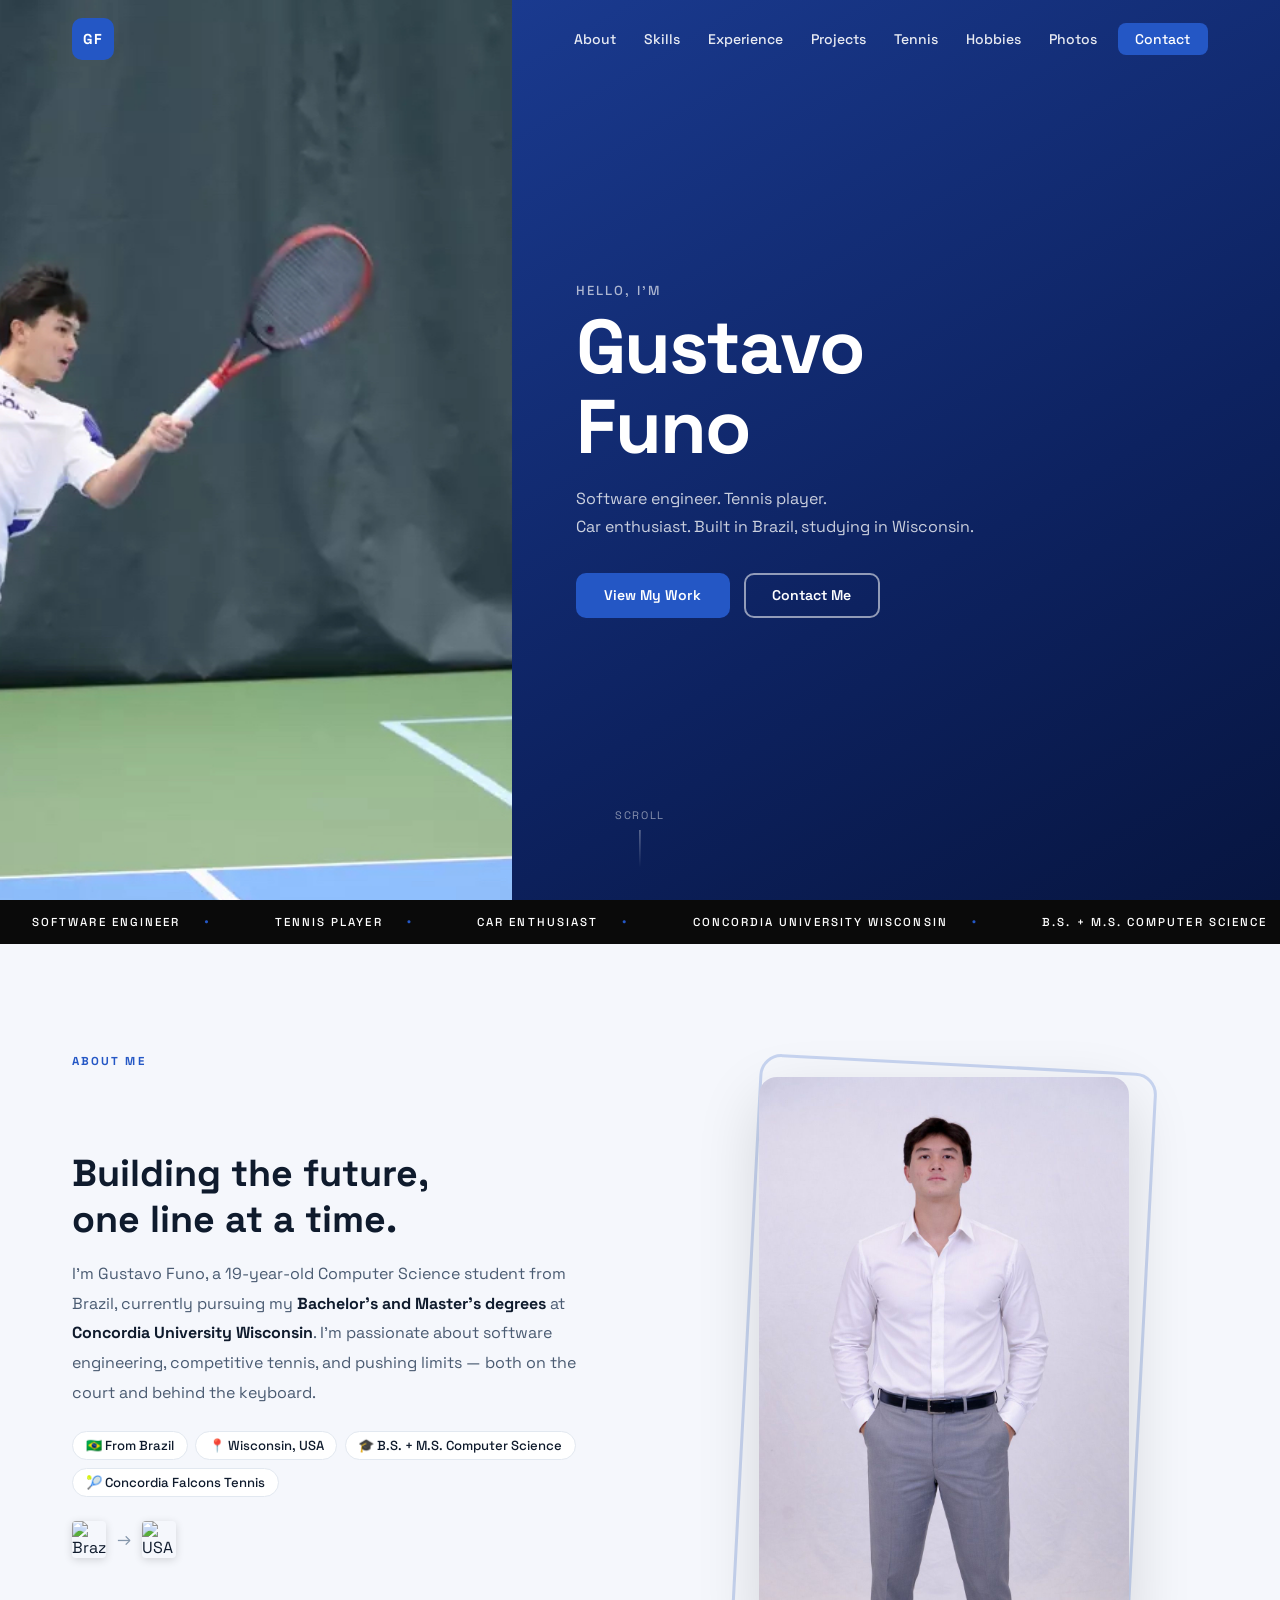
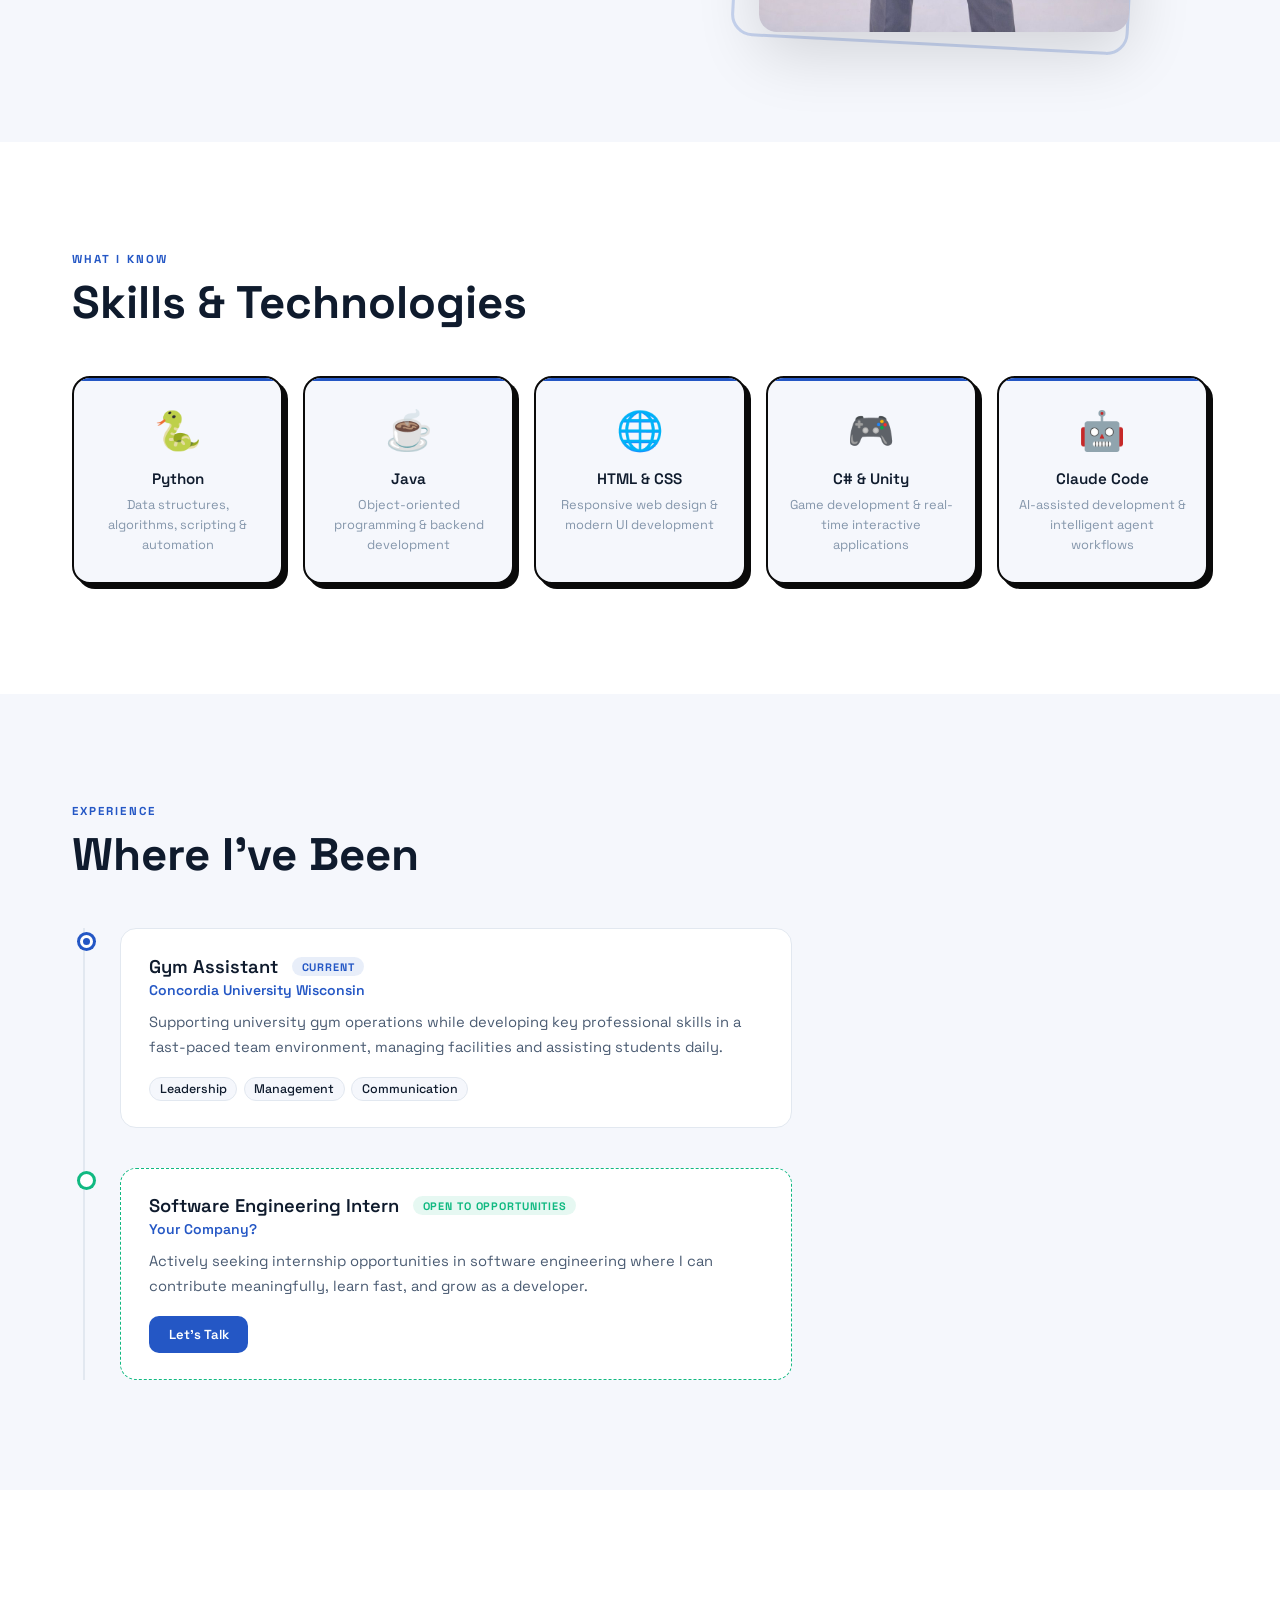
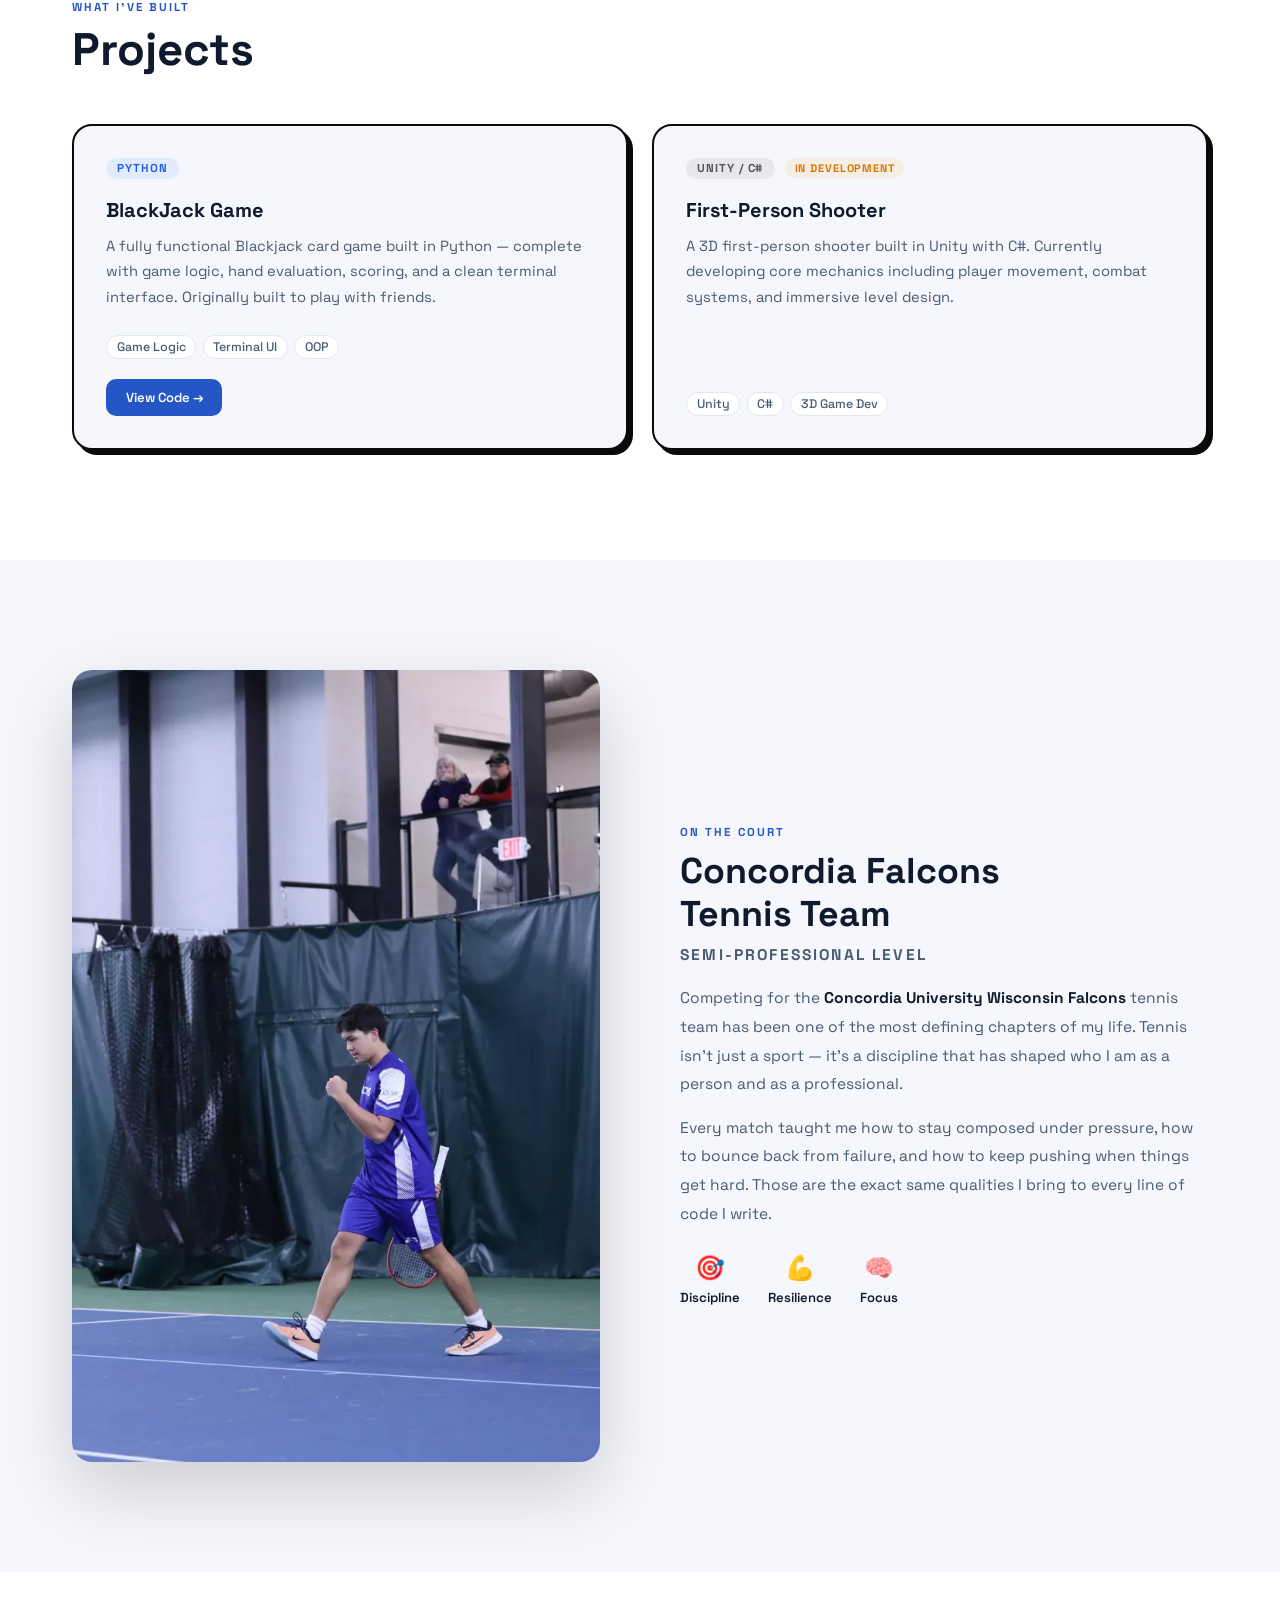
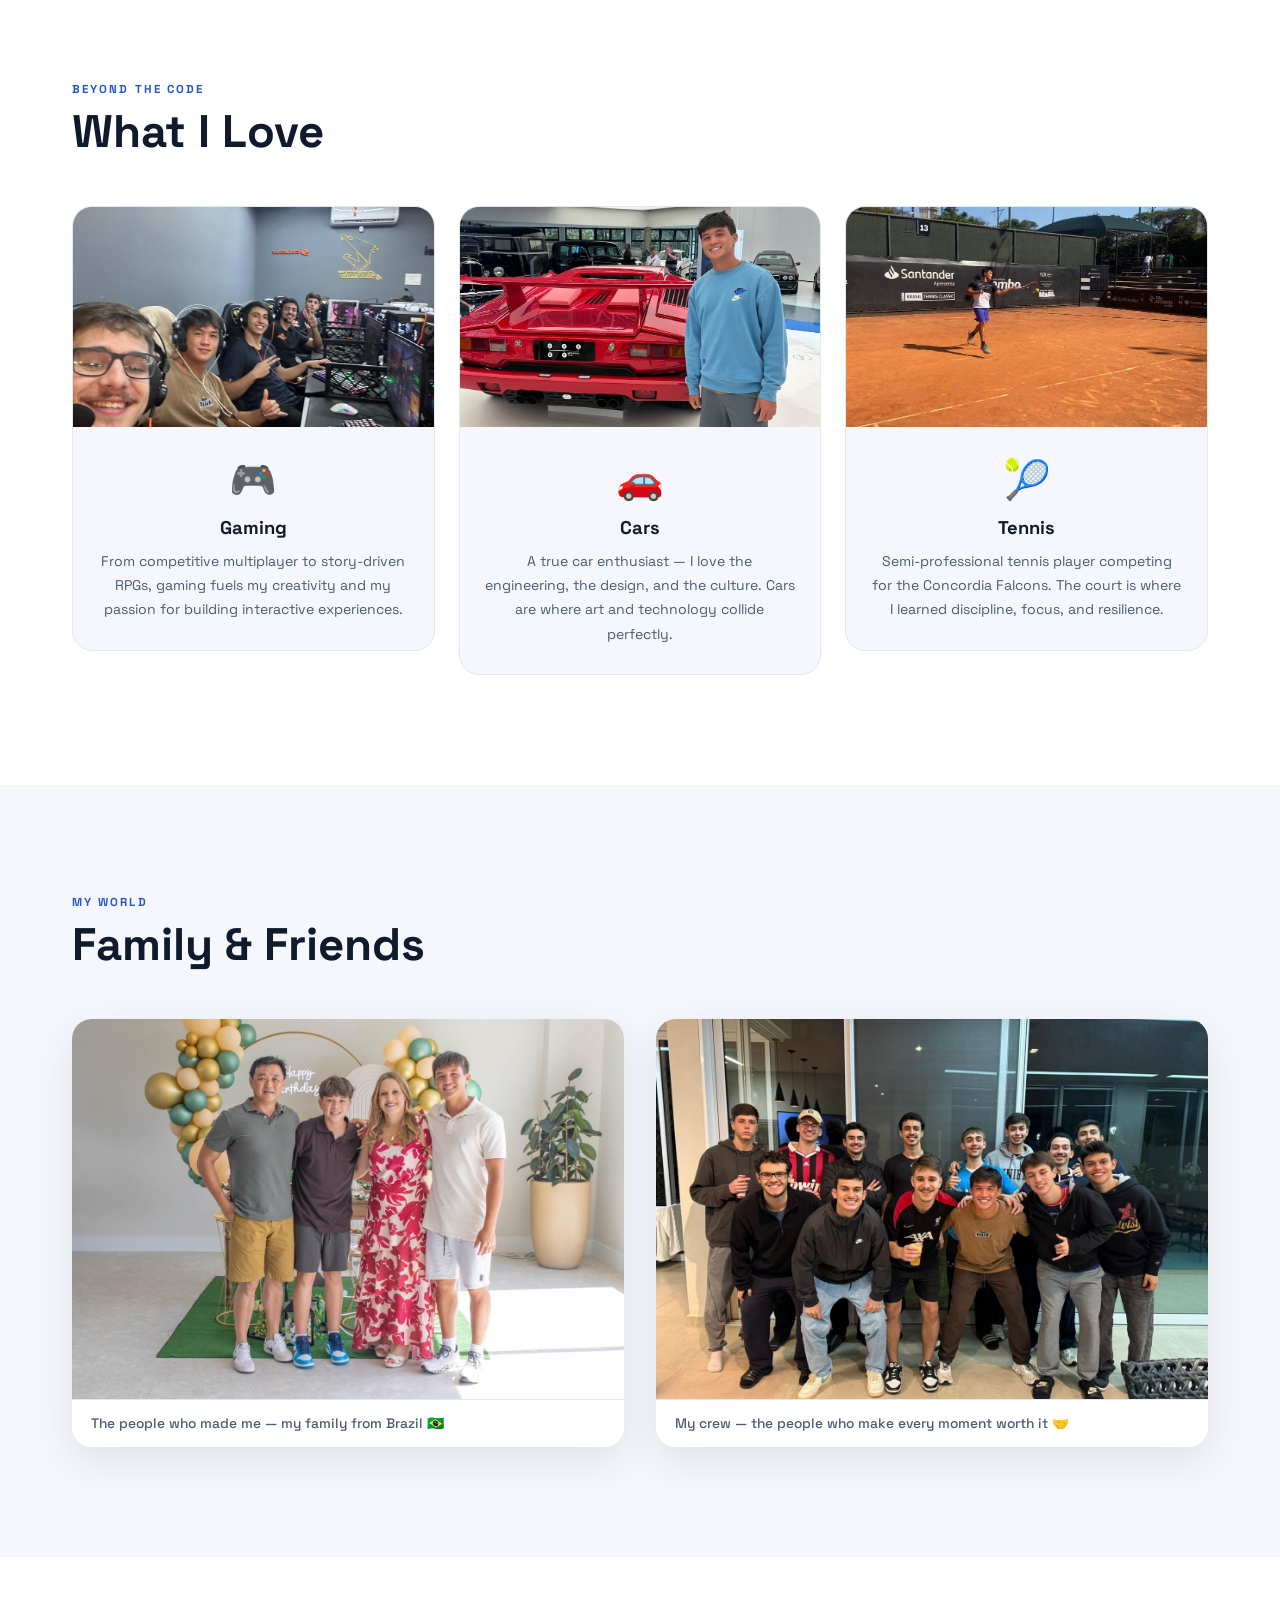
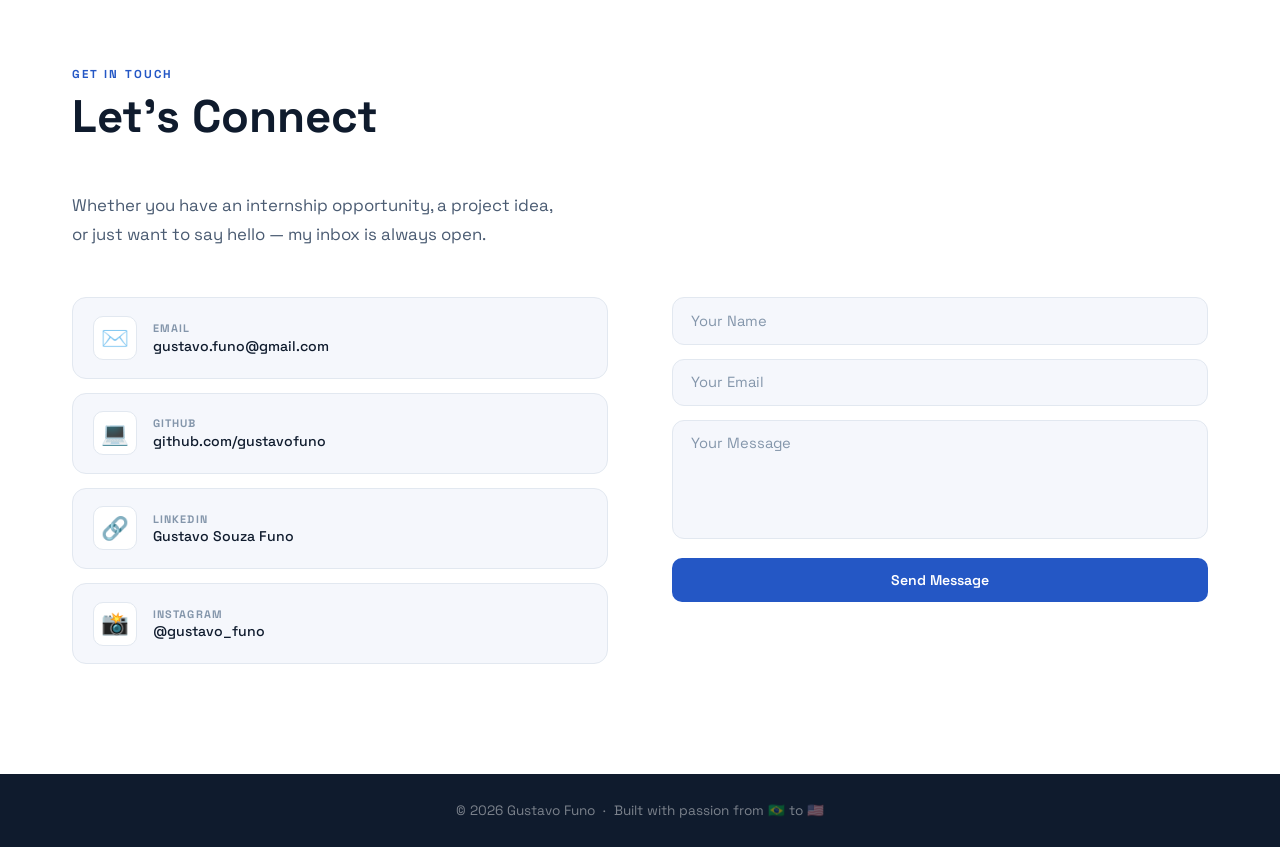
==== index.html @ da725476 "Extend hero to 100vh so it touches the ticker strip" ====
<!DOCTYPE html>
<html lang="en">
<head>
  <meta charset="UTF-8" />
  <meta name="viewport" content="width=device-width, initial-scale=1.0" />
  <title>Gustavo Funo — Software Engineer</title>
  <link rel="preconnect" href="https://fonts.googleapis.com" />
  <link rel="preconnect" href="https://fonts.gstatic.com" crossorigin />
  <link href="https://fonts.googleapis.com/css2?family=Space+Grotesk:wght@300;400;500;600;700&display=swap" rel="stylesheet" />
  <link rel="stylesheet" href="style.css" />
  <style>
    /* ── Ticker ── */
    .hero{min-height:100vh}
    .ticker-strip{overflow:hidden;border-top:2px solid #0A0A0A;border-bottom:2px solid #0A0A0A;background:#0A0A0A;padding:.8rem 0}
    .ticker-track{display:flex;width:max-content;animation:tick 28s linear infinite}
    .ticker-item{font-family:'Space Grotesk',sans-serif;font-size:.72rem;font-weight:500;letter-spacing:.18em;text-transform:uppercase;white-space:nowrap;padding:0 2rem;color:#FFFFFF;display:flex;align-items:center;gap:1.5rem}
    .ticker-item::after{content:'●';color:#2457C5;font-size:.45rem}
    @keyframes tick{from{transform:translateX(0)}to{transform:translateX(-50%)}}

    /* ── Skill card upgrade ── */
    .skill-card{position:relative;overflow:hidden;border:2px solid #0A0A0A;box-shadow:5px 5px 0 #0A0A0A;transition:transform .2s cubic-bezier(.22,1,.36,1),box-shadow .2s cubic-bezier(.22,1,.36,1)}
    .skill-card::before{content:'';position:absolute;top:0;left:0;right:0;height:3px;background:#2457C5}
    .skill-card:hover{transform:translate(-3px,-3px);box-shadow:8px 8px 0 #0A0A0A}

    /* ── Project card upgrade ── */
    .project-card{border:2px solid #0A0A0A;box-shadow:5px 5px 0 #0A0A0A;transition:transform .2s cubic-bezier(.22,1,.36,1),box-shadow .2s cubic-bezier(.22,1,.36,1)}
    .project-card:hover{transform:translate(-4px,-4px);box-shadow:9px 9px 0 #0A0A0A}
  </style>
</head>
<body>

  <!-- ============ NAVBAR ============ -->
  <nav class="navbar" id="navbar">
    <div class="nav-container">
      <a href="#home" class="nav-logo">GF</a>
      <ul class="nav-links" id="navLinks">
        <li><a href="#about">About</a></li>
        <li><a href="#skills">Skills</a></li>
        <li><a href="#experience">Experience</a></li>
        <li><a href="#projects">Projects</a></li>
        <li><a href="#tennis">Tennis</a></li>
        <li><a href="#hobbies">Hobbies</a></li>
        <li><a href="#photos">Photos</a></li>
        <li><a href="#contact" class="nav-cta">Contact</a></li>
      </ul>
      <button class="hamburger" id="hamburger" aria-label="Toggle menu">
        <span></span><span></span><span></span>
      </button>
    </div>
  </nav>

  <!-- ============ HERO ============ -->
  <section class="hero" id="home">
    <div class="hero-image-col">
      <img src="pictures/IMG_4751.jpeg" alt="Gustavo Funo" class="hero-img" />
    </div>
    <div class="hero-content">
      <div class="hero-text">
        <p class="hero-greeting">Hello, I'm</p>
        <h1 class="hero-name">Gustavo<br />Funo</h1>
        <p class="hero-tagline">
          Software engineer. Tennis player.<br />
          Car enthusiast. Built in Brazil, studying in Wisconsin.
        </p>
        <div class="hero-buttons">
          <a href="#projects" class="btn btn-primary">View My Work</a>
          <a href="#contact" class="btn btn-outline">Contact Me</a>
        </div>
      </div>
    </div>
    <div class="hero-scroll">
      <span>Scroll</span>
      <div class="scroll-line"></div>
    </div>
  </section>

  <!-- ============ TICKER ============ -->
  <div class="ticker-strip">
    <div class="ticker-track">
      <div class="ticker-item">Software Engineer</div><div class="ticker-item">Tennis Player</div>
      <div class="ticker-item">Car Enthusiast</div><div class="ticker-item">Concordia University Wisconsin</div>
      <div class="ticker-item">B.S. + M.S. Computer Science</div><div class="ticker-item">Built in Brazil</div>
      <div class="ticker-item">Studying in Wisconsin</div><div class="ticker-item">Open to Internships</div>
      <div class="ticker-item">Software Engineer</div><div class="ticker-item">Tennis Player</div>
      <div class="ticker-item">Car Enthusiast</div><div class="ticker-item">Concordia University Wisconsin</div>
      <div class="ticker-item">B.S. + M.S. Computer Science</div><div class="ticker-item">Built in Brazil</div>
      <div class="ticker-item">Studying in Wisconsin</div><div class="ticker-item">Open to Internships</div>
    </div>
  </div>

  <!-- ============ ABOUT ============ -->
  <section class="about section" id="about">
    <div class="container">
      <div class="section-label">About Me</div>
      <div class="about-grid">
        <div class="about-text fade-in">
          <h2>Building the future,<br />one line at a time.</h2>
          <p>
            I'm Gustavo Funo, a 19-year-old Computer Science student from Brazil,
            currently pursuing my <strong>Bachelor's and Master's degrees</strong> at
            <strong>Concordia University Wisconsin</strong>. I'm passionate about
            software engineering, competitive tennis, and pushing limits — both on
            the court and behind the keyboard.
          </p>
          <div class="about-tags">
            <span class="tag">🇧🇷 From Brazil</span>
            <span class="tag">📍 Wisconsin, USA</span>
            <span class="tag">🎓 B.S. + M.S. Computer Science</span>
            <span class="tag">🎾 Concordia Falcons Tennis</span>
          </div>
          <div class="about-flags">
            <img src="https://flagcdn.com/w40/br.png" alt="Brazil" class="flag" />
            <span class="flag-arrow">→</span>
            <img src="https://flagcdn.com/w40/us.png" alt="USA" class="flag" />
          </div>
        </div>
        <div class="about-photo fade-in" style="transition-delay: 0.15s">
          <div class="photo-frame">
            <img
              src="pictures/WhatsApp%20Image%202026-04-07%20at%2021.22.00.jpeg"
              alt="Gustavo Funo"
            />
          </div>
        </div>
      </div>
    </div>
  </section>

  <!-- ============ SKILLS ============ -->
  <section class="skills section" id="skills">
    <div class="container">
      <div class="section-label">What I Know</div>
      <h2 class="section-title fade-in">Skills &amp; Technologies</h2>
      <div class="skills-grid">
        <div class="skill-card fade-in">
          <div class="skill-icon">🐍</div>
          <h3>Python</h3>
          <p>Data structures, algorithms, scripting &amp; automation</p>
        </div>
        <div class="skill-card fade-in">
          <div class="skill-icon">☕</div>
          <h3>Java</h3>
          <p>Object-oriented programming &amp; backend development</p>
        </div>
        <div class="skill-card fade-in">
          <div class="skill-icon">🌐</div>
          <h3>HTML &amp; CSS</h3>
          <p>Responsive web design &amp; modern UI development</p>
        </div>
        <div class="skill-card fade-in">
          <div class="skill-icon">🎮</div>
          <h3>C# &amp; Unity</h3>
          <p>Game development &amp; real-time interactive applications</p>
        </div>
        <div class="skill-card fade-in">
          <div class="skill-icon">🤖</div>
          <h3>Claude Code</h3>
          <p>AI-assisted development &amp; intelligent agent workflows</p>
        </div>
      </div>
    </div>
  </section>

  <!-- ============ EXPERIENCE ============ -->
  <section class="experience section" id="experience">
    <div class="container">
      <div class="section-label">Experience</div>
      <h2 class="section-title fade-in">Where I've Been</h2>
      <div class="timeline">
        <div class="timeline-item fade-in">
          <div class="timeline-dot"></div>
          <div class="timeline-content">
            <div class="timeline-header">
              <h3>Gym Assistant</h3>
              <span class="timeline-badge current">Current</span>
            </div>
            <p class="timeline-company">Concordia University Wisconsin</p>
            <p class="timeline-desc">
              Supporting university gym operations while developing key professional
              skills in a fast-paced team environment, managing facilities and
              assisting students daily.
            </p>
            <div class="timeline-skills">
              <span class="skill-tag">Leadership</span>
              <span class="skill-tag">Management</span>
              <span class="skill-tag">Communication</span>
            </div>
          </div>
        </div>
        <div class="timeline-item fade-in" style="transition-delay: 0.15s">
          <div class="timeline-dot seeking-dot"></div>
          <div class="timeline-content seeking-content">
            <div class="timeline-header">
              <h3>Software Engineering Intern</h3>
              <span class="timeline-badge open">Open to Opportunities</span>
            </div>
            <p class="timeline-company">Your Company?</p>
            <p class="timeline-desc">
              Actively seeking internship opportunities in software engineering where
              I can contribute meaningfully, learn fast, and grow as a developer.
            </p>
            <a href="#contact" class="btn btn-primary btn-sm">Let's Talk</a>
          </div>
        </div>
      </div>
    </div>
  </section>

  <!-- ============ PROJECTS ============ -->
  <section class="projects section" id="projects">
    <div class="container">
      <div class="section-label">What I've Built</div>
      <h2 class="section-title fade-in">Projects</h2>
      <div class="projects-grid">
        <div class="project-card fade-in">
          <div class="project-top">
            <span class="project-lang python">Python</span>
          </div>
          <h3>BlackJack Game</h3>
          <p>
            A fully functional Blackjack card game built in Python — complete with
            game logic, hand evaluation, scoring, and a clean terminal interface.
            Originally built to play with friends.
          </p>
          <div class="project-footer">
            <span class="project-tag">Game Logic</span>
            <span class="project-tag">Terminal UI</span>
            <span class="project-tag">OOP</span>
          </div>
          <a href="https://github.com/gustavofuno/blackjack-python" target="_blank" rel="noopener" class="btn btn-primary btn-sm" style="margin-top: 1.25rem; align-self: flex-start;">View Code →</a>
        </div>
        <div class="project-card fade-in" style="transition-delay: 0.12s">
          <div class="project-top">
            <span class="project-lang unity">Unity / C#</span>
            <span class="dev-badge">In Development</span>
          </div>
          <h3>First-Person Shooter</h3>
          <p>
            A 3D first-person shooter built in Unity with C#. Currently developing
            core mechanics including player movement, combat systems, and immersive
            level design.
          </p>
          <div class="project-footer">
            <span class="project-tag">Unity</span>
            <span class="project-tag">C#</span>
            <span class="project-tag">3D Game Dev</span>
          </div>
        </div>
      </div>
    </div>
  </section>

  <!-- ============ TENNIS ============ -->
  <section class="tennis section" id="tennis">
    <div class="container">
      <div class="tennis-grid">
        <div class="tennis-photo fade-in">
          <img
            src="pictures/IMG_4752.jpeg"
            alt="Gustavo Funo celebrating on the tennis court for the Concordia Falcons"
          />
        </div>
        <div class="tennis-text fade-in" style="transition-delay: 0.15s">
          <div class="section-label">On The Court</div>
          <h2>Concordia Falcons<br />Tennis Team</h2>
          <p class="tennis-level">Semi-Professional Level</p>
          <p>
            Competing for the <strong>Concordia University Wisconsin Falcons</strong>
            tennis team has been one of the most defining chapters of my life. Tennis
            isn't just a sport — it's a discipline that has shaped who I am as a
            person and as a professional.
          </p>
          <p>
            Every match taught me how to stay composed under pressure, how to bounce
            back from failure, and how to keep pushing when things get hard. Those
            are the exact same qualities I bring to every line of code I write.
          </p>
          <div class="tennis-values">
            <div class="value">
              <span class="value-icon">🎯</span>
              <span>Discipline</span>
            </div>
            <div class="value">
              <span class="value-icon">💪</span>
              <span>Resilience</span>
            </div>
            <div class="value">
              <span class="value-icon">🧠</span>
              <span>Focus</span>
            </div>
          </div>
        </div>
      </div>
    </div>
  </section>

  <!-- ============ HOBBIES ============ -->
  <section class="hobbies section" id="hobbies">
    <div class="container">
      <div class="section-label">Beyond The Code</div>
      <h2 class="section-title fade-in">What I Love</h2>
      <div class="hobbies-grid">
        <div class="hobby-card fade-in">
          <div class="hobby-photo">
            <img src="pictures/WhatsApp%20Image%202026-04-08%20at%2019.58.38.jpeg" alt="Gaming with friends" />
          </div>
          <div class="hobby-body">
            <div class="hobby-icon">🎮</div>
            <h3>Gaming</h3>
            <p>
              From competitive multiplayer to story-driven RPGs, gaming fuels my
              creativity and my passion for building interactive experiences.
            </p>
          </div>
        </div>
        <div class="hobby-card fade-in" style="transition-delay: 0.1s">
          <div class="hobby-photo">
            <img src="pictures/WhatsApp%20Image%202026-04-08%20at%2019.59.41.jpeg" alt="Car enthusiast" />
          </div>
          <div class="hobby-body">
            <div class="hobby-icon">🚗</div>
            <h3>Cars</h3>
            <p>
              A true car enthusiast — I love the engineering, the design, and the
              culture. Cars are where art and technology collide perfectly.
            </p>
          </div>
        </div>
        <div class="hobby-card fade-in" style="transition-delay: 0.2s">
          <div class="hobby-photo">
            <img src="pictures/WhatsApp%20Image%202026-04-08%20at%2020.01.43.jpeg" alt="Tennis on clay" />
          </div>
          <div class="hobby-body">
            <div class="hobby-icon">🎾</div>
            <h3>Tennis</h3>
            <p>
              Semi-professional tennis player competing for the Concordia Falcons.
              The court is where I learned discipline, focus, and resilience.
            </p>
          </div>
        </div>
      </div>
    </div>
  </section>

  <!-- ============ PHOTOS ============ -->
  <section class="photos section" id="photos">
    <div class="container">
      <div class="section-label">My World</div>
      <h2 class="section-title fade-in">Family &amp; Friends</h2>
      <div class="photos-grid">
        <div class="photo-col fade-in">
          <div class="photo-card">
            <img
              src="pictures/WhatsApp%20Image%202026-04-07%20at%2018.56.19.jpeg"
              alt="Gustavo Funo with his family"
            />
            <div class="photo-caption">
              The people who made me — my family from Brazil 🇧🇷
            </div>
          </div>
        </div>
        <div class="photo-col fade-in" style="transition-delay: 0.15s">
          <div class="photo-card">
            <img
              src="pictures/WhatsApp%20Image%202026-04-07%20at%2021.00.11.jpeg"
              alt="Gustavo Funo with friends"
            />
            <div class="photo-caption">
              My crew — the people who make every moment worth it 🤝
            </div>
          </div>
        </div>
      </div>
    </div>
  </section>

  <!-- ============ CONTACT ============ -->
  <section class="contact section" id="contact">
    <div class="container">
      <div class="section-label">Get In Touch</div>
      <h2 class="section-title fade-in">Let's Connect</h2>
      <p class="contact-sub fade-in">
        Whether you have an internship opportunity, a project idea, or just want
        to say hello — my inbox is always open.
      </p>
      <div class="contact-grid">
        <div class="contact-links fade-in">
          <a href="mailto:gustavo.funo@gmail.com" class="contact-link">
            <span class="contact-icon">✉️</span>
            <div>
              <p class="contact-link-label">Email</p>
              <p class="contact-link-value">gustavo.funo@gmail.com</p>
            </div>
          </a>
          <a href="https://github.com/gustavofuno" target="_blank" rel="noopener" class="contact-link">
            <span class="contact-icon">💻</span>
            <div>
              <p class="contact-link-label">GitHub</p>
              <p class="contact-link-value">github.com/gustavofuno</p>
            </div>
          </a>
          <a href="https://www.linkedin.com/in/gustavo-souza-funo-54242a3b8" target="_blank" rel="noopener" class="contact-link">
            <span class="contact-icon">🔗</span>
            <div>
              <p class="contact-link-label">LinkedIn</p>
              <p class="contact-link-value">Gustavo Souza Funo</p>
            </div>
          </a>
          <a href="https://instagram.com/gustavo_funo" target="_blank" rel="noopener" class="contact-link">
            <span class="contact-icon">📸</span>
            <div>
              <p class="contact-link-label">Instagram</p>
              <p class="contact-link-value">@gustavo_funo</p>
            </div>
          </a>
        </div>
        <form class="contact-form fade-in" id="contactForm" style="transition-delay: 0.15s">
          <div class="form-group">
            <input type="text" name="from_name" placeholder="Your Name" required />
          </div>
          <div class="form-group">
            <input type="email" name="reply_to" placeholder="Your Email" required />
          </div>
          <div class="form-group">
            <textarea name="message" placeholder="Your Message" rows="5" required></textarea>
          </div>
          <button type="submit" class="btn btn-primary btn-full">Send Message</button>
        </form>
      </div>
    </div>
  </section>

  <!-- ============ FOOTER ============ -->
  <footer class="footer">
    <div class="container">
      <p>© 2026 Gustavo Funo &nbsp;·&nbsp; Built with passion from 🇧🇷 to 🇺🇸</p>
    </div>
  </footer>

  <script src="https://cdn.jsdelivr.net/npm/@emailjs/browser@4/dist/email.min.js"></script>
  <script src="script.js"></script>
</body>
</html>
---- style.css ----
/* ============================================================
   GUSTAVO FUNO — PORTFOLIO
   White + Royal Blue | Space Grotesk | Techy / Developer Style
   ============================================================ */

/* === VARIABLES === */
:root {
  --blue:       #2457C5;
  --blue-dark:  #1a3a8f;
  --blue-light: #3a6fd8;
  --white:      #ffffff;
  --off-white:  #f5f7fc;
  --text:       #0f1b2d;
  --text-muted: #4a5b72;
  --text-light: #8496ab;
  --border:     #e2e8f0;
  --ease:       cubic-bezier(0.4, 0, 0.2, 1);
}

/* === RESET === */
*, *::before, *::after { margin: 0; padding: 0; box-sizing: border-box; }
html { scroll-behavior: smooth; font-size: 16px; }
body {
  font-family: 'Space Grotesk', sans-serif;
  color: var(--text);
  background: var(--white);
  overflow-x: hidden;
  -webkit-font-smoothing: antialiased;
}
img { display: block; max-width: 100%; }
a { text-decoration: none; }
button { font-family: inherit; cursor: pointer; }

/* === UTILITIES === */
.container {
  max-width: 1200px;
  margin: 0 auto;
  padding: 0 2rem;
}
.section { padding: 110px 0; }

.section-label {
  font-size: 0.72rem;
  font-weight: 700;
  letter-spacing: 0.18em;
  text-transform: uppercase;
  color: var(--blue);
  margin-bottom: 0.6rem;
}
.section-title {
  font-size: clamp(2rem, 4vw, 2.85rem);
  font-weight: 700;
  line-height: 1.15;
  margin-bottom: 3rem;
}

/* === FADE-IN ANIMATION === */
.fade-in {
  opacity: 0;
  transform: translateY(28px);
  transition: opacity 0.75s var(--ease), transform 0.75s var(--ease);
}
.fade-in.visible {
  opacity: 1;
  transform: translateY(0);
}

/* ============================================================
   NAVBAR
   ============================================================ */
.navbar {
  position: fixed;
  top: 0; left: 0; right: 0;
  z-index: 1000;
  padding: 1.1rem 0;
  transition: background 0.35s var(--ease),
              box-shadow 0.35s var(--ease),
              padding   0.35s var(--ease);
}
.navbar.scrolled {
  background: rgba(255, 255, 255, 0.96);
  backdrop-filter: blur(12px);
  -webkit-backdrop-filter: blur(12px);
  box-shadow: 0 1px 24px rgba(0, 0, 0, 0.07);
  padding: 0.75rem 0;
}

.nav-container {
  max-width: 1200px;
  margin: 0 auto;
  padding: 0 2rem;
  display: flex;
  align-items: center;
  justify-content: space-between;
}

.nav-logo {
  width: 42px; height: 42px;
  border-radius: 10px;
  background: var(--blue);
  color: white;
  font-size: 0.9rem;
  font-weight: 700;
  letter-spacing: 0.04em;
  display: flex; align-items: center; justify-content: center;
  transition: transform 0.3s var(--ease), box-shadow 0.3s var(--ease);
}
.nav-logo:hover {
  transform: translateY(-2px);
  box-shadow: 0 8px 22px rgba(36, 87, 197, 0.38);
}

.nav-links {
  display: flex;
  align-items: center;
  gap: 0.15rem;
  list-style: none;
}
.nav-links a {
  color: rgba(255, 255, 255, 0.9);
  font-weight: 500;
  font-size: 0.875rem;
  padding: 0.45rem 0.8rem;
  border-radius: 8px;
  transition: background 0.25s, color 0.25s;
}
.navbar.scrolled .nav-links a { color: var(--text); }
.nav-links a:hover {
  background: rgba(36, 87, 197, 0.09);
  color: var(--blue) !important;
}
.nav-links .nav-cta {
  background: var(--blue);
  color: white !important;
  padding: 0.45rem 1.1rem;
  margin-left: 0.35rem;
}
.nav-links .nav-cta:hover { background: var(--blue-dark) !important; }

.hamburger {
  display: none;
  flex-direction: column;
  gap: 5px;
  background: none;
  border: none;
  padding: 4px;
  z-index: 1001;
}
.hamburger span {
  display: block; width: 24px; height: 2px;
  border-radius: 2px;
  background: white;
  transition: all 0.3s var(--ease);
}
.navbar.scrolled .hamburger span { background: var(--text); }
.hamburger.active span:nth-child(1) { transform: translateY(7px) rotate(45deg); }
.hamburger.active span:nth-child(2) { opacity: 0; }
.hamburger.active span:nth-child(3) { transform: translateY(-7px) rotate(-45deg); }

/* ============================================================
   HERO
   ============================================================ */
.hero {
  position: relative;
  min-height: 80vh;
  display: flex;
  align-items: stretch;
  overflow: hidden;
}

.hero-image-col {
  width: 40%;
  flex-shrink: 0;
  position: relative;
  overflow: hidden;
}

.hero-img {
  width: 100%;
  height: 100%;
  object-fit: cover;
  object-position: center top;
  display: block;
}

.hero-content {
  flex: 1;
  background: linear-gradient(150deg, var(--blue-dark) 0%, #0d2260 60%, #071540 100%);
  display: flex;
  align-items: center;
  padding: 6rem 4rem;
  position: relative;
}

.hero-text {
  max-width: 460px;
  color: white;
  animation: heroSlide 1.1s var(--ease) both;
}

@keyframes heroSlide {
  from { opacity: 0; transform: translateX(35px); }
  to   { opacity: 1; transform: translateX(0); }
}

.hero-greeting {
  font-size: 0.82rem;
  font-weight: 500;
  letter-spacing: 0.16em;
  text-transform: uppercase;
  color: rgba(255, 255, 255, 0.65);
  margin-bottom: 0.45rem;
  animation: heroSlide 1.1s 0.1s var(--ease) both;
}
.hero-name {
  font-size: clamp(3rem, 6vw, 4.75rem);
  font-weight: 700;
  line-height: 1.06;
  letter-spacing: -0.025em;
  margin-bottom: 1.1rem;
  animation: heroSlide 1.1s 0.2s var(--ease) both;
}
.hero-tagline {
  font-size: 1rem;
  line-height: 1.75;
  color: rgba(255, 255, 255, 0.78);
  margin-bottom: 2rem;
  font-weight: 400;
  animation: heroSlide 1.1s 0.3s var(--ease) both;
}
.hero-buttons {
  display: flex;
  gap: 0.875rem;
  flex-wrap: wrap;
  animation: heroSlide 1.1s 0.4s var(--ease) both;
}

.hero-scroll {
  position: absolute;
  bottom: 2rem;
  left: 50%;
  transform: translateX(-50%);
  display: flex;
  flex-direction: column;
  align-items: center;
  gap: 0.5rem;
  color: rgba(255, 255, 255, 0.5);
  font-size: 0.68rem;
  letter-spacing: 0.14em;
  text-transform: uppercase;
  animation: scrollBounce 2.2s ease-in-out infinite;
  z-index: 2;
}
.scroll-line {
  width: 1px;
  height: 38px;
  background: linear-gradient(to bottom, rgba(255,255,255,0.55), transparent);
}
@keyframes scrollBounce {
  0%, 100% { transform: translateX(-50%) translateY(0); }
  50%       { transform: translateX(-50%) translateY(7px); }
}

/* ============================================================
   BUTTONS
   ============================================================ */
.btn {
  display: inline-flex;
  align-items: center;
  justify-content: center;
  gap: 0.4rem;
  padding: 0.7rem 1.65rem;
  border-radius: 10px;
  font-weight: 600;
  font-size: 0.88rem;
  border: 2px solid transparent;
  transition: all 0.28s var(--ease);
}
.btn-primary {
  background: var(--blue);
  color: white;
}
.btn-primary:hover {
  background: var(--blue-dark);
  transform: translateY(-2px);
  box-shadow: 0 8px 28px rgba(36, 87, 197, 0.4);
}
.btn-outline {
  background: transparent;
  color: white;
  border-color: rgba(255, 255, 255, 0.55);
}
.btn-outline:hover {
  background: rgba(255, 255, 255, 0.12);
  border-color: white;
  transform: translateY(-2px);
}
.btn-sm { padding: 0.5rem 1.1rem; font-size: 0.82rem; }
.btn-full { width: 100%; }

/* ============================================================
   ABOUT
   ============================================================ */
.about { background: var(--off-white); }

.about-grid {
  display: grid;
  grid-template-columns: 1fr 1fr;
  gap: 5rem;
  align-items: center;
}
.about-text h2 {
  font-size: clamp(1.6rem, 3.2vw, 2.35rem);
  font-weight: 700;
  line-height: 1.2;
  margin-bottom: 1.1rem;
}
.about-text p {
  font-size: 1rem;
  line-height: 1.85;
  color: var(--text-muted);
  margin-bottom: 1.5rem;
}
.about-text p strong { color: var(--text); }

.about-tags {
  display: flex;
  flex-wrap: wrap;
  gap: 0.45rem;
  margin-bottom: 1.5rem;
}
.tag {
  background: white;
  border: 1px solid var(--border);
  padding: 0.32rem 0.8rem;
  border-radius: 100px;
  font-size: 0.82rem;
  font-weight: 500;
}

.about-flags {
  display: flex;
  align-items: center;
  gap: 0.7rem;
}
.flag {
  width: 34px;
  border-radius: 4px;
  box-shadow: 0 2px 8px rgba(0,0,0,0.14);
}
.flag-arrow { color: var(--text-light); font-size: 1.1rem; }

.about-photo { display: flex; justify-content: center; }

.photo-frame {
  position: relative;
  width: 370px;
  max-width: 100%;
}
.photo-frame::before {
  content: '';
  position: absolute;
  inset: -14px;
  border: 3px solid var(--blue);
  border-radius: 22px;
  opacity: 0.22;
  transform: rotate(3deg);
}
.photo-frame img {
  width: 100%;
  border-radius: 18px;
  object-fit: cover;
  position: relative;
  z-index: 1;
  box-shadow: 0 22px 64px rgba(0, 0, 0, 0.14);
}

/* ============================================================
   SKILLS
   ============================================================ */
.skills-grid {
  display: grid;
  grid-template-columns: repeat(5, 1fr);
  gap: 1.25rem;
}
.skill-card {
  background: var(--off-white);
  border: 1px solid var(--border);
  border-radius: 18px;
  padding: 1.75rem 1.25rem;
  text-align: center;
  transition: transform 0.3s var(--ease),
              box-shadow 0.3s var(--ease),
              border-color 0.3s var(--ease),
              background 0.3s var(--ease);
}
.skill-card:hover {
  transform: translateY(-7px);
  box-shadow: 0 18px 46px rgba(36, 87, 197, 0.13);
  border-color: var(--blue);
  background: white;
}
.skill-icon { font-size: 2.4rem; margin-bottom: 0.85rem; }
.skill-card h3 { font-size: 0.95rem; font-weight: 600; margin-bottom: 0.45rem; }
.skill-card p  { font-size: 0.8rem; color: var(--text-light); line-height: 1.55; }

/* ============================================================
   EXPERIENCE
   ============================================================ */
.experience { background: var(--off-white); }

.timeline {
  position: relative;
  padding-left: 3rem;
  max-width: 720px;
}
.timeline::before {
  content: '';
  position: absolute;
  left: 0.7rem; top: 0; bottom: 0;
  width: 2px;
  background: var(--border);
}
.timeline-item { position: relative; margin-bottom: 2.5rem; }
.timeline-item:last-child { margin-bottom: 0; }

.timeline-dot {
  position: absolute;
  left: -2.47rem; top: 0.38rem;
  width: 13px; height: 13px;
  border-radius: 50%;
  background: var(--blue);
  border: 3px solid white;
  box-shadow: 0 0 0 3px var(--blue);
}
.seeking-dot {
  background: white;
  box-shadow: 0 0 0 3px #10b981;
}

.timeline-content {
  background: white;
  border: 1px solid var(--border);
  border-radius: 16px;
  padding: 1.6rem 1.75rem;
}
.seeking-content { border-color: #10b981; border-style: dashed; }

.timeline-header {
  display: flex;
  align-items: center;
  gap: 0.875rem;
  margin-bottom: 0.2rem;
  flex-wrap: wrap;
}
.timeline-header h3 { font-size: 1.15rem; font-weight: 600; }

.timeline-badge {
  font-size: 0.68rem;
  font-weight: 700;
  padding: 0.18rem 0.6rem;
  border-radius: 100px;
  text-transform: uppercase;
  letter-spacing: 0.08em;
}
.timeline-badge.current { background: rgba(36,87,197,0.1);  color: var(--blue); }
.timeline-badge.open    { background: rgba(16,185,129,0.1); color: #10b981; }

.timeline-company {
  font-size: 0.875rem;
  color: var(--blue);
  font-weight: 600;
  margin-bottom: 0.65rem;
}
.timeline-desc {
  font-size: 0.92rem;
  color: var(--text-muted);
  line-height: 1.75;
  margin-bottom: 1rem;
}
.timeline-skills { display: flex; gap: 0.4rem; flex-wrap: wrap; }
.skill-tag {
  background: var(--off-white);
  border: 1px solid var(--border);
  padding: 0.18rem 0.6rem;
  border-radius: 100px;
  font-size: 0.78rem;
  font-weight: 500;
}

/* ============================================================
   PROJECTS
   ============================================================ */
.projects-grid {
  display: grid;
  grid-template-columns: 1fr 1fr;
  gap: 1.5rem;
}
.project-card {
  background: var(--off-white);
  border: 1px solid var(--border);
  border-radius: 20px;
  padding: 2rem;
  display: flex;
  flex-direction: column;
  transition: transform 0.3s var(--ease),
              box-shadow 0.3s var(--ease),
              border-color 0.3s var(--ease),
              background 0.3s var(--ease);
}
.project-card:hover {
  transform: translateY(-7px);
  box-shadow: 0 22px 55px rgba(36, 87, 197, 0.13);
  border-color: var(--blue);
  background: white;
}
.project-top {
  display: flex;
  align-items: center;
  gap: 0.65rem;
  margin-bottom: 1.15rem;
}
.project-lang {
  font-size: 0.72rem;
  font-weight: 700;
  padding: 0.22rem 0.7rem;
  border-radius: 100px;
  text-transform: uppercase;
  letter-spacing: 0.08em;
}
.project-lang.python { background: rgba(59,130,246,0.1);  color: #2563eb; }
.project-lang.unity  { background: rgba(100,100,100,0.1); color: #555; }

.dev-badge {
  font-size: 0.68rem;
  font-weight: 700;
  padding: 0.18rem 0.6rem;
  border-radius: 100px;
  background: rgba(245,158,11,0.1);
  color: #d97706;
  text-transform: uppercase;
  letter-spacing: 0.08em;
}

.project-card h3 { font-size: 1.25rem; font-weight: 700; margin-bottom: 0.65rem; }
.project-card p  {
  font-size: 0.92rem;
  color: var(--text-muted);
  line-height: 1.75;
  flex: 1;
  margin-bottom: 1.5rem;
}
.project-footer { display: flex; gap: 0.4rem; flex-wrap: wrap; }
.project-tag {
  background: white;
  border: 1px solid var(--border);
  padding: 0.18rem 0.6rem;
  border-radius: 100px;
  font-size: 0.78rem;
  font-weight: 500;
  color: var(--text-muted);
}

/* ============================================================
   TENNIS
   ============================================================ */
.tennis { background: var(--off-white); }

.tennis-grid {
  display: grid;
  grid-template-columns: 1fr 1fr;
  gap: 5rem;
  align-items: center;
}
.tennis-photo img {
  width: 100%;
  border-radius: 20px;
  object-fit: cover;
  box-shadow: 0 28px 75px rgba(0, 0, 0, 0.17);
  transition: transform 0.45s var(--ease);
}
.tennis-photo img:hover { transform: scale(1.025); }

.tennis-text h2 {
  font-size: clamp(1.6rem, 2.8vw, 2.3rem);
  font-weight: 700;
  line-height: 1.2;
  margin-bottom: 0.4rem;
}
.tennis-level {
  font-size: 0.75rem;
  font-weight: 700;
  color: var(--blue);
  text-transform: uppercase;
  letter-spacing: 0.14em;
  margin-bottom: 1.35rem;
}
.tennis-text p {
  font-size: 0.97rem;
  color: var(--text-muted);
  line-height: 1.85;
  margin-bottom: 0.9rem;
}
.tennis-text p strong { color: var(--text); }

.tennis-values {
  display: flex;
  gap: 1.75rem;
  margin-top: 1.5rem;
}
.value {
  display: flex;
  flex-direction: column;
  align-items: center;
  gap: 0.35rem;
  font-size: 0.82rem;
  font-weight: 600;
}
.value-icon { font-size: 1.5rem; }

/* ============================================================
   HOBBIES
   ============================================================ */
.hobbies-grid {
  display: grid;
  grid-template-columns: repeat(3, 1fr);
  gap: 1.5rem;
  align-items: start;
}
.hobby-card {
  background: var(--off-white);
  border: 1px solid var(--border);
  border-radius: 20px;
  overflow: hidden;
  text-align: center;
  transition: transform 0.3s var(--ease),
              box-shadow 0.3s var(--ease),
              border-color 0.3s var(--ease),
              background 0.3s var(--ease);
}
.hobby-card:hover {
  transform: translateY(-9px);
  box-shadow: 0 22px 55px rgba(36, 87, 197, 0.13);
  border-color: var(--blue);
  background: white;
}
.hobby-photo {
  width: 100%;
  height: 220px;
  overflow: hidden;
}
.hobby-photo img {
  width: 100%;
  height: 100%;
  object-fit: cover;
  display: block;
  transition: transform 0.55s var(--ease);
}
.hobby-card:hover .hobby-photo img { transform: scale(1.05); }
.hobby-body {
  padding: 1.75rem 1.5rem;
}
.hobby-icon { font-size: 2.4rem; margin-bottom: 0.75rem; }
.hobby-card h3 { font-size: 1.15rem; font-weight: 700; margin-bottom: 0.65rem; }
.hobby-card p  { font-size: 0.88rem; color: var(--text-muted); line-height: 1.72; }

/* ============================================================
   PHOTOS
   ============================================================ */
.photos { background: var(--off-white); }

.photos-grid {
  display: grid;
  grid-template-columns: 1fr 1fr;
  gap: 2rem;
}
.photo-card {
  border-radius: 20px;
  overflow: hidden;
  box-shadow: 0 14px 42px rgba(0, 0, 0, 0.09);
  transition: transform 0.35s var(--ease), box-shadow 0.35s var(--ease);
}
.photo-card:hover {
  transform: translateY(-7px);
  box-shadow: 0 26px 65px rgba(0, 0, 0, 0.14);
}
.photo-card img {
  width: 100%;
  height: 380px;
  object-fit: cover;
  transition: transform 0.55s var(--ease);
}
.photo-card:hover img { transform: scale(1.045); }
.photo-caption {
  background: white;
  padding: 0.9rem 1.2rem;
  font-size: 0.86rem;
  color: var(--text-muted);
  font-weight: 500;
  border-top: 1px solid var(--border);
}

/* ============================================================
   CONTACT
   ============================================================ */
.contact-sub {
  font-size: 1.05rem;
  color: var(--text-muted);
  margin-bottom: 3rem;
  max-width: 480px;
  line-height: 1.75;
}
.contact-grid {
  display: grid;
  grid-template-columns: 1fr 1fr;
  gap: 4rem;
}
.contact-links { display: flex; flex-direction: column; gap: 0.875rem; }

.contact-link {
  display: flex;
  align-items: center;
  gap: 1rem;
  padding: 1.1rem 1.25rem;
  border: 1px solid var(--border);
  border-radius: 14px;
  background: var(--off-white);
  transition: all 0.28s var(--ease);
}
.contact-link:hover {
  border-color: var(--blue);
  background: white;
  transform: translateX(7px);
  box-shadow: 0 8px 28px rgba(36, 87, 197, 0.11);
}
.contact-icon {
  width: 44px; height: 44px;
  background: white;
  border: 1px solid var(--border);
  border-radius: 10px;
  font-size: 1.4rem;
  display: flex; align-items: center; justify-content: center;
  flex-shrink: 0;
}
.contact-link-label {
  font-size: 0.68rem;
  color: var(--text-light);
  text-transform: uppercase;
  letter-spacing: 0.1em;
  font-weight: 700;
  margin-bottom: 0.1rem;
}
.contact-link-value {
  font-size: 0.88rem;
  color: var(--text);
  font-weight: 500;
}

.contact-form { display: flex; flex-direction: column; gap: 0.875rem; }
.form-group input,
.form-group textarea {
  width: 100%;
  padding: 0.85rem 1.1rem;
  border: 1px solid var(--border);
  border-radius: 12px;
  font-family: 'Space Grotesk', sans-serif;
  font-size: 0.92rem;
  color: var(--text);
  background: var(--off-white);
  transition: border-color 0.25s, box-shadow 0.25s, background 0.25s;
  outline: none;
  resize: none;
}
.form-group input:focus,
.form-group textarea:focus {
  border-color: var(--blue);
  background: white;
  box-shadow: 0 0 0 4px rgba(36, 87, 197, 0.08);
}
.form-group input::placeholder,
.form-group textarea::placeholder { color: var(--text-light); }

/* ============================================================
   FOOTER
   ============================================================ */
.footer {
  background: var(--text);
  padding: 1.75rem 0;
  text-align: center;
}
.footer p { color: rgba(255, 255, 255, 0.45); font-size: 0.85rem; }

/* ============================================================
   RESPONSIVE
   ============================================================ */
@media (max-width: 1024px) {
  .skills-grid { grid-template-columns: repeat(3, 1fr); }
}

@media (max-width: 768px) {
  .section { padding: 72px 0; }

  /* Mobile nav */
  .nav-links {
    display: none;
    position: fixed;
    inset: 0;
    background: white;
    flex-direction: column;
    justify-content: center;
    align-items: center;
    gap: 0.35rem;
    z-index: 999;
  }
  .nav-links.open { display: flex; }
  .nav-links a { color: var(--text) !important; font-size: 1.2rem; padding: 0.7rem 2rem; }
  .hamburger { display: flex; }

  /* Layouts */
  .about-grid,
  .tennis-grid,
  .contact-grid,
  .projects-grid { grid-template-columns: 1fr; gap: 2.5rem; }

  .about-photo { order: -1; }
  .photo-frame { width: 260px; }

  .skills-grid   { grid-template-columns: repeat(2, 1fr); }
  .hobbies-grid  { grid-template-columns: 1fr; }
  .photos-grid   { grid-template-columns: 1fr; }

  .hero { flex-direction: column; }
  .hero-image-col { width: 100%; height: 320px; }
  .hero-content { padding: 3rem 1.5rem; justify-content: center; }
  .hero-text { max-width: 100%; text-align: center; }
  .hero-buttons { justify-content: center; }

  .tennis-grid { gap: 2.5rem; }
  .contact-grid { gap: 2.5rem; }
}

@media (max-width: 480px) {
  .container { padding: 0 1.25rem; }
  .skills-grid { grid-template-columns: 1fr 1fr; }
  .photo-card img { height: 280px; }
}
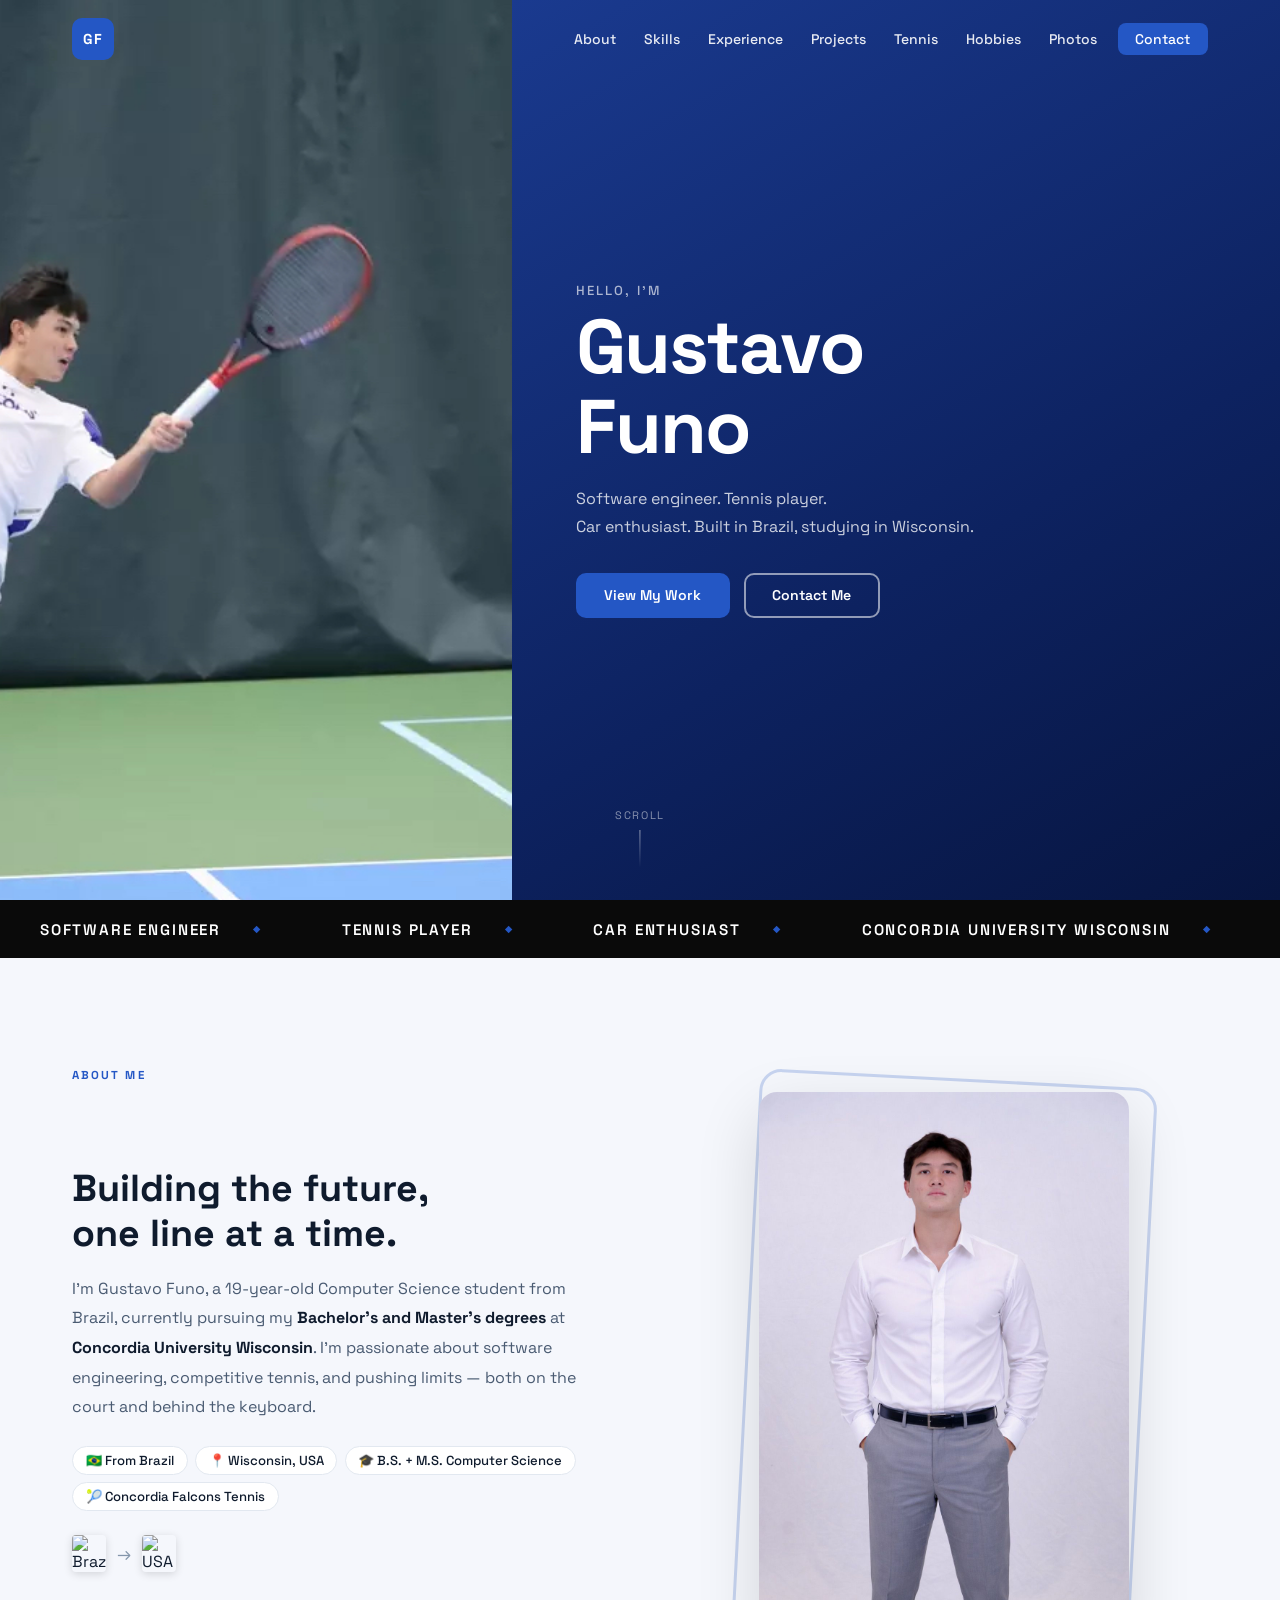
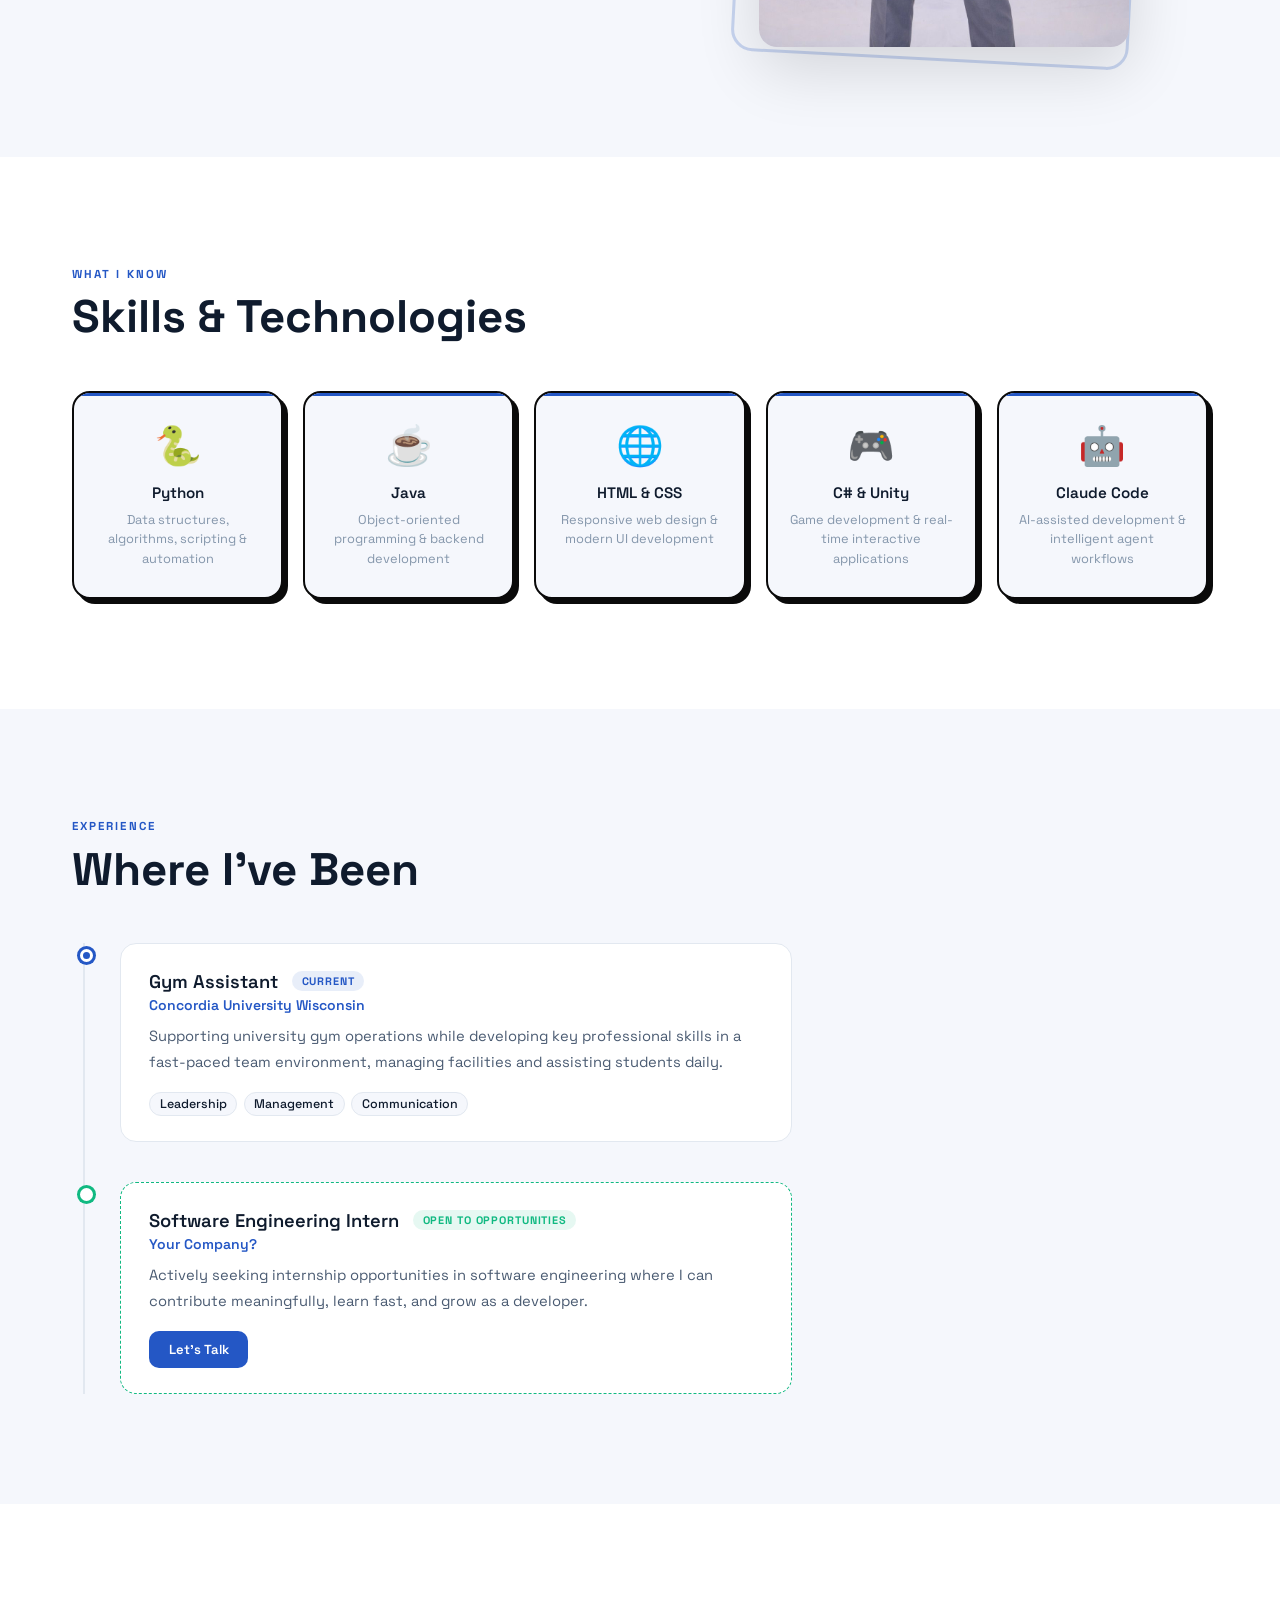
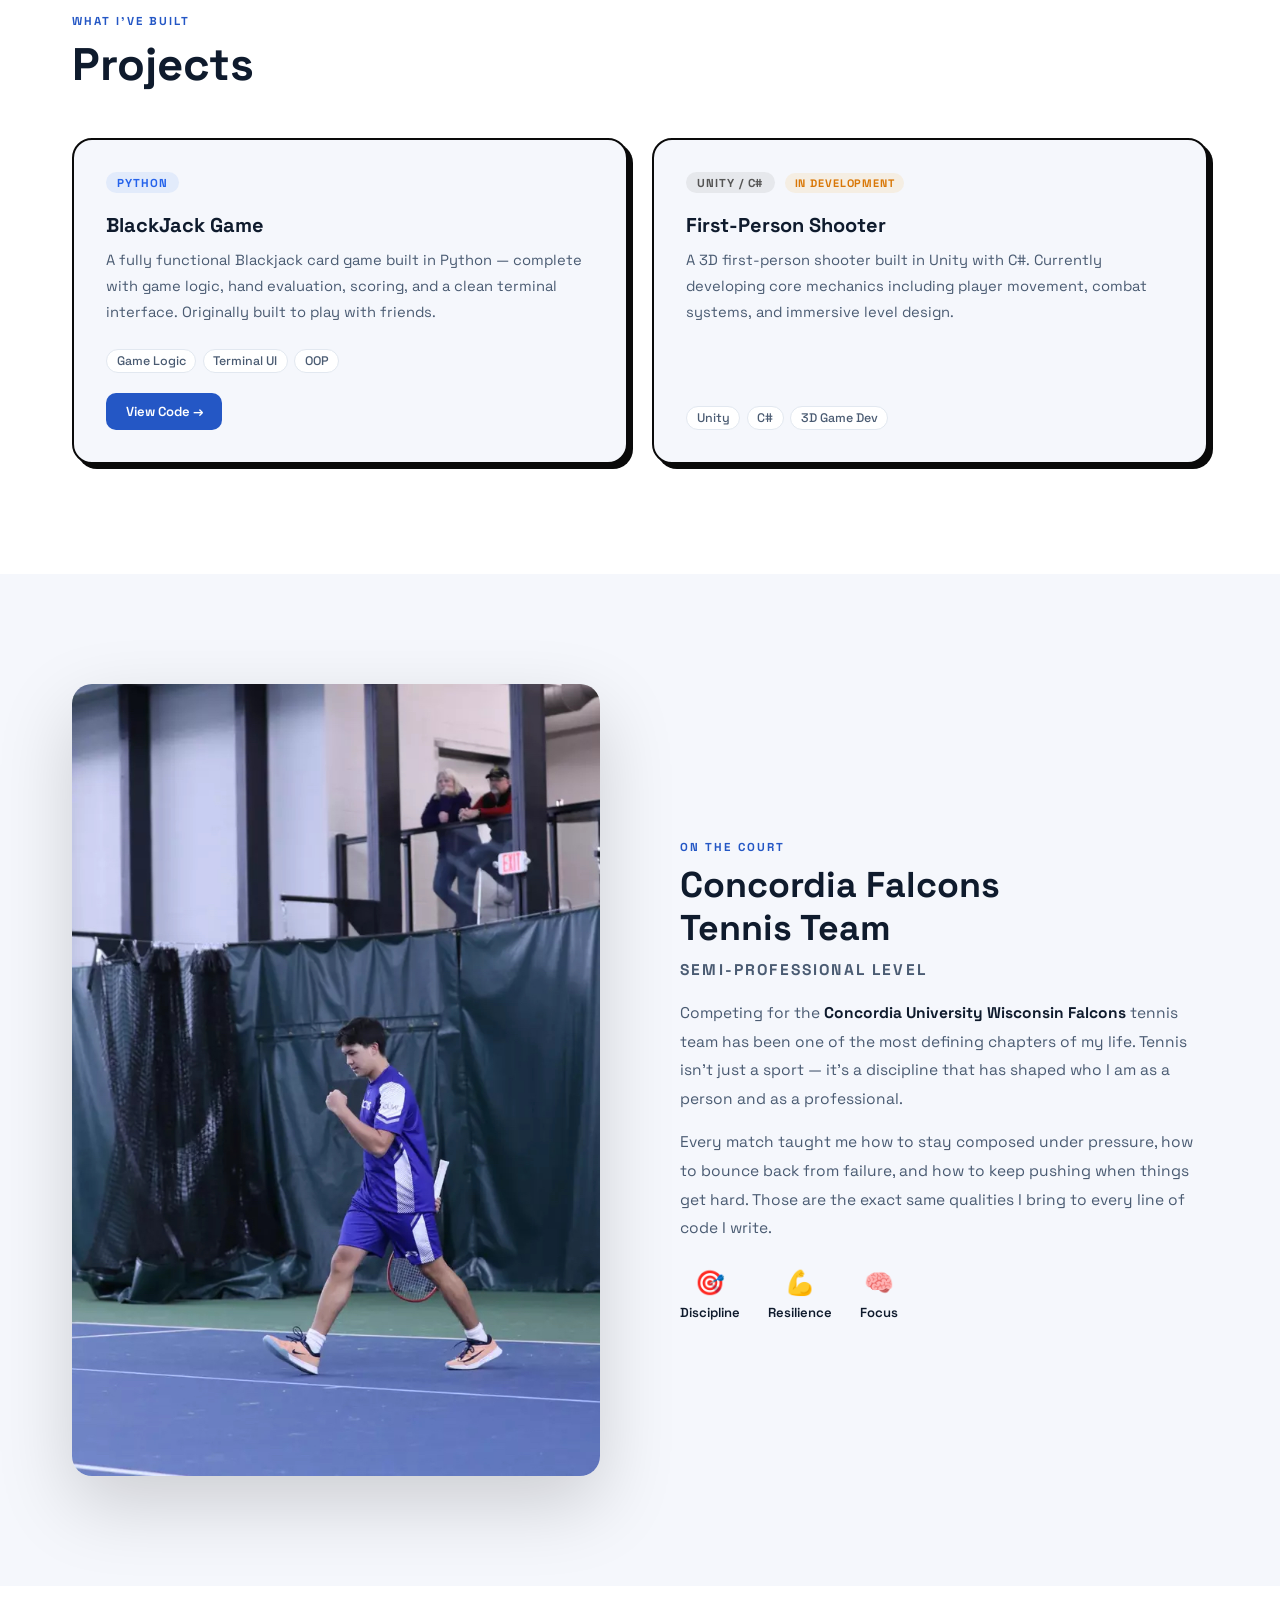
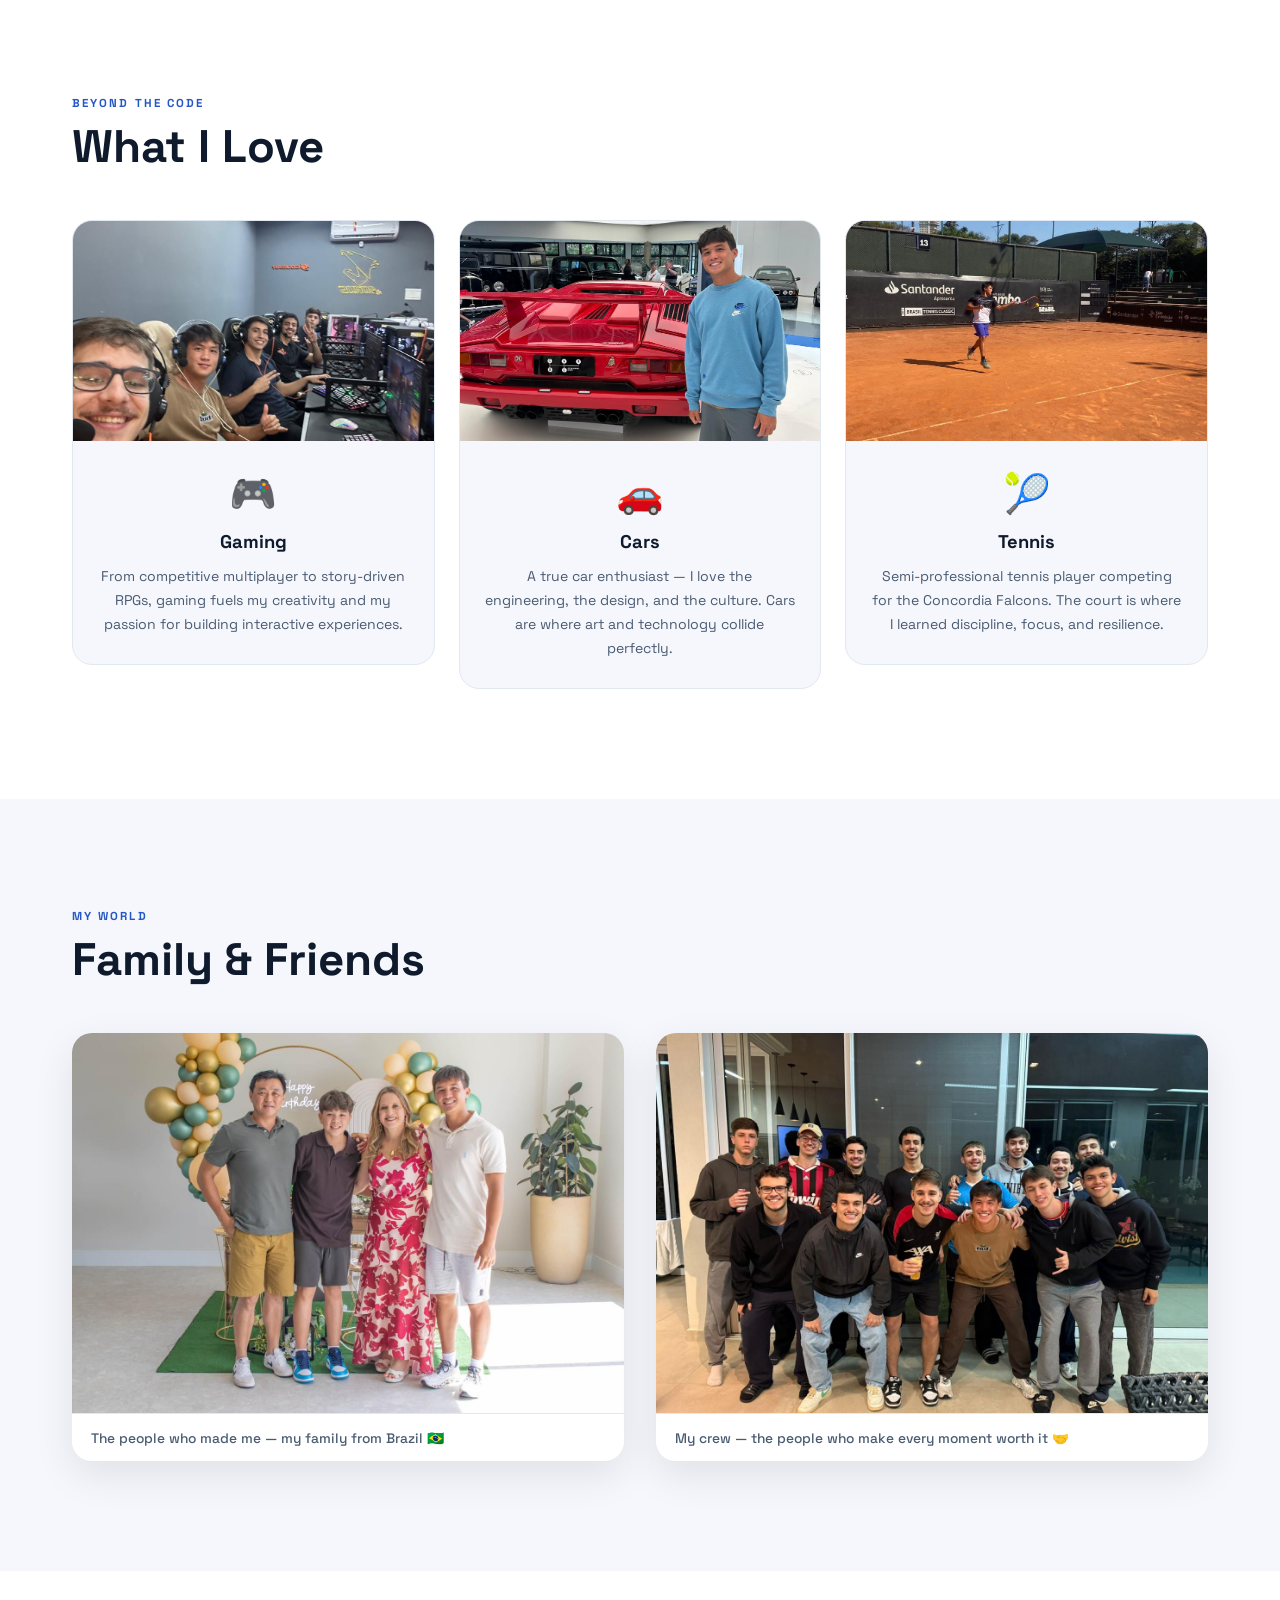
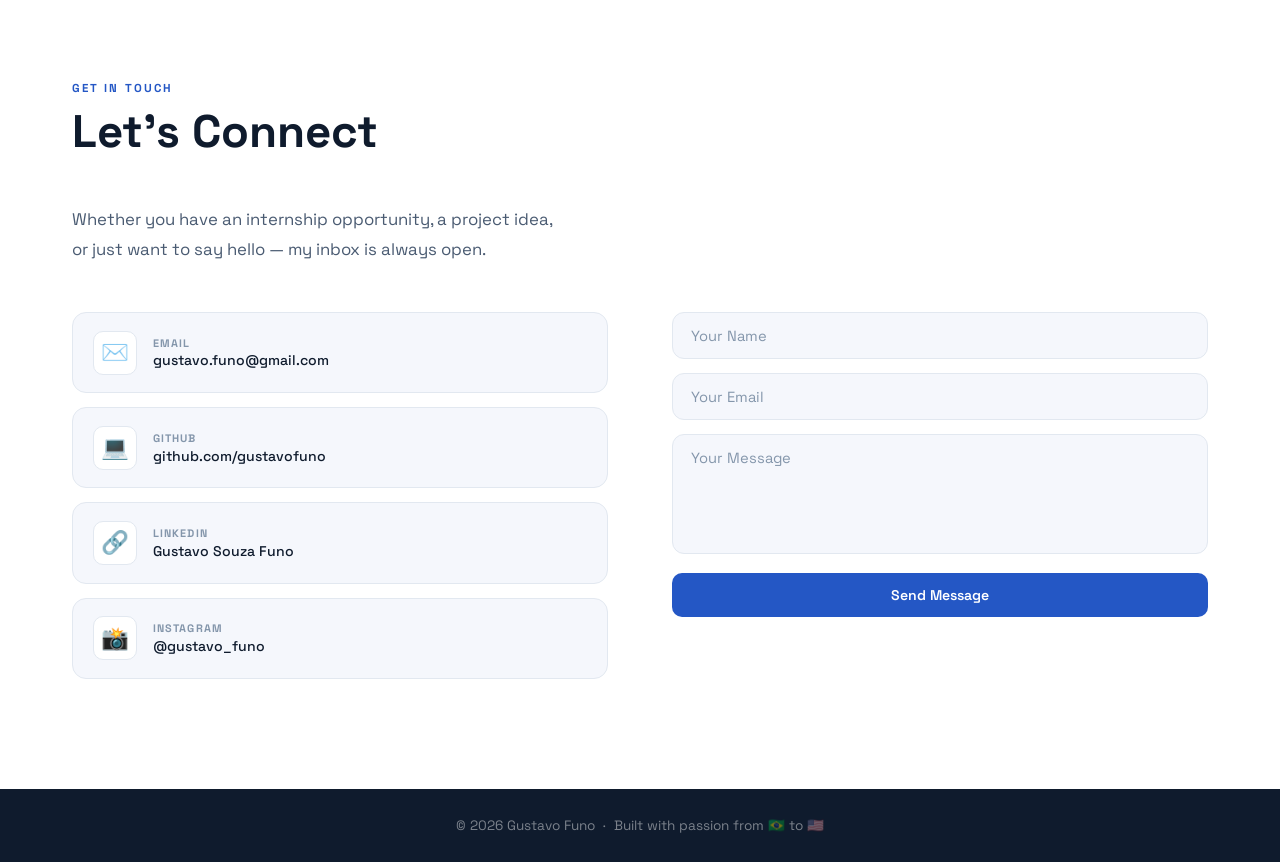
==== commit 76825f55: "Ticker: larger text, more padding, diamond separator" ====
--- a/index.html
+++ b/index.html
@@ -11,10 +11,10 @@
   <style>
     /* ── Ticker ── */
     .hero{min-height:100vh}
-    .ticker-strip{overflow:hidden;border-top:2px solid #0A0A0A;border-bottom:2px solid #0A0A0A;background:#0A0A0A;padding:.8rem 0}
+    .ticker-strip{overflow:hidden;border-top:2px solid #0A0A0A;border-bottom:2px solid #0A0A0A;background:#0A0A0A;padding:1.1rem 0}
     .ticker-track{display:flex;width:max-content;animation:tick 28s linear infinite}
-    .ticker-item{font-family:'Space Grotesk',sans-serif;font-size:.72rem;font-weight:500;letter-spacing:.18em;text-transform:uppercase;white-space:nowrap;padding:0 2rem;color:#FFFFFF;display:flex;align-items:center;gap:1.5rem}
-    .ticker-item::after{content:'●';color:#2457C5;font-size:.45rem}
+    .ticker-item{font-family:'Space Grotesk',sans-serif;font-size:.95rem;font-weight:600;letter-spacing:.12em;text-transform:uppercase;white-space:nowrap;padding:0 2.5rem;color:#FFFFFF;display:flex;align-items:center;gap:2rem}
+    .ticker-item::after{content:'◆';color:#2457C5;font-size:.55rem}
     @keyframes tick{from{transform:translateX(0)}to{transform:translateX(-50%)}}
 
     /* ── Skill card upgrade ── */
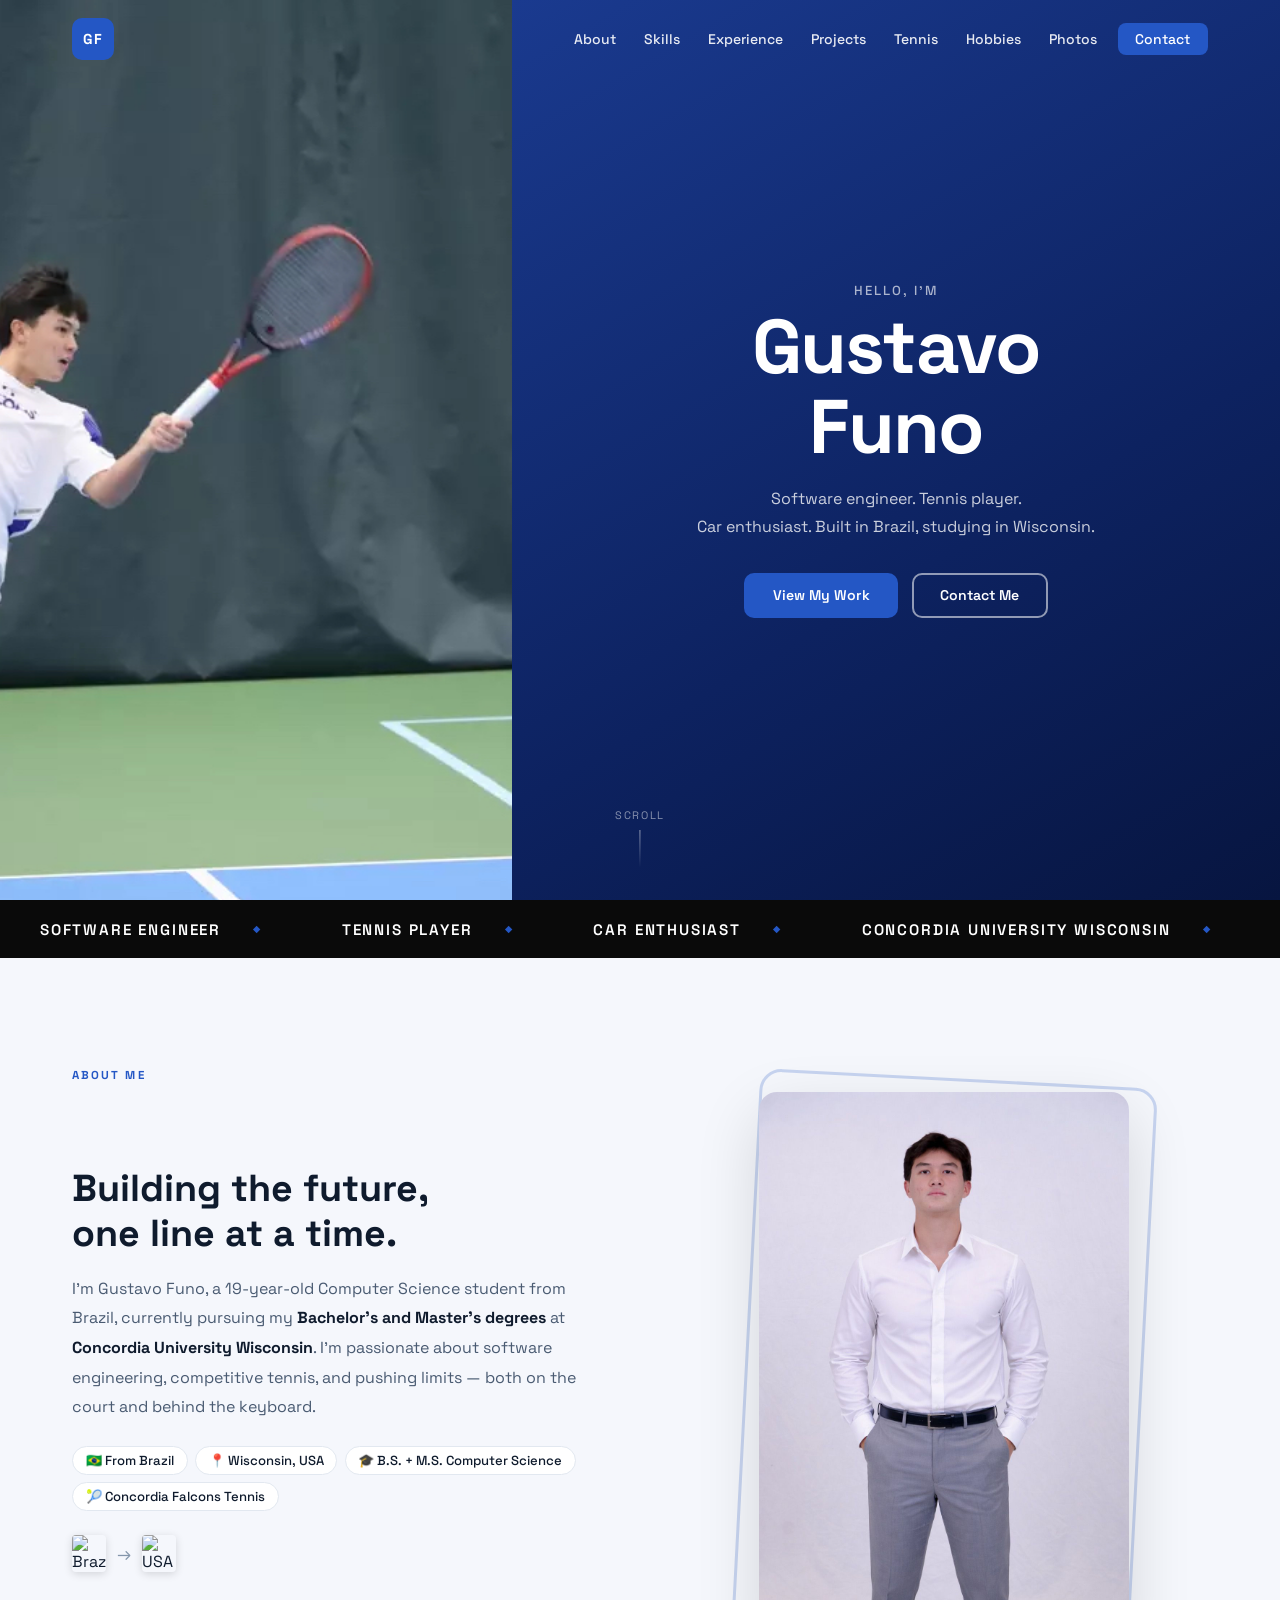
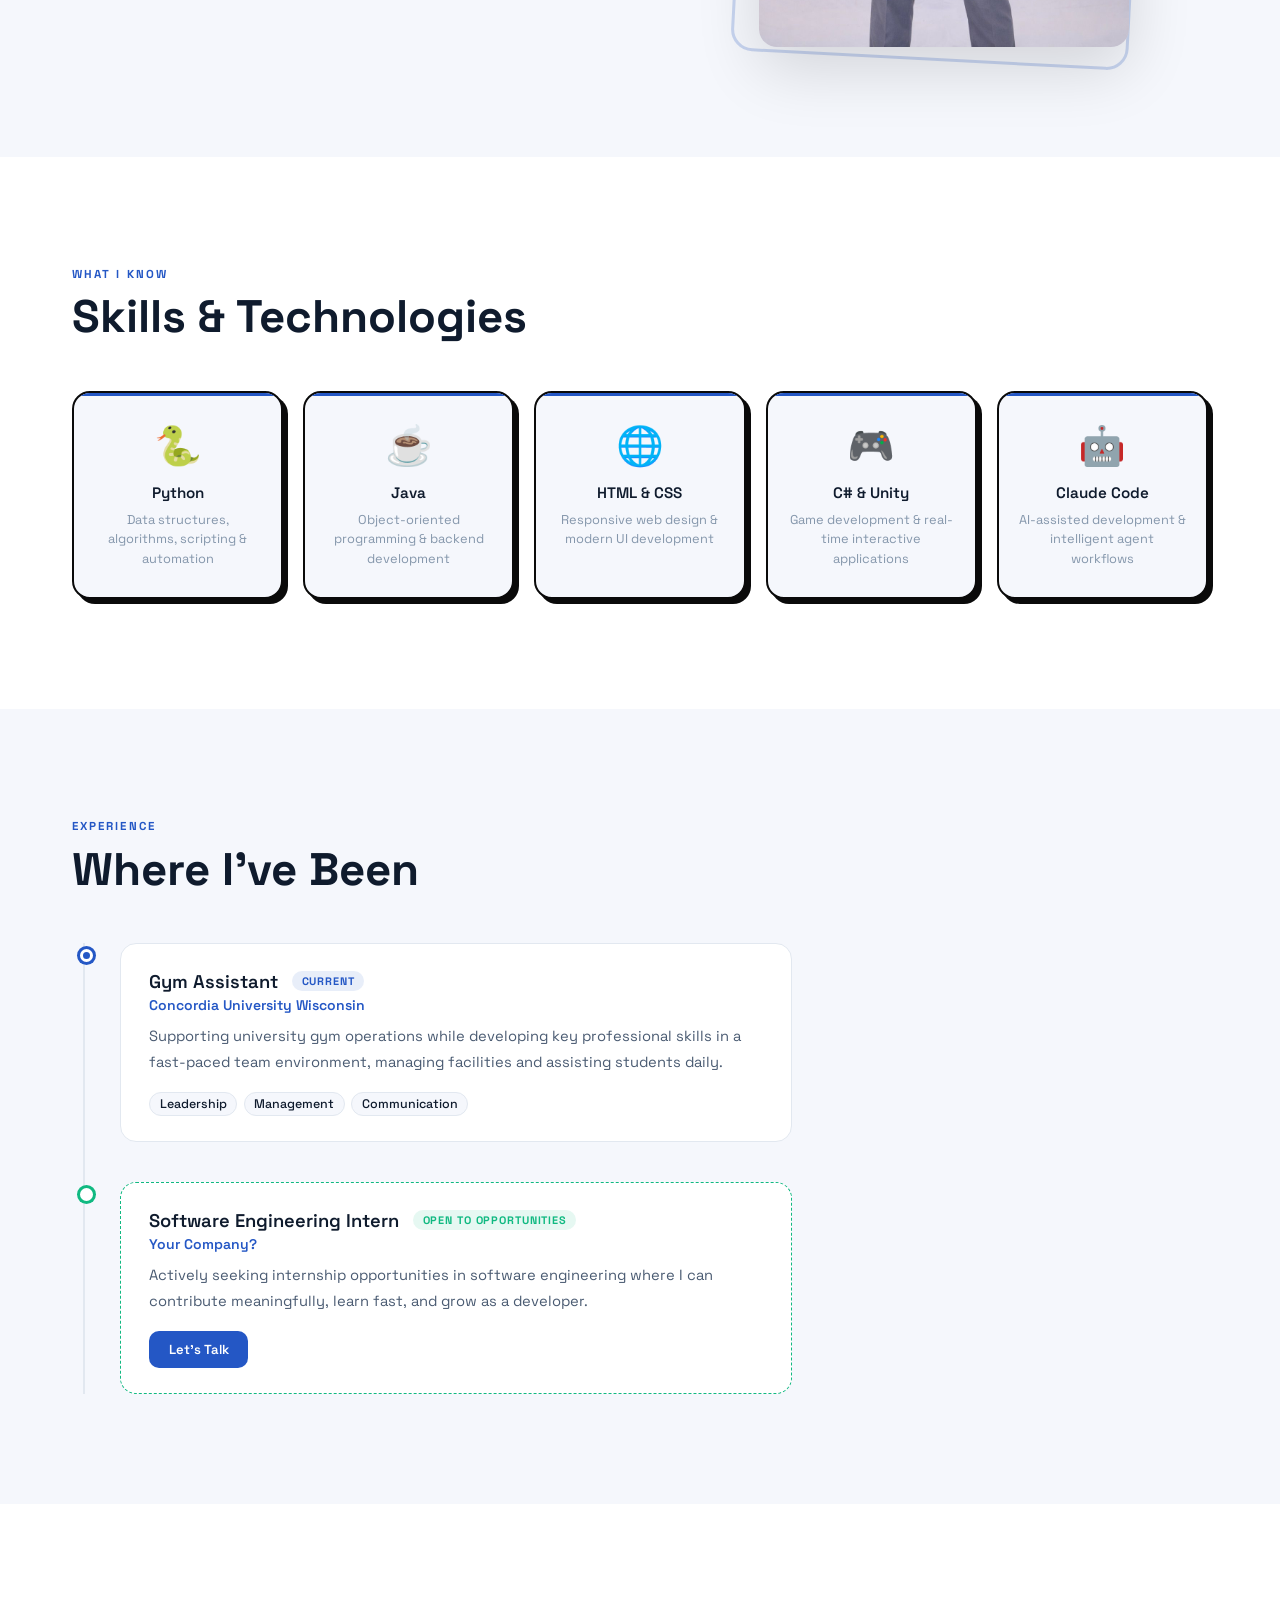
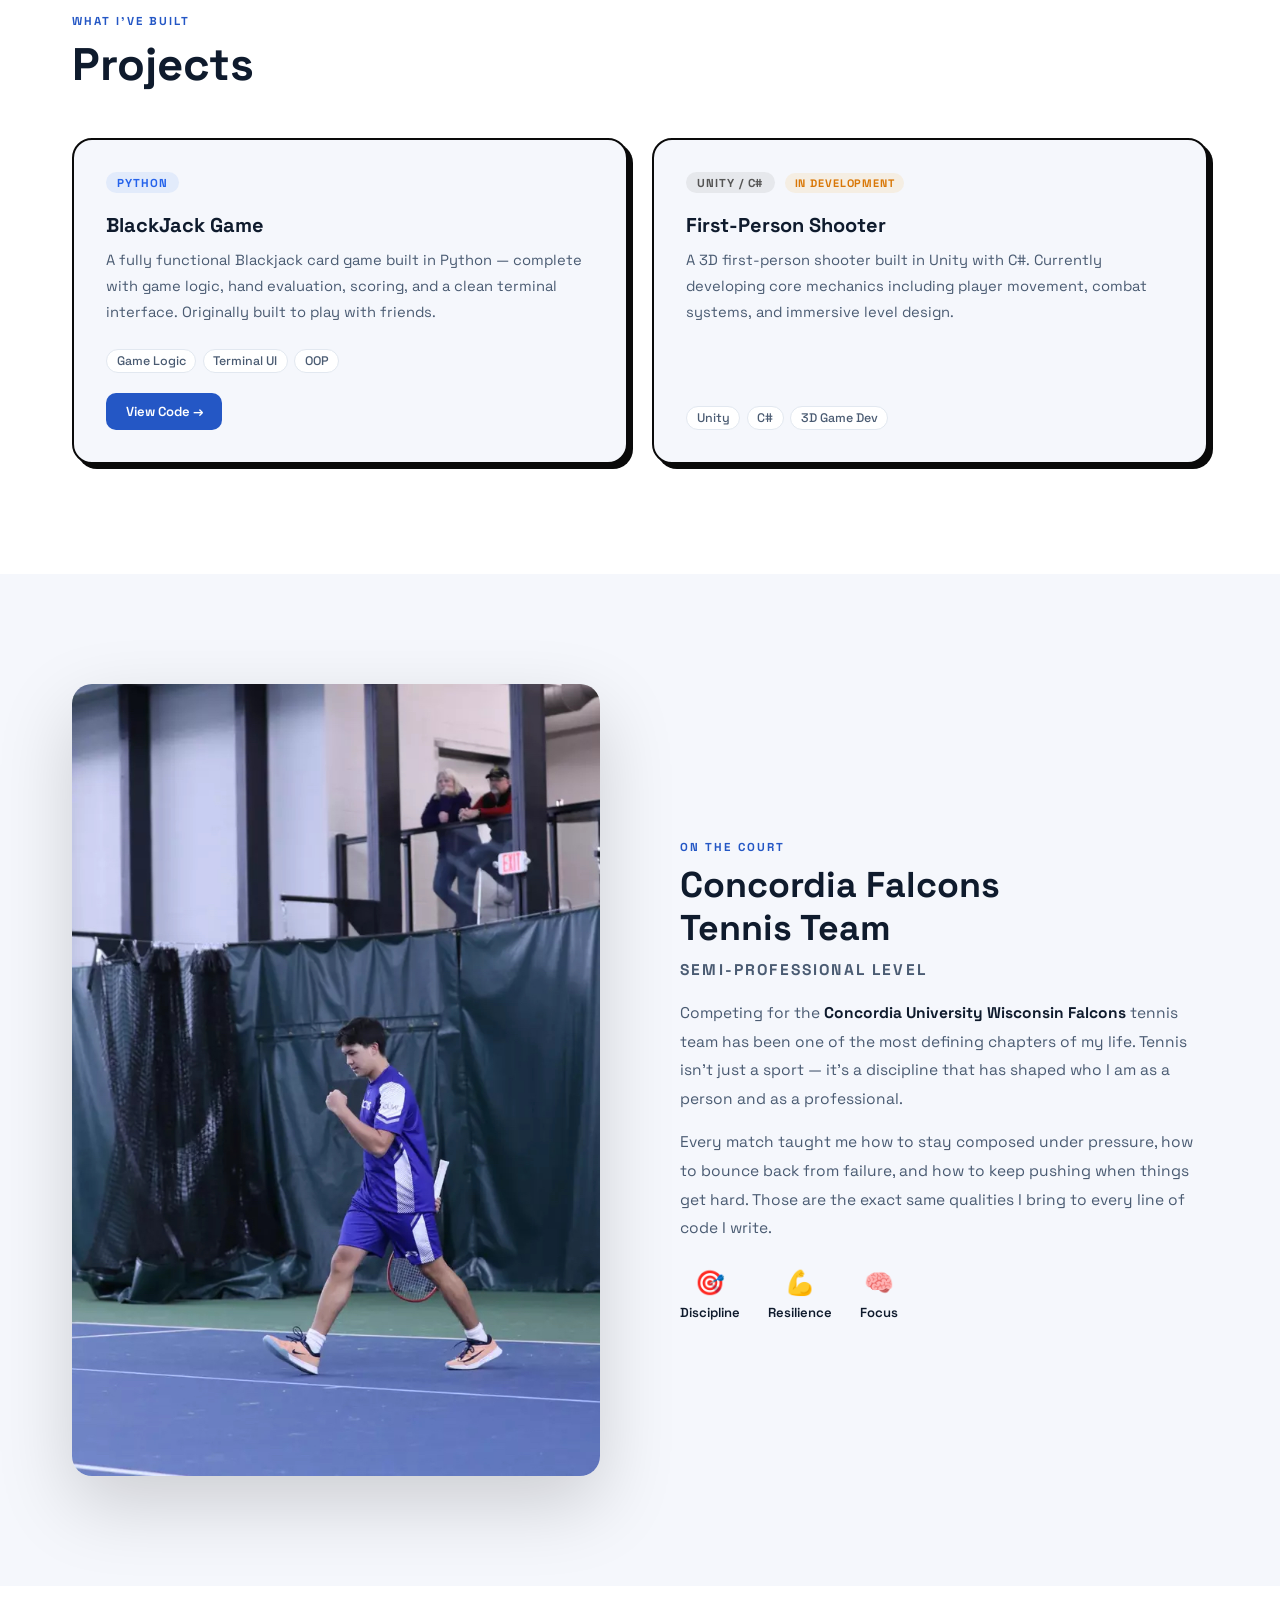
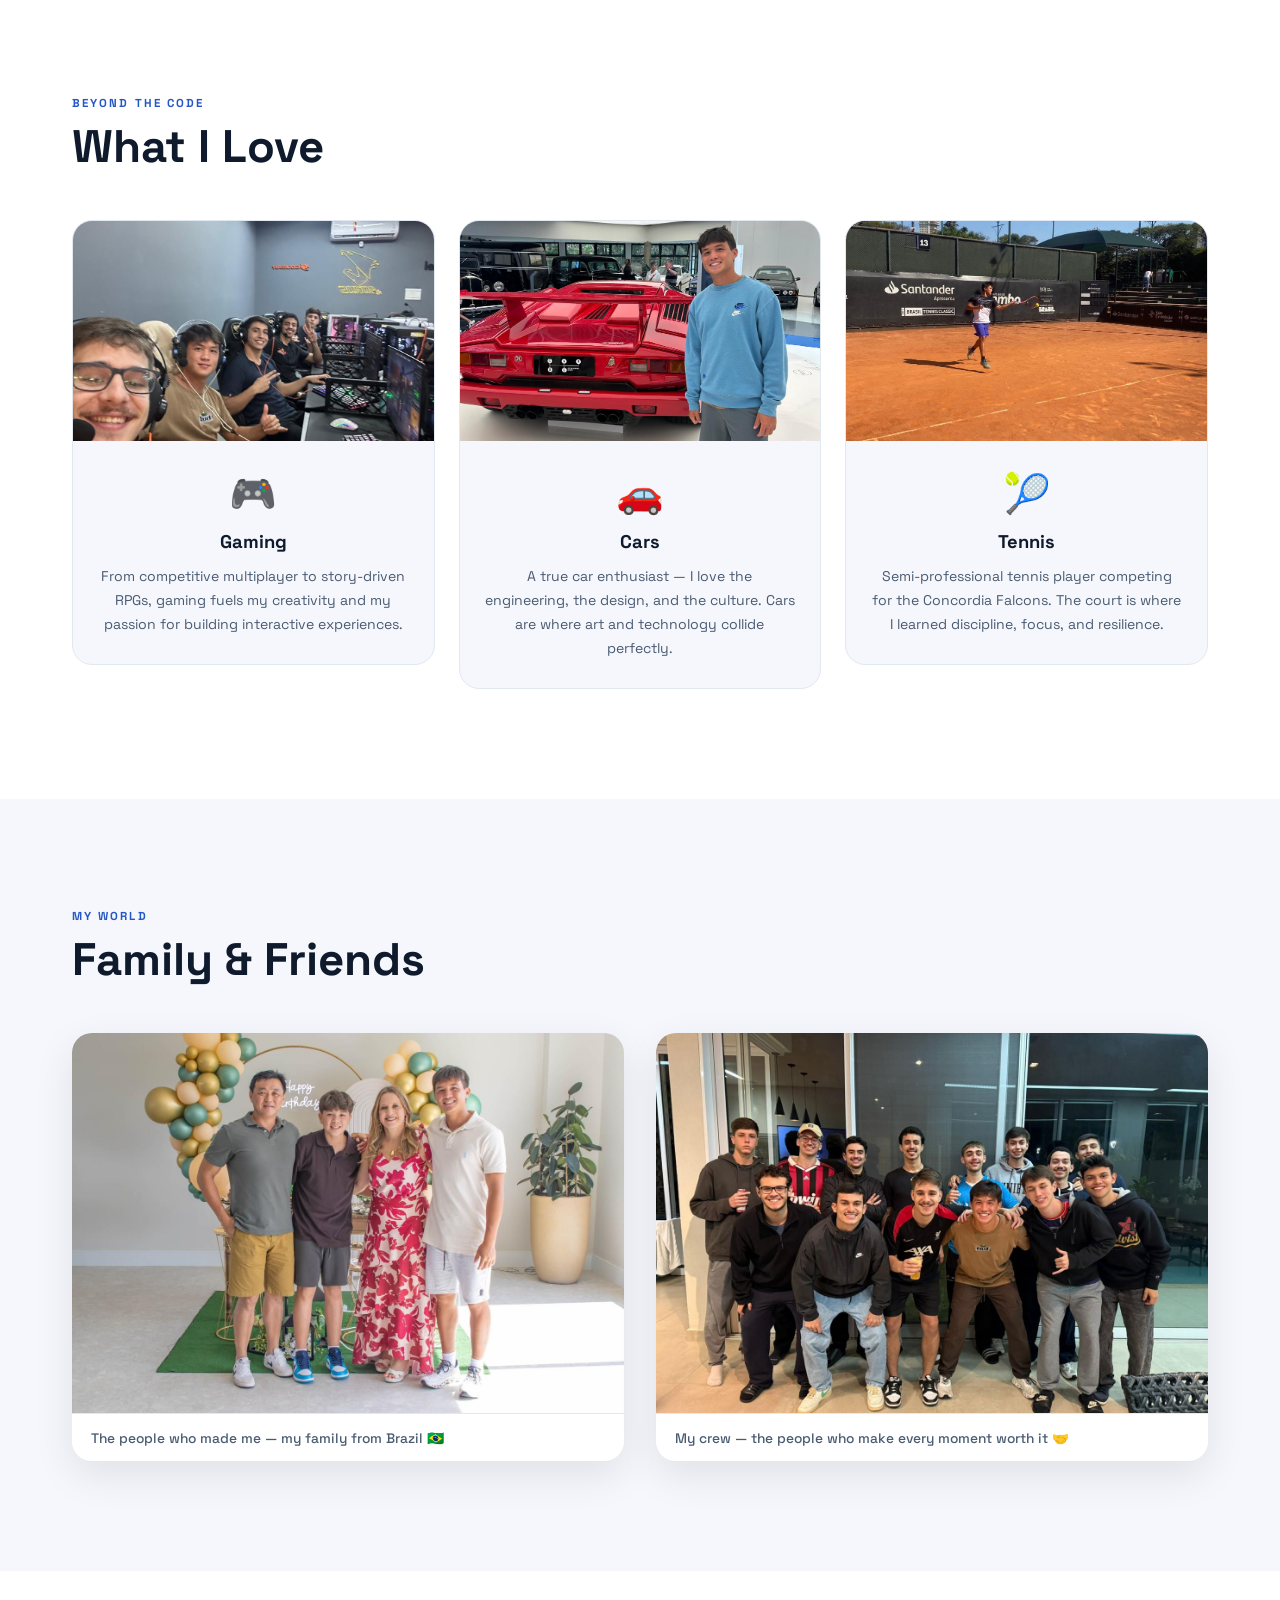
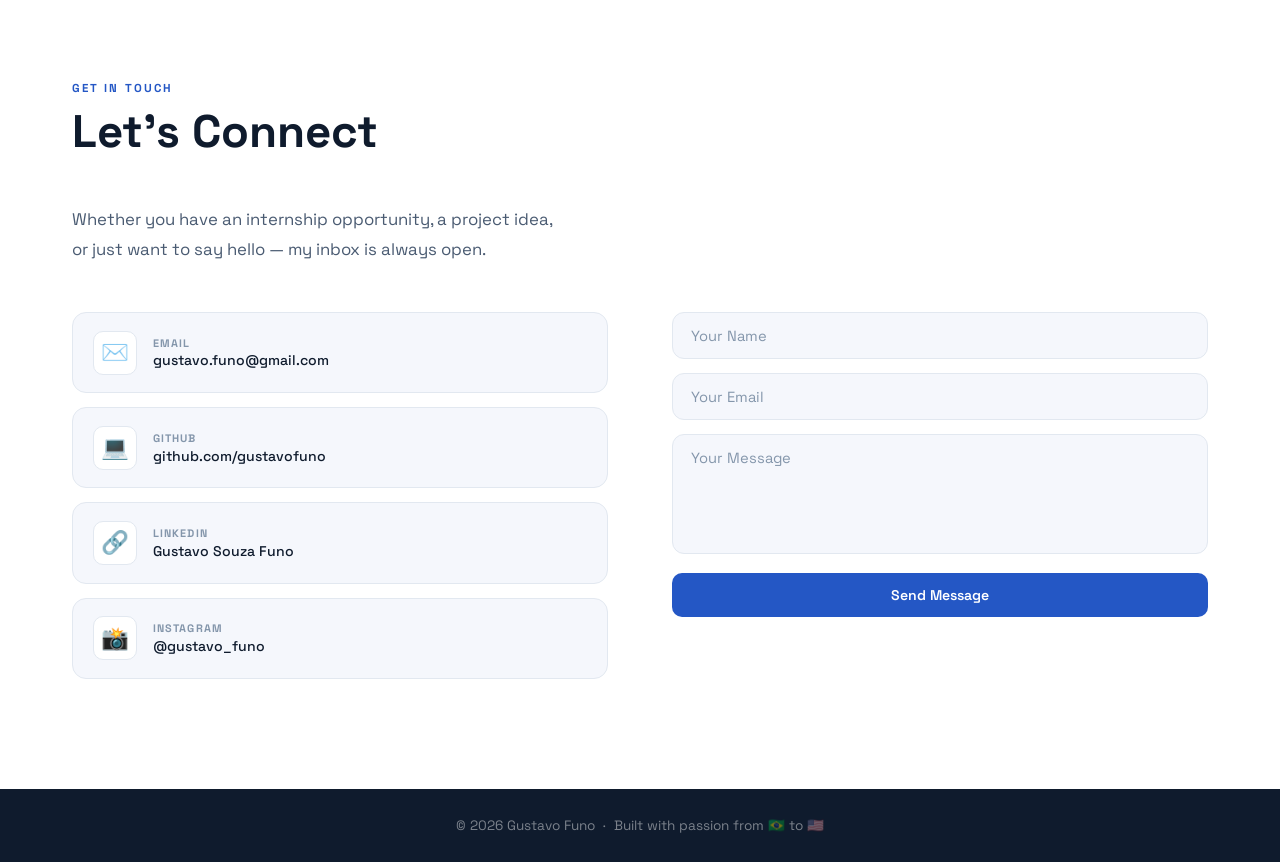
==== commit 1661d199: "Center hero title and description on blue panel" ====
--- a/index.html
+++ b/index.html
@@ -9,8 +9,12 @@
   <link href="https://fonts.googleapis.com/css2?family=Space+Grotesk:wght@300;400;500;600;700&display=swap" rel="stylesheet" />
   <link rel="stylesheet" href="style.css" />
   <style>
+    /* ── Hero ── */
+    .hero{min-height:100vh}
+    .hero-content{justify-content:center;text-align:center}
+    .hero-buttons{justify-content:center}
+
     /* ── Ticker ── */
-    .hero{min-height:100vh}
     .ticker-strip{overflow:hidden;border-top:2px solid #0A0A0A;border-bottom:2px solid #0A0A0A;background:#0A0A0A;padding:1.1rem 0}
     .ticker-track{display:flex;width:max-content;animation:tick 28s linear infinite}
     .ticker-item{font-family:'Space Grotesk',sans-serif;font-size:.95rem;font-weight:600;letter-spacing:.12em;text-transform:uppercase;white-space:nowrap;padding:0 2.5rem;color:#FFFFFF;display:flex;align-items:center;gap:2rem}
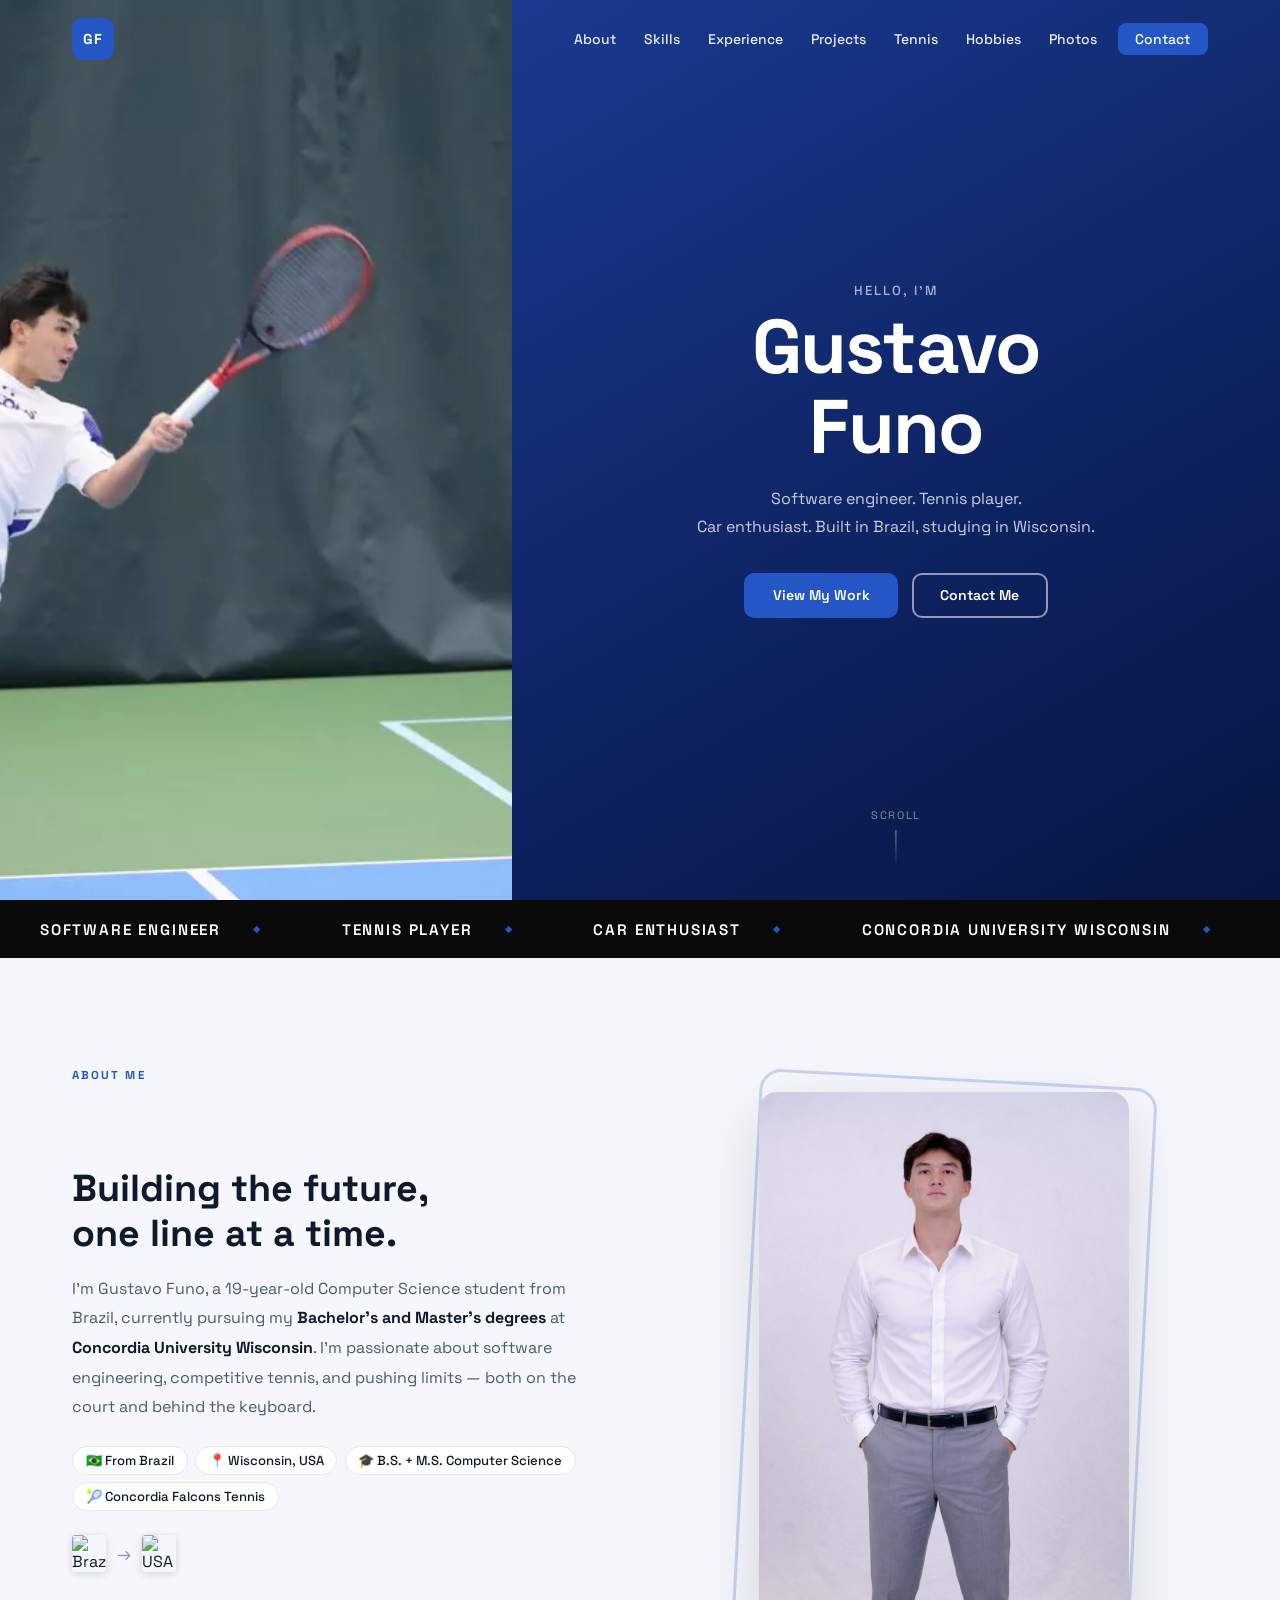
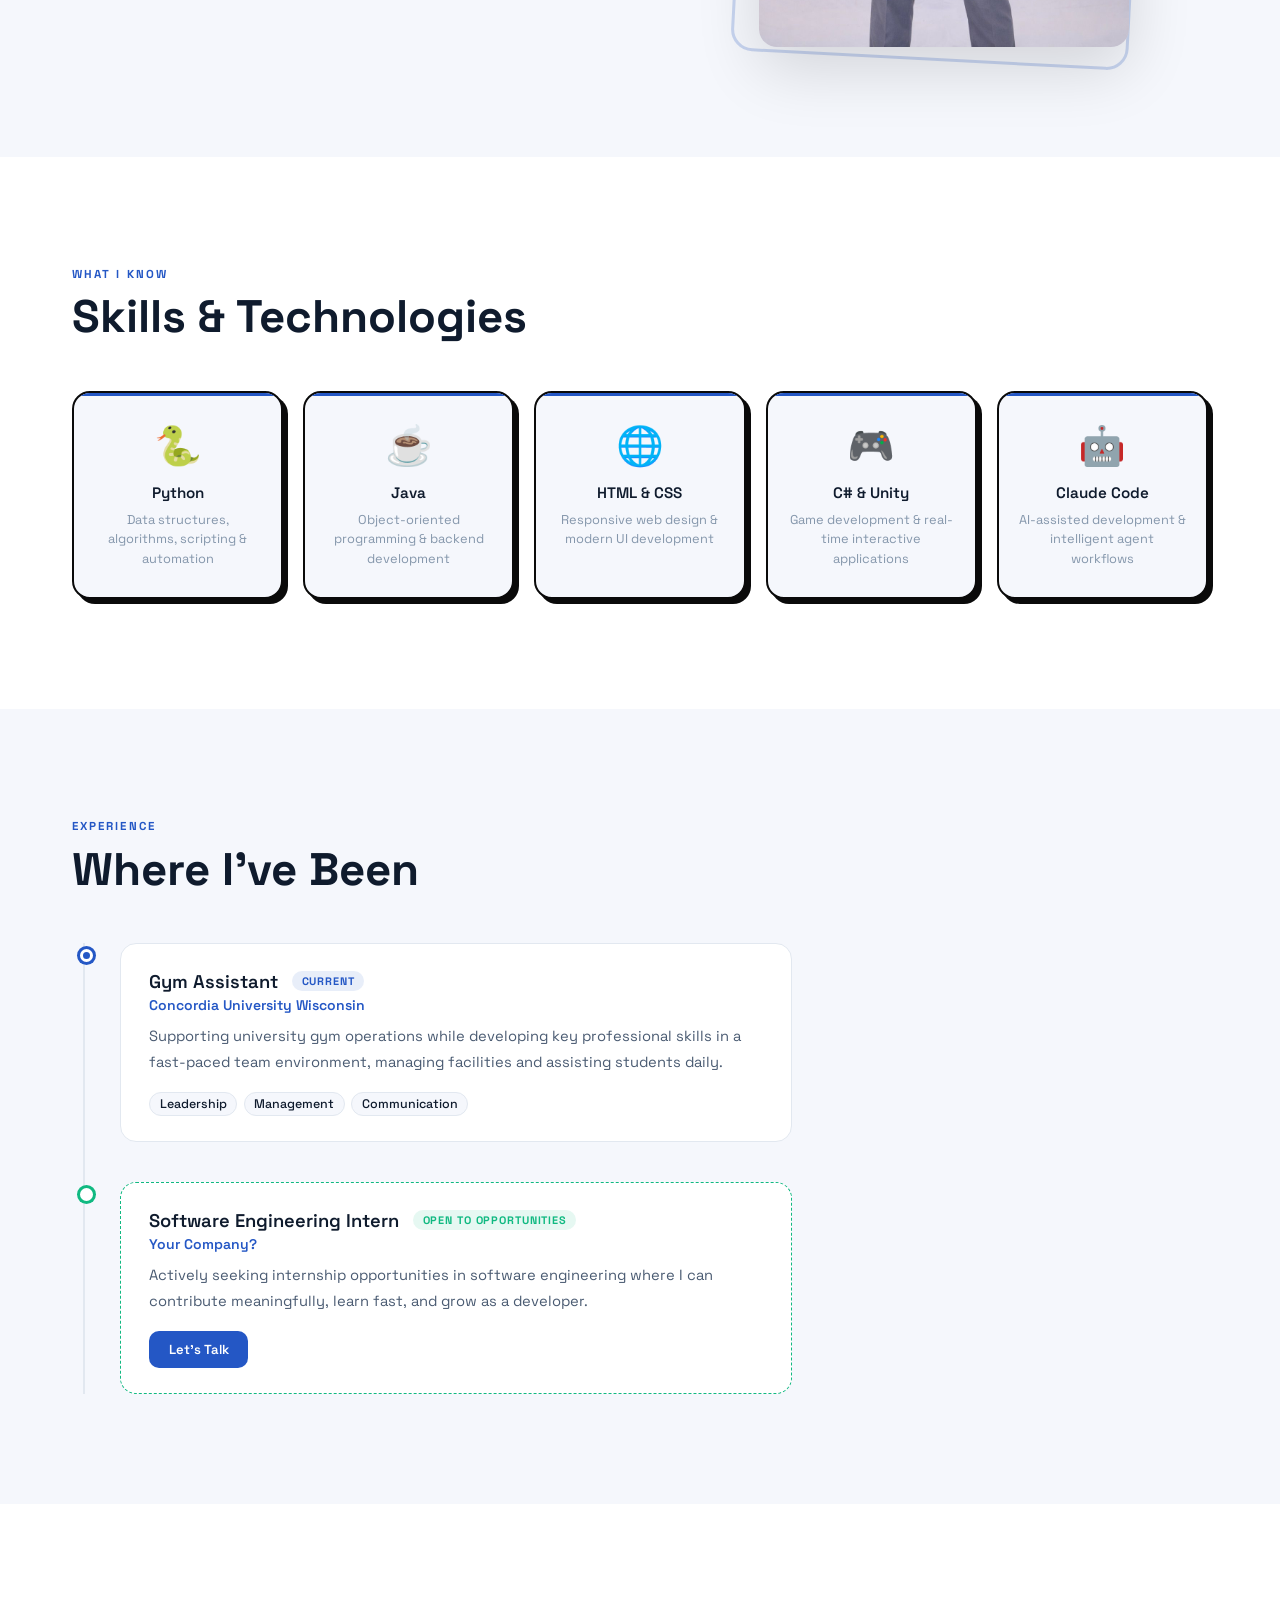
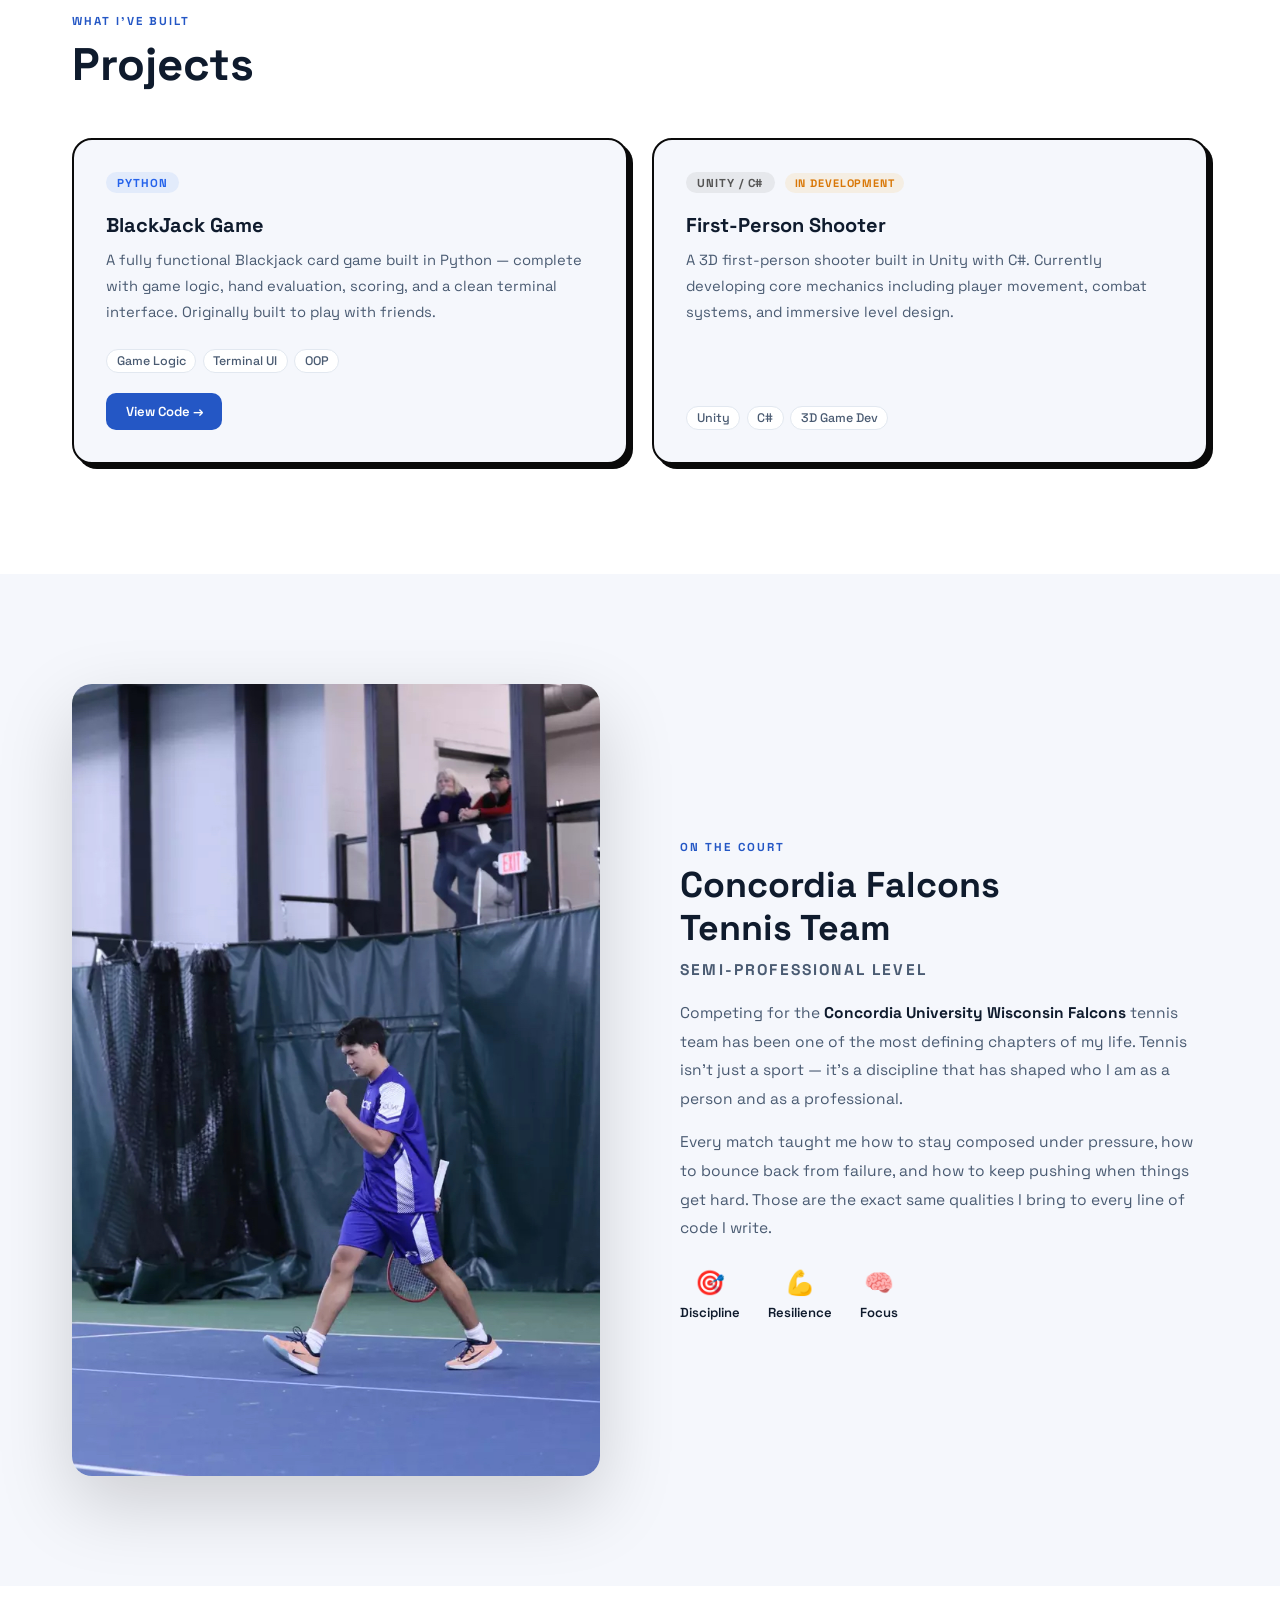
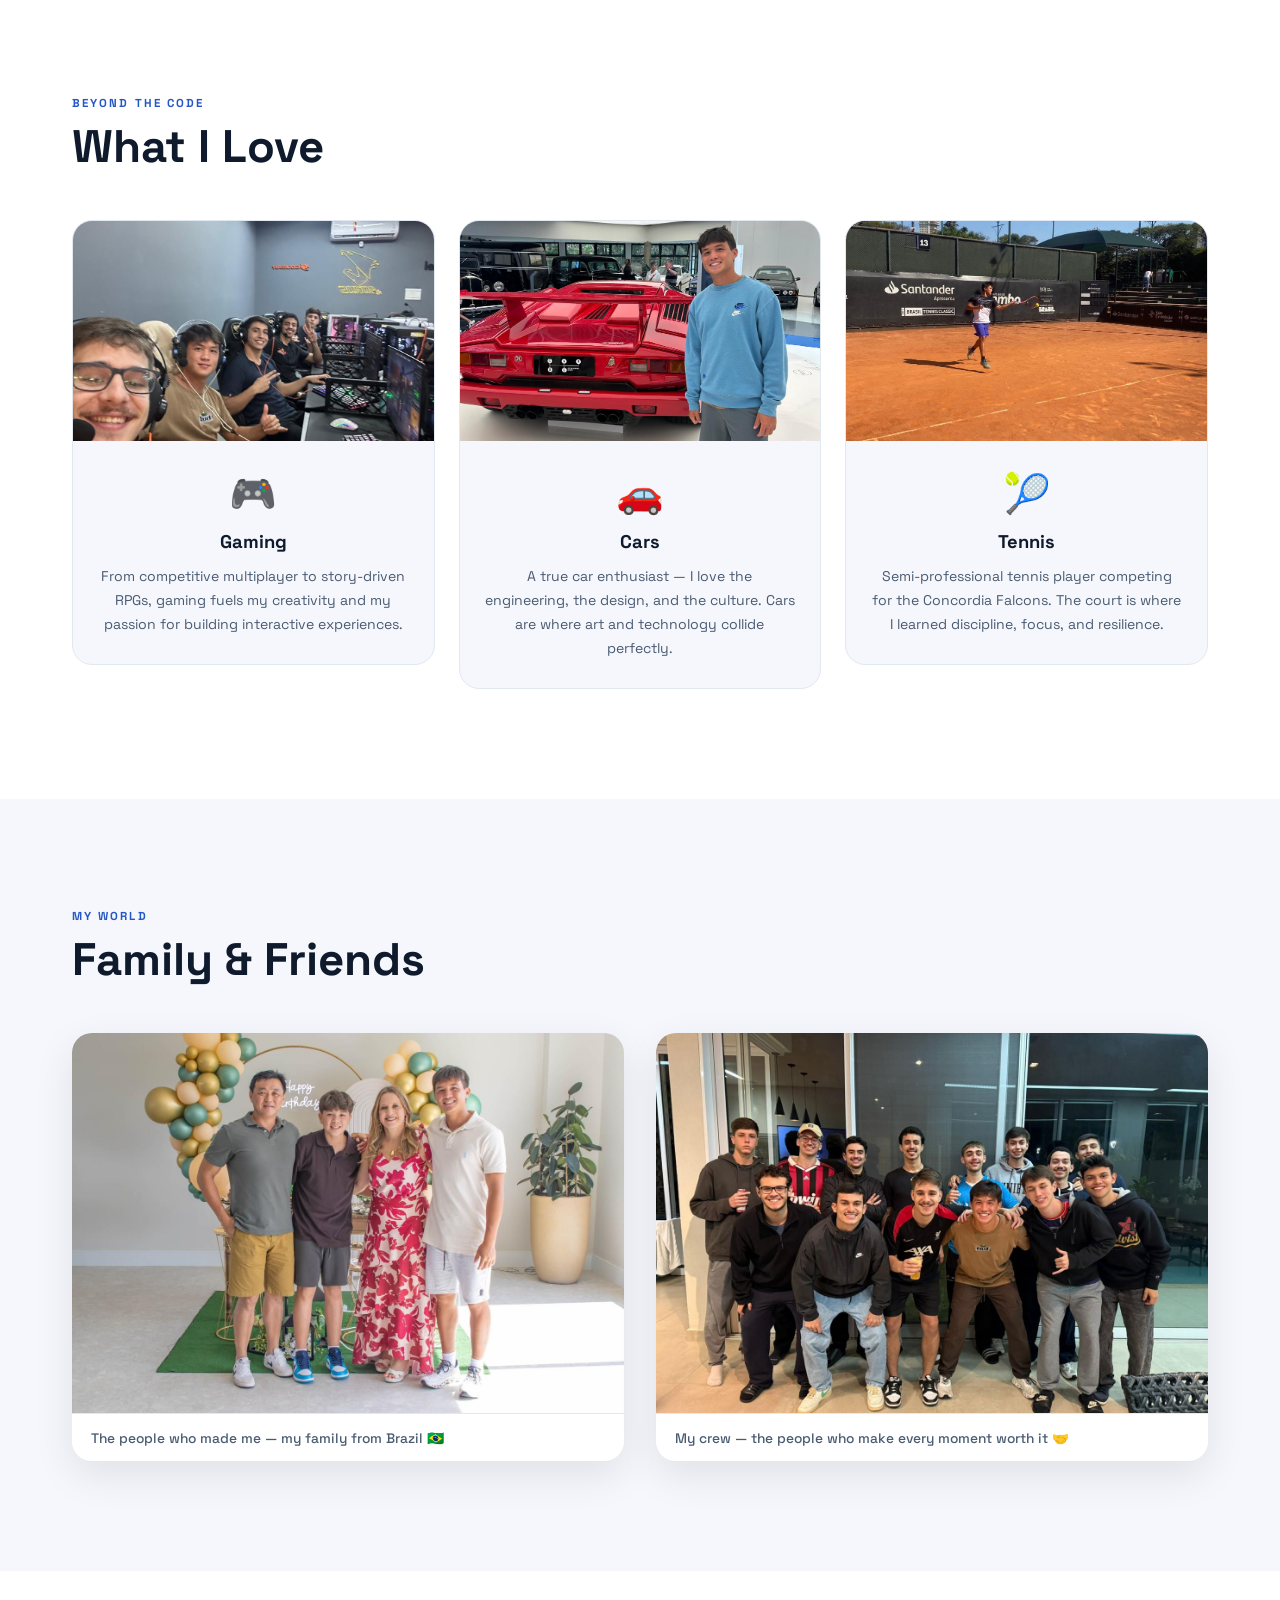
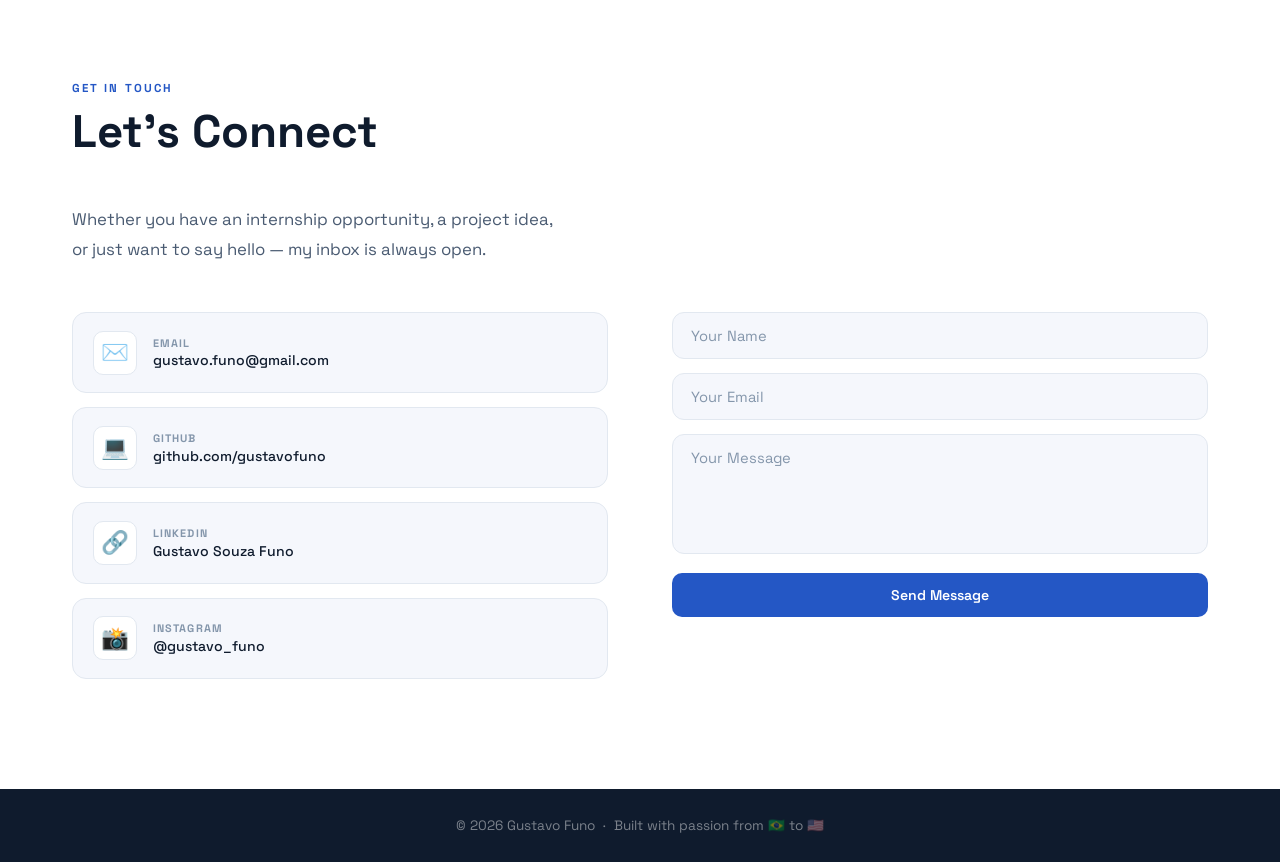
==== commit 537a2755: "Align scroll indicator to center of blue hero panel" ====
--- a/index.html
+++ b/index.html
@@ -13,6 +13,7 @@
     .hero{min-height:100vh}
     .hero-content{justify-content:center;text-align:center}
     .hero-buttons{justify-content:center}
+    .hero-scroll{left:70%}
 
     /* ── Ticker ── */
     .ticker-strip{overflow:hidden;border-top:2px solid #0A0A0A;border-bottom:2px solid #0A0A0A;background:#0A0A0A;padding:1.1rem 0}
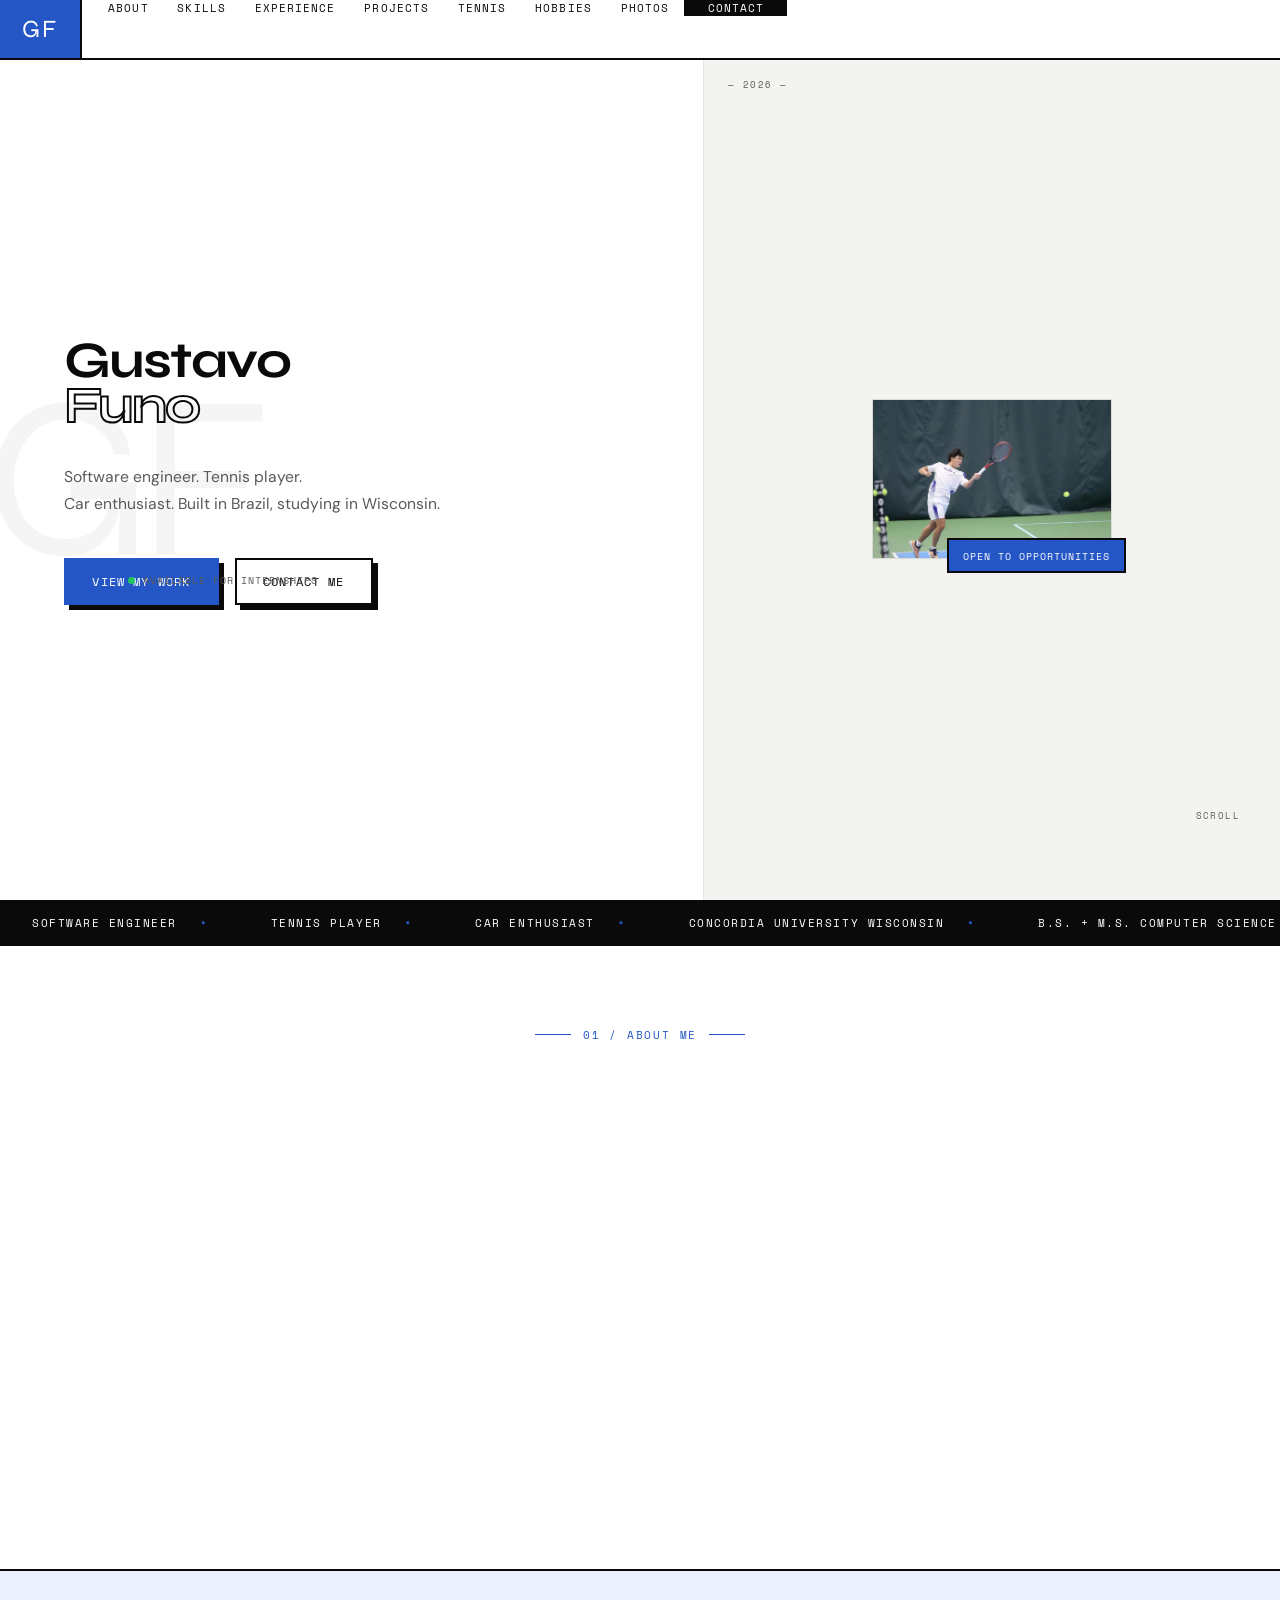
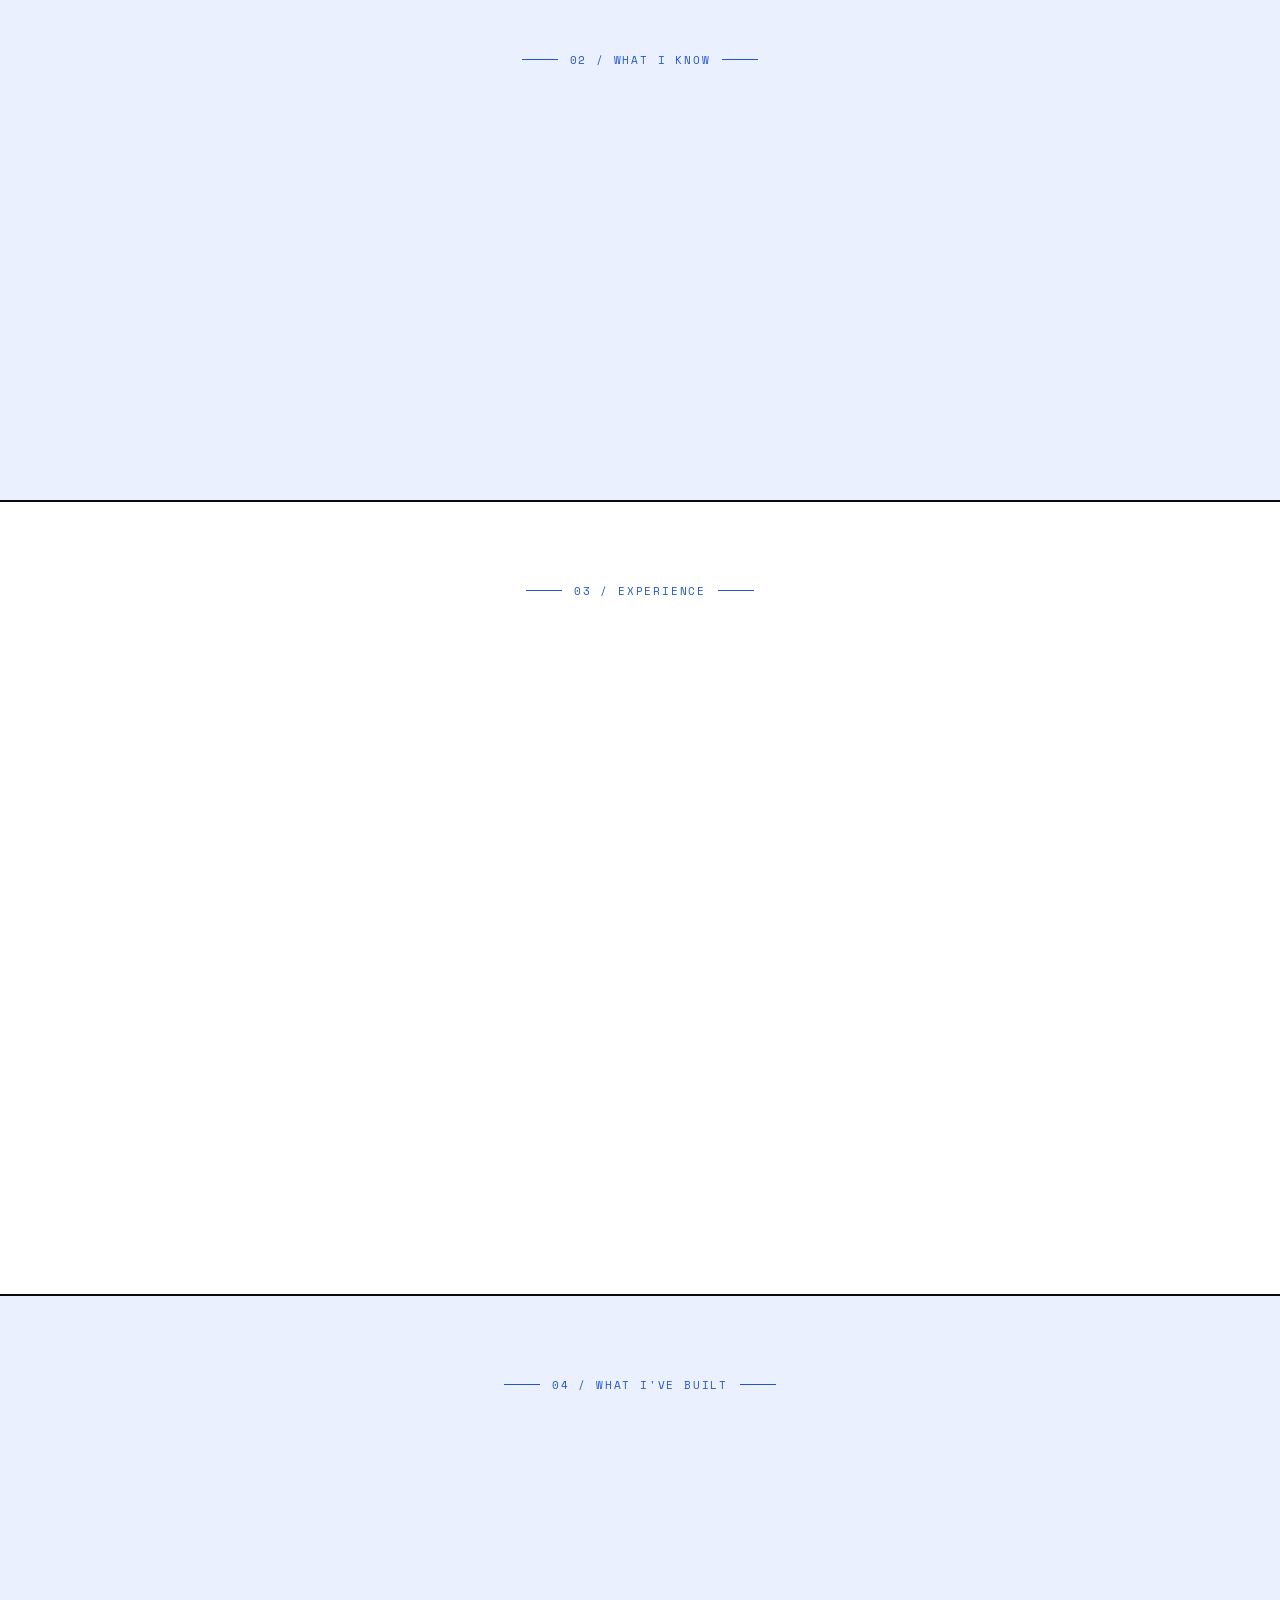
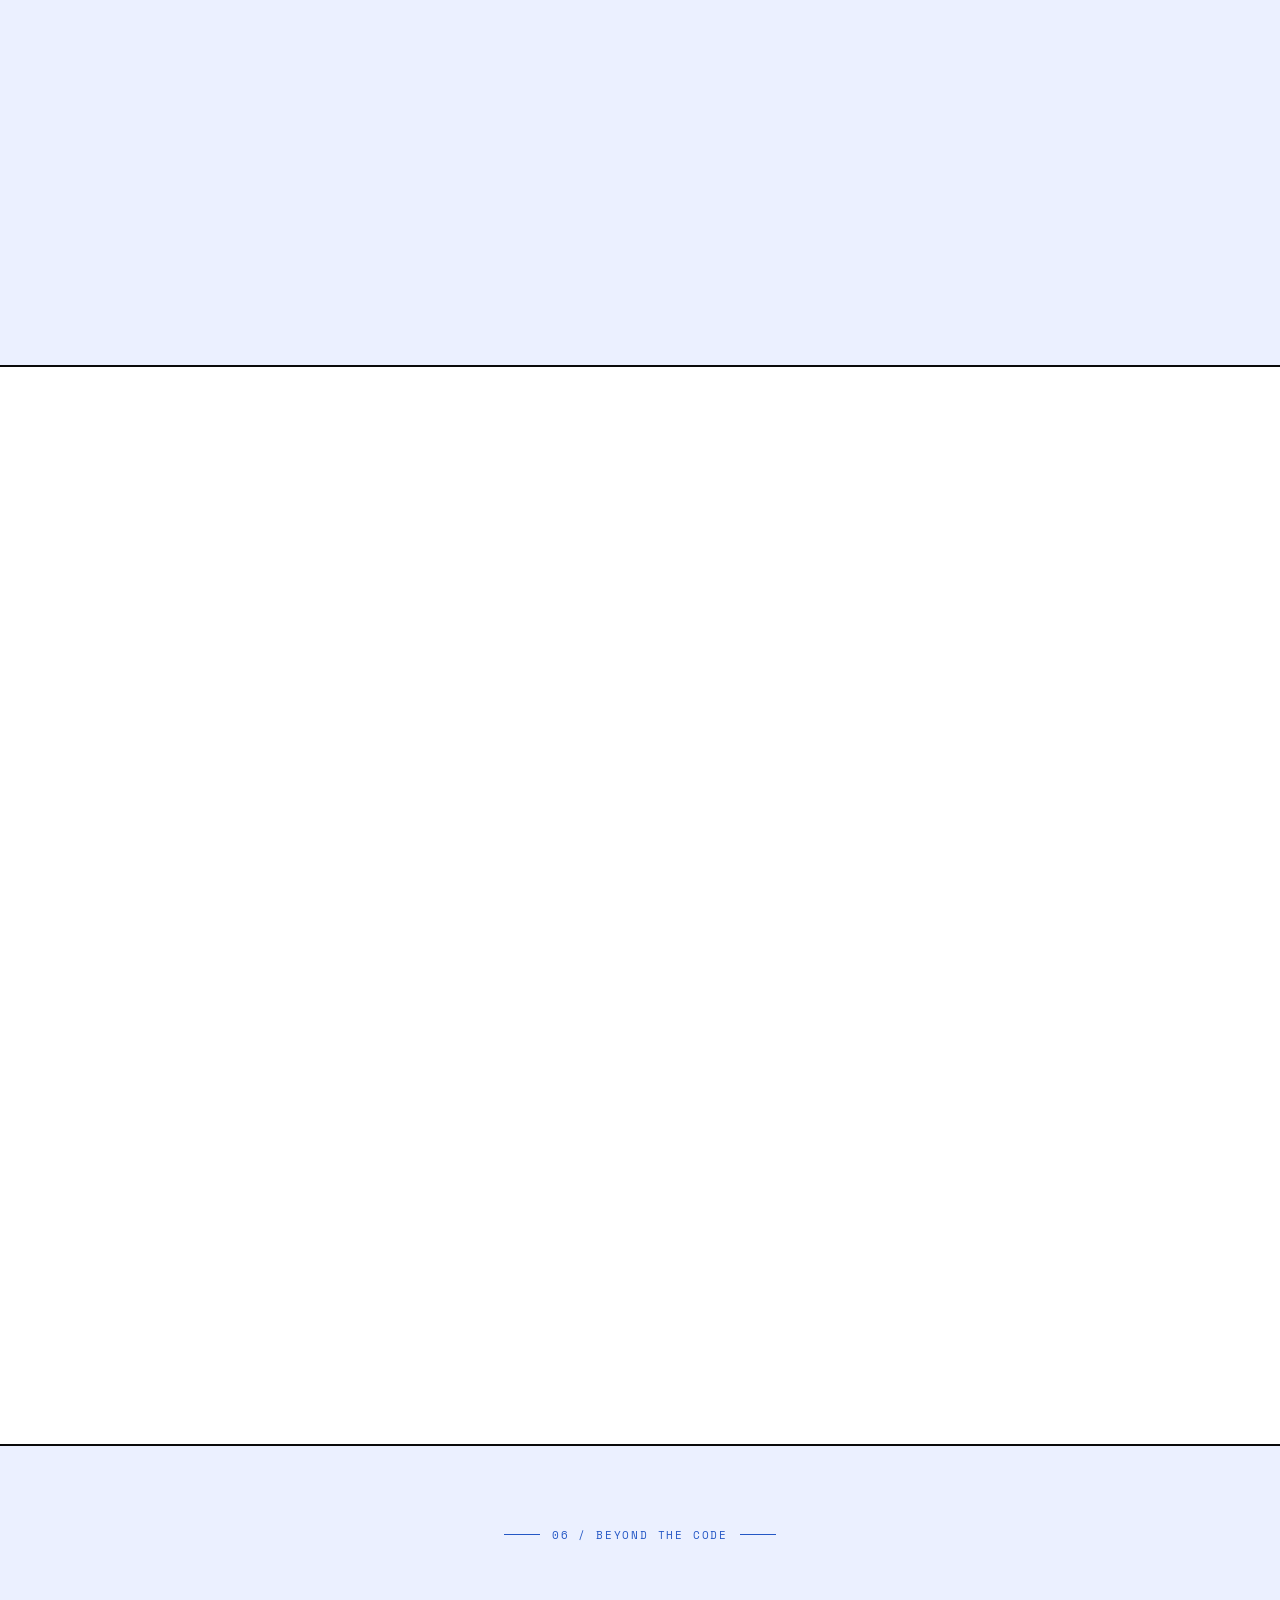
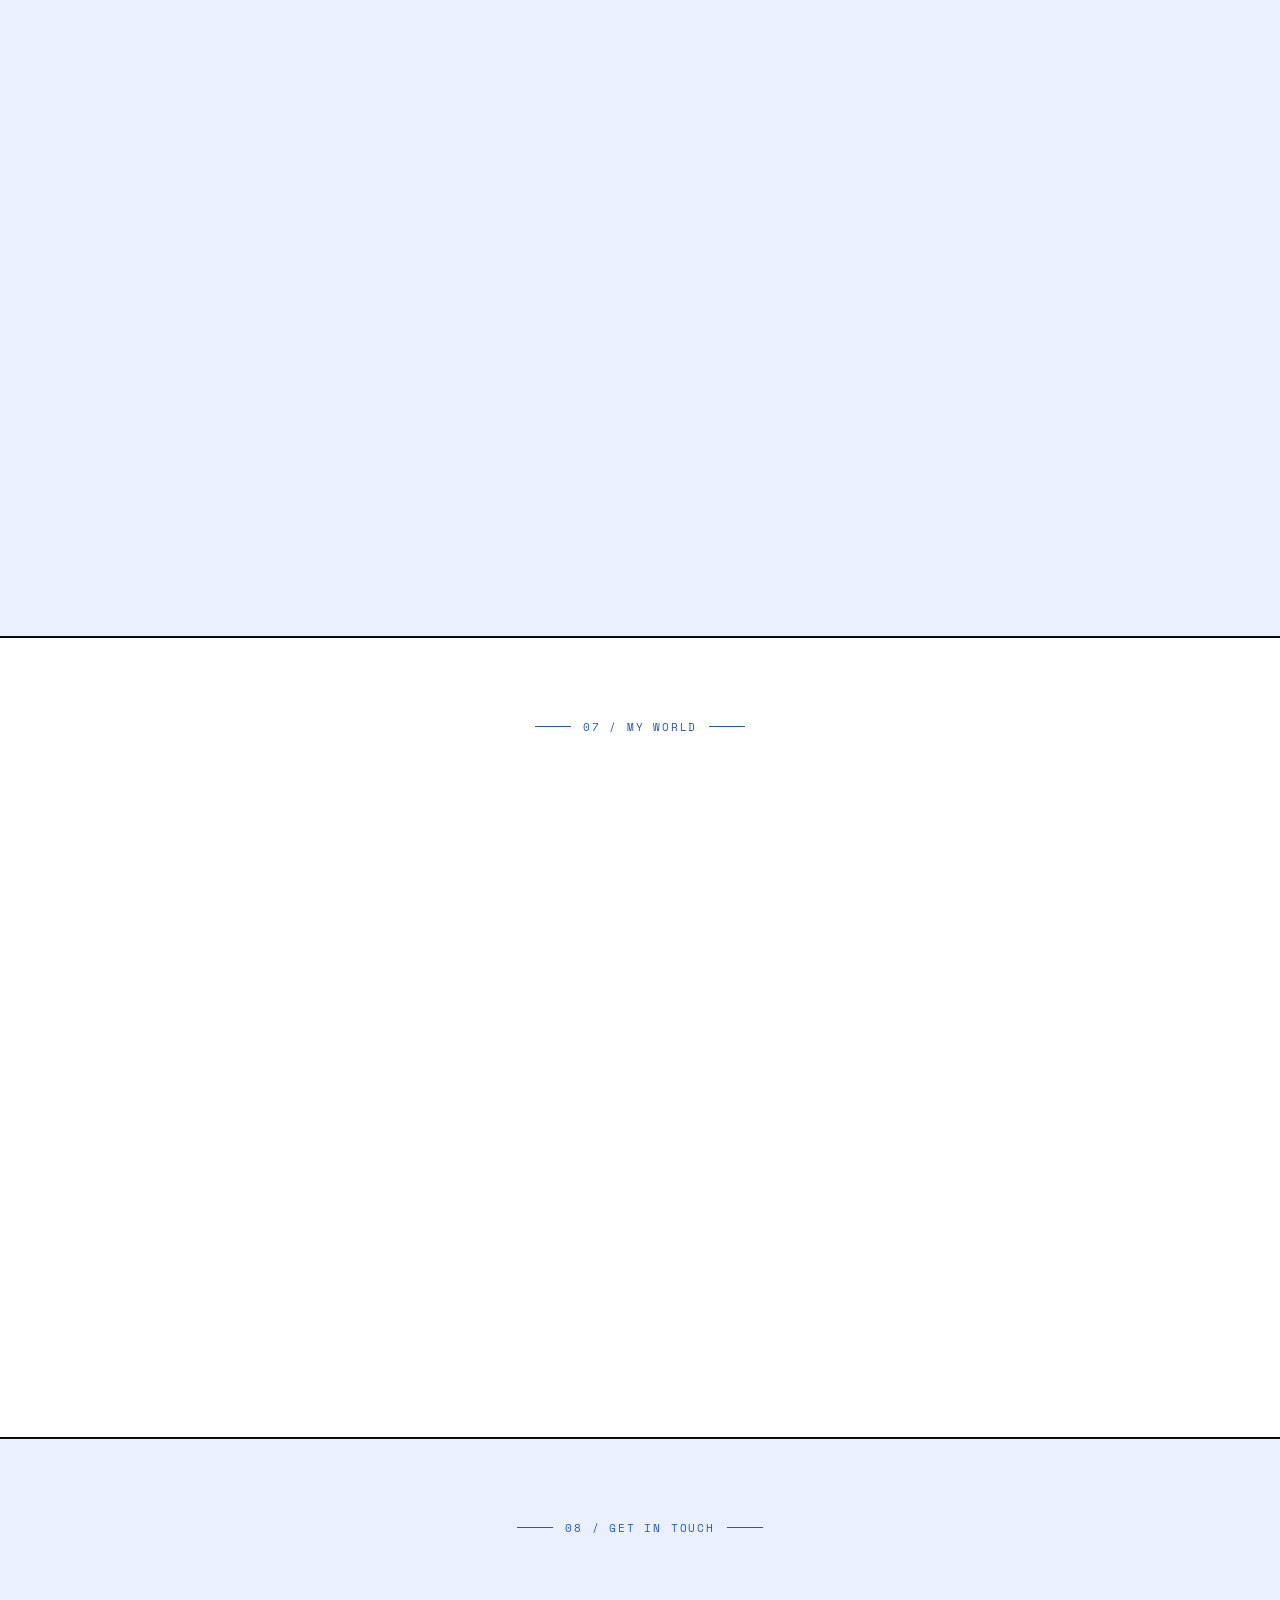
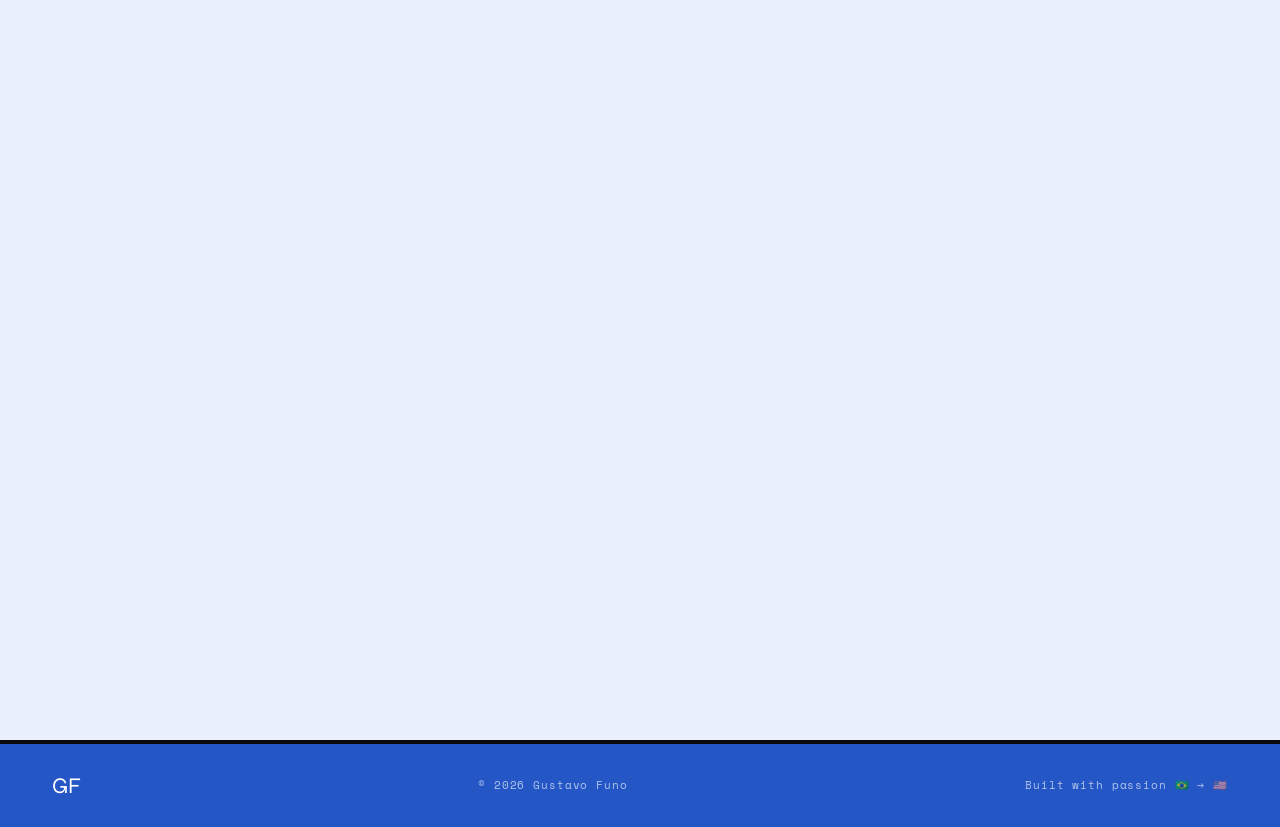
==== commit a36a6239: "Hero: reduce photo size and show full image without crop" ====
--- a/index.html
+++ b/index.html
@@ -6,444 +6,601 @@
   <title>Gustavo Funo — Software Engineer</title>
   <link rel="preconnect" href="https://fonts.googleapis.com" />
   <link rel="preconnect" href="https://fonts.gstatic.com" crossorigin />
-  <link href="https://fonts.googleapis.com/css2?family=Space+Grotesk:wght@300;400;500;600;700&display=swap" rel="stylesheet" />
-  <link rel="stylesheet" href="style.css" />
+  <link href="https://fonts.googleapis.com/css2?family=Syne:wght@600;700;800&family=Space+Mono:ital,wght@0,400;0,700;1,400&family=DM+Sans:ital,opsz,wght@0,9..40,300;0,9..40,400;0,9..40,500;0,9..40,600;0,9..40,700;1,9..40,400&display=swap" rel="stylesheet" />
   <style>
-    /* ── Hero ── */
-    .hero{min-height:100vh}
-    .hero-content{justify-content:center;text-align:center}
-    .hero-buttons{justify-content:center}
-    .hero-scroll{left:70%}
-
-    /* ── Ticker ── */
-    .ticker-strip{overflow:hidden;border-top:2px solid #0A0A0A;border-bottom:2px solid #0A0A0A;background:#0A0A0A;padding:1.1rem 0}
-    .ticker-track{display:flex;width:max-content;animation:tick 28s linear infinite}
-    .ticker-item{font-family:'Space Grotesk',sans-serif;font-size:.95rem;font-weight:600;letter-spacing:.12em;text-transform:uppercase;white-space:nowrap;padding:0 2.5rem;color:#FFFFFF;display:flex;align-items:center;gap:2rem}
-    .ticker-item::after{content:'◆';color:#2457C5;font-size:.55rem}
+    /* === TOKENS === */
+    :root {
+      --blk:#0A0A0A; --wht:#FFFFFF; --blu:#2457C5; --blu-dk:#1a3a8f; --blu-lt:#3a6fd8;
+      --gry:#F3F3F1; --gry2:#E5E5E2; --txt-md:#5A5A58;
+      --bdr:2px solid #0A0A0A; --bdr-t:1px solid #0A0A0A;
+      --sh:5px 5px 0 #0A0A0A; --sh-lg:8px 8px 0 #0A0A0A; --sh-blu:5px 5px 0 #2457C5;
+      --fd:'Syne',sans-serif; --fb:'DM Sans',sans-serif; --fm:'Space Mono',monospace;
+      --ease:cubic-bezier(0.16,1,0.3,1);
+    }
+
+    /* === RESET === */
+    *,*::before,*::after{margin:0;padding:0;box-sizing:border-box}
+    html{scroll-behavior:smooth;font-size:16px}
+    body{font-family:var(--fb);color:var(--blk);background:var(--wht);overflow-x:hidden;-webkit-font-smoothing:antialiased}
+    img{display:block;max-width:100%}
+    a{text-decoration:none;color:inherit}
+    button{font-family:inherit;cursor:pointer}
+
+    /* === UTILS === */
+    .wrap{max-width:1240px;margin:0 auto;padding:0 2rem}
+    .sec{padding:80px 0}
+    .sec-num{font-family:var(--fm);font-size:.7rem;letter-spacing:.16em;text-transform:uppercase;color:var(--blu);display:flex;align-items:center;justify-content:center;gap:.75rem;margin-bottom:1.25rem}
+    .sec-num::before,.sec-num::after{content:'';flex:none;width:36px;height:1px;background:var(--blu)}
+    .sec-title{font-family:var(--fd);font-size:clamp(2.5rem,5.5vw,4.5rem);line-height:1;letter-spacing:-.02em;font-weight:800;margin-bottom:3.5rem;text-align:center}
+
+    /* reveal */
+    .rv{opacity:0;transform:translateY(36px);transition:opacity .55s var(--ease),transform .55s var(--ease)}
+    .rv.fl{transform:translateX(-44px)}
+    .rv.fr{transform:translateX(44px)}
+    .rv.on{opacity:1;transform:translate(0)}
+    .rv.d1{transition-delay:.1s}.rv.d2{transition-delay:.2s}.rv.d3{transition-delay:.3s}
+
+    /* btn */
+    .btn{display:inline-flex;align-items:center;gap:.45rem;padding:.8rem 1.65rem;font-family:var(--fm);font-size:.72rem;font-weight:500;letter-spacing:.1em;text-transform:uppercase;border:var(--bdr);box-shadow:var(--sh);cursor:pointer;transition:transform .15s var(--ease),box-shadow .15s var(--ease)}
+    .btn:hover{transform:translate(-2px,-2px);box-shadow:7px 7px 0 var(--blk)}
+    .btn:active{transform:translate(2px,2px);box-shadow:2px 2px 0 var(--blk)}
+    .btn-pri{background:var(--blu);color:var(--wht);border-color:var(--blu);box-shadow:var(--sh)}
+    .btn-blk{background:var(--blk);color:var(--wht)}
+    .btn-out{background:transparent;color:var(--blk);border-color:var(--blk)}
+    .btn-sm{padding:.55rem 1.1rem;font-size:.68rem}
+    .btn-fw{width:100%;justify-content:center}
+
+    /* === NAVBAR === */
+    .nav{position:fixed;top:0;left:0;right:0;z-index:1000;background:var(--wht);border-bottom:var(--bdr)}
+    .nav-c{display:flex;align-items:stretch;height:58px}
+    .nav-logo{font-family:var(--fd);font-size:1.55rem;letter-spacing:.06em;color:var(--wht);background:var(--blu);padding:0 1.4rem;display:flex;align-items:center;border-right:var(--bdr);transition:background .2s}
+    .nav-logo:hover{background:var(--blk)}
+    .nav-links{display:flex;align-items:stretch;list-style:none;padding:0 .75rem;flex:1}
+    .nav-links a{font-family:var(--fm);font-size:.68rem;font-weight:500;letter-spacing:.1em;text-transform:uppercase;color:var(--blk);padding:0 .9rem;display:flex;align-items:center;border-bottom:3px solid transparent;transition:border-color .2s,color .2s}
+    .nav-links a:hover,.nav-links a.active{border-bottom-color:var(--blu);color:var(--blu)}
+    .nav-cta{font-family:var(--fm)!important;font-size:.68rem!important;letter-spacing:.1em!important;text-transform:uppercase!important;background:var(--blk)!important;color:var(--wht)!important;padding:0 1.4rem!important;border-left:var(--bdr)!important;border-bottom:none!important;transition:background .2s!important}
+    .nav-cta:hover{background:var(--blu)!important;border-bottom-color:transparent!important;color:var(--wht)!important}
+    .hbg{display:none;flex-direction:column;justify-content:center;gap:5px;padding:0 1.1rem;background:none;border:none;border-left:var(--bdr);cursor:none}
+    .hbg span{display:block;width:20px;height:2px;background:var(--blk);transition:transform .3s,opacity .3s}
+    .hbg.open span:nth-child(1){transform:translateY(7px) rotate(45deg)}
+    .hbg.open span:nth-child(2){opacity:0}
+    .hbg.open span:nth-child(3){transform:translateY(-7px) rotate(-45deg)}
+    .mob-nav{display:none;position:fixed;top:58px;left:0;right:0;background:var(--wht);border-bottom:var(--bdr);z-index:999}
+    .mob-nav.open{display:block}
+    .mob-nav a{display:block;padding:.9rem 2rem;font-family:var(--fm);font-size:.75rem;letter-spacing:.1em;text-transform:uppercase;border-bottom:var(--bdr-t);transition:background .2s}
+    .mob-nav a:hover{background:var(--gry)}
+
+    /* === HERO === */
+    .hero{min-height:100vh;padding-top:58px;display:grid;grid-template-columns:55% 45%;position:relative}
+    .hero-l{display:flex;flex-direction:column;justify-content:center;padding:4rem 3rem 4rem 4rem;border-right:1px solid var(--gry2);position:relative;overflow:hidden;background:var(--wht)}
+    .hero-wm{position:absolute;font-family:var(--fd);font-size:clamp(8rem,18vw,16rem);color:rgba(0,0,0,0.04);line-height:1;top:50%;left:-1rem;transform:translateY(-50%);pointer-events:none;user-select:none;letter-spacing:-.05em;z-index:0}
+    .hero-l>*:not(.hero-wm){position:relative;z-index:1}
+    .hero-eye{font-family:var(--fm);font-size:.68rem;letter-spacing:.18em;text-transform:uppercase;color:var(--txt-md);margin-bottom:2rem;display:flex;align-items:center;gap:.65rem}
+    .hero-eye::before{content:'';display:block;width:28px;height:2px;background:var(--blu);flex:none}
+    .name-wrap{overflow:hidden;line-height:.88}
+    .n1,.n2{display:block;font-family:var(--fd);font-size:clamp(2.25rem,4vw,4rem);letter-spacing:-.03em;font-weight:700}
+    .n1{color:var(--blk);transform:translateY(105%);animation:su .75s var(--ease) .2s forwards}
+    .n2{color:transparent;-webkit-text-stroke:2px var(--blk);transform:translateY(105%);animation:su .75s var(--ease) .38s forwards}
+    @keyframes su{to{transform:translateY(0)}}
+    .hero-tag{font-size:.98rem;line-height:1.72;color:var(--txt-md);margin-top:2.25rem;margin-bottom:2.5rem;max-width:380px;opacity:0;transform:translateY(12px);animation:slidefi .65s var(--ease) .7s forwards}
+    .hero-btns{display:flex;gap:1rem;flex-wrap:wrap;opacity:0;transform:translateY(12px);animation:slidefi .65s var(--ease) .88s forwards}
+    @keyframes slidefi{to{opacity:1;transform:translateY(0)}}
+    @keyframes fi{to{opacity:1}}
+    .hero-stat{position:absolute;bottom:2rem;left:4rem;font-family:var(--fm);font-size:.62rem;letter-spacing:.1em;text-transform:uppercase;color:var(--txt-md);display:flex;align-items:center;gap:.5rem;opacity:0;animation:fi .6s var(--ease) 1.1s forwards}
+    .dot-g{width:7px;height:7px;background:#22c55e;border-radius:50%;animation:pulse 2s infinite}
+    @keyframes pulse{0%,100%{opacity:1}50%{opacity:.3}}
+    .hero-r{display:flex;flex-direction:column;justify-content:center;align-items:center;padding:4rem 2rem;background:var(--gry);position:relative;overflow:hidden}
+    .hero-r::before{content:'';position:absolute;inset:0;background-image:radial-gradient(circle,var(--gry2) 1px,transparent 1px);background-size:24px 24px;opacity:.45;pointer-events:none}
+    .hero-yr{position:absolute;top:1.25rem;left:1.5rem;font-family:var(--fm);font-size:.58rem;letter-spacing:.16em;color:var(--txt-md);text-transform:uppercase;opacity:0;animation:fi .5s var(--ease) .3s forwards;z-index:1}
+    .img-wrap{position:relative;z-index:1}
+    .hero-img{width:100%;max-width:240px;display:block;border:1px solid rgba(0,0,0,0.1);box-shadow:0 28px 70px rgba(0,0,0,0.1);clip-path:inset(100% 0 0 0);animation:wipe .95s var(--ease) .45s forwards}
+    @keyframes wipe{to{clip-path:inset(0 0 0 0)}}
+    .hero-bdg{position:absolute;bottom:-14px;right:-14px;background:var(--blu);color:var(--wht);border:var(--bdr);padding:.55rem .9rem;font-family:var(--fm);font-size:.6rem;letter-spacing:.1em;text-transform:uppercase;white-space:nowrap;opacity:0;animation:fi .5s var(--ease) 1.4s forwards,float 3.5s ease-in-out 1.9s infinite}
+    @keyframes float{0%,100%{transform:translateY(0)}50%{transform:translateY(-7px)}}
+    .scroll-ind{position:absolute;bottom:2rem;right:2.5rem;display:flex;flex-direction:column;align-items:center;gap:.5rem;font-family:var(--fm);font-size:.55rem;letter-spacing:.16em;color:var(--txt-md);text-transform:uppercase;opacity:0;animation:fi .5s var(--ease) 1.2s forwards;z-index:1}
+    .scroll-line{width:1px;height:38px;background:linear-gradient(to bottom,var(--blu),transparent);transform:scaleY(0);transform-origin:top;animation:sline 1.9s ease-in-out 1.7s infinite}
+    @keyframes sline{0%{transform:scaleY(0);transform-origin:top;opacity:1}45%{transform:scaleY(1);transform-origin:top;opacity:1}46%{transform-origin:bottom}90%,100%{transform:scaleY(0);transform-origin:bottom;opacity:0}}
+
+    /* === TICKER === */
+    .ticker{overflow:hidden;border-top:var(--bdr);border-bottom:var(--bdr);background:var(--blk);padding:.8rem 0}
+    .ticker-t{display:flex;width:max-content;animation:tick 28s linear infinite}
+    .ticker-i{font-family:var(--fm);font-size:.68rem;letter-spacing:.14em;text-transform:uppercase;white-space:nowrap;padding:0 2rem;color:var(--wht);display:flex;align-items:center;gap:1.5rem}
+    .ticker-i::after{content:'●';color:var(--blu);font-size:.45rem}
     @keyframes tick{from{transform:translateX(0)}to{transform:translateX(-50%)}}
 
-    /* ── Skill card upgrade ── */
-    .skill-card{position:relative;overflow:hidden;border:2px solid #0A0A0A;box-shadow:5px 5px 0 #0A0A0A;transition:transform .2s cubic-bezier(.22,1,.36,1),box-shadow .2s cubic-bezier(.22,1,.36,1)}
-    .skill-card::before{content:'';position:absolute;top:0;left:0;right:0;height:3px;background:#2457C5}
-    .skill-card:hover{transform:translate(-3px,-3px);box-shadow:8px 8px 0 #0A0A0A}
-
-    /* ── Project card upgrade ── */
-    .project-card{border:2px solid #0A0A0A;box-shadow:5px 5px 0 #0A0A0A;transition:transform .2s cubic-bezier(.22,1,.36,1),box-shadow .2s cubic-bezier(.22,1,.36,1)}
-    .project-card:hover{transform:translate(-4px,-4px);box-shadow:9px 9px 0 #0A0A0A}
+    /* === ABOUT === */
+    .about{border-bottom:var(--bdr)}
+    .about-g{display:grid;grid-template-columns:1.2fr 0.8fr;gap:4rem;align-items:center}
+    .about-t h2{font-family:var(--fd);font-size:clamp(2rem,4vw,3.25rem);line-height:1.05;margin-bottom:1.75rem}
+    .about-t p{font-size:.95rem;line-height:1.78;color:var(--txt-md);margin-bottom:1.5rem}
+    .tags{display:flex;flex-wrap:wrap;gap:.55rem;margin-bottom:1.75rem}
+    .tag{font-family:var(--fm);font-size:.65rem;letter-spacing:.08em;text-transform:uppercase;padding:.4rem .85rem;border:var(--bdr-t);background:var(--gry)}
+    .flags{display:flex;align-items:center;gap:.75rem}
+    .flag{height:22px;width:auto;border:1px solid var(--gry2)}
+    .fl-ar{font-family:var(--fm);font-size:.8rem;color:var(--txt-md)}
+    .about-ph{position:relative}
+    .about-ph img{width:85%;max-width:340px;aspect-ratio:4/5;object-fit:cover;border:var(--bdr);box-shadow:var(--sh);display:block}
+    .about-lbl{position:absolute;bottom:0;left:0;right:0;background:var(--blu);color:var(--wht);padding:.9rem 1.25rem;font-family:var(--fm);font-size:.65rem;letter-spacing:.1em;text-transform:uppercase;border:var(--bdr);border-top:none}
+
+    /* === SKILLS === */
+    .skills{background:#EBF0FF;border-bottom:var(--bdr)}
+    .sk-g{display:grid;grid-template-columns:repeat(auto-fit,minmax(190px,1fr));gap:1.5rem}
+    .sk-c{background:var(--wht);border:var(--bdr);padding:1.75rem 1.5rem;box-shadow:var(--sh);transition:transform .2s var(--ease),box-shadow .2s var(--ease);position:relative;overflow:hidden}
+    .sk-c::before{content:'';position:absolute;top:0;left:0;right:0;height:3px;background:var(--blu)}
+    .sk-c:hover{transform:translate(-3px,-3px);box-shadow:8px 8px 0 var(--blk)}
+    .sk-ic{font-size:1.8rem;margin-bottom:.9rem}
+    .sk-c h3{font-family:var(--fd);font-size:1.2rem;letter-spacing:-.01em;margin-bottom:.45rem}
+    .sk-c p{font-size:.82rem;line-height:1.6;color:var(--txt-md)}
+
+    /* === EXPERIENCE === */
+    .exp{border-bottom:var(--bdr)}
+    .tl{display:flex;flex-direction:column;gap:2rem}
+    .tl-i{display:grid;grid-template-columns:100px 1fr;gap:2.5rem;align-items:start}
+    .tl-d{font-family:var(--fd);font-size:2rem;line-height:1;color:var(--blu);letter-spacing:-.01em;text-align:right;padding-top:.25rem}
+    .tl-c{border:var(--bdr);padding:2rem;box-shadow:var(--sh);background:var(--wht);position:relative}
+    .tl-c::before{content:'';position:absolute;top:0;left:0;right:0;height:4px;background:var(--blu)}
+    .tl-h{display:flex;align-items:flex-start;justify-content:space-between;gap:1rem;margin-bottom:.4rem}
+    .tl-h h3{font-family:var(--fd);font-size:1.4rem;letter-spacing:-.01em}
+    .bdg{font-family:var(--fm);font-size:.62rem;font-weight:500;letter-spacing:.08em;text-transform:uppercase;padding:.28rem .65rem;border:1px solid;white-space:nowrap;flex:none}
+    .bdg-g{color:#16a34a;border-color:#16a34a;background:#f0fdf4}
+    .bdg-b{color:var(--blu);border-color:var(--blu);background:#eff4ff}
+    .tl-co{font-family:var(--fm);font-size:.68rem;letter-spacing:.1em;text-transform:uppercase;color:var(--txt-md);margin-bottom:.9rem}
+    .tl-p{font-size:.9rem;line-height:1.72;color:var(--txt-md);margin-bottom:1.1rem}
+    .sk-tags{display:flex;flex-wrap:wrap;gap:.45rem}
+    .sk-t{font-family:var(--fm);font-size:.62rem;letter-spacing:.08em;text-transform:uppercase;padding:.28rem .65rem;background:var(--gry);border:1px solid var(--gry2)}
+
+    /* === PROJECTS === */
+    .proj{background:#EBF0FF;border-bottom:var(--bdr)}
+    .pr-g{display:grid;grid-template-columns:1fr 1fr;gap:2rem}
+    .pr-c{background:var(--wht);border:var(--bdr);box-shadow:var(--sh);display:flex;flex-direction:column;transition:transform .2s var(--ease),box-shadow .2s var(--ease);overflow:hidden}
+    .pr-c:hover{transform:translate(-4px,-4px);box-shadow:9px 9px 0 var(--blk)}
+    .pr-top{border-bottom:var(--bdr);padding:1.1rem 1.5rem;display:flex;align-items:center;justify-content:space-between;background:var(--gry)}
+    .pr-lang{font-family:var(--fm);font-size:.65rem;font-weight:500;letter-spacing:.1em;text-transform:uppercase;padding:.28rem .65rem;border:1px solid}
+    .py{color:#2563eb;border-color:#2563eb;background:#eff6ff}
+    .un{color:#7c3aed;border-color:#7c3aed;background:#f5f3ff}
+    .dev-b{font-family:var(--fm);font-size:.6rem;letter-spacing:.08em;text-transform:uppercase;padding:.28rem .65rem;background:#fef3c7;border:1px solid #f59e0b;color:#92400e}
+    .pr-b{padding:1.75rem;flex:1;display:flex;flex-direction:column}
+    .pr-b h3{font-family:var(--fd);font-size:1.6rem;letter-spacing:-.01em;margin-bottom:.65rem}
+    .pr-b p{font-size:.88rem;line-height:1.72;color:var(--txt-md);flex:1;margin-bottom:1.4rem}
+    .pr-tags{display:flex;flex-wrap:wrap;gap:.45rem;margin-bottom:1.4rem}
+    .pr-t{font-family:var(--fm);font-size:.6rem;letter-spacing:.08em;text-transform:uppercase;padding:.28rem .6rem;background:var(--gry);border:1px solid var(--gry2)}
+
+    /* === TENNIS === */
+    .tennis{border-bottom:var(--bdr)}
+    .tn-g{display:grid;grid-template-columns:1fr 1fr;border:var(--bdr);box-shadow:var(--sh-lg)}
+    .tn-ph{border-right:var(--bdr);overflow:hidden;position:relative}
+    .tn-ph img{width:100%;height:100%;min-height:520px;object-fit:cover;display:block;transition:transform .6s var(--ease)}
+    .tn-ph:hover img{transform:scale(1.04)}
+    .tn-tx{padding:3.5rem 3rem;display:flex;flex-direction:column;justify-content:center}
+    .tn-lv{font-family:var(--fm);font-size:.68rem;letter-spacing:.14em;text-transform:uppercase;color:var(--blu);margin-bottom:1.1rem}
+    .tn-tx h2{font-family:var(--fd);font-size:clamp(2rem,3.5vw,3rem);line-height:1.05;margin-bottom:1.5rem}
+    .tn-tx p{font-size:.92rem;line-height:1.76;color:var(--txt-md);margin-bottom:1rem}
+    .tn-st{display:grid;grid-template-columns:repeat(3,1fr);gap:1rem;border-top:var(--bdr-t);padding-top:1.75rem;margin-top:1.75rem}
+    .stat-v{font-family:var(--fd);font-size:2.5rem;line-height:1;color:var(--blu)}
+    .stat-l{font-family:var(--fm);font-size:.6rem;letter-spacing:.1em;text-transform:uppercase;color:var(--txt-md);margin-top:.2rem}
+
+    /* === HOBBIES === */
+    .hob{background:#EBF0FF;border-bottom:var(--bdr)}
+    .hb-g{display:grid;grid-template-columns:repeat(3,1fr);gap:1.5rem}
+    .hb-c{border:var(--bdr);background:var(--wht);box-shadow:var(--sh);overflow:hidden;transition:transform .2s var(--ease),box-shadow .2s var(--ease)}
+    .hb-c:hover{transform:translate(-3px,-3px);box-shadow:8px 8px 0 var(--blk)}
+    .hb-ph{overflow:hidden;border-bottom:var(--bdr)}
+    .hb-ph img{width:100%;aspect-ratio:4/3;object-fit:cover;display:block;transition:transform .5s var(--ease)}
+    .hb-c:hover .hb-ph img{transform:scale(1.05)}
+    .hb-bd{padding:1.4rem}
+    .hb-ic{font-size:1.4rem;margin-bottom:.65rem}
+    .hb-bd h3{font-family:var(--fd);font-size:1.35rem;letter-spacing:-.01em;margin-bottom:.4rem}
+    .hb-bd p{font-size:.82rem;line-height:1.65;color:var(--txt-md)}
+
+    /* === PHOTOS === */
+    .photos{border-bottom:var(--bdr)}
+    .ph-g{display:grid;grid-template-columns:1fr 1fr;gap:2rem}
+    .ph-c{border:var(--bdr);box-shadow:var(--sh);overflow:hidden}
+    .ph-c img{width:100%;aspect-ratio:4/3;object-fit:cover;display:block;transition:transform .5s var(--ease)}
+    .ph-c:hover img{transform:scale(1.04)}
+    .ph-cap{padding:.9rem 1.1rem;font-family:var(--fm);font-size:.67rem;letter-spacing:.07em;border-top:var(--bdr-t);color:var(--txt-md)}
+
+    /* === CONTACT === */
+    .contact{background:#EBF0FF;border-bottom:var(--bdr)}
+    .ct-sub{font-size:.95rem;line-height:1.72;color:var(--txt-md);max-width:440px;margin-bottom:3.5rem}
+    .ct-g{display:grid;grid-template-columns:1fr 1.35fr;gap:3rem;align-items:start}
+    .ct-lks{border:var(--bdr);box-shadow:var(--sh)}
+    .ct-lk{display:flex;align-items:center;gap:1.1rem;padding:1.2rem 1.4rem;border-bottom:var(--bdr-t);background:var(--wht);transition:background .2s,color .2s}
+    .ct-lk:last-child{border-bottom:none}
+    .ct-lk:hover{background:var(--blu);color:var(--wht)}
+    .ct-lk:hover .ct-lbl{color:rgba(255,255,255,.7)}
+    .ct-lk:hover .ct-val{color:var(--wht)}
+    .ct-ic{font-size:1.3rem;flex:none}
+    .ct-lbl{font-family:var(--fm);font-size:.62rem;letter-spacing:.1em;text-transform:uppercase;color:var(--txt-md);display:block;margin-bottom:.12rem}
+    .ct-val{font-size:.88rem;font-weight:500;color:var(--blk)}
+    .ct-form{background:var(--wht);border:var(--bdr);padding:2.25rem;box-shadow:var(--sh);display:flex;flex-direction:column;gap:1.1rem}
+    .fg{display:flex;flex-direction:column;gap:.35rem}
+    .fg label{font-family:var(--fm);font-size:.65rem;letter-spacing:.1em;text-transform:uppercase;color:var(--txt-md)}
+    .fg input,.fg textarea{padding:.8rem .95rem;border:var(--bdr);background:var(--wht);font-family:var(--fb);font-size:.92rem;color:var(--blk);outline:none;transition:box-shadow .2s;resize:none}
+    .fg input:focus,.fg textarea:focus{box-shadow:var(--sh-blu)}
+    .fm-msg{font-family:var(--fm);font-size:.72rem;letter-spacing:.05em;padding:.7rem .95rem;display:none}
+    .fm-msg.ok{background:#f0fdf4;border:1px solid #22c55e;color:#16a34a;display:block}
+    .fm-msg.er{background:#fef2f2;border:1px solid #ef4444;color:#dc2626;display:block}
+
+    /* === FOOTER === */
+    .footer{border-top:var(--bdr);padding:1.75rem 0;background:var(--blu)}
+    .ft-in{display:flex;align-items:center;justify-content:space-between;flex-wrap:wrap;gap:1rem}
+    .ft-logo{font-family:var(--fd);font-size:1.4rem;letter-spacing:-.01em;color:var(--wht)}
+    .footer p{font-family:var(--fm);font-size:.68rem;letter-spacing:.08em;color:rgba(255,255,255,.65)}
+
+    /* === RESPONSIVE === */
+    @media(max-width:900px){
+      .nav-links{display:none}
+      .hbg{display:flex}
+      .hero{grid-template-columns:1fr;min-height:auto}
+      .hero-l{padding:4.5rem 1.5rem 2.5rem;border-right:none;border-bottom:var(--bdr-t)}
+      .hero-wm{display:none}
+      .hero-r{padding:2.5rem 1.5rem;min-height:55vw}
+      .about-g,.tn-g,.ct-g{grid-template-columns:1fr}
+      .tn-ph{border-right:none;border-bottom:var(--bdr)}
+      .tn-ph img{min-height:300px}
+      .pr-g,.hb-g,.ph-g{grid-template-columns:1fr}
+      .tl-i{grid-template-columns:1fr;gap:.5rem}
+      .tl-d{text-align:left;font-size:2rem}
+    }
+    @media(max-width:600px){
+      .sec{padding:70px 0}
+      .n1,.n2{font-size:clamp(4.5rem,19vw,6rem)}
+      .tn-st{grid-template-columns:1fr 1fr}
+    }
   </style>
 </head>
 <body>
 
-  <!-- ============ NAVBAR ============ -->
-  <nav class="navbar" id="navbar">
-    <div class="nav-container">
-      <a href="#home" class="nav-logo">GF</a>
-      <ul class="nav-links" id="navLinks">
-        <li><a href="#about">About</a></li>
-        <li><a href="#skills">Skills</a></li>
-        <li><a href="#experience">Experience</a></li>
-        <li><a href="#projects">Projects</a></li>
-        <li><a href="#tennis">Tennis</a></li>
-        <li><a href="#hobbies">Hobbies</a></li>
-        <li><a href="#photos">Photos</a></li>
-        <li><a href="#contact" class="nav-cta">Contact</a></li>
-      </ul>
-      <button class="hamburger" id="hamburger" aria-label="Toggle menu">
-        <span></span><span></span><span></span>
-      </button>
-    </div>
-  </nav>
-
-  <!-- ============ HERO ============ -->
-  <section class="hero" id="home">
-    <div class="hero-image-col">
-      <img src="pictures/IMG_4751.jpeg" alt="Gustavo Funo" class="hero-img" />
-    </div>
-    <div class="hero-content">
-      <div class="hero-text">
-        <p class="hero-greeting">Hello, I'm</p>
-        <h1 class="hero-name">Gustavo<br />Funo</h1>
-        <p class="hero-tagline">
-          Software engineer. Tennis player.<br />
-          Car enthusiast. Built in Brazil, studying in Wisconsin.
-        </p>
-        <div class="hero-buttons">
-          <a href="#projects" class="btn btn-primary">View My Work</a>
-          <a href="#contact" class="btn btn-outline">Contact Me</a>
-        </div>
-      </div>
-    </div>
-    <div class="hero-scroll">
+<!-- NAVBAR -->
+<nav class="nav" id="navbar">
+  <div class="nav-c">
+    <a href="#home" class="nav-logo">GF</a>
+    <ul class="nav-links" id="navLinks">
+      <li><a href="#about">About</a></li>
+      <li><a href="#skills">Skills</a></li>
+      <li><a href="#experience">Experience</a></li>
+      <li><a href="#projects">Projects</a></li>
+      <li><a href="#tennis">Tennis</a></li>
+      <li><a href="#hobbies">Hobbies</a></li>
+      <li><a href="#photos">Photos</a></li>
+      <li><a href="#contact" class="nav-cta">Contact</a></li>
+    </ul>
+    <button class="hbg" id="hbg" aria-label="Toggle menu">
+      <span></span><span></span><span></span>
+    </button>
+  </div>
+</nav>
+<div class="mob-nav" id="mobNav">
+  <a href="#about">About</a><a href="#skills">Skills</a><a href="#experience">Experience</a>
+  <a href="#projects">Projects</a><a href="#tennis">Tennis</a><a href="#hobbies">Hobbies</a>
+  <a href="#photos">Photos</a><a href="#contact">Contact</a>
+</div>
+
+<!-- HERO -->
+<section class="hero" id="home">
+  <div class="hero-l" id="heroL">
+    <span class="hero-wm" aria-hidden="true">GF</span>
+    <div class="name-wrap"><span class="n1">Gustavo</span></div>
+    <div class="name-wrap"><span class="n2">Funo</span></div>
+    <p class="hero-tag">Software engineer. Tennis player.<br />Car enthusiast. Built in Brazil, studying in Wisconsin.</p>
+    <div class="hero-btns">
+      <a href="#projects" class="btn btn-pri">View My Work</a>
+      <a href="#contact" class="btn btn-out">Contact Me</a>
+    </div>
+    <div class="hero-stat"><span class="dot-g"></span>Available for internships</div>
+  </div>
+  <div class="hero-r">
+    <div class="hero-yr">— 2026 —</div>
+    <div class="img-wrap">
+      <img src="pictures/IMG_4751.jpeg" alt="Gustavo Funo" class="hero-img" id="heroImg" />
+      <div class="hero-bdg">Open to Opportunities</div>
+    </div>
+    <div class="scroll-ind">
       <span>Scroll</span>
       <div class="scroll-line"></div>
     </div>
-  </section>
-
-  <!-- ============ TICKER ============ -->
-  <div class="ticker-strip">
-    <div class="ticker-track">
-      <div class="ticker-item">Software Engineer</div><div class="ticker-item">Tennis Player</div>
-      <div class="ticker-item">Car Enthusiast</div><div class="ticker-item">Concordia University Wisconsin</div>
-      <div class="ticker-item">B.S. + M.S. Computer Science</div><div class="ticker-item">Built in Brazil</div>
-      <div class="ticker-item">Studying in Wisconsin</div><div class="ticker-item">Open to Internships</div>
-      <div class="ticker-item">Software Engineer</div><div class="ticker-item">Tennis Player</div>
-      <div class="ticker-item">Car Enthusiast</div><div class="ticker-item">Concordia University Wisconsin</div>
-      <div class="ticker-item">B.S. + M.S. Computer Science</div><div class="ticker-item">Built in Brazil</div>
-      <div class="ticker-item">Studying in Wisconsin</div><div class="ticker-item">Open to Internships</div>
-    </div>
-  </div>
-
-  <!-- ============ ABOUT ============ -->
-  <section class="about section" id="about">
-    <div class="container">
-      <div class="section-label">About Me</div>
-      <div class="about-grid">
-        <div class="about-text fade-in">
-          <h2>Building the future,<br />one line at a time.</h2>
-          <p>
-            I'm Gustavo Funo, a 19-year-old Computer Science student from Brazil,
-            currently pursuing my <strong>Bachelor's and Master's degrees</strong> at
-            <strong>Concordia University Wisconsin</strong>. I'm passionate about
-            software engineering, competitive tennis, and pushing limits — both on
-            the court and behind the keyboard.
-          </p>
-          <div class="about-tags">
-            <span class="tag">🇧🇷 From Brazil</span>
-            <span class="tag">📍 Wisconsin, USA</span>
-            <span class="tag">🎓 B.S. + M.S. Computer Science</span>
-            <span class="tag">🎾 Concordia Falcons Tennis</span>
-          </div>
-          <div class="about-flags">
-            <img src="https://flagcdn.com/w40/br.png" alt="Brazil" class="flag" />
-            <span class="flag-arrow">→</span>
-            <img src="https://flagcdn.com/w40/us.png" alt="USA" class="flag" />
-          </div>
+  </div>
+</section>
+
+<!-- TICKER -->
+<div class="ticker">
+  <div class="ticker-t">
+    <div class="ticker-i">Software Engineer</div><div class="ticker-i">Tennis Player</div>
+    <div class="ticker-i">Car Enthusiast</div><div class="ticker-i">Concordia University Wisconsin</div>
+    <div class="ticker-i">B.S. + M.S. Computer Science</div><div class="ticker-i">Built in Brazil</div>
+    <div class="ticker-i">Studying in Wisconsin</div><div class="ticker-i">Open to Internships</div>
+    <div class="ticker-i">Software Engineer</div><div class="ticker-i">Tennis Player</div>
+    <div class="ticker-i">Car Enthusiast</div><div class="ticker-i">Concordia University Wisconsin</div>
+    <div class="ticker-i">B.S. + M.S. Computer Science</div><div class="ticker-i">Built in Brazil</div>
+    <div class="ticker-i">Studying in Wisconsin</div><div class="ticker-i">Open to Internships</div>
+  </div>
+</div>
+
+<!-- ABOUT -->
+<section class="about sec" id="about">
+  <div class="wrap">
+    <div class="sec-num">01 / About Me</div>
+    <div class="about-g">
+      <div class="about-t rv fl">
+        <h2>Code. Court.<br />Repeat.</h2>
+        <p>I'm Gustavo Funo, a 19-year-old Computer Science student from Brazil, currently pursuing my <strong>Bachelor's and Master's degrees</strong> at <strong>Concordia University Wisconsin</strong>. I'm driven by system automation and problem solving — there's nothing more satisfying than turning a complex problem into something clean and efficient.</p>
+        <p>The same mindset I bring to the tennis court — showing up, grinding, and finding a way to win — is exactly what I bring to every project I build.</p>
+        <div class="tags">
+          <span class="tag">🇧🇷 From Brazil</span>
+          <span class="tag">📍 Wisconsin, USA</span>
+          <span class="tag">🎓 B.S. + M.S. CS</span>
+          <span class="tag">🎾 Concordia Falcons</span>
         </div>
-        <div class="about-photo fade-in" style="transition-delay: 0.15s">
-          <div class="photo-frame">
-            <img
-              src="pictures/WhatsApp%20Image%202026-04-07%20at%2021.22.00.jpeg"
-              alt="Gustavo Funo"
-            />
-          </div>
+        <div class="flags">
+          <img src="https://flagcdn.com/w40/br.png" alt="Brazil" class="flag" />
+          <span class="fl-ar">→</span>
+          <img src="https://flagcdn.com/w40/us.png" alt="USA" class="flag" />
         </div>
       </div>
-    </div>
-  </section>
-
-  <!-- ============ SKILLS ============ -->
-  <section class="skills section" id="skills">
-    <div class="container">
-      <div class="section-label">What I Know</div>
-      <h2 class="section-title fade-in">Skills &amp; Technologies</h2>
-      <div class="skills-grid">
-        <div class="skill-card fade-in">
-          <div class="skill-icon">🐍</div>
-          <h3>Python</h3>
-          <p>Data structures, algorithms, scripting &amp; automation</p>
+      <div class="about-ph rv fr">
+        <img src="pictures/WhatsApp%20Image%202026-04-07%20at%2021.22.00.jpeg" alt="Gustavo Funo" />
+        <div class="about-lbl">Gustavo Funo — CS Student &amp; Athlete</div>
+      </div>
+    </div>
+  </div>
+</section>
+
+<!-- SKILLS -->
+<section class="skills sec" id="skills">
+  <div class="wrap">
+    <div class="sec-num">02 / What I Know</div>
+    <h2 class="sec-title rv">The Arsenal</h2>
+    <div class="sk-g">
+      <div class="sk-c rv d1"><div class="sk-ic">🐍</div><h3>Python</h3><p>Data structures, algorithms, scripting &amp; automation</p></div>
+      <div class="sk-c rv d2"><div class="sk-ic">☕</div><h3>Java</h3><p>Object-oriented programming &amp; backend development</p></div>
+      <div class="sk-c rv d1"><div class="sk-ic">🌐</div><h3>HTML &amp; CSS</h3><p>Responsive web design &amp; modern UI development</p></div>
+      <div class="sk-c rv d2"><div class="sk-ic">🎮</div><h3>C# &amp; Unity</h3><p>Game development &amp; real-time interactive applications</p></div>
+      <div class="sk-c rv d3"><div class="sk-ic">🤖</div><h3>Claude Code</h3><p>AI-assisted development &amp; intelligent agent workflows</p></div>
+    </div>
+  </div>
+</section>
+
+<!-- EXPERIENCE -->
+<section class="exp sec" id="experience">
+  <div class="wrap">
+    <div class="sec-num">03 / Experience</div>
+    <h2 class="sec-title rv">The Journey</h2>
+    <div class="tl">
+      <div class="tl-i rv fl">
+        <div class="tl-d">NOW</div>
+        <div class="tl-c">
+          <div class="tl-h"><h3>Gym Assistant</h3><span class="bdg bdg-g">Current</span></div>
+          <p class="tl-co">Concordia University Wisconsin</p>
+          <p class="tl-p">Supporting university gym operations while developing key professional skills in a fast-paced team environment, managing facilities and assisting students daily.</p>
+          <div class="sk-tags"><span class="sk-t">Leadership</span><span class="sk-t">Management</span><span class="sk-t">Communication</span></div>
         </div>
-        <div class="skill-card fade-in">
-          <div class="skill-icon">☕</div>
-          <h3>Java</h3>
-          <p>Object-oriented programming &amp; backend development</p>
+      </div>
+      <div class="tl-i rv fl d2">
+        <div class="tl-d">NEXT</div>
+        <div class="tl-c">
+          <div class="tl-h"><h3>Software Engineering Intern</h3><span class="bdg bdg-b">Open</span></div>
+          <p class="tl-co">Your Company?</p>
+          <p class="tl-p">Actively seeking internship opportunities in software engineering where I can contribute meaningfully, learn fast, and grow as a developer.</p>
+          <a href="#contact" class="btn btn-pri btn-sm">Let's Talk</a>
         </div>
-        <div class="skill-card fade-in">
-          <div class="skill-icon">🌐</div>
-          <h3>HTML &amp; CSS</h3>
-          <p>Responsive web design &amp; modern UI development</p>
+      </div>
+    </div>
+  </div>
+</section>
+
+<!-- PROJECTS -->
+<section class="proj sec" id="projects">
+  <div class="wrap">
+    <div class="sec-num">04 / What I've Built</div>
+    <h2 class="sec-title rv">The Work</h2>
+    <div class="pr-g">
+      <div class="pr-c rv fl">
+        <div class="pr-top"><span class="pr-lang py">Python</span></div>
+        <div class="pr-b">
+          <h3>BlackJack Game</h3>
+          <p>A fully functional Blackjack card game built in Python — complete with game logic, hand evaluation, scoring, and a clean terminal interface. Originally built to play with friends.</p>
+          <div class="pr-tags"><span class="pr-t">Game Logic</span><span class="pr-t">Terminal UI</span><span class="pr-t">OOP</span></div>
+          <a href="https://github.com/gustavofuno/blackjack-python" target="_blank" rel="noopener" class="btn btn-blk btn-sm">View Code →</a>
         </div>
-        <div class="skill-card fade-in">
-          <div class="skill-icon">🎮</div>
-          <h3>C# &amp; Unity</h3>
-          <p>Game development &amp; real-time interactive applications</p>
+      </div>
+      <div class="pr-c rv fr">
+        <div class="pr-top"><span class="pr-lang un">Unity / C#</span><span class="dev-b">In Development</span></div>
+        <div class="pr-b">
+          <h3>First-Person Shooter</h3>
+          <p>A 3D first-person shooter built in Unity with C#. Currently developing core mechanics including player movement, combat systems, and immersive level design.</p>
+          <div class="pr-tags"><span class="pr-t">Unity</span><span class="pr-t">C#</span><span class="pr-t">3D Game Dev</span></div>
         </div>
-        <div class="skill-card fade-in">
-          <div class="skill-icon">🤖</div>
-          <h3>Claude Code</h3>
-          <p>AI-assisted development &amp; intelligent agent workflows</p>
+      </div>
+    </div>
+  </div>
+</section>
+
+<!-- TENNIS -->
+<section class="tennis sec" id="tennis">
+  <div class="wrap">
+    <div class="sec-num rv">05 / On The Court</div>
+    <div class="tn-g rv">
+      <div class="tn-ph">
+        <img src="pictures/IMG_4752.jpeg" alt="Gustavo Funo — Concordia Falcons Tennis" />
+      </div>
+      <div class="tn-tx">
+        <p class="tn-lv">Semi-Professional Level</p>
+        <h2>Game. Set.<br />Match Point.</h2>
+        <p>Competing for the <strong>Concordia University Wisconsin Falcons</strong> tennis team has been one of the most defining chapters of my life. Tennis isn't just a sport — it's a discipline that has shaped who I am as a person and as a professional.</p>
+        <p>Every match taught me how to stay composed under pressure, how to bounce back from failure, and how to keep pushing when things get hard.</p>
+        <div class="tn-st">
+          <div><div class="stat-v">4+</div><div class="stat-l">Years Competing</div></div>
+          <div><div class="stat-v">D3</div><div class="stat-l">NCAA Division</div></div>
+          <div><div class="stat-v">🎾</div><div class="stat-l">Semi-Pro Level</div></div>
         </div>
       </div>
     </div>
-  </section>
-
-  <!-- ============ EXPERIENCE ============ -->
-  <section class="experience section" id="experience">
-    <div class="container">
-      <div class="section-label">Experience</div>
-      <h2 class="section-title fade-in">Where I've Been</h2>
-      <div class="timeline">
-        <div class="timeline-item fade-in">
-          <div class="timeline-dot"></div>
-          <div class="timeline-content">
-            <div class="timeline-header">
-              <h3>Gym Assistant</h3>
-              <span class="timeline-badge current">Current</span>
-            </div>
-            <p class="timeline-company">Concordia University Wisconsin</p>
-            <p class="timeline-desc">
-              Supporting university gym operations while developing key professional
-              skills in a fast-paced team environment, managing facilities and
-              assisting students daily.
-            </p>
-            <div class="timeline-skills">
-              <span class="skill-tag">Leadership</span>
-              <span class="skill-tag">Management</span>
-              <span class="skill-tag">Communication</span>
-            </div>
-          </div>
-        </div>
-        <div class="timeline-item fade-in" style="transition-delay: 0.15s">
-          <div class="timeline-dot seeking-dot"></div>
-          <div class="timeline-content seeking-content">
-            <div class="timeline-header">
-              <h3>Software Engineering Intern</h3>
-              <span class="timeline-badge open">Open to Opportunities</span>
-            </div>
-            <p class="timeline-company">Your Company?</p>
-            <p class="timeline-desc">
-              Actively seeking internship opportunities in software engineering where
-              I can contribute meaningfully, learn fast, and grow as a developer.
-            </p>
-            <a href="#contact" class="btn btn-primary btn-sm">Let's Talk</a>
-          </div>
-        </div>
-      </div>
-    </div>
-  </section>
-
-  <!-- ============ PROJECTS ============ -->
-  <section class="projects section" id="projects">
-    <div class="container">
-      <div class="section-label">What I've Built</div>
-      <h2 class="section-title fade-in">Projects</h2>
-      <div class="projects-grid">
-        <div class="project-card fade-in">
-          <div class="project-top">
-            <span class="project-lang python">Python</span>
-          </div>
-          <h3>BlackJack Game</h3>
-          <p>
-            A fully functional Blackjack card game built in Python — complete with
-            game logic, hand evaluation, scoring, and a clean terminal interface.
-            Originally built to play with friends.
-          </p>
-          <div class="project-footer">
-            <span class="project-tag">Game Logic</span>
-            <span class="project-tag">Terminal UI</span>
-            <span class="project-tag">OOP</span>
-          </div>
-          <a href="https://github.com/gustavofuno/blackjack-python" target="_blank" rel="noopener" class="btn btn-primary btn-sm" style="margin-top: 1.25rem; align-self: flex-start;">View Code →</a>
-        </div>
-        <div class="project-card fade-in" style="transition-delay: 0.12s">
-          <div class="project-top">
-            <span class="project-lang unity">Unity / C#</span>
-            <span class="dev-badge">In Development</span>
-          </div>
-          <h3>First-Person Shooter</h3>
-          <p>
-            A 3D first-person shooter built in Unity with C#. Currently developing
-            core mechanics including player movement, combat systems, and immersive
-            level design.
-          </p>
-          <div class="project-footer">
-            <span class="project-tag">Unity</span>
-            <span class="project-tag">C#</span>
-            <span class="project-tag">3D Game Dev</span>
-          </div>
-        </div>
-      </div>
-    </div>
-  </section>
-
-  <!-- ============ TENNIS ============ -->
-  <section class="tennis section" id="tennis">
-    <div class="container">
-      <div class="tennis-grid">
-        <div class="tennis-photo fade-in">
-          <img
-            src="pictures/IMG_4752.jpeg"
-            alt="Gustavo Funo celebrating on the tennis court for the Concordia Falcons"
-          />
-        </div>
-        <div class="tennis-text fade-in" style="transition-delay: 0.15s">
-          <div class="section-label">On The Court</div>
-          <h2>Concordia Falcons<br />Tennis Team</h2>
-          <p class="tennis-level">Semi-Professional Level</p>
-          <p>
-            Competing for the <strong>Concordia University Wisconsin Falcons</strong>
-            tennis team has been one of the most defining chapters of my life. Tennis
-            isn't just a sport — it's a discipline that has shaped who I am as a
-            person and as a professional.
-          </p>
-          <p>
-            Every match taught me how to stay composed under pressure, how to bounce
-            back from failure, and how to keep pushing when things get hard. Those
-            are the exact same qualities I bring to every line of code I write.
-          </p>
-          <div class="tennis-values">
-            <div class="value">
-              <span class="value-icon">🎯</span>
-              <span>Discipline</span>
-            </div>
-            <div class="value">
-              <span class="value-icon">💪</span>
-              <span>Resilience</span>
-            </div>
-            <div class="value">
-              <span class="value-icon">🧠</span>
-              <span>Focus</span>
-            </div>
-          </div>
-        </div>
-      </div>
-    </div>
-  </section>
-
-  <!-- ============ HOBBIES ============ -->
-  <section class="hobbies section" id="hobbies">
-    <div class="container">
-      <div class="section-label">Beyond The Code</div>
-      <h2 class="section-title fade-in">What I Love</h2>
-      <div class="hobbies-grid">
-        <div class="hobby-card fade-in">
-          <div class="hobby-photo">
-            <img src="pictures/WhatsApp%20Image%202026-04-08%20at%2019.58.38.jpeg" alt="Gaming with friends" />
-          </div>
-          <div class="hobby-body">
-            <div class="hobby-icon">🎮</div>
-            <h3>Gaming</h3>
-            <p>
-              From competitive multiplayer to story-driven RPGs, gaming fuels my
-              creativity and my passion for building interactive experiences.
-            </p>
-          </div>
-        </div>
-        <div class="hobby-card fade-in" style="transition-delay: 0.1s">
-          <div class="hobby-photo">
-            <img src="pictures/WhatsApp%20Image%202026-04-08%20at%2019.59.41.jpeg" alt="Car enthusiast" />
-          </div>
-          <div class="hobby-body">
-            <div class="hobby-icon">🚗</div>
-            <h3>Cars</h3>
-            <p>
-              A true car enthusiast — I love the engineering, the design, and the
-              culture. Cars are where art and technology collide perfectly.
-            </p>
-          </div>
-        </div>
-        <div class="hobby-card fade-in" style="transition-delay: 0.2s">
-          <div class="hobby-photo">
-            <img src="pictures/WhatsApp%20Image%202026-04-08%20at%2020.01.43.jpeg" alt="Tennis on clay" />
-          </div>
-          <div class="hobby-body">
-            <div class="hobby-icon">🎾</div>
-            <h3>Tennis</h3>
-            <p>
-              Semi-professional tennis player competing for the Concordia Falcons.
-              The court is where I learned discipline, focus, and resilience.
-            </p>
-          </div>
-        </div>
-      </div>
-    </div>
-  </section>
-
-  <!-- ============ PHOTOS ============ -->
-  <section class="photos section" id="photos">
-    <div class="container">
-      <div class="section-label">My World</div>
-      <h2 class="section-title fade-in">Family &amp; Friends</h2>
-      <div class="photos-grid">
-        <div class="photo-col fade-in">
-          <div class="photo-card">
-            <img
-              src="pictures/WhatsApp%20Image%202026-04-07%20at%2018.56.19.jpeg"
-              alt="Gustavo Funo with his family"
-            />
-            <div class="photo-caption">
-              The people who made me — my family from Brazil 🇧🇷
-            </div>
-          </div>
-        </div>
-        <div class="photo-col fade-in" style="transition-delay: 0.15s">
-          <div class="photo-card">
-            <img
-              src="pictures/WhatsApp%20Image%202026-04-07%20at%2021.00.11.jpeg"
-              alt="Gustavo Funo with friends"
-            />
-            <div class="photo-caption">
-              My crew — the people who make every moment worth it 🤝
-            </div>
-          </div>
-        </div>
-      </div>
-    </div>
-  </section>
-
-  <!-- ============ CONTACT ============ -->
-  <section class="contact section" id="contact">
-    <div class="container">
-      <div class="section-label">Get In Touch</div>
-      <h2 class="section-title fade-in">Let's Connect</h2>
-      <p class="contact-sub fade-in">
-        Whether you have an internship opportunity, a project idea, or just want
-        to say hello — my inbox is always open.
-      </p>
-      <div class="contact-grid">
-        <div class="contact-links fade-in">
-          <a href="mailto:gustavo.funo@gmail.com" class="contact-link">
-            <span class="contact-icon">✉️</span>
-            <div>
-              <p class="contact-link-label">Email</p>
-              <p class="contact-link-value">gustavo.funo@gmail.com</p>
-            </div>
-          </a>
-          <a href="https://github.com/gustavofuno" target="_blank" rel="noopener" class="contact-link">
-            <span class="contact-icon">💻</span>
-            <div>
-              <p class="contact-link-label">GitHub</p>
-              <p class="contact-link-value">github.com/gustavofuno</p>
-            </div>
-          </a>
-          <a href="https://www.linkedin.com/in/gustavo-souza-funo-54242a3b8" target="_blank" rel="noopener" class="contact-link">
-            <span class="contact-icon">🔗</span>
-            <div>
-              <p class="contact-link-label">LinkedIn</p>
-              <p class="contact-link-value">Gustavo Souza Funo</p>
-            </div>
-          </a>
-          <a href="https://instagram.com/gustavo_funo" target="_blank" rel="noopener" class="contact-link">
-            <span class="contact-icon">📸</span>
-            <div>
-              <p class="contact-link-label">Instagram</p>
-              <p class="contact-link-value">@gustavo_funo</p>
-            </div>
-          </a>
-        </div>
-        <form class="contact-form fade-in" id="contactForm" style="transition-delay: 0.15s">
-          <div class="form-group">
-            <input type="text" name="from_name" placeholder="Your Name" required />
-          </div>
-          <div class="form-group">
-            <input type="email" name="reply_to" placeholder="Your Email" required />
-          </div>
-          <div class="form-group">
-            <textarea name="message" placeholder="Your Message" rows="5" required></textarea>
-          </div>
-          <button type="submit" class="btn btn-primary btn-full">Send Message</button>
-        </form>
-      </div>
-    </div>
-  </section>
-
-  <!-- ============ FOOTER ============ -->
-  <footer class="footer">
-    <div class="container">
-      <p>© 2026 Gustavo Funo &nbsp;·&nbsp; Built with passion from 🇧🇷 to 🇺🇸</p>
-    </div>
-  </footer>
-
-  <script src="https://cdn.jsdelivr.net/npm/@emailjs/browser@4/dist/email.min.js"></script>
-  <script src="script.js"></script>
+  </div>
+</section>
+
+<!-- HOBBIES -->
+<section class="hob sec" id="hobbies">
+  <div class="wrap">
+    <div class="sec-num">06 / Beyond The Code</div>
+    <h2 class="sec-title rv">Off The Clock</h2>
+    <div class="hb-g">
+      <div class="hb-c rv d1">
+        <div class="hb-ph"><img src="pictures/WhatsApp%20Image%202026-04-08%20at%2019.58.38.jpeg" alt="Gaming" /></div>
+        <div class="hb-bd"><div class="hb-ic">🎮</div><h3>Gaming</h3><p>From competitive multiplayer to story-driven RPGs — gaming fuels creativity and passion for interactive experiences.</p></div>
+      </div>
+      <div class="hb-c rv d2">
+        <div class="hb-ph"><img src="pictures/WhatsApp%20Image%202026-04-08%20at%2019.59.41.jpeg" alt="Cars" /></div>
+        <div class="hb-bd"><div class="hb-ic">🚗</div><h3>Cars</h3><p>A true car enthusiast — the engineering, the design, the culture. Cars are where art and technology collide perfectly.</p></div>
+      </div>
+      <div class="hb-c rv d3">
+        <div class="hb-ph"><img src="pictures/WhatsApp%20Image%202026-04-08%20at%2020.01.43.jpeg" alt="Tennis" /></div>
+        <div class="hb-bd"><div class="hb-ic">🎾</div><h3>Tennis</h3><p>Semi-professional player competing for Concordia Falcons. The court is where I learned discipline and resilience.</p></div>
+      </div>
+    </div>
+  </div>
+</section>
+
+<!-- PHOTOS -->
+<section class="photos sec" id="photos">
+  <div class="wrap">
+    <div class="sec-num">07 / My World</div>
+    <h2 class="sec-title rv">My Circle</h2>
+    <div class="ph-g">
+      <div class="ph-c rv fl">
+        <img src="pictures/WhatsApp%20Image%202026-04-07%20at%2018.56.19.jpeg" alt="Gustavo's family" />
+        <div class="ph-cap">The people who made me — my family from Brazil 🇧🇷</div>
+      </div>
+      <div class="ph-c rv fr">
+        <img src="pictures/WhatsApp%20Image%202026-04-07%20at%2021.00.11.jpeg" alt="Gustavo's friends" />
+        <div class="ph-cap">Real friendships are worth more than any amount of money 🤝</div>
+      </div>
+    </div>
+  </div>
+</section>
+
+<!-- CONTACT -->
+<section class="contact sec" id="contact">
+  <div class="wrap">
+    <div class="sec-num">08 / Get In Touch</div>
+    <h2 class="sec-title rv">Let's Build</h2>
+    <p class="ct-sub rv">Whether you have an internship opportunity, a project idea, or just want to say hello — my inbox is always open.</p>
+    <div class="ct-g">
+      <div class="ct-lks rv fl">
+        <a href="mailto:gustavo.funo@gmail.com" class="ct-lk">
+          <span class="ct-ic">✉️</span><div><span class="ct-lbl">Email</span><span class="ct-val">gustavo.funo@gmail.com</span></div>
+        </a>
+        <a href="https://github.com/gustavofuno" target="_blank" rel="noopener" class="ct-lk">
+          <span class="ct-ic">💻</span><div><span class="ct-lbl">GitHub</span><span class="ct-val">github.com/gustavofuno</span></div>
+        </a>
+        <a href="https://www.linkedin.com/in/gustavo-souza-funo-54242a3b8" target="_blank" rel="noopener" class="ct-lk">
+          <span class="ct-ic">🔗</span><div><span class="ct-lbl">LinkedIn</span><span class="ct-val">Gustavo Souza Funo</span></div>
+        </a>
+        <a href="https://instagram.com/gustavo_funo" target="_blank" rel="noopener" class="ct-lk">
+          <span class="ct-ic">📸</span><div><span class="ct-lbl">Instagram</span><span class="ct-val">@gustavo_funo</span></div>
+        </a>
+      </div>
+      <form class="ct-form rv fr" id="contactForm">
+        <div class="fg"><label for="fn">Your Name</label><input type="text" id="fn" name="from_name" placeholder="John Doe" required /></div>
+        <div class="fg"><label for="em">Your Email</label><input type="email" id="em" name="reply_to" placeholder="john@example.com" required /></div>
+        <div class="fg"><label for="msg">Message</label><textarea id="msg" name="message" placeholder="Tell me about your project or opportunity..." rows="5" required></textarea></div>
+        <div class="fm-msg" id="fmMsg"></div>
+        <button type="submit" class="btn btn-pri btn-fw" id="subBtn">Send Message →</button>
+      </form>
+    </div>
+  </div>
+</section>
+
+<!-- FOOTER -->
+<footer class="footer">
+  <div class="wrap">
+    <div class="ft-in">
+      <span class="ft-logo">GF</span>
+      <p>© 2026 Gustavo Funo</p>
+      <p>Built with passion 🇧🇷 → 🇺🇸</p>
+    </div>
+  </div>
+</footer>
+
+<script src="https://cdn.jsdelivr.net/npm/@emailjs/browser@4/dist/email.min.js"></script>
+<script>
+// === EMAILJS ===
+emailjs.init('KKRR9-7QzYLP1MFy-');
+document.getElementById('contactForm').addEventListener('submit', function(e) {
+  e.preventDefault();
+  const btn = document.getElementById('subBtn');
+  const msg = document.getElementById('fmMsg');
+  const orig = btn.textContent;
+  btn.textContent = 'Sending…'; btn.disabled = true;
+  msg.className = 'fm-msg';
+  emailjs.sendForm('service_zs83lu9', 'template_w6xbxq8', this)
+    .then(() => {
+      msg.textContent = "Message sent! I'll get back to you soon.";
+      msg.className = 'fm-msg ok';
+      this.reset();
+    })
+    .catch(err => {
+      console.error('EmailJS:', JSON.stringify(err));
+      msg.textContent = 'Something went wrong. Please email me directly.';
+      msg.className = 'fm-msg er';
+    })
+    .finally(() => { btn.textContent = orig; btn.disabled = false; });
+});
+
+// === HAMBURGER ===
+const hbg = document.getElementById('hbg');
+const mobNav = document.getElementById('mobNav');
+hbg.addEventListener('click', () => { hbg.classList.toggle('open'); mobNav.classList.toggle('open'); });
+mobNav.querySelectorAll('a').forEach(a => a.addEventListener('click', () => { hbg.classList.remove('open'); mobNav.classList.remove('open'); }));
+
+// === SCROLL REVEAL ===
+const ro = new IntersectionObserver(entries => {
+  entries.forEach(e => { if (e.isIntersecting) { e.target.classList.add('on'); ro.unobserve(e.target); } });
+}, { threshold: 0.1 });
+document.querySelectorAll('.rv').forEach(el => ro.observe(el));
+
+// === HERO PARALLAX ===
+const heroL = document.getElementById('heroL');
+const heroImg = document.getElementById('heroImg');
+window.addEventListener('scroll', () => {
+  const y = window.scrollY;
+  if (y < window.innerHeight) {
+    heroL.style.transform = `translateY(${y * 0.1}px)`;
+    heroImg.style.transform = `translateY(${y * 0.2}px)`;
+  }
+}, { passive: true });
+
+// === 3D CARD TILT ===
+document.querySelectorAll('.sk-c,.pr-c,.hb-c').forEach(card => {
+  card.addEventListener('mousemove', e => {
+    const r = card.getBoundingClientRect();
+    const x = ((e.clientX - r.left) / r.width - 0.5) * 10;
+    const y = ((e.clientY - r.top) / r.height - 0.5) * 10;
+    card.style.transform = `translate(-3px,-3px) rotateX(${-y}deg) rotateY(${x}deg)`;
+  });
+  card.addEventListener('mouseleave', () => { card.style.transform = ''; });
+});
+
+// === ACTIVE NAV ===
+const navLinks = document.getElementById('navLinks');
+const sections = document.querySelectorAll('section[id]');
+window.addEventListener('scroll', () => {
+  const sy = window.scrollY + 100;
+  sections.forEach(sec => {
+    const link = navLinks.querySelector(`a[href="#${sec.id}"]`);
+    if (!link) return;
+    const active = sy >= sec.offsetTop && sy < sec.offsetTop + sec.offsetHeight;
+    link.classList.toggle('active', active);
+  });
+}, { passive: true });
+
+// === SMOOTH SCROLL ===
+document.querySelectorAll('a[href^="#"]').forEach(a => {
+  a.addEventListener('click', e => {
+    const t = document.querySelector(a.getAttribute('href'));
+    if (t) { e.preventDefault(); window.scrollTo({ top: t.getBoundingClientRect().top + window.scrollY - 65, behavior: 'smooth' }); }
+  });
+});
+</script>
 </body>
 </html>
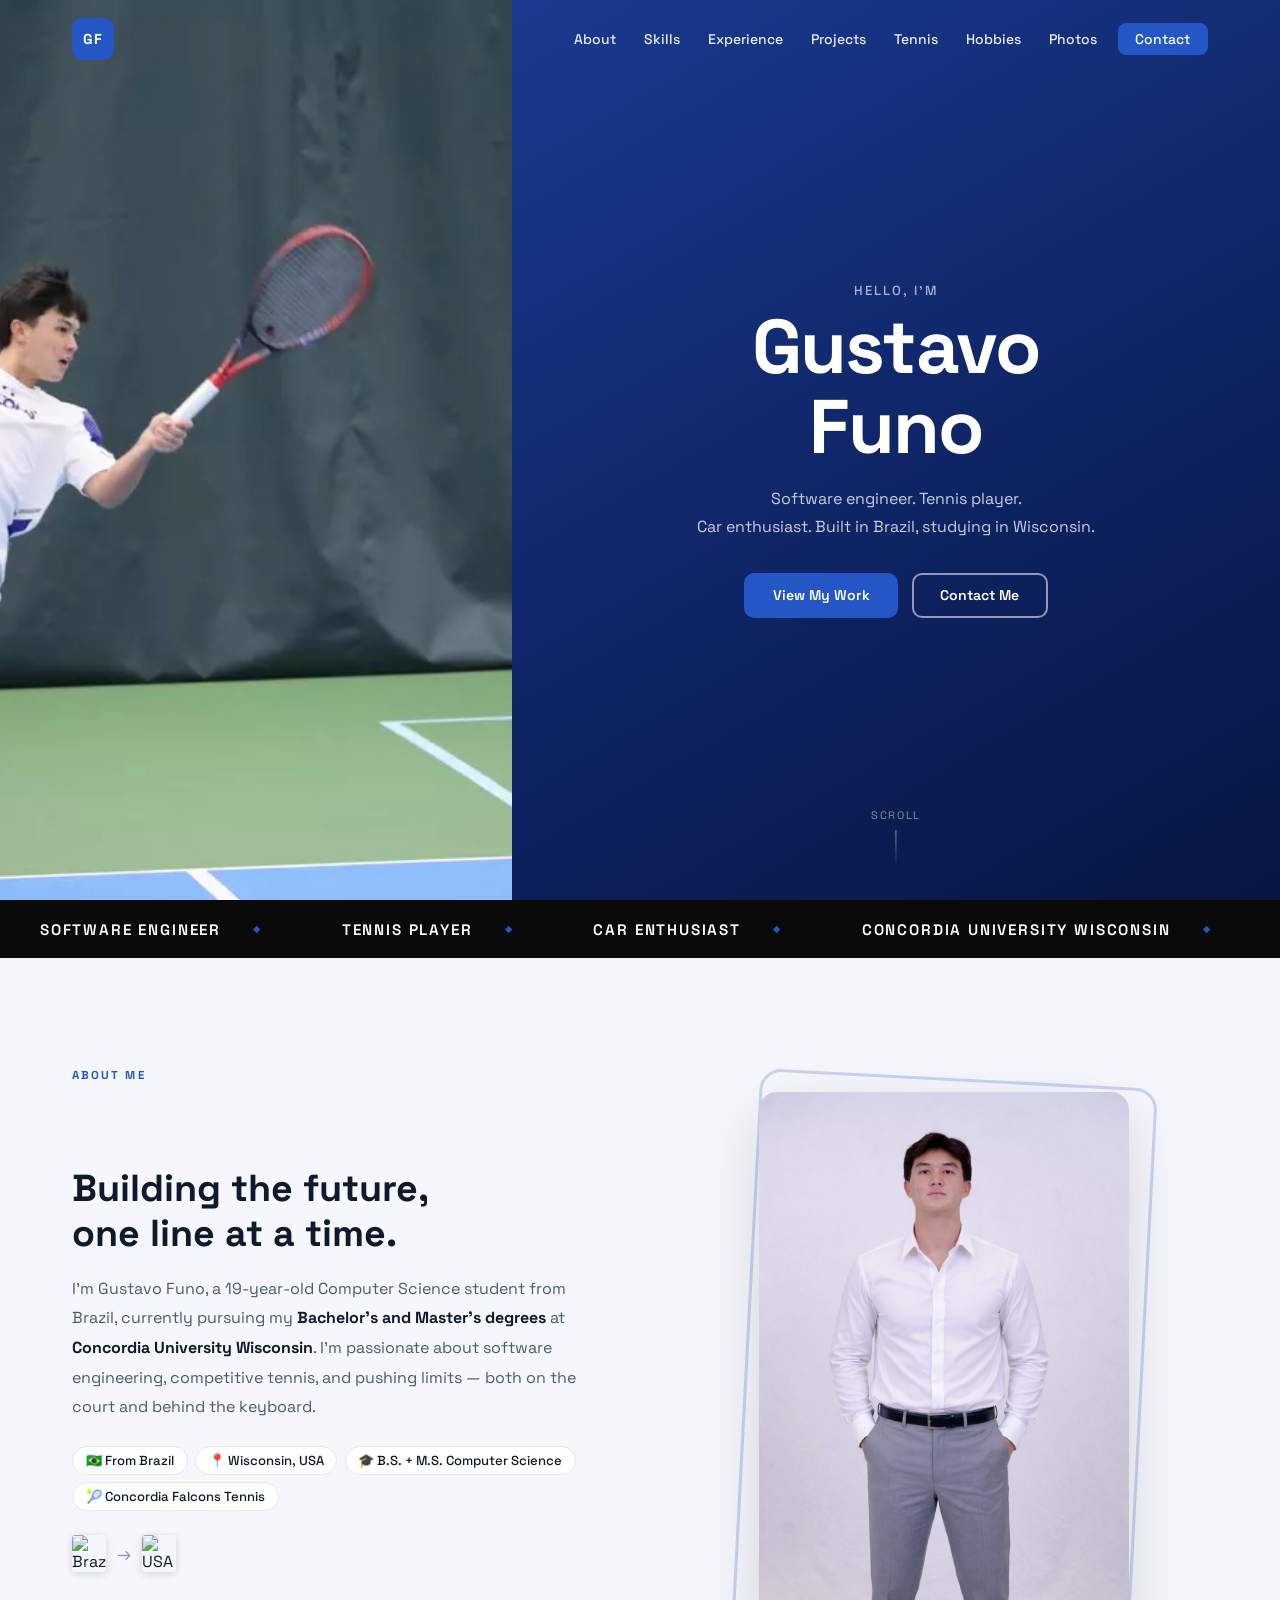
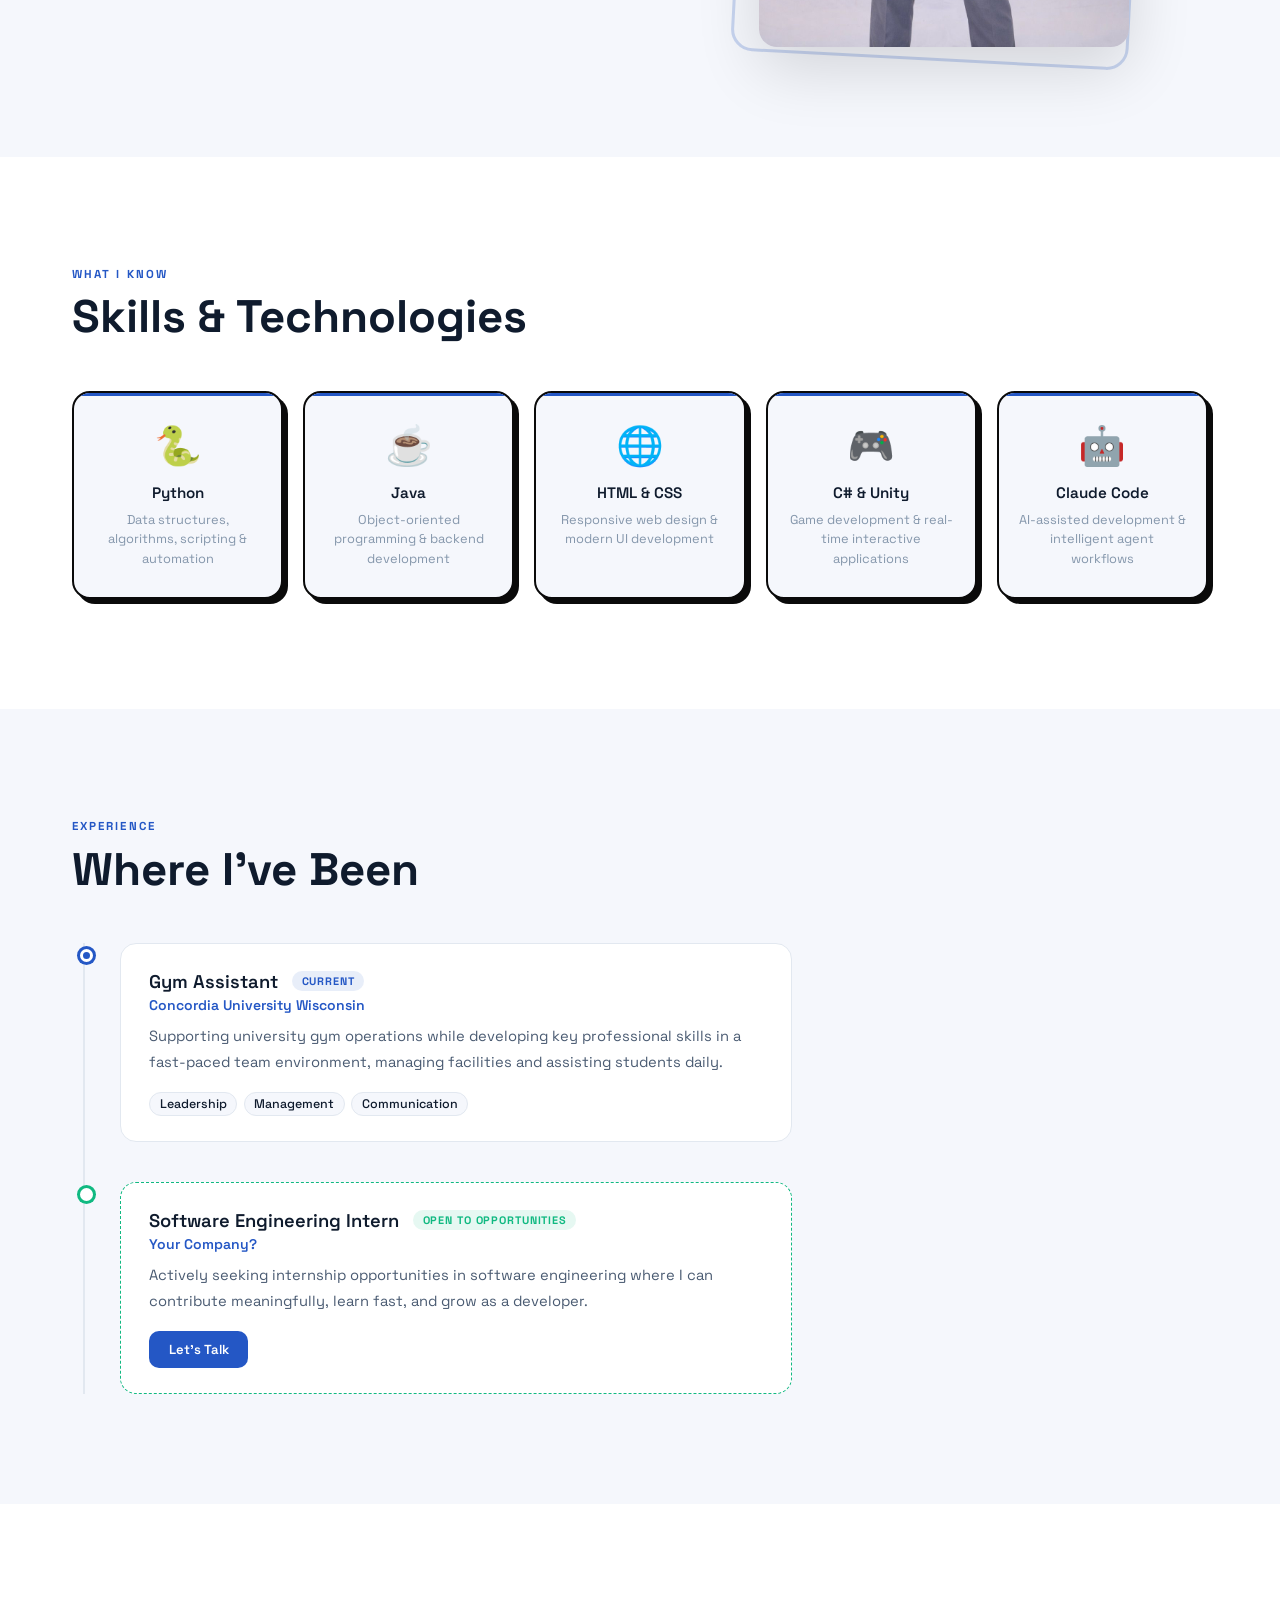
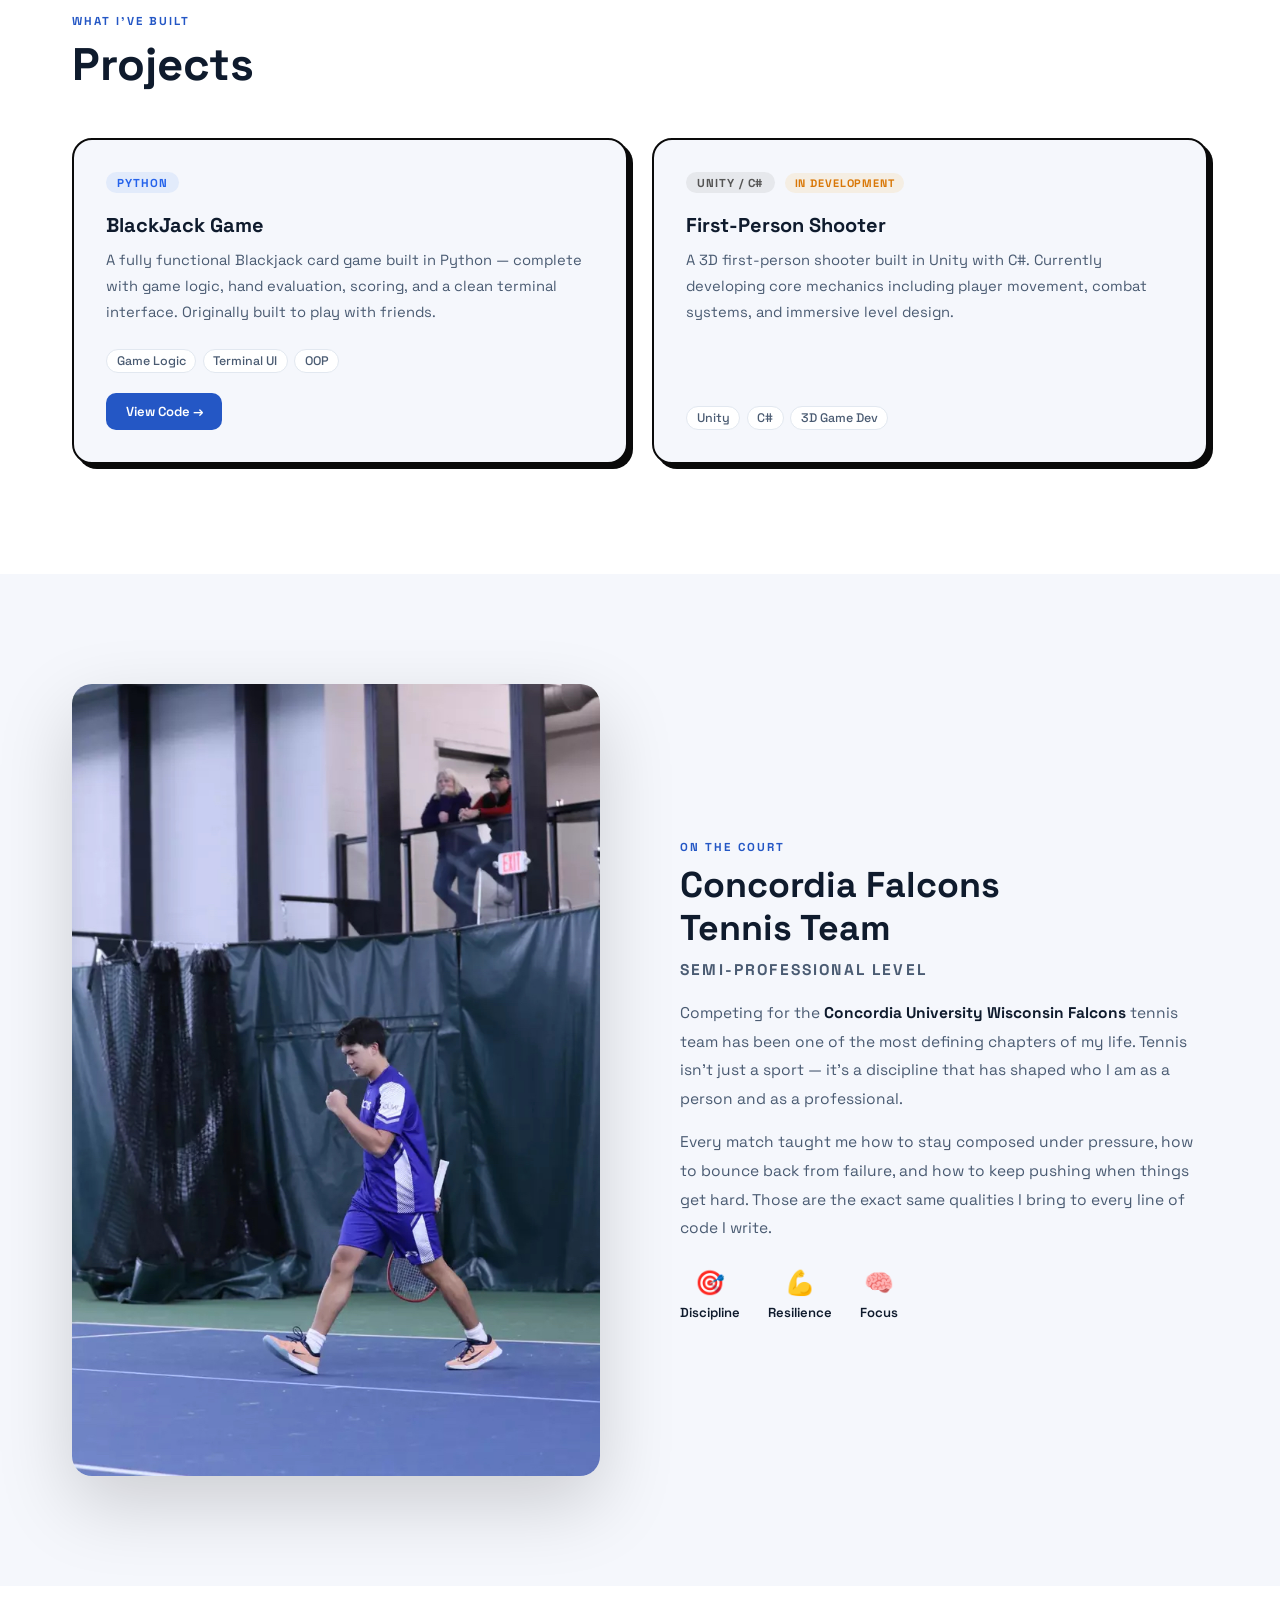
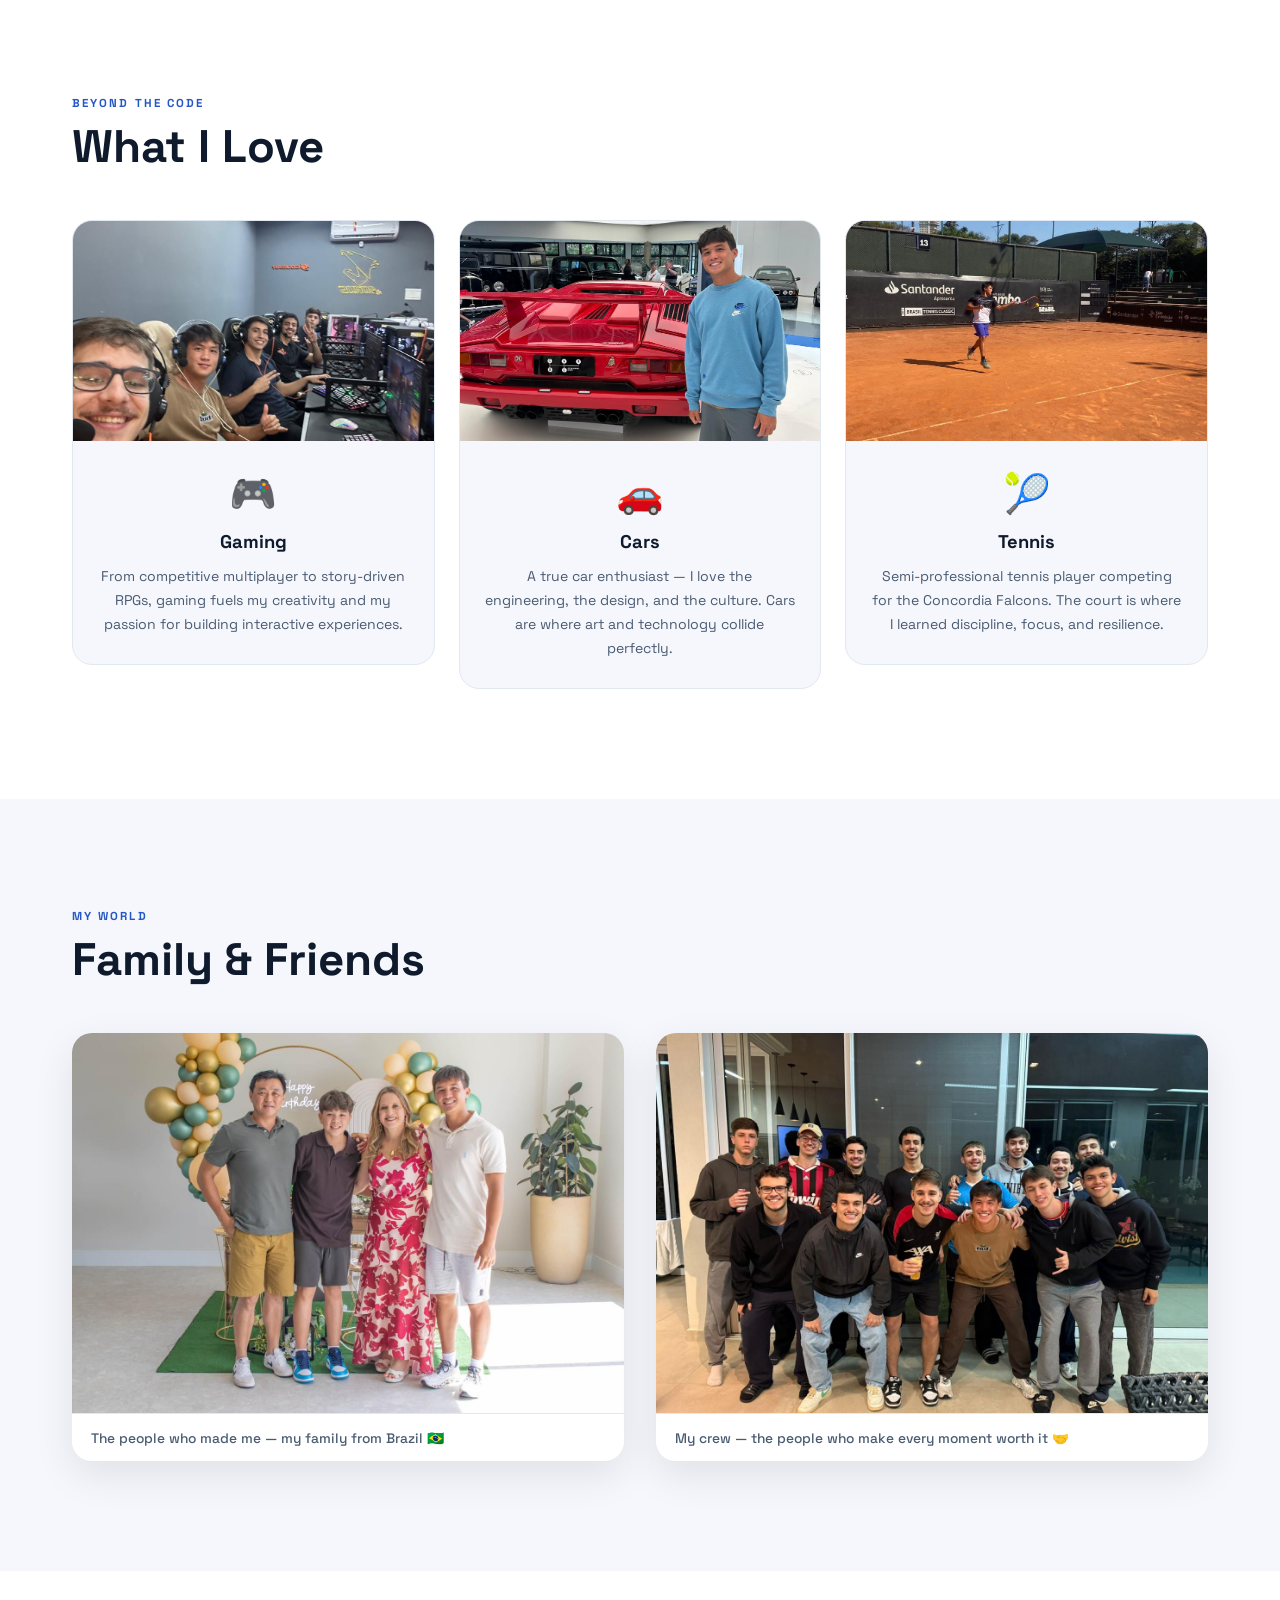
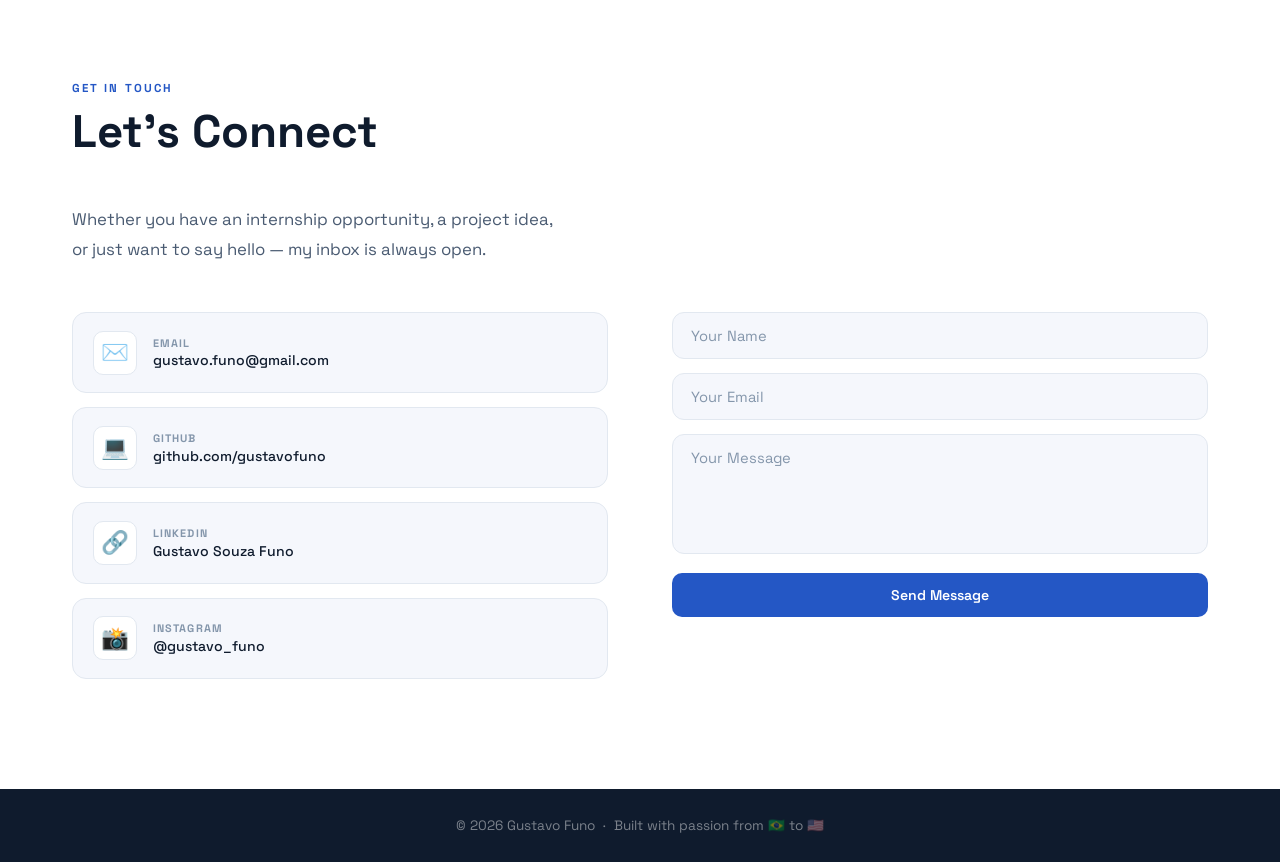
==== commit e9f5a6db: "Revert "Hero: reduce photo size and show full image without crop" This reverts commit a36a6239e2b191" ====
--- a/index.html
+++ b/index.html
@@ -6,601 +6,444 @@
   <title>Gustavo Funo — Software Engineer</title>
   <link rel="preconnect" href="https://fonts.googleapis.com" />
   <link rel="preconnect" href="https://fonts.gstatic.com" crossorigin />
-  <link href="https://fonts.googleapis.com/css2?family=Syne:wght@600;700;800&family=Space+Mono:ital,wght@0,400;0,700;1,400&family=DM+Sans:ital,opsz,wght@0,9..40,300;0,9..40,400;0,9..40,500;0,9..40,600;0,9..40,700;1,9..40,400&display=swap" rel="stylesheet" />
+  <link href="https://fonts.googleapis.com/css2?family=Space+Grotesk:wght@300;400;500;600;700&display=swap" rel="stylesheet" />
+  <link rel="stylesheet" href="style.css" />
   <style>
-    /* === TOKENS === */
-    :root {
-      --blk:#0A0A0A; --wht:#FFFFFF; --blu:#2457C5; --blu-dk:#1a3a8f; --blu-lt:#3a6fd8;
-      --gry:#F3F3F1; --gry2:#E5E5E2; --txt-md:#5A5A58;
-      --bdr:2px solid #0A0A0A; --bdr-t:1px solid #0A0A0A;
-      --sh:5px 5px 0 #0A0A0A; --sh-lg:8px 8px 0 #0A0A0A; --sh-blu:5px 5px 0 #2457C5;
-      --fd:'Syne',sans-serif; --fb:'DM Sans',sans-serif; --fm:'Space Mono',monospace;
-      --ease:cubic-bezier(0.16,1,0.3,1);
-    }
-
-    /* === RESET === */
-    *,*::before,*::after{margin:0;padding:0;box-sizing:border-box}
-    html{scroll-behavior:smooth;font-size:16px}
-    body{font-family:var(--fb);color:var(--blk);background:var(--wht);overflow-x:hidden;-webkit-font-smoothing:antialiased}
-    img{display:block;max-width:100%}
-    a{text-decoration:none;color:inherit}
-    button{font-family:inherit;cursor:pointer}
-
-    /* === UTILS === */
-    .wrap{max-width:1240px;margin:0 auto;padding:0 2rem}
-    .sec{padding:80px 0}
-    .sec-num{font-family:var(--fm);font-size:.7rem;letter-spacing:.16em;text-transform:uppercase;color:var(--blu);display:flex;align-items:center;justify-content:center;gap:.75rem;margin-bottom:1.25rem}
-    .sec-num::before,.sec-num::after{content:'';flex:none;width:36px;height:1px;background:var(--blu)}
-    .sec-title{font-family:var(--fd);font-size:clamp(2.5rem,5.5vw,4.5rem);line-height:1;letter-spacing:-.02em;font-weight:800;margin-bottom:3.5rem;text-align:center}
-
-    /* reveal */
-    .rv{opacity:0;transform:translateY(36px);transition:opacity .55s var(--ease),transform .55s var(--ease)}
-    .rv.fl{transform:translateX(-44px)}
-    .rv.fr{transform:translateX(44px)}
-    .rv.on{opacity:1;transform:translate(0)}
-    .rv.d1{transition-delay:.1s}.rv.d2{transition-delay:.2s}.rv.d3{transition-delay:.3s}
-
-    /* btn */
-    .btn{display:inline-flex;align-items:center;gap:.45rem;padding:.8rem 1.65rem;font-family:var(--fm);font-size:.72rem;font-weight:500;letter-spacing:.1em;text-transform:uppercase;border:var(--bdr);box-shadow:var(--sh);cursor:pointer;transition:transform .15s var(--ease),box-shadow .15s var(--ease)}
-    .btn:hover{transform:translate(-2px,-2px);box-shadow:7px 7px 0 var(--blk)}
-    .btn:active{transform:translate(2px,2px);box-shadow:2px 2px 0 var(--blk)}
-    .btn-pri{background:var(--blu);color:var(--wht);border-color:var(--blu);box-shadow:var(--sh)}
-    .btn-blk{background:var(--blk);color:var(--wht)}
-    .btn-out{background:transparent;color:var(--blk);border-color:var(--blk)}
-    .btn-sm{padding:.55rem 1.1rem;font-size:.68rem}
-    .btn-fw{width:100%;justify-content:center}
-
-    /* === NAVBAR === */
-    .nav{position:fixed;top:0;left:0;right:0;z-index:1000;background:var(--wht);border-bottom:var(--bdr)}
-    .nav-c{display:flex;align-items:stretch;height:58px}
-    .nav-logo{font-family:var(--fd);font-size:1.55rem;letter-spacing:.06em;color:var(--wht);background:var(--blu);padding:0 1.4rem;display:flex;align-items:center;border-right:var(--bdr);transition:background .2s}
-    .nav-logo:hover{background:var(--blk)}
-    .nav-links{display:flex;align-items:stretch;list-style:none;padding:0 .75rem;flex:1}
-    .nav-links a{font-family:var(--fm);font-size:.68rem;font-weight:500;letter-spacing:.1em;text-transform:uppercase;color:var(--blk);padding:0 .9rem;display:flex;align-items:center;border-bottom:3px solid transparent;transition:border-color .2s,color .2s}
-    .nav-links a:hover,.nav-links a.active{border-bottom-color:var(--blu);color:var(--blu)}
-    .nav-cta{font-family:var(--fm)!important;font-size:.68rem!important;letter-spacing:.1em!important;text-transform:uppercase!important;background:var(--blk)!important;color:var(--wht)!important;padding:0 1.4rem!important;border-left:var(--bdr)!important;border-bottom:none!important;transition:background .2s!important}
-    .nav-cta:hover{background:var(--blu)!important;border-bottom-color:transparent!important;color:var(--wht)!important}
-    .hbg{display:none;flex-direction:column;justify-content:center;gap:5px;padding:0 1.1rem;background:none;border:none;border-left:var(--bdr);cursor:none}
-    .hbg span{display:block;width:20px;height:2px;background:var(--blk);transition:transform .3s,opacity .3s}
-    .hbg.open span:nth-child(1){transform:translateY(7px) rotate(45deg)}
-    .hbg.open span:nth-child(2){opacity:0}
-    .hbg.open span:nth-child(3){transform:translateY(-7px) rotate(-45deg)}
-    .mob-nav{display:none;position:fixed;top:58px;left:0;right:0;background:var(--wht);border-bottom:var(--bdr);z-index:999}
-    .mob-nav.open{display:block}
-    .mob-nav a{display:block;padding:.9rem 2rem;font-family:var(--fm);font-size:.75rem;letter-spacing:.1em;text-transform:uppercase;border-bottom:var(--bdr-t);transition:background .2s}
-    .mob-nav a:hover{background:var(--gry)}
-
-    /* === HERO === */
-    .hero{min-height:100vh;padding-top:58px;display:grid;grid-template-columns:55% 45%;position:relative}
-    .hero-l{display:flex;flex-direction:column;justify-content:center;padding:4rem 3rem 4rem 4rem;border-right:1px solid var(--gry2);position:relative;overflow:hidden;background:var(--wht)}
-    .hero-wm{position:absolute;font-family:var(--fd);font-size:clamp(8rem,18vw,16rem);color:rgba(0,0,0,0.04);line-height:1;top:50%;left:-1rem;transform:translateY(-50%);pointer-events:none;user-select:none;letter-spacing:-.05em;z-index:0}
-    .hero-l>*:not(.hero-wm){position:relative;z-index:1}
-    .hero-eye{font-family:var(--fm);font-size:.68rem;letter-spacing:.18em;text-transform:uppercase;color:var(--txt-md);margin-bottom:2rem;display:flex;align-items:center;gap:.65rem}
-    .hero-eye::before{content:'';display:block;width:28px;height:2px;background:var(--blu);flex:none}
-    .name-wrap{overflow:hidden;line-height:.88}
-    .n1,.n2{display:block;font-family:var(--fd);font-size:clamp(2.25rem,4vw,4rem);letter-spacing:-.03em;font-weight:700}
-    .n1{color:var(--blk);transform:translateY(105%);animation:su .75s var(--ease) .2s forwards}
-    .n2{color:transparent;-webkit-text-stroke:2px var(--blk);transform:translateY(105%);animation:su .75s var(--ease) .38s forwards}
-    @keyframes su{to{transform:translateY(0)}}
-    .hero-tag{font-size:.98rem;line-height:1.72;color:var(--txt-md);margin-top:2.25rem;margin-bottom:2.5rem;max-width:380px;opacity:0;transform:translateY(12px);animation:slidefi .65s var(--ease) .7s forwards}
-    .hero-btns{display:flex;gap:1rem;flex-wrap:wrap;opacity:0;transform:translateY(12px);animation:slidefi .65s var(--ease) .88s forwards}
-    @keyframes slidefi{to{opacity:1;transform:translateY(0)}}
-    @keyframes fi{to{opacity:1}}
-    .hero-stat{position:absolute;bottom:2rem;left:4rem;font-family:var(--fm);font-size:.62rem;letter-spacing:.1em;text-transform:uppercase;color:var(--txt-md);display:flex;align-items:center;gap:.5rem;opacity:0;animation:fi .6s var(--ease) 1.1s forwards}
-    .dot-g{width:7px;height:7px;background:#22c55e;border-radius:50%;animation:pulse 2s infinite}
-    @keyframes pulse{0%,100%{opacity:1}50%{opacity:.3}}
-    .hero-r{display:flex;flex-direction:column;justify-content:center;align-items:center;padding:4rem 2rem;background:var(--gry);position:relative;overflow:hidden}
-    .hero-r::before{content:'';position:absolute;inset:0;background-image:radial-gradient(circle,var(--gry2) 1px,transparent 1px);background-size:24px 24px;opacity:.45;pointer-events:none}
-    .hero-yr{position:absolute;top:1.25rem;left:1.5rem;font-family:var(--fm);font-size:.58rem;letter-spacing:.16em;color:var(--txt-md);text-transform:uppercase;opacity:0;animation:fi .5s var(--ease) .3s forwards;z-index:1}
-    .img-wrap{position:relative;z-index:1}
-    .hero-img{width:100%;max-width:240px;display:block;border:1px solid rgba(0,0,0,0.1);box-shadow:0 28px 70px rgba(0,0,0,0.1);clip-path:inset(100% 0 0 0);animation:wipe .95s var(--ease) .45s forwards}
-    @keyframes wipe{to{clip-path:inset(0 0 0 0)}}
-    .hero-bdg{position:absolute;bottom:-14px;right:-14px;background:var(--blu);color:var(--wht);border:var(--bdr);padding:.55rem .9rem;font-family:var(--fm);font-size:.6rem;letter-spacing:.1em;text-transform:uppercase;white-space:nowrap;opacity:0;animation:fi .5s var(--ease) 1.4s forwards,float 3.5s ease-in-out 1.9s infinite}
-    @keyframes float{0%,100%{transform:translateY(0)}50%{transform:translateY(-7px)}}
-    .scroll-ind{position:absolute;bottom:2rem;right:2.5rem;display:flex;flex-direction:column;align-items:center;gap:.5rem;font-family:var(--fm);font-size:.55rem;letter-spacing:.16em;color:var(--txt-md);text-transform:uppercase;opacity:0;animation:fi .5s var(--ease) 1.2s forwards;z-index:1}
-    .scroll-line{width:1px;height:38px;background:linear-gradient(to bottom,var(--blu),transparent);transform:scaleY(0);transform-origin:top;animation:sline 1.9s ease-in-out 1.7s infinite}
-    @keyframes sline{0%{transform:scaleY(0);transform-origin:top;opacity:1}45%{transform:scaleY(1);transform-origin:top;opacity:1}46%{transform-origin:bottom}90%,100%{transform:scaleY(0);transform-origin:bottom;opacity:0}}
-
-    /* === TICKER === */
-    .ticker{overflow:hidden;border-top:var(--bdr);border-bottom:var(--bdr);background:var(--blk);padding:.8rem 0}
-    .ticker-t{display:flex;width:max-content;animation:tick 28s linear infinite}
-    .ticker-i{font-family:var(--fm);font-size:.68rem;letter-spacing:.14em;text-transform:uppercase;white-space:nowrap;padding:0 2rem;color:var(--wht);display:flex;align-items:center;gap:1.5rem}
-    .ticker-i::after{content:'●';color:var(--blu);font-size:.45rem}
+    /* ── Hero ── */
+    .hero{min-height:100vh}
+    .hero-content{justify-content:center;text-align:center}
+    .hero-buttons{justify-content:center}
+    .hero-scroll{left:70%}
+
+    /* ── Ticker ── */
+    .ticker-strip{overflow:hidden;border-top:2px solid #0A0A0A;border-bottom:2px solid #0A0A0A;background:#0A0A0A;padding:1.1rem 0}
+    .ticker-track{display:flex;width:max-content;animation:tick 28s linear infinite}
+    .ticker-item{font-family:'Space Grotesk',sans-serif;font-size:.95rem;font-weight:600;letter-spacing:.12em;text-transform:uppercase;white-space:nowrap;padding:0 2.5rem;color:#FFFFFF;display:flex;align-items:center;gap:2rem}
+    .ticker-item::after{content:'◆';color:#2457C5;font-size:.55rem}
     @keyframes tick{from{transform:translateX(0)}to{transform:translateX(-50%)}}
 
-    /* === ABOUT === */
-    .about{border-bottom:var(--bdr)}
-    .about-g{display:grid;grid-template-columns:1.2fr 0.8fr;gap:4rem;align-items:center}
-    .about-t h2{font-family:var(--fd);font-size:clamp(2rem,4vw,3.25rem);line-height:1.05;margin-bottom:1.75rem}
-    .about-t p{font-size:.95rem;line-height:1.78;color:var(--txt-md);margin-bottom:1.5rem}
-    .tags{display:flex;flex-wrap:wrap;gap:.55rem;margin-bottom:1.75rem}
-    .tag{font-family:var(--fm);font-size:.65rem;letter-spacing:.08em;text-transform:uppercase;padding:.4rem .85rem;border:var(--bdr-t);background:var(--gry)}
-    .flags{display:flex;align-items:center;gap:.75rem}
-    .flag{height:22px;width:auto;border:1px solid var(--gry2)}
-    .fl-ar{font-family:var(--fm);font-size:.8rem;color:var(--txt-md)}
-    .about-ph{position:relative}
-    .about-ph img{width:85%;max-width:340px;aspect-ratio:4/5;object-fit:cover;border:var(--bdr);box-shadow:var(--sh);display:block}
-    .about-lbl{position:absolute;bottom:0;left:0;right:0;background:var(--blu);color:var(--wht);padding:.9rem 1.25rem;font-family:var(--fm);font-size:.65rem;letter-spacing:.1em;text-transform:uppercase;border:var(--bdr);border-top:none}
-
-    /* === SKILLS === */
-    .skills{background:#EBF0FF;border-bottom:var(--bdr)}
-    .sk-g{display:grid;grid-template-columns:repeat(auto-fit,minmax(190px,1fr));gap:1.5rem}
-    .sk-c{background:var(--wht);border:var(--bdr);padding:1.75rem 1.5rem;box-shadow:var(--sh);transition:transform .2s var(--ease),box-shadow .2s var(--ease);position:relative;overflow:hidden}
-    .sk-c::before{content:'';position:absolute;top:0;left:0;right:0;height:3px;background:var(--blu)}
-    .sk-c:hover{transform:translate(-3px,-3px);box-shadow:8px 8px 0 var(--blk)}
-    .sk-ic{font-size:1.8rem;margin-bottom:.9rem}
-    .sk-c h3{font-family:var(--fd);font-size:1.2rem;letter-spacing:-.01em;margin-bottom:.45rem}
-    .sk-c p{font-size:.82rem;line-height:1.6;color:var(--txt-md)}
-
-    /* === EXPERIENCE === */
-    .exp{border-bottom:var(--bdr)}
-    .tl{display:flex;flex-direction:column;gap:2rem}
-    .tl-i{display:grid;grid-template-columns:100px 1fr;gap:2.5rem;align-items:start}
-    .tl-d{font-family:var(--fd);font-size:2rem;line-height:1;color:var(--blu);letter-spacing:-.01em;text-align:right;padding-top:.25rem}
-    .tl-c{border:var(--bdr);padding:2rem;box-shadow:var(--sh);background:var(--wht);position:relative}
-    .tl-c::before{content:'';position:absolute;top:0;left:0;right:0;height:4px;background:var(--blu)}
-    .tl-h{display:flex;align-items:flex-start;justify-content:space-between;gap:1rem;margin-bottom:.4rem}
-    .tl-h h3{font-family:var(--fd);font-size:1.4rem;letter-spacing:-.01em}
-    .bdg{font-family:var(--fm);font-size:.62rem;font-weight:500;letter-spacing:.08em;text-transform:uppercase;padding:.28rem .65rem;border:1px solid;white-space:nowrap;flex:none}
-    .bdg-g{color:#16a34a;border-color:#16a34a;background:#f0fdf4}
-    .bdg-b{color:var(--blu);border-color:var(--blu);background:#eff4ff}
-    .tl-co{font-family:var(--fm);font-size:.68rem;letter-spacing:.1em;text-transform:uppercase;color:var(--txt-md);margin-bottom:.9rem}
-    .tl-p{font-size:.9rem;line-height:1.72;color:var(--txt-md);margin-bottom:1.1rem}
-    .sk-tags{display:flex;flex-wrap:wrap;gap:.45rem}
-    .sk-t{font-family:var(--fm);font-size:.62rem;letter-spacing:.08em;text-transform:uppercase;padding:.28rem .65rem;background:var(--gry);border:1px solid var(--gry2)}
-
-    /* === PROJECTS === */
-    .proj{background:#EBF0FF;border-bottom:var(--bdr)}
-    .pr-g{display:grid;grid-template-columns:1fr 1fr;gap:2rem}
-    .pr-c{background:var(--wht);border:var(--bdr);box-shadow:var(--sh);display:flex;flex-direction:column;transition:transform .2s var(--ease),box-shadow .2s var(--ease);overflow:hidden}
-    .pr-c:hover{transform:translate(-4px,-4px);box-shadow:9px 9px 0 var(--blk)}
-    .pr-top{border-bottom:var(--bdr);padding:1.1rem 1.5rem;display:flex;align-items:center;justify-content:space-between;background:var(--gry)}
-    .pr-lang{font-family:var(--fm);font-size:.65rem;font-weight:500;letter-spacing:.1em;text-transform:uppercase;padding:.28rem .65rem;border:1px solid}
-    .py{color:#2563eb;border-color:#2563eb;background:#eff6ff}
-    .un{color:#7c3aed;border-color:#7c3aed;background:#f5f3ff}
-    .dev-b{font-family:var(--fm);font-size:.6rem;letter-spacing:.08em;text-transform:uppercase;padding:.28rem .65rem;background:#fef3c7;border:1px solid #f59e0b;color:#92400e}
-    .pr-b{padding:1.75rem;flex:1;display:flex;flex-direction:column}
-    .pr-b h3{font-family:var(--fd);font-size:1.6rem;letter-spacing:-.01em;margin-bottom:.65rem}
-    .pr-b p{font-size:.88rem;line-height:1.72;color:var(--txt-md);flex:1;margin-bottom:1.4rem}
-    .pr-tags{display:flex;flex-wrap:wrap;gap:.45rem;margin-bottom:1.4rem}
-    .pr-t{font-family:var(--fm);font-size:.6rem;letter-spacing:.08em;text-transform:uppercase;padding:.28rem .6rem;background:var(--gry);border:1px solid var(--gry2)}
-
-    /* === TENNIS === */
-    .tennis{border-bottom:var(--bdr)}
-    .tn-g{display:grid;grid-template-columns:1fr 1fr;border:var(--bdr);box-shadow:var(--sh-lg)}
-    .tn-ph{border-right:var(--bdr);overflow:hidden;position:relative}
-    .tn-ph img{width:100%;height:100%;min-height:520px;object-fit:cover;display:block;transition:transform .6s var(--ease)}
-    .tn-ph:hover img{transform:scale(1.04)}
-    .tn-tx{padding:3.5rem 3rem;display:flex;flex-direction:column;justify-content:center}
-    .tn-lv{font-family:var(--fm);font-size:.68rem;letter-spacing:.14em;text-transform:uppercase;color:var(--blu);margin-bottom:1.1rem}
-    .tn-tx h2{font-family:var(--fd);font-size:clamp(2rem,3.5vw,3rem);line-height:1.05;margin-bottom:1.5rem}
-    .tn-tx p{font-size:.92rem;line-height:1.76;color:var(--txt-md);margin-bottom:1rem}
-    .tn-st{display:grid;grid-template-columns:repeat(3,1fr);gap:1rem;border-top:var(--bdr-t);padding-top:1.75rem;margin-top:1.75rem}
-    .stat-v{font-family:var(--fd);font-size:2.5rem;line-height:1;color:var(--blu)}
-    .stat-l{font-family:var(--fm);font-size:.6rem;letter-spacing:.1em;text-transform:uppercase;color:var(--txt-md);margin-top:.2rem}
-
-    /* === HOBBIES === */
-    .hob{background:#EBF0FF;border-bottom:var(--bdr)}
-    .hb-g{display:grid;grid-template-columns:repeat(3,1fr);gap:1.5rem}
-    .hb-c{border:var(--bdr);background:var(--wht);box-shadow:var(--sh);overflow:hidden;transition:transform .2s var(--ease),box-shadow .2s var(--ease)}
-    .hb-c:hover{transform:translate(-3px,-3px);box-shadow:8px 8px 0 var(--blk)}
-    .hb-ph{overflow:hidden;border-bottom:var(--bdr)}
-    .hb-ph img{width:100%;aspect-ratio:4/3;object-fit:cover;display:block;transition:transform .5s var(--ease)}
-    .hb-c:hover .hb-ph img{transform:scale(1.05)}
-    .hb-bd{padding:1.4rem}
-    .hb-ic{font-size:1.4rem;margin-bottom:.65rem}
-    .hb-bd h3{font-family:var(--fd);font-size:1.35rem;letter-spacing:-.01em;margin-bottom:.4rem}
-    .hb-bd p{font-size:.82rem;line-height:1.65;color:var(--txt-md)}
-
-    /* === PHOTOS === */
-    .photos{border-bottom:var(--bdr)}
-    .ph-g{display:grid;grid-template-columns:1fr 1fr;gap:2rem}
-    .ph-c{border:var(--bdr);box-shadow:var(--sh);overflow:hidden}
-    .ph-c img{width:100%;aspect-ratio:4/3;object-fit:cover;display:block;transition:transform .5s var(--ease)}
-    .ph-c:hover img{transform:scale(1.04)}
-    .ph-cap{padding:.9rem 1.1rem;font-family:var(--fm);font-size:.67rem;letter-spacing:.07em;border-top:var(--bdr-t);color:var(--txt-md)}
-
-    /* === CONTACT === */
-    .contact{background:#EBF0FF;border-bottom:var(--bdr)}
-    .ct-sub{font-size:.95rem;line-height:1.72;color:var(--txt-md);max-width:440px;margin-bottom:3.5rem}
-    .ct-g{display:grid;grid-template-columns:1fr 1.35fr;gap:3rem;align-items:start}
-    .ct-lks{border:var(--bdr);box-shadow:var(--sh)}
-    .ct-lk{display:flex;align-items:center;gap:1.1rem;padding:1.2rem 1.4rem;border-bottom:var(--bdr-t);background:var(--wht);transition:background .2s,color .2s}
-    .ct-lk:last-child{border-bottom:none}
-    .ct-lk:hover{background:var(--blu);color:var(--wht)}
-    .ct-lk:hover .ct-lbl{color:rgba(255,255,255,.7)}
-    .ct-lk:hover .ct-val{color:var(--wht)}
-    .ct-ic{font-size:1.3rem;flex:none}
-    .ct-lbl{font-family:var(--fm);font-size:.62rem;letter-spacing:.1em;text-transform:uppercase;color:var(--txt-md);display:block;margin-bottom:.12rem}
-    .ct-val{font-size:.88rem;font-weight:500;color:var(--blk)}
-    .ct-form{background:var(--wht);border:var(--bdr);padding:2.25rem;box-shadow:var(--sh);display:flex;flex-direction:column;gap:1.1rem}
-    .fg{display:flex;flex-direction:column;gap:.35rem}
-    .fg label{font-family:var(--fm);font-size:.65rem;letter-spacing:.1em;text-transform:uppercase;color:var(--txt-md)}
-    .fg input,.fg textarea{padding:.8rem .95rem;border:var(--bdr);background:var(--wht);font-family:var(--fb);font-size:.92rem;color:var(--blk);outline:none;transition:box-shadow .2s;resize:none}
-    .fg input:focus,.fg textarea:focus{box-shadow:var(--sh-blu)}
-    .fm-msg{font-family:var(--fm);font-size:.72rem;letter-spacing:.05em;padding:.7rem .95rem;display:none}
-    .fm-msg.ok{background:#f0fdf4;border:1px solid #22c55e;color:#16a34a;display:block}
-    .fm-msg.er{background:#fef2f2;border:1px solid #ef4444;color:#dc2626;display:block}
-
-    /* === FOOTER === */
-    .footer{border-top:var(--bdr);padding:1.75rem 0;background:var(--blu)}
-    .ft-in{display:flex;align-items:center;justify-content:space-between;flex-wrap:wrap;gap:1rem}
-    .ft-logo{font-family:var(--fd);font-size:1.4rem;letter-spacing:-.01em;color:var(--wht)}
-    .footer p{font-family:var(--fm);font-size:.68rem;letter-spacing:.08em;color:rgba(255,255,255,.65)}
-
-    /* === RESPONSIVE === */
-    @media(max-width:900px){
-      .nav-links{display:none}
-      .hbg{display:flex}
-      .hero{grid-template-columns:1fr;min-height:auto}
-      .hero-l{padding:4.5rem 1.5rem 2.5rem;border-right:none;border-bottom:var(--bdr-t)}
-      .hero-wm{display:none}
-      .hero-r{padding:2.5rem 1.5rem;min-height:55vw}
-      .about-g,.tn-g,.ct-g{grid-template-columns:1fr}
-      .tn-ph{border-right:none;border-bottom:var(--bdr)}
-      .tn-ph img{min-height:300px}
-      .pr-g,.hb-g,.ph-g{grid-template-columns:1fr}
-      .tl-i{grid-template-columns:1fr;gap:.5rem}
-      .tl-d{text-align:left;font-size:2rem}
-    }
-    @media(max-width:600px){
-      .sec{padding:70px 0}
-      .n1,.n2{font-size:clamp(4.5rem,19vw,6rem)}
-      .tn-st{grid-template-columns:1fr 1fr}
-    }
+    /* ── Skill card upgrade ── */
+    .skill-card{position:relative;overflow:hidden;border:2px solid #0A0A0A;box-shadow:5px 5px 0 #0A0A0A;transition:transform .2s cubic-bezier(.22,1,.36,1),box-shadow .2s cubic-bezier(.22,1,.36,1)}
+    .skill-card::before{content:'';position:absolute;top:0;left:0;right:0;height:3px;background:#2457C5}
+    .skill-card:hover{transform:translate(-3px,-3px);box-shadow:8px 8px 0 #0A0A0A}
+
+    /* ── Project card upgrade ── */
+    .project-card{border:2px solid #0A0A0A;box-shadow:5px 5px 0 #0A0A0A;transition:transform .2s cubic-bezier(.22,1,.36,1),box-shadow .2s cubic-bezier(.22,1,.36,1)}
+    .project-card:hover{transform:translate(-4px,-4px);box-shadow:9px 9px 0 #0A0A0A}
   </style>
 </head>
 <body>
 
-<!-- NAVBAR -->
-<nav class="nav" id="navbar">
-  <div class="nav-c">
-    <a href="#home" class="nav-logo">GF</a>
-    <ul class="nav-links" id="navLinks">
-      <li><a href="#about">About</a></li>
-      <li><a href="#skills">Skills</a></li>
-      <li><a href="#experience">Experience</a></li>
-      <li><a href="#projects">Projects</a></li>
-      <li><a href="#tennis">Tennis</a></li>
-      <li><a href="#hobbies">Hobbies</a></li>
-      <li><a href="#photos">Photos</a></li>
-      <li><a href="#contact" class="nav-cta">Contact</a></li>
-    </ul>
-    <button class="hbg" id="hbg" aria-label="Toggle menu">
-      <span></span><span></span><span></span>
-    </button>
-  </div>
-</nav>
-<div class="mob-nav" id="mobNav">
-  <a href="#about">About</a><a href="#skills">Skills</a><a href="#experience">Experience</a>
-  <a href="#projects">Projects</a><a href="#tennis">Tennis</a><a href="#hobbies">Hobbies</a>
-  <a href="#photos">Photos</a><a href="#contact">Contact</a>
-</div>
-
-<!-- HERO -->
-<section class="hero" id="home">
-  <div class="hero-l" id="heroL">
-    <span class="hero-wm" aria-hidden="true">GF</span>
-    <div class="name-wrap"><span class="n1">Gustavo</span></div>
-    <div class="name-wrap"><span class="n2">Funo</span></div>
-    <p class="hero-tag">Software engineer. Tennis player.<br />Car enthusiast. Built in Brazil, studying in Wisconsin.</p>
-    <div class="hero-btns">
-      <a href="#projects" class="btn btn-pri">View My Work</a>
-      <a href="#contact" class="btn btn-out">Contact Me</a>
-    </div>
-    <div class="hero-stat"><span class="dot-g"></span>Available for internships</div>
-  </div>
-  <div class="hero-r">
-    <div class="hero-yr">— 2026 —</div>
-    <div class="img-wrap">
-      <img src="pictures/IMG_4751.jpeg" alt="Gustavo Funo" class="hero-img" id="heroImg" />
-      <div class="hero-bdg">Open to Opportunities</div>
-    </div>
-    <div class="scroll-ind">
+  <!-- ============ NAVBAR ============ -->
+  <nav class="navbar" id="navbar">
+    <div class="nav-container">
+      <a href="#home" class="nav-logo">GF</a>
+      <ul class="nav-links" id="navLinks">
+        <li><a href="#about">About</a></li>
+        <li><a href="#skills">Skills</a></li>
+        <li><a href="#experience">Experience</a></li>
+        <li><a href="#projects">Projects</a></li>
+        <li><a href="#tennis">Tennis</a></li>
+        <li><a href="#hobbies">Hobbies</a></li>
+        <li><a href="#photos">Photos</a></li>
+        <li><a href="#contact" class="nav-cta">Contact</a></li>
+      </ul>
+      <button class="hamburger" id="hamburger" aria-label="Toggle menu">
+        <span></span><span></span><span></span>
+      </button>
+    </div>
+  </nav>
+
+  <!-- ============ HERO ============ -->
+  <section class="hero" id="home">
+    <div class="hero-image-col">
+      <img src="pictures/IMG_4751.jpeg" alt="Gustavo Funo" class="hero-img" />
+    </div>
+    <div class="hero-content">
+      <div class="hero-text">
+        <p class="hero-greeting">Hello, I'm</p>
+        <h1 class="hero-name">Gustavo<br />Funo</h1>
+        <p class="hero-tagline">
+          Software engineer. Tennis player.<br />
+          Car enthusiast. Built in Brazil, studying in Wisconsin.
+        </p>
+        <div class="hero-buttons">
+          <a href="#projects" class="btn btn-primary">View My Work</a>
+          <a href="#contact" class="btn btn-outline">Contact Me</a>
+        </div>
+      </div>
+    </div>
+    <div class="hero-scroll">
       <span>Scroll</span>
       <div class="scroll-line"></div>
     </div>
+  </section>
+
+  <!-- ============ TICKER ============ -->
+  <div class="ticker-strip">
+    <div class="ticker-track">
+      <div class="ticker-item">Software Engineer</div><div class="ticker-item">Tennis Player</div>
+      <div class="ticker-item">Car Enthusiast</div><div class="ticker-item">Concordia University Wisconsin</div>
+      <div class="ticker-item">B.S. + M.S. Computer Science</div><div class="ticker-item">Built in Brazil</div>
+      <div class="ticker-item">Studying in Wisconsin</div><div class="ticker-item">Open to Internships</div>
+      <div class="ticker-item">Software Engineer</div><div class="ticker-item">Tennis Player</div>
+      <div class="ticker-item">Car Enthusiast</div><div class="ticker-item">Concordia University Wisconsin</div>
+      <div class="ticker-item">B.S. + M.S. Computer Science</div><div class="ticker-item">Built in Brazil</div>
+      <div class="ticker-item">Studying in Wisconsin</div><div class="ticker-item">Open to Internships</div>
+    </div>
   </div>
-</section>
-
-<!-- TICKER -->
-<div class="ticker">
-  <div class="ticker-t">
-    <div class="ticker-i">Software Engineer</div><div class="ticker-i">Tennis Player</div>
-    <div class="ticker-i">Car Enthusiast</div><div class="ticker-i">Concordia University Wisconsin</div>
-    <div class="ticker-i">B.S. + M.S. Computer Science</div><div class="ticker-i">Built in Brazil</div>
-    <div class="ticker-i">Studying in Wisconsin</div><div class="ticker-i">Open to Internships</div>
-    <div class="ticker-i">Software Engineer</div><div class="ticker-i">Tennis Player</div>
-    <div class="ticker-i">Car Enthusiast</div><div class="ticker-i">Concordia University Wisconsin</div>
-    <div class="ticker-i">B.S. + M.S. Computer Science</div><div class="ticker-i">Built in Brazil</div>
-    <div class="ticker-i">Studying in Wisconsin</div><div class="ticker-i">Open to Internships</div>
-  </div>
-</div>
-
-<!-- ABOUT -->
-<section class="about sec" id="about">
-  <div class="wrap">
-    <div class="sec-num">01 / About Me</div>
-    <div class="about-g">
-      <div class="about-t rv fl">
-        <h2>Code. Court.<br />Repeat.</h2>
-        <p>I'm Gustavo Funo, a 19-year-old Computer Science student from Brazil, currently pursuing my <strong>Bachelor's and Master's degrees</strong> at <strong>Concordia University Wisconsin</strong>. I'm driven by system automation and problem solving — there's nothing more satisfying than turning a complex problem into something clean and efficient.</p>
-        <p>The same mindset I bring to the tennis court — showing up, grinding, and finding a way to win — is exactly what I bring to every project I build.</p>
-        <div class="tags">
-          <span class="tag">🇧🇷 From Brazil</span>
-          <span class="tag">📍 Wisconsin, USA</span>
-          <span class="tag">🎓 B.S. + M.S. CS</span>
-          <span class="tag">🎾 Concordia Falcons</span>
-        </div>
-        <div class="flags">
-          <img src="https://flagcdn.com/w40/br.png" alt="Brazil" class="flag" />
-          <span class="fl-ar">→</span>
-          <img src="https://flagcdn.com/w40/us.png" alt="USA" class="flag" />
-        </div>
-      </div>
-      <div class="about-ph rv fr">
-        <img src="pictures/WhatsApp%20Image%202026-04-07%20at%2021.22.00.jpeg" alt="Gustavo Funo" />
-        <div class="about-lbl">Gustavo Funo — CS Student &amp; Athlete</div>
-      </div>
-    </div>
-  </div>
-</section>
-
-<!-- SKILLS -->
-<section class="skills sec" id="skills">
-  <div class="wrap">
-    <div class="sec-num">02 / What I Know</div>
-    <h2 class="sec-title rv">The Arsenal</h2>
-    <div class="sk-g">
-      <div class="sk-c rv d1"><div class="sk-ic">🐍</div><h3>Python</h3><p>Data structures, algorithms, scripting &amp; automation</p></div>
-      <div class="sk-c rv d2"><div class="sk-ic">☕</div><h3>Java</h3><p>Object-oriented programming &amp; backend development</p></div>
-      <div class="sk-c rv d1"><div class="sk-ic">🌐</div><h3>HTML &amp; CSS</h3><p>Responsive web design &amp; modern UI development</p></div>
-      <div class="sk-c rv d2"><div class="sk-ic">🎮</div><h3>C# &amp; Unity</h3><p>Game development &amp; real-time interactive applications</p></div>
-      <div class="sk-c rv d3"><div class="sk-ic">🤖</div><h3>Claude Code</h3><p>AI-assisted development &amp; intelligent agent workflows</p></div>
-    </div>
-  </div>
-</section>
-
-<!-- EXPERIENCE -->
-<section class="exp sec" id="experience">
-  <div class="wrap">
-    <div class="sec-num">03 / Experience</div>
-    <h2 class="sec-title rv">The Journey</h2>
-    <div class="tl">
-      <div class="tl-i rv fl">
-        <div class="tl-d">NOW</div>
-        <div class="tl-c">
-          <div class="tl-h"><h3>Gym Assistant</h3><span class="bdg bdg-g">Current</span></div>
-          <p class="tl-co">Concordia University Wisconsin</p>
-          <p class="tl-p">Supporting university gym operations while developing key professional skills in a fast-paced team environment, managing facilities and assisting students daily.</p>
-          <div class="sk-tags"><span class="sk-t">Leadership</span><span class="sk-t">Management</span><span class="sk-t">Communication</span></div>
-        </div>
-      </div>
-      <div class="tl-i rv fl d2">
-        <div class="tl-d">NEXT</div>
-        <div class="tl-c">
-          <div class="tl-h"><h3>Software Engineering Intern</h3><span class="bdg bdg-b">Open</span></div>
-          <p class="tl-co">Your Company?</p>
-          <p class="tl-p">Actively seeking internship opportunities in software engineering where I can contribute meaningfully, learn fast, and grow as a developer.</p>
-          <a href="#contact" class="btn btn-pri btn-sm">Let's Talk</a>
-        </div>
-      </div>
-    </div>
-  </div>
-</section>
-
-<!-- PROJECTS -->
-<section class="proj sec" id="projects">
-  <div class="wrap">
-    <div class="sec-num">04 / What I've Built</div>
-    <h2 class="sec-title rv">The Work</h2>
-    <div class="pr-g">
-      <div class="pr-c rv fl">
-        <div class="pr-top"><span class="pr-lang py">Python</span></div>
-        <div class="pr-b">
+
+  <!-- ============ ABOUT ============ -->
+  <section class="about section" id="about">
+    <div class="container">
+      <div class="section-label">About Me</div>
+      <div class="about-grid">
+        <div class="about-text fade-in">
+          <h2>Building the future,<br />one line at a time.</h2>
+          <p>
+            I'm Gustavo Funo, a 19-year-old Computer Science student from Brazil,
+            currently pursuing my <strong>Bachelor's and Master's degrees</strong> at
+            <strong>Concordia University Wisconsin</strong>. I'm passionate about
+            software engineering, competitive tennis, and pushing limits — both on
+            the court and behind the keyboard.
+          </p>
+          <div class="about-tags">
+            <span class="tag">🇧🇷 From Brazil</span>
+            <span class="tag">📍 Wisconsin, USA</span>
+            <span class="tag">🎓 B.S. + M.S. Computer Science</span>
+            <span class="tag">🎾 Concordia Falcons Tennis</span>
+          </div>
+          <div class="about-flags">
+            <img src="https://flagcdn.com/w40/br.png" alt="Brazil" class="flag" />
+            <span class="flag-arrow">→</span>
+            <img src="https://flagcdn.com/w40/us.png" alt="USA" class="flag" />
+          </div>
+        </div>
+        <div class="about-photo fade-in" style="transition-delay: 0.15s">
+          <div class="photo-frame">
+            <img
+              src="pictures/WhatsApp%20Image%202026-04-07%20at%2021.22.00.jpeg"
+              alt="Gustavo Funo"
+            />
+          </div>
+        </div>
+      </div>
+    </div>
+  </section>
+
+  <!-- ============ SKILLS ============ -->
+  <section class="skills section" id="skills">
+    <div class="container">
+      <div class="section-label">What I Know</div>
+      <h2 class="section-title fade-in">Skills &amp; Technologies</h2>
+      <div class="skills-grid">
+        <div class="skill-card fade-in">
+          <div class="skill-icon">🐍</div>
+          <h3>Python</h3>
+          <p>Data structures, algorithms, scripting &amp; automation</p>
+        </div>
+        <div class="skill-card fade-in">
+          <div class="skill-icon">☕</div>
+          <h3>Java</h3>
+          <p>Object-oriented programming &amp; backend development</p>
+        </div>
+        <div class="skill-card fade-in">
+          <div class="skill-icon">🌐</div>
+          <h3>HTML &amp; CSS</h3>
+          <p>Responsive web design &amp; modern UI development</p>
+        </div>
+        <div class="skill-card fade-in">
+          <div class="skill-icon">🎮</div>
+          <h3>C# &amp; Unity</h3>
+          <p>Game development &amp; real-time interactive applications</p>
+        </div>
+        <div class="skill-card fade-in">
+          <div class="skill-icon">🤖</div>
+          <h3>Claude Code</h3>
+          <p>AI-assisted development &amp; intelligent agent workflows</p>
+        </div>
+      </div>
+    </div>
+  </section>
+
+  <!-- ============ EXPERIENCE ============ -->
+  <section class="experience section" id="experience">
+    <div class="container">
+      <div class="section-label">Experience</div>
+      <h2 class="section-title fade-in">Where I've Been</h2>
+      <div class="timeline">
+        <div class="timeline-item fade-in">
+          <div class="timeline-dot"></div>
+          <div class="timeline-content">
+            <div class="timeline-header">
+              <h3>Gym Assistant</h3>
+              <span class="timeline-badge current">Current</span>
+            </div>
+            <p class="timeline-company">Concordia University Wisconsin</p>
+            <p class="timeline-desc">
+              Supporting university gym operations while developing key professional
+              skills in a fast-paced team environment, managing facilities and
+              assisting students daily.
+            </p>
+            <div class="timeline-skills">
+              <span class="skill-tag">Leadership</span>
+              <span class="skill-tag">Management</span>
+              <span class="skill-tag">Communication</span>
+            </div>
+          </div>
+        </div>
+        <div class="timeline-item fade-in" style="transition-delay: 0.15s">
+          <div class="timeline-dot seeking-dot"></div>
+          <div class="timeline-content seeking-content">
+            <div class="timeline-header">
+              <h3>Software Engineering Intern</h3>
+              <span class="timeline-badge open">Open to Opportunities</span>
+            </div>
+            <p class="timeline-company">Your Company?</p>
+            <p class="timeline-desc">
+              Actively seeking internship opportunities in software engineering where
+              I can contribute meaningfully, learn fast, and grow as a developer.
+            </p>
+            <a href="#contact" class="btn btn-primary btn-sm">Let's Talk</a>
+          </div>
+        </div>
+      </div>
+    </div>
+  </section>
+
+  <!-- ============ PROJECTS ============ -->
+  <section class="projects section" id="projects">
+    <div class="container">
+      <div class="section-label">What I've Built</div>
+      <h2 class="section-title fade-in">Projects</h2>
+      <div class="projects-grid">
+        <div class="project-card fade-in">
+          <div class="project-top">
+            <span class="project-lang python">Python</span>
+          </div>
           <h3>BlackJack Game</h3>
-          <p>A fully functional Blackjack card game built in Python — complete with game logic, hand evaluation, scoring, and a clean terminal interface. Originally built to play with friends.</p>
-          <div class="pr-tags"><span class="pr-t">Game Logic</span><span class="pr-t">Terminal UI</span><span class="pr-t">OOP</span></div>
-          <a href="https://github.com/gustavofuno/blackjack-python" target="_blank" rel="noopener" class="btn btn-blk btn-sm">View Code →</a>
-        </div>
-      </div>
-      <div class="pr-c rv fr">
-        <div class="pr-top"><span class="pr-lang un">Unity / C#</span><span class="dev-b">In Development</span></div>
-        <div class="pr-b">
+          <p>
+            A fully functional Blackjack card game built in Python — complete with
+            game logic, hand evaluation, scoring, and a clean terminal interface.
+            Originally built to play with friends.
+          </p>
+          <div class="project-footer">
+            <span class="project-tag">Game Logic</span>
+            <span class="project-tag">Terminal UI</span>
+            <span class="project-tag">OOP</span>
+          </div>
+          <a href="https://github.com/gustavofuno/blackjack-python" target="_blank" rel="noopener" class="btn btn-primary btn-sm" style="margin-top: 1.25rem; align-self: flex-start;">View Code →</a>
+        </div>
+        <div class="project-card fade-in" style="transition-delay: 0.12s">
+          <div class="project-top">
+            <span class="project-lang unity">Unity / C#</span>
+            <span class="dev-badge">In Development</span>
+          </div>
           <h3>First-Person Shooter</h3>
-          <p>A 3D first-person shooter built in Unity with C#. Currently developing core mechanics including player movement, combat systems, and immersive level design.</p>
-          <div class="pr-tags"><span class="pr-t">Unity</span><span class="pr-t">C#</span><span class="pr-t">3D Game Dev</span></div>
-        </div>
-      </div>
-    </div>
-  </div>
-</section>
-
-<!-- TENNIS -->
-<section class="tennis sec" id="tennis">
-  <div class="wrap">
-    <div class="sec-num rv">05 / On The Court</div>
-    <div class="tn-g rv">
-      <div class="tn-ph">
-        <img src="pictures/IMG_4752.jpeg" alt="Gustavo Funo — Concordia Falcons Tennis" />
-      </div>
-      <div class="tn-tx">
-        <p class="tn-lv">Semi-Professional Level</p>
-        <h2>Game. Set.<br />Match Point.</h2>
-        <p>Competing for the <strong>Concordia University Wisconsin Falcons</strong> tennis team has been one of the most defining chapters of my life. Tennis isn't just a sport — it's a discipline that has shaped who I am as a person and as a professional.</p>
-        <p>Every match taught me how to stay composed under pressure, how to bounce back from failure, and how to keep pushing when things get hard.</p>
-        <div class="tn-st">
-          <div><div class="stat-v">4+</div><div class="stat-l">Years Competing</div></div>
-          <div><div class="stat-v">D3</div><div class="stat-l">NCAA Division</div></div>
-          <div><div class="stat-v">🎾</div><div class="stat-l">Semi-Pro Level</div></div>
-        </div>
-      </div>
-    </div>
-  </div>
-</section>
-
-<!-- HOBBIES -->
-<section class="hob sec" id="hobbies">
-  <div class="wrap">
-    <div class="sec-num">06 / Beyond The Code</div>
-    <h2 class="sec-title rv">Off The Clock</h2>
-    <div class="hb-g">
-      <div class="hb-c rv d1">
-        <div class="hb-ph"><img src="pictures/WhatsApp%20Image%202026-04-08%20at%2019.58.38.jpeg" alt="Gaming" /></div>
-        <div class="hb-bd"><div class="hb-ic">🎮</div><h3>Gaming</h3><p>From competitive multiplayer to story-driven RPGs — gaming fuels creativity and passion for interactive experiences.</p></div>
-      </div>
-      <div class="hb-c rv d2">
-        <div class="hb-ph"><img src="pictures/WhatsApp%20Image%202026-04-08%20at%2019.59.41.jpeg" alt="Cars" /></div>
-        <div class="hb-bd"><div class="hb-ic">🚗</div><h3>Cars</h3><p>A true car enthusiast — the engineering, the design, the culture. Cars are where art and technology collide perfectly.</p></div>
-      </div>
-      <div class="hb-c rv d3">
-        <div class="hb-ph"><img src="pictures/WhatsApp%20Image%202026-04-08%20at%2020.01.43.jpeg" alt="Tennis" /></div>
-        <div class="hb-bd"><div class="hb-ic">🎾</div><h3>Tennis</h3><p>Semi-professional player competing for Concordia Falcons. The court is where I learned discipline and resilience.</p></div>
-      </div>
-    </div>
-  </div>
-</section>
-
-<!-- PHOTOS -->
-<section class="photos sec" id="photos">
-  <div class="wrap">
-    <div class="sec-num">07 / My World</div>
-    <h2 class="sec-title rv">My Circle</h2>
-    <div class="ph-g">
-      <div class="ph-c rv fl">
-        <img src="pictures/WhatsApp%20Image%202026-04-07%20at%2018.56.19.jpeg" alt="Gustavo's family" />
-        <div class="ph-cap">The people who made me — my family from Brazil 🇧🇷</div>
-      </div>
-      <div class="ph-c rv fr">
-        <img src="pictures/WhatsApp%20Image%202026-04-07%20at%2021.00.11.jpeg" alt="Gustavo's friends" />
-        <div class="ph-cap">Real friendships are worth more than any amount of money 🤝</div>
-      </div>
-    </div>
-  </div>
-</section>
-
-<!-- CONTACT -->
-<section class="contact sec" id="contact">
-  <div class="wrap">
-    <div class="sec-num">08 / Get In Touch</div>
-    <h2 class="sec-title rv">Let's Build</h2>
-    <p class="ct-sub rv">Whether you have an internship opportunity, a project idea, or just want to say hello — my inbox is always open.</p>
-    <div class="ct-g">
-      <div class="ct-lks rv fl">
-        <a href="mailto:gustavo.funo@gmail.com" class="ct-lk">
-          <span class="ct-ic">✉️</span><div><span class="ct-lbl">Email</span><span class="ct-val">gustavo.funo@gmail.com</span></div>
-        </a>
-        <a href="https://github.com/gustavofuno" target="_blank" rel="noopener" class="ct-lk">
-          <span class="ct-ic">💻</span><div><span class="ct-lbl">GitHub</span><span class="ct-val">github.com/gustavofuno</span></div>
-        </a>
-        <a href="https://www.linkedin.com/in/gustavo-souza-funo-54242a3b8" target="_blank" rel="noopener" class="ct-lk">
-          <span class="ct-ic">🔗</span><div><span class="ct-lbl">LinkedIn</span><span class="ct-val">Gustavo Souza Funo</span></div>
-        </a>
-        <a href="https://instagram.com/gustavo_funo" target="_blank" rel="noopener" class="ct-lk">
-          <span class="ct-ic">📸</span><div><span class="ct-lbl">Instagram</span><span class="ct-val">@gustavo_funo</span></div>
-        </a>
-      </div>
-      <form class="ct-form rv fr" id="contactForm">
-        <div class="fg"><label for="fn">Your Name</label><input type="text" id="fn" name="from_name" placeholder="John Doe" required /></div>
-        <div class="fg"><label for="em">Your Email</label><input type="email" id="em" name="reply_to" placeholder="john@example.com" required /></div>
-        <div class="fg"><label for="msg">Message</label><textarea id="msg" name="message" placeholder="Tell me about your project or opportunity..." rows="5" required></textarea></div>
-        <div class="fm-msg" id="fmMsg"></div>
-        <button type="submit" class="btn btn-pri btn-fw" id="subBtn">Send Message →</button>
-      </form>
-    </div>
-  </div>
-</section>
-
-<!-- FOOTER -->
-<footer class="footer">
-  <div class="wrap">
-    <div class="ft-in">
-      <span class="ft-logo">GF</span>
-      <p>© 2026 Gustavo Funo</p>
-      <p>Built with passion 🇧🇷 → 🇺🇸</p>
-    </div>
-  </div>
-</footer>
-
-<script src="https://cdn.jsdelivr.net/npm/@emailjs/browser@4/dist/email.min.js"></script>
-<script>
-// === EMAILJS ===
-emailjs.init('KKRR9-7QzYLP1MFy-');
-document.getElementById('contactForm').addEventListener('submit', function(e) {
-  e.preventDefault();
-  const btn = document.getElementById('subBtn');
-  const msg = document.getElementById('fmMsg');
-  const orig = btn.textContent;
-  btn.textContent = 'Sending…'; btn.disabled = true;
-  msg.className = 'fm-msg';
-  emailjs.sendForm('service_zs83lu9', 'template_w6xbxq8', this)
-    .then(() => {
-      msg.textContent = "Message sent! I'll get back to you soon.";
-      msg.className = 'fm-msg ok';
-      this.reset();
-    })
-    .catch(err => {
-      console.error('EmailJS:', JSON.stringify(err));
-      msg.textContent = 'Something went wrong. Please email me directly.';
-      msg.className = 'fm-msg er';
-    })
-    .finally(() => { btn.textContent = orig; btn.disabled = false; });
-});
-
-// === HAMBURGER ===
-const hbg = document.getElementById('hbg');
-const mobNav = document.getElementById('mobNav');
-hbg.addEventListener('click', () => { hbg.classList.toggle('open'); mobNav.classList.toggle('open'); });
-mobNav.querySelectorAll('a').forEach(a => a.addEventListener('click', () => { hbg.classList.remove('open'); mobNav.classList.remove('open'); }));
-
-// === SCROLL REVEAL ===
-const ro = new IntersectionObserver(entries => {
-  entries.forEach(e => { if (e.isIntersecting) { e.target.classList.add('on'); ro.unobserve(e.target); } });
-}, { threshold: 0.1 });
-document.querySelectorAll('.rv').forEach(el => ro.observe(el));
-
-// === HERO PARALLAX ===
-const heroL = document.getElementById('heroL');
-const heroImg = document.getElementById('heroImg');
-window.addEventListener('scroll', () => {
-  const y = window.scrollY;
-  if (y < window.innerHeight) {
-    heroL.style.transform = `translateY(${y * 0.1}px)`;
-    heroImg.style.transform = `translateY(${y * 0.2}px)`;
-  }
-}, { passive: true });
-
-// === 3D CARD TILT ===
-document.querySelectorAll('.sk-c,.pr-c,.hb-c').forEach(card => {
-  card.addEventListener('mousemove', e => {
-    const r = card.getBoundingClientRect();
-    const x = ((e.clientX - r.left) / r.width - 0.5) * 10;
-    const y = ((e.clientY - r.top) / r.height - 0.5) * 10;
-    card.style.transform = `translate(-3px,-3px) rotateX(${-y}deg) rotateY(${x}deg)`;
-  });
-  card.addEventListener('mouseleave', () => { card.style.transform = ''; });
-});
-
-// === ACTIVE NAV ===
-const navLinks = document.getElementById('navLinks');
-const sections = document.querySelectorAll('section[id]');
-window.addEventListener('scroll', () => {
-  const sy = window.scrollY + 100;
-  sections.forEach(sec => {
-    const link = navLinks.querySelector(`a[href="#${sec.id}"]`);
-    if (!link) return;
-    const active = sy >= sec.offsetTop && sy < sec.offsetTop + sec.offsetHeight;
-    link.classList.toggle('active', active);
-  });
-}, { passive: true });
-
-// === SMOOTH SCROLL ===
-document.querySelectorAll('a[href^="#"]').forEach(a => {
-  a.addEventListener('click', e => {
-    const t = document.querySelector(a.getAttribute('href'));
-    if (t) { e.preventDefault(); window.scrollTo({ top: t.getBoundingClientRect().top + window.scrollY - 65, behavior: 'smooth' }); }
-  });
-});
-</script>
+          <p>
+            A 3D first-person shooter built in Unity with C#. Currently developing
+            core mechanics including player movement, combat systems, and immersive
+            level design.
+          </p>
+          <div class="project-footer">
+            <span class="project-tag">Unity</span>
+            <span class="project-tag">C#</span>
+            <span class="project-tag">3D Game Dev</span>
+          </div>
+        </div>
+      </div>
+    </div>
+  </section>
+
+  <!-- ============ TENNIS ============ -->
+  <section class="tennis section" id="tennis">
+    <div class="container">
+      <div class="tennis-grid">
+        <div class="tennis-photo fade-in">
+          <img
+            src="pictures/IMG_4752.jpeg"
+            alt="Gustavo Funo celebrating on the tennis court for the Concordia Falcons"
+          />
+        </div>
+        <div class="tennis-text fade-in" style="transition-delay: 0.15s">
+          <div class="section-label">On The Court</div>
+          <h2>Concordia Falcons<br />Tennis Team</h2>
+          <p class="tennis-level">Semi-Professional Level</p>
+          <p>
+            Competing for the <strong>Concordia University Wisconsin Falcons</strong>
+            tennis team has been one of the most defining chapters of my life. Tennis
+            isn't just a sport — it's a discipline that has shaped who I am as a
+            person and as a professional.
+          </p>
+          <p>
+            Every match taught me how to stay composed under pressure, how to bounce
+            back from failure, and how to keep pushing when things get hard. Those
+            are the exact same qualities I bring to every line of code I write.
+          </p>
+          <div class="tennis-values">
+            <div class="value">
+              <span class="value-icon">🎯</span>
+              <span>Discipline</span>
+            </div>
+            <div class="value">
+              <span class="value-icon">💪</span>
+              <span>Resilience</span>
+            </div>
+            <div class="value">
+              <span class="value-icon">🧠</span>
+              <span>Focus</span>
+            </div>
+          </div>
+        </div>
+      </div>
+    </div>
+  </section>
+
+  <!-- ============ HOBBIES ============ -->
+  <section class="hobbies section" id="hobbies">
+    <div class="container">
+      <div class="section-label">Beyond The Code</div>
+      <h2 class="section-title fade-in">What I Love</h2>
+      <div class="hobbies-grid">
+        <div class="hobby-card fade-in">
+          <div class="hobby-photo">
+            <img src="pictures/WhatsApp%20Image%202026-04-08%20at%2019.58.38.jpeg" alt="Gaming with friends" />
+          </div>
+          <div class="hobby-body">
+            <div class="hobby-icon">🎮</div>
+            <h3>Gaming</h3>
+            <p>
+              From competitive multiplayer to story-driven RPGs, gaming fuels my
+              creativity and my passion for building interactive experiences.
+            </p>
+          </div>
+        </div>
+        <div class="hobby-card fade-in" style="transition-delay: 0.1s">
+          <div class="hobby-photo">
+            <img src="pictures/WhatsApp%20Image%202026-04-08%20at%2019.59.41.jpeg" alt="Car enthusiast" />
+          </div>
+          <div class="hobby-body">
+            <div class="hobby-icon">🚗</div>
+            <h3>Cars</h3>
+            <p>
+              A true car enthusiast — I love the engineering, the design, and the
+              culture. Cars are where art and technology collide perfectly.
+            </p>
+          </div>
+        </div>
+        <div class="hobby-card fade-in" style="transition-delay: 0.2s">
+          <div class="hobby-photo">
+            <img src="pictures/WhatsApp%20Image%202026-04-08%20at%2020.01.43.jpeg" alt="Tennis on clay" />
+          </div>
+          <div class="hobby-body">
+            <div class="hobby-icon">🎾</div>
+            <h3>Tennis</h3>
+            <p>
+              Semi-professional tennis player competing for the Concordia Falcons.
+              The court is where I learned discipline, focus, and resilience.
+            </p>
+          </div>
+        </div>
+      </div>
+    </div>
+  </section>
+
+  <!-- ============ PHOTOS ============ -->
+  <section class="photos section" id="photos">
+    <div class="container">
+      <div class="section-label">My World</div>
+      <h2 class="section-title fade-in">Family &amp; Friends</h2>
+      <div class="photos-grid">
+        <div class="photo-col fade-in">
+          <div class="photo-card">
+            <img
+              src="pictures/WhatsApp%20Image%202026-04-07%20at%2018.56.19.jpeg"
+              alt="Gustavo Funo with his family"
+            />
+            <div class="photo-caption">
+              The people who made me — my family from Brazil 🇧🇷
+            </div>
+          </div>
+        </div>
+        <div class="photo-col fade-in" style="transition-delay: 0.15s">
+          <div class="photo-card">
+            <img
+              src="pictures/WhatsApp%20Image%202026-04-07%20at%2021.00.11.jpeg"
+              alt="Gustavo Funo with friends"
+            />
+            <div class="photo-caption">
+              My crew — the people who make every moment worth it 🤝
+            </div>
+          </div>
+        </div>
+      </div>
+    </div>
+  </section>
+
+  <!-- ============ CONTACT ============ -->
+  <section class="contact section" id="contact">
+    <div class="container">
+      <div class="section-label">Get In Touch</div>
+      <h2 class="section-title fade-in">Let's Connect</h2>
+      <p class="contact-sub fade-in">
+        Whether you have an internship opportunity, a project idea, or just want
+        to say hello — my inbox is always open.
+      </p>
+      <div class="contact-grid">
+        <div class="contact-links fade-in">
+          <a href="mailto:gustavo.funo@gmail.com" class="contact-link">
+            <span class="contact-icon">✉️</span>
+            <div>
+              <p class="contact-link-label">Email</p>
+              <p class="contact-link-value">gustavo.funo@gmail.com</p>
+            </div>
+          </a>
+          <a href="https://github.com/gustavofuno" target="_blank" rel="noopener" class="contact-link">
+            <span class="contact-icon">💻</span>
+            <div>
+              <p class="contact-link-label">GitHub</p>
+              <p class="contact-link-value">github.com/gustavofuno</p>
+            </div>
+          </a>
+          <a href="https://www.linkedin.com/in/gustavo-souza-funo-54242a3b8" target="_blank" rel="noopener" class="contact-link">
+            <span class="contact-icon">🔗</span>
+            <div>
+              <p class="contact-link-label">LinkedIn</p>
+              <p class="contact-link-value">Gustavo Souza Funo</p>
+            </div>
+          </a>
+          <a href="https://instagram.com/gustavo_funo" target="_blank" rel="noopener" class="contact-link">
+            <span class="contact-icon">📸</span>
+            <div>
+              <p class="contact-link-label">Instagram</p>
+              <p class="contact-link-value">@gustavo_funo</p>
+            </div>
+          </a>
+        </div>
+        <form class="contact-form fade-in" id="contactForm" style="transition-delay: 0.15s">
+          <div class="form-group">
+            <input type="text" name="from_name" placeholder="Your Name" required />
+          </div>
+          <div class="form-group">
+            <input type="email" name="reply_to" placeholder="Your Email" required />
+          </div>
+          <div class="form-group">
+            <textarea name="message" placeholder="Your Message" rows="5" required></textarea>
+          </div>
+          <button type="submit" class="btn btn-primary btn-full">Send Message</button>
+        </form>
+      </div>
+    </div>
+  </section>
+
+  <!-- ============ FOOTER ============ -->
+  <footer class="footer">
+    <div class="container">
+      <p>© 2026 Gustavo Funo &nbsp;·&nbsp; Built with passion from 🇧🇷 to 🇺🇸</p>
+    </div>
+  </footer>
+
+  <script src="https://cdn.jsdelivr.net/npm/@emailjs/browser@4/dist/email.min.js"></script>
+  <script src="script.js"></script>
 </body>
 </html>
--- a/style.css
+++ b/style.css
@@ -0,0 +1,846 @@
+/* ============================================================
+   GUSTAVO FUNO — PORTFOLIO
+   White + Royal Blue | Space Grotesk | Techy / Developer Style
+   ============================================================ */
+
+/* === VARIABLES === */
+:root {
+  --blue:       #2457C5;
+  --blue-dark:  #1a3a8f;
+  --blue-light: #3a6fd8;
+  --white:      #ffffff;
+  --off-white:  #f5f7fc;
+  --text:       #0f1b2d;
+  --text-muted: #4a5b72;
+  --text-light: #8496ab;
+  --border:     #e2e8f0;
+  --ease:       cubic-bezier(0.4, 0, 0.2, 1);
+}
+
+/* === RESET === */
+*, *::before, *::after { margin: 0; padding: 0; box-sizing: border-box; }
+html { scroll-behavior: smooth; font-size: 16px; }
+body {
+  font-family: 'Space Grotesk', sans-serif;
+  color: var(--text);
+  background: var(--white);
+  overflow-x: hidden;
+  -webkit-font-smoothing: antialiased;
+}
+img { display: block; max-width: 100%; }
+a { text-decoration: none; }
+button { font-family: inherit; cursor: pointer; }
+
+/* === UTILITIES === */
+.container {
+  max-width: 1200px;
+  margin: 0 auto;
+  padding: 0 2rem;
+}
+.section { padding: 110px 0; }
+
+.section-label {
+  font-size: 0.72rem;
+  font-weight: 700;
+  letter-spacing: 0.18em;
+  text-transform: uppercase;
+  color: var(--blue);
+  margin-bottom: 0.6rem;
+}
+.section-title {
+  font-size: clamp(2rem, 4vw, 2.85rem);
+  font-weight: 700;
+  line-height: 1.15;
+  margin-bottom: 3rem;
+}
+
+/* === FADE-IN ANIMATION === */
+.fade-in {
+  opacity: 0;
+  transform: translateY(28px);
+  transition: opacity 0.75s var(--ease), transform 0.75s var(--ease);
+}
+.fade-in.visible {
+  opacity: 1;
+  transform: translateY(0);
+}
+
+/* ============================================================
+   NAVBAR
+   ============================================================ */
+.navbar {
+  position: fixed;
+  top: 0; left: 0; right: 0;
+  z-index: 1000;
+  padding: 1.1rem 0;
+  transition: background 0.35s var(--ease),
+              box-shadow 0.35s var(--ease),
+              padding   0.35s var(--ease);
+}
+.navbar.scrolled {
+  background: rgba(255, 255, 255, 0.96);
+  backdrop-filter: blur(12px);
+  -webkit-backdrop-filter: blur(12px);
+  box-shadow: 0 1px 24px rgba(0, 0, 0, 0.07);
+  padding: 0.75rem 0;
+}
+
+.nav-container {
+  max-width: 1200px;
+  margin: 0 auto;
+  padding: 0 2rem;
+  display: flex;
+  align-items: center;
+  justify-content: space-between;
+}
+
+.nav-logo {
+  width: 42px; height: 42px;
+  border-radius: 10px;
+  background: var(--blue);
+  color: white;
+  font-size: 0.9rem;
+  font-weight: 700;
+  letter-spacing: 0.04em;
+  display: flex; align-items: center; justify-content: center;
+  transition: transform 0.3s var(--ease), box-shadow 0.3s var(--ease);
+}
+.nav-logo:hover {
+  transform: translateY(-2px);
+  box-shadow: 0 8px 22px rgba(36, 87, 197, 0.38);
+}
+
+.nav-links {
+  display: flex;
+  align-items: center;
+  gap: 0.15rem;
+  list-style: none;
+}
+.nav-links a {
+  color: rgba(255, 255, 255, 0.9);
+  font-weight: 500;
+  font-size: 0.875rem;
+  padding: 0.45rem 0.8rem;
+  border-radius: 8px;
+  transition: background 0.25s, color 0.25s;
+}
+.navbar.scrolled .nav-links a { color: var(--text); }
+.nav-links a:hover {
+  background: rgba(36, 87, 197, 0.09);
+  color: var(--blue) !important;
+}
+.nav-links .nav-cta {
+  background: var(--blue);
+  color: white !important;
+  padding: 0.45rem 1.1rem;
+  margin-left: 0.35rem;
+}
+.nav-links .nav-cta:hover { background: var(--blue-dark) !important; }
+
+.hamburger {
+  display: none;
+  flex-direction: column;
+  gap: 5px;
+  background: none;
+  border: none;
+  padding: 4px;
+  z-index: 1001;
+}
+.hamburger span {
+  display: block; width: 24px; height: 2px;
+  border-radius: 2px;
+  background: white;
+  transition: all 0.3s var(--ease);
+}
+.navbar.scrolled .hamburger span { background: var(--text); }
+.hamburger.active span:nth-child(1) { transform: translateY(7px) rotate(45deg); }
+.hamburger.active span:nth-child(2) { opacity: 0; }
+.hamburger.active span:nth-child(3) { transform: translateY(-7px) rotate(-45deg); }
+
+/* ============================================================
+   HERO
+   ============================================================ */
+.hero {
+  position: relative;
+  min-height: 80vh;
+  display: flex;
+  align-items: stretch;
+  overflow: hidden;
+}
+
+.hero-image-col {
+  width: 40%;
+  flex-shrink: 0;
+  position: relative;
+  overflow: hidden;
+}
+
+.hero-img {
+  width: 100%;
+  height: 100%;
+  object-fit: cover;
+  object-position: center top;
+  display: block;
+}
+
+.hero-content {
+  flex: 1;
+  background: linear-gradient(150deg, var(--blue-dark) 0%, #0d2260 60%, #071540 100%);
+  display: flex;
+  align-items: center;
+  padding: 6rem 4rem;
+  position: relative;
+}
+
+.hero-text {
+  max-width: 460px;
+  color: white;
+  animation: heroSlide 1.1s var(--ease) both;
+}
+
+@keyframes heroSlide {
+  from { opacity: 0; transform: translateX(35px); }
+  to   { opacity: 1; transform: translateX(0); }
+}
+
+.hero-greeting {
+  font-size: 0.82rem;
+  font-weight: 500;
+  letter-spacing: 0.16em;
+  text-transform: uppercase;
+  color: rgba(255, 255, 255, 0.65);
+  margin-bottom: 0.45rem;
+  animation: heroSlide 1.1s 0.1s var(--ease) both;
+}
+.hero-name {
+  font-size: clamp(3rem, 6vw, 4.75rem);
+  font-weight: 700;
+  line-height: 1.06;
+  letter-spacing: -0.025em;
+  margin-bottom: 1.1rem;
+  animation: heroSlide 1.1s 0.2s var(--ease) both;
+}
+.hero-tagline {
+  font-size: 1rem;
+  line-height: 1.75;
+  color: rgba(255, 255, 255, 0.78);
+  margin-bottom: 2rem;
+  font-weight: 400;
+  animation: heroSlide 1.1s 0.3s var(--ease) both;
+}
+.hero-buttons {
+  display: flex;
+  gap: 0.875rem;
+  flex-wrap: wrap;
+  animation: heroSlide 1.1s 0.4s var(--ease) both;
+}
+
+.hero-scroll {
+  position: absolute;
+  bottom: 2rem;
+  left: 50%;
+  transform: translateX(-50%);
+  display: flex;
+  flex-direction: column;
+  align-items: center;
+  gap: 0.5rem;
+  color: rgba(255, 255, 255, 0.5);
+  font-size: 0.68rem;
+  letter-spacing: 0.14em;
+  text-transform: uppercase;
+  animation: scrollBounce 2.2s ease-in-out infinite;
+  z-index: 2;
+}
+.scroll-line {
+  width: 1px;
+  height: 38px;
+  background: linear-gradient(to bottom, rgba(255,255,255,0.55), transparent);
+}
+@keyframes scrollBounce {
+  0%, 100% { transform: translateX(-50%) translateY(0); }
+  50%       { transform: translateX(-50%) translateY(7px); }
+}
+
+/* ============================================================
+   BUTTONS
+   ============================================================ */
+.btn {
+  display: inline-flex;
+  align-items: center;
+  justify-content: center;
+  gap: 0.4rem;
+  padding: 0.7rem 1.65rem;
+  border-radius: 10px;
+  font-weight: 600;
+  font-size: 0.88rem;
+  border: 2px solid transparent;
+  transition: all 0.28s var(--ease);
+}
+.btn-primary {
+  background: var(--blue);
+  color: white;
+}
+.btn-primary:hover {
+  background: var(--blue-dark);
+  transform: translateY(-2px);
+  box-shadow: 0 8px 28px rgba(36, 87, 197, 0.4);
+}
+.btn-outline {
+  background: transparent;
+  color: white;
+  border-color: rgba(255, 255, 255, 0.55);
+}
+.btn-outline:hover {
+  background: rgba(255, 255, 255, 0.12);
+  border-color: white;
+  transform: translateY(-2px);
+}
+.btn-sm { padding: 0.5rem 1.1rem; font-size: 0.82rem; }
+.btn-full { width: 100%; }
+
+/* ============================================================
+   ABOUT
+   ============================================================ */
+.about { background: var(--off-white); }
+
+.about-grid {
+  display: grid;
+  grid-template-columns: 1fr 1fr;
+  gap: 5rem;
+  align-items: center;
+}
+.about-text h2 {
+  font-size: clamp(1.6rem, 3.2vw, 2.35rem);
+  font-weight: 700;
+  line-height: 1.2;
+  margin-bottom: 1.1rem;
+}
+.about-text p {
+  font-size: 1rem;
+  line-height: 1.85;
+  color: var(--text-muted);
+  margin-bottom: 1.5rem;
+}
+.about-text p strong { color: var(--text); }
+
+.about-tags {
+  display: flex;
+  flex-wrap: wrap;
+  gap: 0.45rem;
+  margin-bottom: 1.5rem;
+}
+.tag {
+  background: white;
+  border: 1px solid var(--border);
+  padding: 0.32rem 0.8rem;
+  border-radius: 100px;
+  font-size: 0.82rem;
+  font-weight: 500;
+}
+
+.about-flags {
+  display: flex;
+  align-items: center;
+  gap: 0.7rem;
+}
+.flag {
+  width: 34px;
+  border-radius: 4px;
+  box-shadow: 0 2px 8px rgba(0,0,0,0.14);
+}
+.flag-arrow { color: var(--text-light); font-size: 1.1rem; }
+
+.about-photo { display: flex; justify-content: center; }
+
+.photo-frame {
+  position: relative;
+  width: 370px;
+  max-width: 100%;
+}
+.photo-frame::before {
+  content: '';
+  position: absolute;
+  inset: -14px;
+  border: 3px solid var(--blue);
+  border-radius: 22px;
+  opacity: 0.22;
+  transform: rotate(3deg);
+}
+.photo-frame img {
+  width: 100%;
+  border-radius: 18px;
+  object-fit: cover;
+  position: relative;
+  z-index: 1;
+  box-shadow: 0 22px 64px rgba(0, 0, 0, 0.14);
+}
+
+/* ============================================================
+   SKILLS
+   ============================================================ */
+.skills-grid {
+  display: grid;
+  grid-template-columns: repeat(5, 1fr);
+  gap: 1.25rem;
+}
+.skill-card {
+  background: var(--off-white);
+  border: 1px solid var(--border);
+  border-radius: 18px;
+  padding: 1.75rem 1.25rem;
+  text-align: center;
+  transition: transform 0.3s var(--ease),
+              box-shadow 0.3s var(--ease),
+              border-color 0.3s var(--ease),
+              background 0.3s var(--ease);
+}
+.skill-card:hover {
+  transform: translateY(-7px);
+  box-shadow: 0 18px 46px rgba(36, 87, 197, 0.13);
+  border-color: var(--blue);
+  background: white;
+}
+.skill-icon { font-size: 2.4rem; margin-bottom: 0.85rem; }
+.skill-card h3 { font-size: 0.95rem; font-weight: 600; margin-bottom: 0.45rem; }
+.skill-card p  { font-size: 0.8rem; color: var(--text-light); line-height: 1.55; }
+
+/* ============================================================
+   EXPERIENCE
+   ============================================================ */
+.experience { background: var(--off-white); }
+
+.timeline {
+  position: relative;
+  padding-left: 3rem;
+  max-width: 720px;
+}
+.timeline::before {
+  content: '';
+  position: absolute;
+  left: 0.7rem; top: 0; bottom: 0;
+  width: 2px;
+  background: var(--border);
+}
+.timeline-item { position: relative; margin-bottom: 2.5rem; }
+.timeline-item:last-child { margin-bottom: 0; }
+
+.timeline-dot {
+  position: absolute;
+  left: -2.47rem; top: 0.38rem;
+  width: 13px; height: 13px;
+  border-radius: 50%;
+  background: var(--blue);
+  border: 3px solid white;
+  box-shadow: 0 0 0 3px var(--blue);
+}
+.seeking-dot {
+  background: white;
+  box-shadow: 0 0 0 3px #10b981;
+}
+
+.timeline-content {
+  background: white;
+  border: 1px solid var(--border);
+  border-radius: 16px;
+  padding: 1.6rem 1.75rem;
+}
+.seeking-content { border-color: #10b981; border-style: dashed; }
+
+.timeline-header {
+  display: flex;
+  align-items: center;
+  gap: 0.875rem;
+  margin-bottom: 0.2rem;
+  flex-wrap: wrap;
+}
+.timeline-header h3 { font-size: 1.15rem; font-weight: 600; }
+
+.timeline-badge {
+  font-size: 0.68rem;
+  font-weight: 700;
+  padding: 0.18rem 0.6rem;
+  border-radius: 100px;
+  text-transform: uppercase;
+  letter-spacing: 0.08em;
+}
+.timeline-badge.current { background: rgba(36,87,197,0.1);  color: var(--blue); }
+.timeline-badge.open    { background: rgba(16,185,129,0.1); color: #10b981; }
+
+.timeline-company {
+  font-size: 0.875rem;
+  color: var(--blue);
+  font-weight: 600;
+  margin-bottom: 0.65rem;
+}
+.timeline-desc {
+  font-size: 0.92rem;
+  color: var(--text-muted);
+  line-height: 1.75;
+  margin-bottom: 1rem;
+}
+.timeline-skills { display: flex; gap: 0.4rem; flex-wrap: wrap; }
+.skill-tag {
+  background: var(--off-white);
+  border: 1px solid var(--border);
+  padding: 0.18rem 0.6rem;
+  border-radius: 100px;
+  font-size: 0.78rem;
+  font-weight: 500;
+}
+
+/* ============================================================
+   PROJECTS
+   ============================================================ */
+.projects-grid {
+  display: grid;
+  grid-template-columns: 1fr 1fr;
+  gap: 1.5rem;
+}
+.project-card {
+  background: var(--off-white);
+  border: 1px solid var(--border);
+  border-radius: 20px;
+  padding: 2rem;
+  display: flex;
+  flex-direction: column;
+  transition: transform 0.3s var(--ease),
+              box-shadow 0.3s var(--ease),
+              border-color 0.3s var(--ease),
+              background 0.3s var(--ease);
+}
+.project-card:hover {
+  transform: translateY(-7px);
+  box-shadow: 0 22px 55px rgba(36, 87, 197, 0.13);
+  border-color: var(--blue);
+  background: white;
+}
+.project-top {
+  display: flex;
+  align-items: center;
+  gap: 0.65rem;
+  margin-bottom: 1.15rem;
+}
+.project-lang {
+  font-size: 0.72rem;
+  font-weight: 700;
+  padding: 0.22rem 0.7rem;
+  border-radius: 100px;
+  text-transform: uppercase;
+  letter-spacing: 0.08em;
+}
+.project-lang.python { background: rgba(59,130,246,0.1);  color: #2563eb; }
+.project-lang.unity  { background: rgba(100,100,100,0.1); color: #555; }
+
+.dev-badge {
+  font-size: 0.68rem;
+  font-weight: 700;
+  padding: 0.18rem 0.6rem;
+  border-radius: 100px;
+  background: rgba(245,158,11,0.1);
+  color: #d97706;
+  text-transform: uppercase;
+  letter-spacing: 0.08em;
+}
+
+.project-card h3 { font-size: 1.25rem; font-weight: 700; margin-bottom: 0.65rem; }
+.project-card p  {
+  font-size: 0.92rem;
+  color: var(--text-muted);
+  line-height: 1.75;
+  flex: 1;
+  margin-bottom: 1.5rem;
+}
+.project-footer { display: flex; gap: 0.4rem; flex-wrap: wrap; }
+.project-tag {
+  background: white;
+  border: 1px solid var(--border);
+  padding: 0.18rem 0.6rem;
+  border-radius: 100px;
+  font-size: 0.78rem;
+  font-weight: 500;
+  color: var(--text-muted);
+}
+
+/* ============================================================
+   TENNIS
+   ============================================================ */
+.tennis { background: var(--off-white); }
+
+.tennis-grid {
+  display: grid;
+  grid-template-columns: 1fr 1fr;
+  gap: 5rem;
+  align-items: center;
+}
+.tennis-photo img {
+  width: 100%;
+  border-radius: 20px;
+  object-fit: cover;
+  box-shadow: 0 28px 75px rgba(0, 0, 0, 0.17);
+  transition: transform 0.45s var(--ease);
+}
+.tennis-photo img:hover { transform: scale(1.025); }
+
+.tennis-text h2 {
+  font-size: clamp(1.6rem, 2.8vw, 2.3rem);
+  font-weight: 700;
+  line-height: 1.2;
+  margin-bottom: 0.4rem;
+}
+.tennis-level {
+  font-size: 0.75rem;
+  font-weight: 700;
+  color: var(--blue);
+  text-transform: uppercase;
+  letter-spacing: 0.14em;
+  margin-bottom: 1.35rem;
+}
+.tennis-text p {
+  font-size: 0.97rem;
+  color: var(--text-muted);
+  line-height: 1.85;
+  margin-bottom: 0.9rem;
+}
+.tennis-text p strong { color: var(--text); }
+
+.tennis-values {
+  display: flex;
+  gap: 1.75rem;
+  margin-top: 1.5rem;
+}
+.value {
+  display: flex;
+  flex-direction: column;
+  align-items: center;
+  gap: 0.35rem;
+  font-size: 0.82rem;
+  font-weight: 600;
+}
+.value-icon { font-size: 1.5rem; }
+
+/* ============================================================
+   HOBBIES
+   ============================================================ */
+.hobbies-grid {
+  display: grid;
+  grid-template-columns: repeat(3, 1fr);
+  gap: 1.5rem;
+  align-items: start;
+}
+.hobby-card {
+  background: var(--off-white);
+  border: 1px solid var(--border);
+  border-radius: 20px;
+  overflow: hidden;
+  text-align: center;
+  transition: transform 0.3s var(--ease),
+              box-shadow 0.3s var(--ease),
+              border-color 0.3s var(--ease),
+              background 0.3s var(--ease);
+}
+.hobby-card:hover {
+  transform: translateY(-9px);
+  box-shadow: 0 22px 55px rgba(36, 87, 197, 0.13);
+  border-color: var(--blue);
+  background: white;
+}
+.hobby-photo {
+  width: 100%;
+  height: 220px;
+  overflow: hidden;
+}
+.hobby-photo img {
+  width: 100%;
+  height: 100%;
+  object-fit: cover;
+  display: block;
+  transition: transform 0.55s var(--ease);
+}
+.hobby-card:hover .hobby-photo img { transform: scale(1.05); }
+.hobby-body {
+  padding: 1.75rem 1.5rem;
+}
+.hobby-icon { font-size: 2.4rem; margin-bottom: 0.75rem; }
+.hobby-card h3 { font-size: 1.15rem; font-weight: 700; margin-bottom: 0.65rem; }
+.hobby-card p  { font-size: 0.88rem; color: var(--text-muted); line-height: 1.72; }
+
+/* ============================================================
+   PHOTOS
+   ============================================================ */
+.photos { background: var(--off-white); }
+
+.photos-grid {
+  display: grid;
+  grid-template-columns: 1fr 1fr;
+  gap: 2rem;
+}
+.photo-card {
+  border-radius: 20px;
+  overflow: hidden;
+  box-shadow: 0 14px 42px rgba(0, 0, 0, 0.09);
+  transition: transform 0.35s var(--ease), box-shadow 0.35s var(--ease);
+}
+.photo-card:hover {
+  transform: translateY(-7px);
+  box-shadow: 0 26px 65px rgba(0, 0, 0, 0.14);
+}
+.photo-card img {
+  width: 100%;
+  height: 380px;
+  object-fit: cover;
+  transition: transform 0.55s var(--ease);
+}
+.photo-card:hover img { transform: scale(1.045); }
+.photo-caption {
+  background: white;
+  padding: 0.9rem 1.2rem;
+  font-size: 0.86rem;
+  color: var(--text-muted);
+  font-weight: 500;
+  border-top: 1px solid var(--border);
+}
+
+/* ============================================================
+   CONTACT
+   ============================================================ */
+.contact-sub {
+  font-size: 1.05rem;
+  color: var(--text-muted);
+  margin-bottom: 3rem;
+  max-width: 480px;
+  line-height: 1.75;
+}
+.contact-grid {
+  display: grid;
+  grid-template-columns: 1fr 1fr;
+  gap: 4rem;
+}
+.contact-links { display: flex; flex-direction: column; gap: 0.875rem; }
+
+.contact-link {
+  display: flex;
+  align-items: center;
+  gap: 1rem;
+  padding: 1.1rem 1.25rem;
+  border: 1px solid var(--border);
+  border-radius: 14px;
+  background: var(--off-white);
+  transition: all 0.28s var(--ease);
+}
+.contact-link:hover {
+  border-color: var(--blue);
+  background: white;
+  transform: translateX(7px);
+  box-shadow: 0 8px 28px rgba(36, 87, 197, 0.11);
+}
+.contact-icon {
+  width: 44px; height: 44px;
+  background: white;
+  border: 1px solid var(--border);
+  border-radius: 10px;
+  font-size: 1.4rem;
+  display: flex; align-items: center; justify-content: center;
+  flex-shrink: 0;
+}
+.contact-link-label {
+  font-size: 0.68rem;
+  color: var(--text-light);
+  text-transform: uppercase;
+  letter-spacing: 0.1em;
+  font-weight: 700;
+  margin-bottom: 0.1rem;
+}
+.contact-link-value {
+  font-size: 0.88rem;
+  color: var(--text);
+  font-weight: 500;
+}
+
+.contact-form { display: flex; flex-direction: column; gap: 0.875rem; }
+.form-group input,
+.form-group textarea {
+  width: 100%;
+  padding: 0.85rem 1.1rem;
+  border: 1px solid var(--border);
+  border-radius: 12px;
+  font-family: 'Space Grotesk', sans-serif;
+  font-size: 0.92rem;
+  color: var(--text);
+  background: var(--off-white);
+  transition: border-color 0.25s, box-shadow 0.25s, background 0.25s;
+  outline: none;
+  resize: none;
+}
+.form-group input:focus,
+.form-group textarea:focus {
+  border-color: var(--blue);
+  background: white;
+  box-shadow: 0 0 0 4px rgba(36, 87, 197, 0.08);
+}
+.form-group input::placeholder,
+.form-group textarea::placeholder { color: var(--text-light); }
+
+/* ============================================================
+   FOOTER
+   ============================================================ */
+.footer {
+  background: var(--text);
+  padding: 1.75rem 0;
+  text-align: center;
+}
+.footer p { color: rgba(255, 255, 255, 0.45); font-size: 0.85rem; }
+
+/* ============================================================
+   RESPONSIVE
+   ============================================================ */
+@media (max-width: 1024px) {
+  .skills-grid { grid-template-columns: repeat(3, 1fr); }
+}
+
+@media (max-width: 768px) {
+  .section { padding: 72px 0; }
+
+  /* Mobile nav */
+  .nav-links {
+    display: none;
+    position: fixed;
+    inset: 0;
+    background: white;
+    flex-direction: column;
+    justify-content: center;
+    align-items: center;
+    gap: 0.35rem;
+    z-index: 999;
+  }
+  .nav-links.open { display: flex; }
+  .nav-links a { color: var(--text) !important; font-size: 1.2rem; padding: 0.7rem 2rem; }
+  .hamburger { display: flex; }
+
+  /* Layouts */
+  .about-grid,
+  .tennis-grid,
+  .contact-grid,
+  .projects-grid { grid-template-columns: 1fr; gap: 2.5rem; }
+
+  .about-photo { order: -1; }
+  .photo-frame { width: 260px; }
+
+  .skills-grid   { grid-template-columns: repeat(2, 1fr); }
+  .hobbies-grid  { grid-template-columns: 1fr; }
+  .photos-grid   { grid-template-columns: 1fr; }
+
+  .hero { flex-direction: column; }
+  .hero-image-col { width: 100%; height: 320px; }
+  .hero-content { padding: 3rem 1.5rem; justify-content: center; }
+  .hero-text { max-width: 100%; text-align: center; }
+  .hero-buttons { justify-content: center; }
+
+  .tennis-grid { gap: 2.5rem; }
+  .contact-grid { gap: 2.5rem; }
+}
+
+@media (max-width: 480px) {
+  .container { padding: 0 1.25rem; }
+  .skills-grid { grid-template-columns: 1fr 1fr; }
+  .photo-card img { height: 280px; }
+}
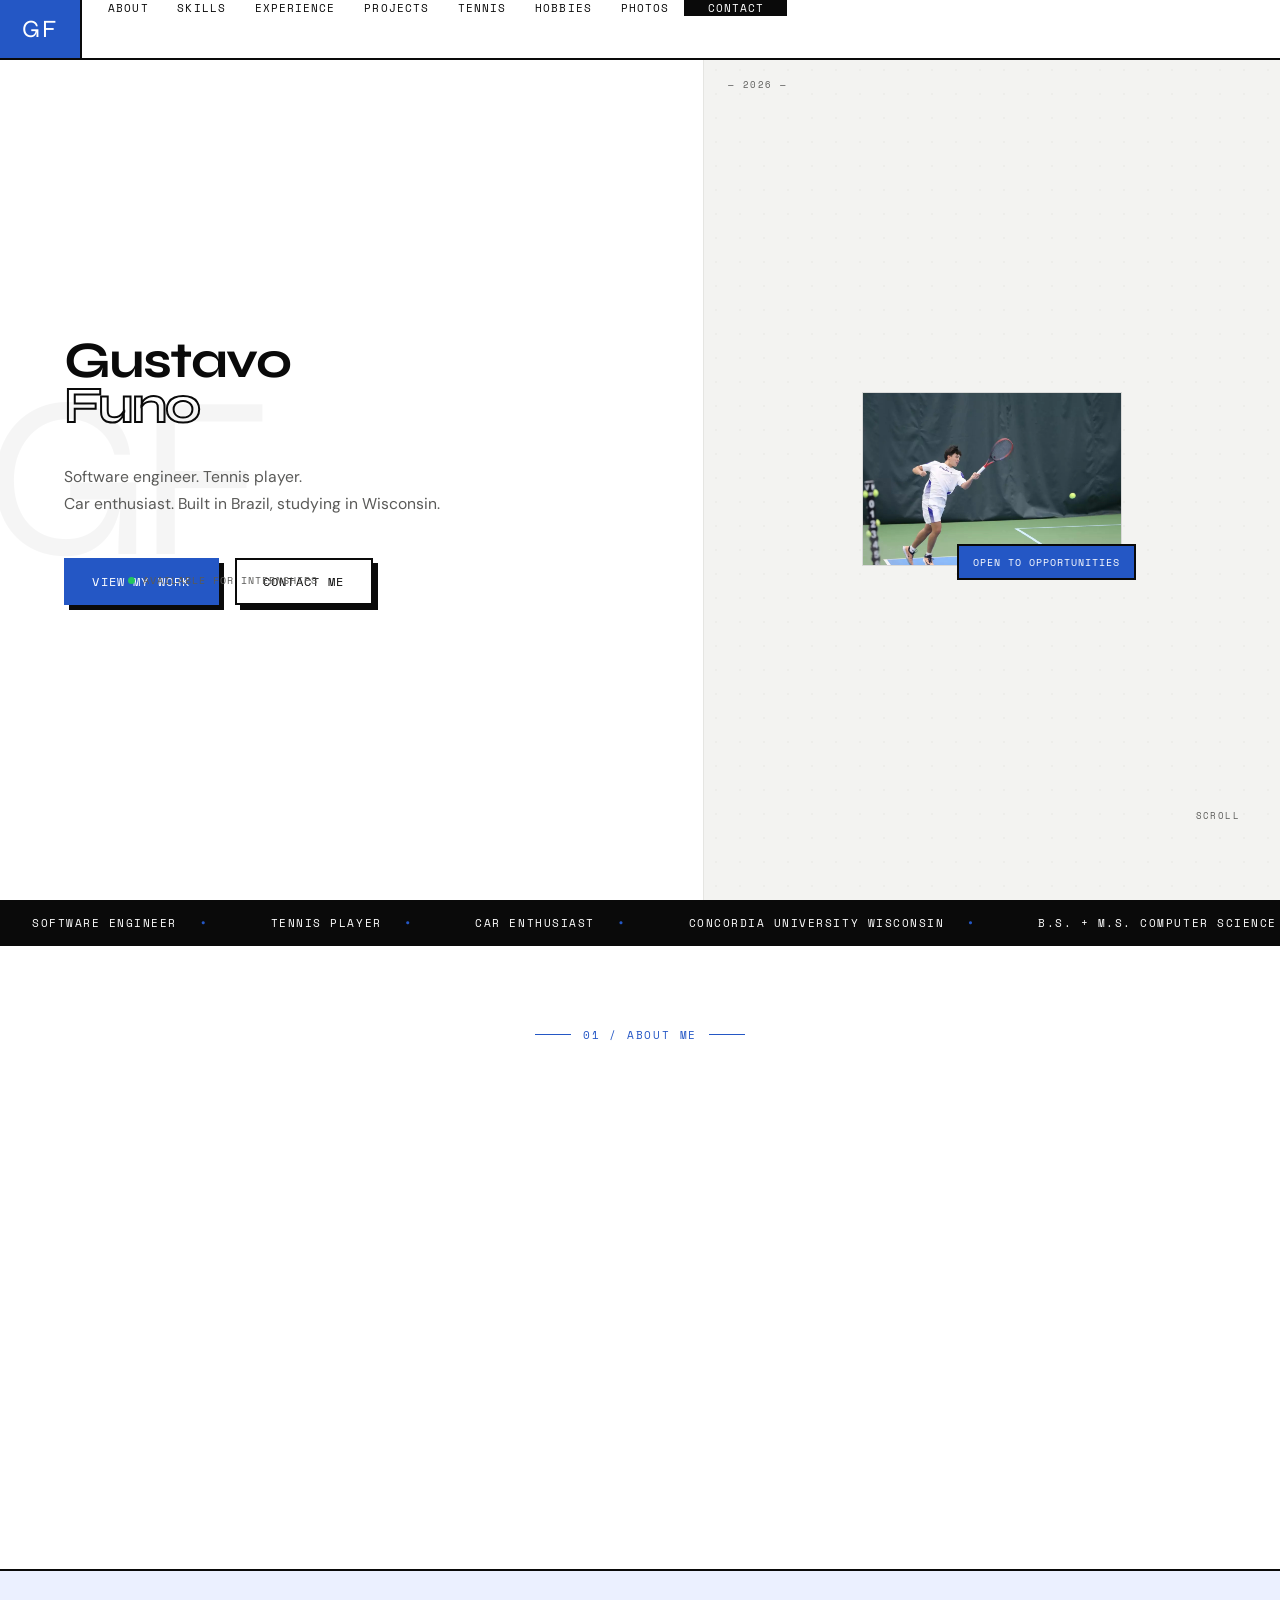
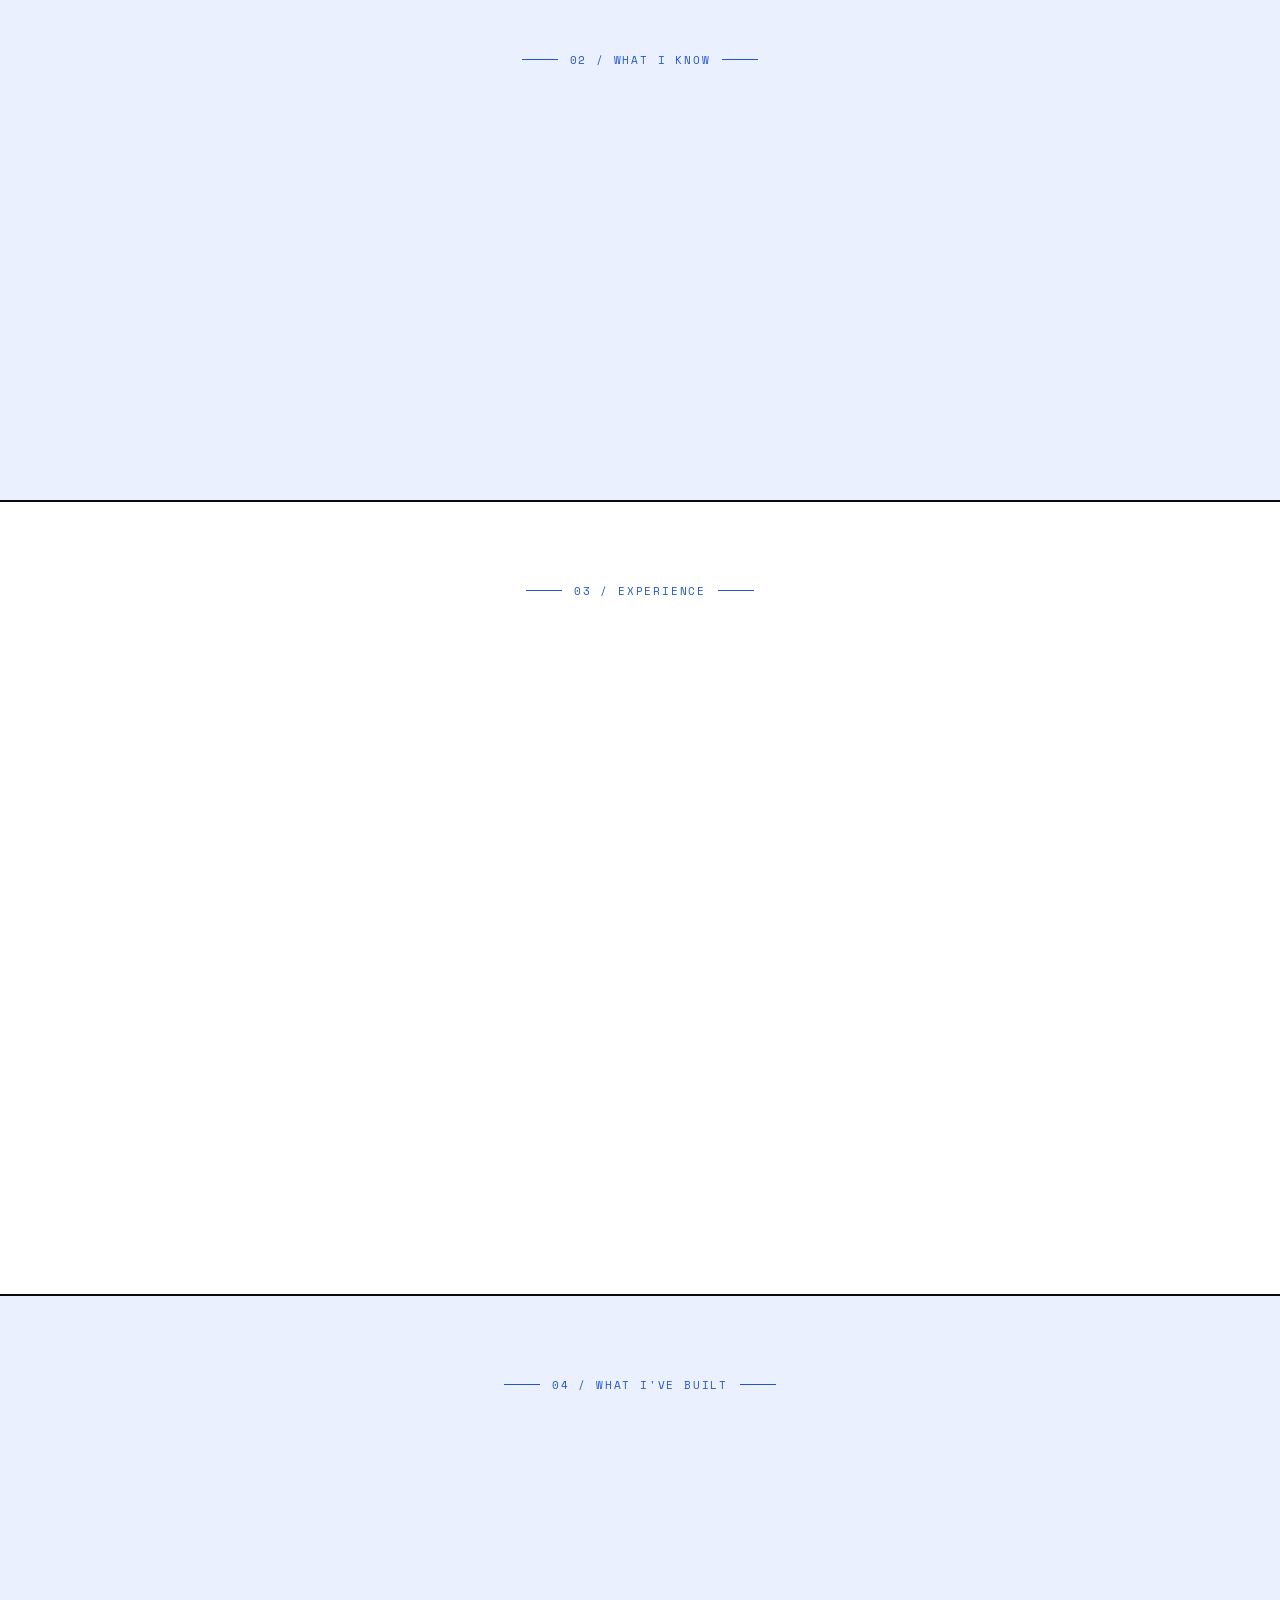
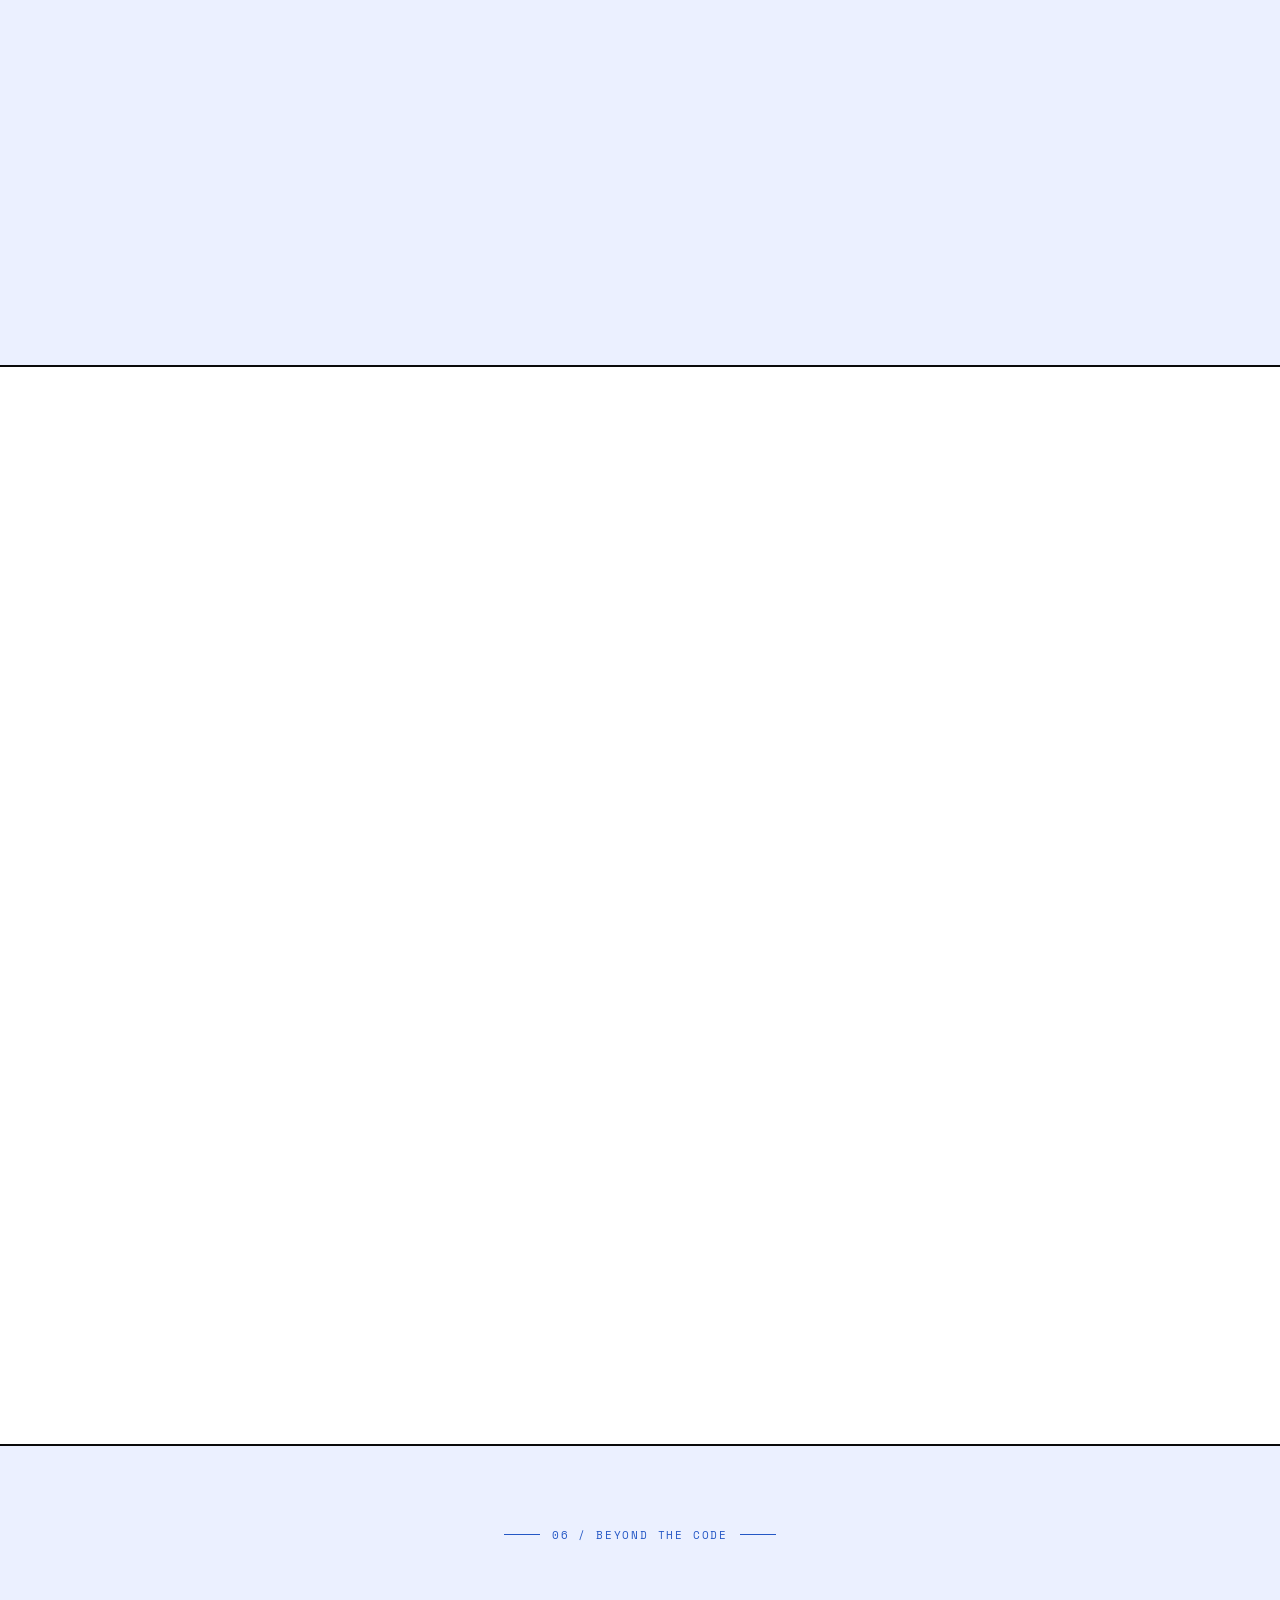
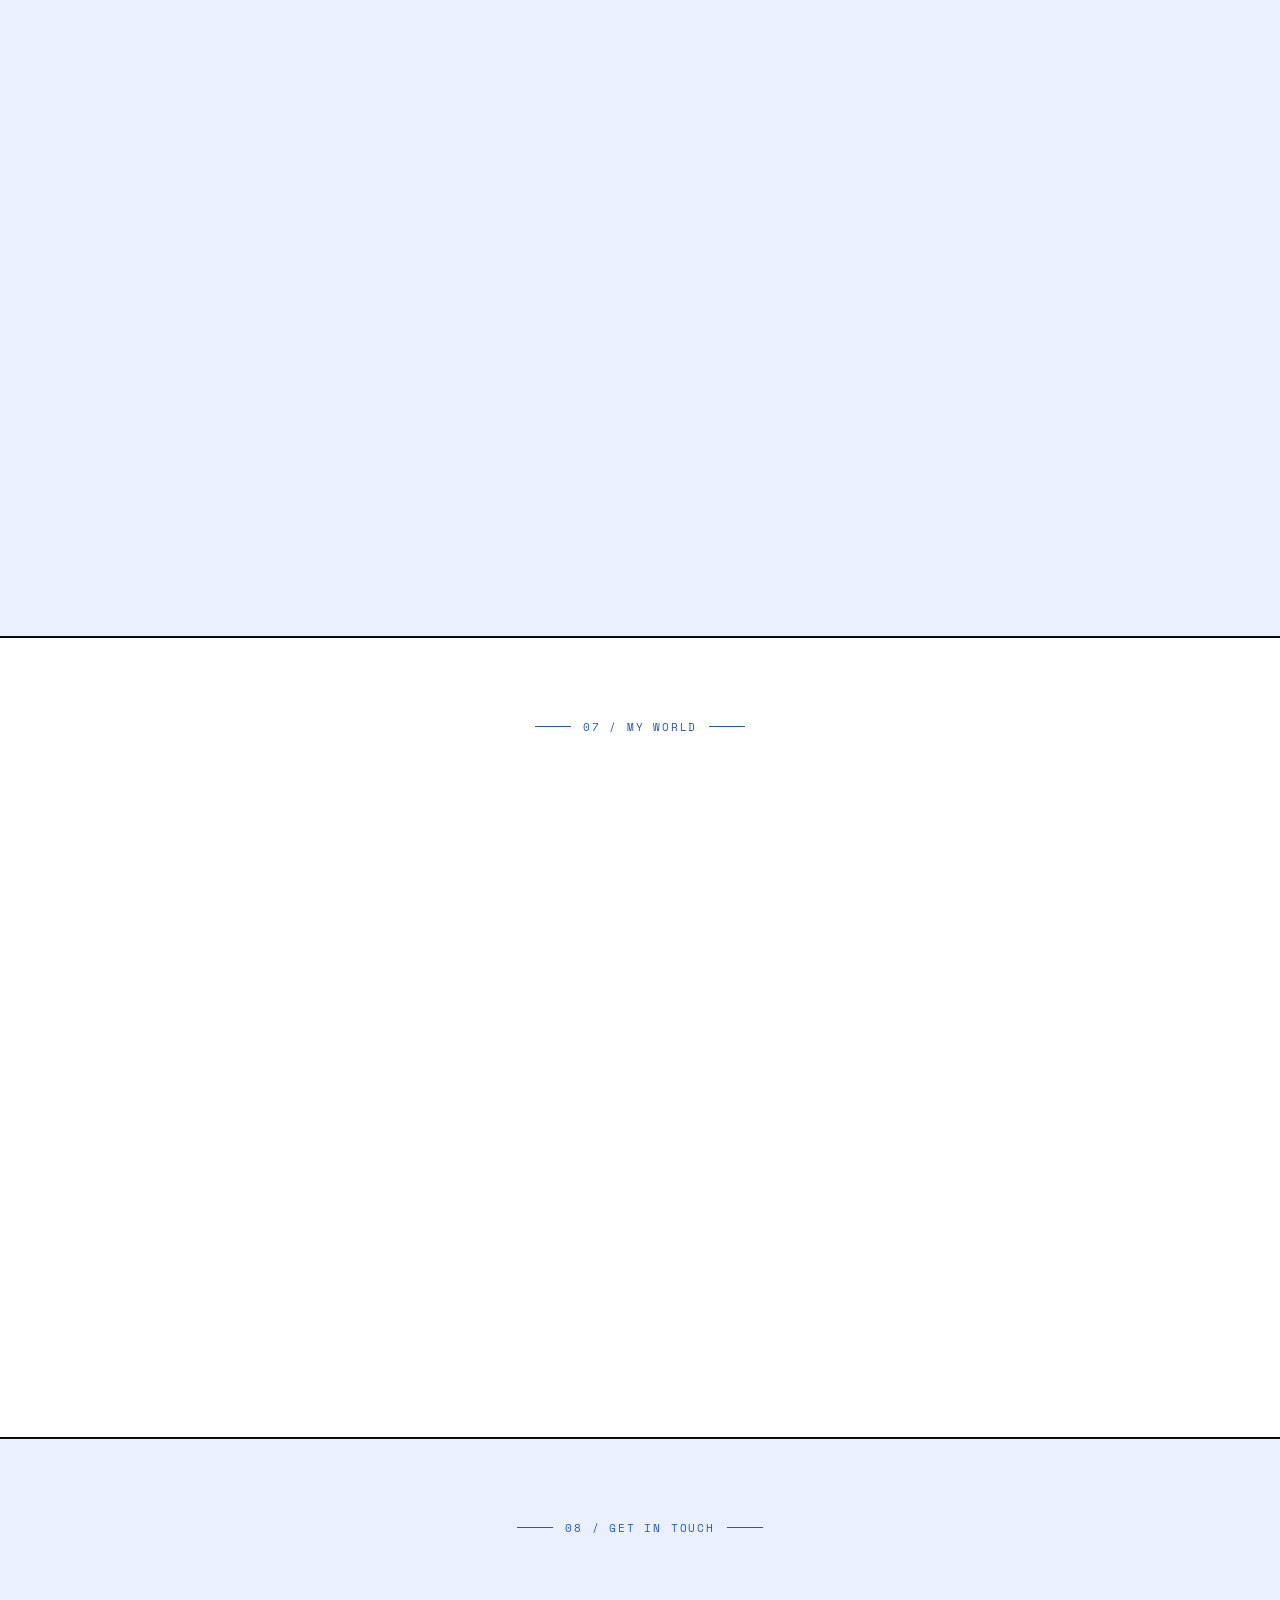
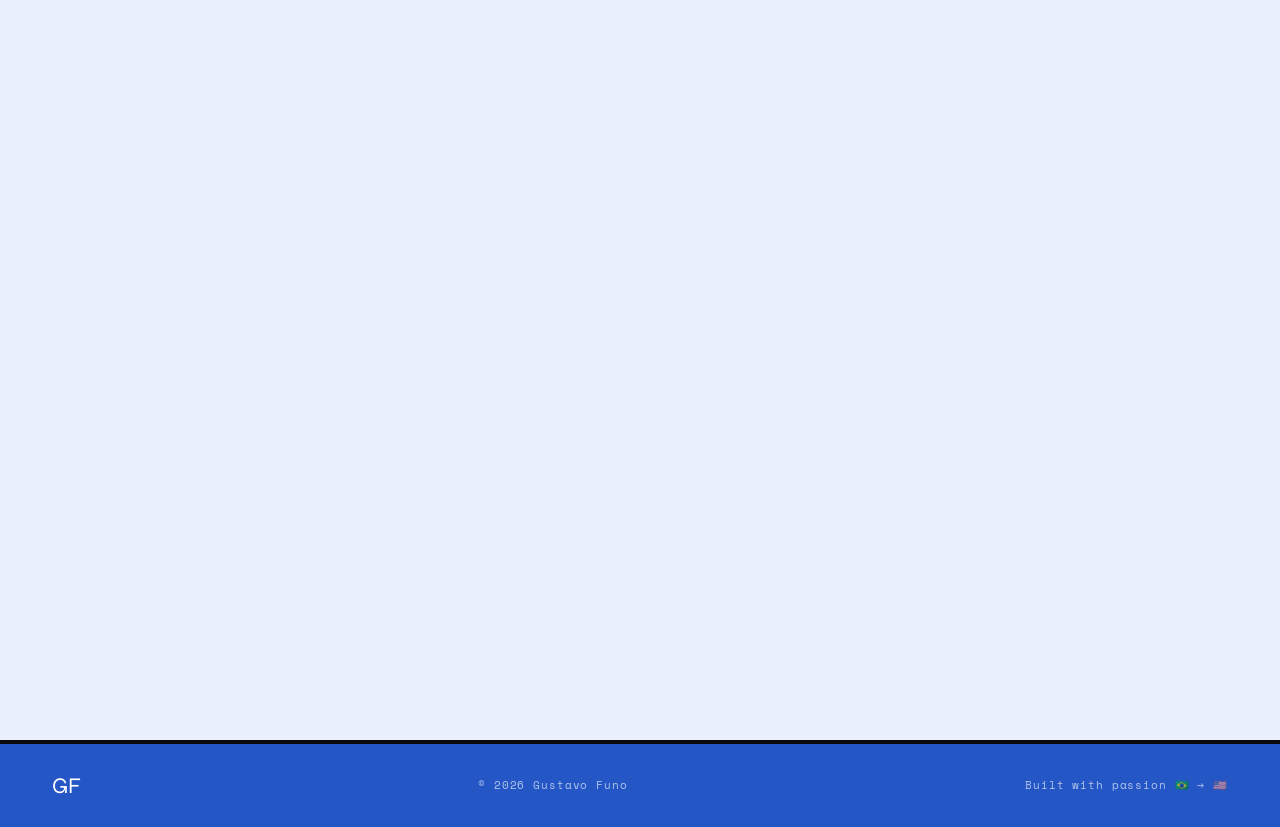
==== commit f3ee4e45: "Hero: smaller photo (260px) with full image, no crop" ====
--- a/index.html
+++ b/index.html
@@ -6,444 +6,601 @@
   <title>Gustavo Funo — Software Engineer</title>
   <link rel="preconnect" href="https://fonts.googleapis.com" />
   <link rel="preconnect" href="https://fonts.gstatic.com" crossorigin />
-  <link href="https://fonts.googleapis.com/css2?family=Space+Grotesk:wght@300;400;500;600;700&display=swap" rel="stylesheet" />
-  <link rel="stylesheet" href="style.css" />
+  <link href="https://fonts.googleapis.com/css2?family=Syne:wght@600;700;800&family=Space+Mono:ital,wght@0,400;0,700;1,400&family=DM+Sans:ital,opsz,wght@0,9..40,300;0,9..40,400;0,9..40,500;0,9..40,600;0,9..40,700;1,9..40,400&display=swap" rel="stylesheet" />
   <style>
-    /* ── Hero ── */
-    .hero{min-height:100vh}
-    .hero-content{justify-content:center;text-align:center}
-    .hero-buttons{justify-content:center}
-    .hero-scroll{left:70%}
-
-    /* ── Ticker ── */
-    .ticker-strip{overflow:hidden;border-top:2px solid #0A0A0A;border-bottom:2px solid #0A0A0A;background:#0A0A0A;padding:1.1rem 0}
-    .ticker-track{display:flex;width:max-content;animation:tick 28s linear infinite}
-    .ticker-item{font-family:'Space Grotesk',sans-serif;font-size:.95rem;font-weight:600;letter-spacing:.12em;text-transform:uppercase;white-space:nowrap;padding:0 2.5rem;color:#FFFFFF;display:flex;align-items:center;gap:2rem}
-    .ticker-item::after{content:'◆';color:#2457C5;font-size:.55rem}
+    /* === TOKENS === */
+    :root {
+      --blk:#0A0A0A; --wht:#FFFFFF; --blu:#2457C5; --blu-dk:#1a3a8f; --blu-lt:#3a6fd8;
+      --gry:#F3F3F1; --gry2:#E5E5E2; --txt-md:#5A5A58;
+      --bdr:2px solid #0A0A0A; --bdr-t:1px solid #0A0A0A;
+      --sh:5px 5px 0 #0A0A0A; --sh-lg:8px 8px 0 #0A0A0A; --sh-blu:5px 5px 0 #2457C5;
+      --fd:'Syne',sans-serif; --fb:'DM Sans',sans-serif; --fm:'Space Mono',monospace;
+      --ease:cubic-bezier(0.16,1,0.3,1);
+    }
+
+    /* === RESET === */
+    *,*::before,*::after{margin:0;padding:0;box-sizing:border-box}
+    html{scroll-behavior:smooth;font-size:16px}
+    body{font-family:var(--fb);color:var(--blk);background:var(--wht);overflow-x:hidden;-webkit-font-smoothing:antialiased}
+    img{display:block;max-width:100%}
+    a{text-decoration:none;color:inherit}
+    button{font-family:inherit;cursor:pointer}
+
+    /* === UTILS === */
+    .wrap{max-width:1240px;margin:0 auto;padding:0 2rem}
+    .sec{padding:80px 0}
+    .sec-num{font-family:var(--fm);font-size:.7rem;letter-spacing:.16em;text-transform:uppercase;color:var(--blu);display:flex;align-items:center;justify-content:center;gap:.75rem;margin-bottom:1.25rem}
+    .sec-num::before,.sec-num::after{content:'';flex:none;width:36px;height:1px;background:var(--blu)}
+    .sec-title{font-family:var(--fd);font-size:clamp(2.5rem,5.5vw,4.5rem);line-height:1;letter-spacing:-.02em;font-weight:800;margin-bottom:3.5rem;text-align:center}
+
+    /* reveal */
+    .rv{opacity:0;transform:translateY(36px);transition:opacity .55s var(--ease),transform .55s var(--ease)}
+    .rv.fl{transform:translateX(-44px)}
+    .rv.fr{transform:translateX(44px)}
+    .rv.on{opacity:1;transform:translate(0)}
+    .rv.d1{transition-delay:.1s}.rv.d2{transition-delay:.2s}.rv.d3{transition-delay:.3s}
+
+    /* btn */
+    .btn{display:inline-flex;align-items:center;gap:.45rem;padding:.8rem 1.65rem;font-family:var(--fm);font-size:.72rem;font-weight:500;letter-spacing:.1em;text-transform:uppercase;border:var(--bdr);box-shadow:var(--sh);cursor:pointer;transition:transform .15s var(--ease),box-shadow .15s var(--ease)}
+    .btn:hover{transform:translate(-2px,-2px);box-shadow:7px 7px 0 var(--blk)}
+    .btn:active{transform:translate(2px,2px);box-shadow:2px 2px 0 var(--blk)}
+    .btn-pri{background:var(--blu);color:var(--wht);border-color:var(--blu);box-shadow:var(--sh)}
+    .btn-blk{background:var(--blk);color:var(--wht)}
+    .btn-out{background:transparent;color:var(--blk);border-color:var(--blk)}
+    .btn-sm{padding:.55rem 1.1rem;font-size:.68rem}
+    .btn-fw{width:100%;justify-content:center}
+
+    /* === NAVBAR === */
+    .nav{position:fixed;top:0;left:0;right:0;z-index:1000;background:var(--wht);border-bottom:var(--bdr)}
+    .nav-c{display:flex;align-items:stretch;height:58px}
+    .nav-logo{font-family:var(--fd);font-size:1.55rem;letter-spacing:.06em;color:var(--wht);background:var(--blu);padding:0 1.4rem;display:flex;align-items:center;border-right:var(--bdr);transition:background .2s}
+    .nav-logo:hover{background:var(--blk)}
+    .nav-links{display:flex;align-items:stretch;list-style:none;padding:0 .75rem;flex:1}
+    .nav-links a{font-family:var(--fm);font-size:.68rem;font-weight:500;letter-spacing:.1em;text-transform:uppercase;color:var(--blk);padding:0 .9rem;display:flex;align-items:center;border-bottom:3px solid transparent;transition:border-color .2s,color .2s}
+    .nav-links a:hover,.nav-links a.active{border-bottom-color:var(--blu);color:var(--blu)}
+    .nav-cta{font-family:var(--fm)!important;font-size:.68rem!important;letter-spacing:.1em!important;text-transform:uppercase!important;background:var(--blk)!important;color:var(--wht)!important;padding:0 1.4rem!important;border-left:var(--bdr)!important;border-bottom:none!important;transition:background .2s!important}
+    .nav-cta:hover{background:var(--blu)!important;border-bottom-color:transparent!important;color:var(--wht)!important}
+    .hbg{display:none;flex-direction:column;justify-content:center;gap:5px;padding:0 1.1rem;background:none;border:none;border-left:var(--bdr);cursor:none}
+    .hbg span{display:block;width:20px;height:2px;background:var(--blk);transition:transform .3s,opacity .3s}
+    .hbg.open span:nth-child(1){transform:translateY(7px) rotate(45deg)}
+    .hbg.open span:nth-child(2){opacity:0}
+    .hbg.open span:nth-child(3){transform:translateY(-7px) rotate(-45deg)}
+    .mob-nav{display:none;position:fixed;top:58px;left:0;right:0;background:var(--wht);border-bottom:var(--bdr);z-index:999}
+    .mob-nav.open{display:block}
+    .mob-nav a{display:block;padding:.9rem 2rem;font-family:var(--fm);font-size:.75rem;letter-spacing:.1em;text-transform:uppercase;border-bottom:var(--bdr-t);transition:background .2s}
+    .mob-nav a:hover{background:var(--gry)}
+
+    /* === HERO === */
+    .hero{min-height:100vh;padding-top:58px;display:grid;grid-template-columns:55% 45%;position:relative}
+    .hero-l{display:flex;flex-direction:column;justify-content:center;padding:4rem 3rem 4rem 4rem;border-right:1px solid var(--gry2);position:relative;overflow:hidden;background:var(--wht)}
+    .hero-wm{position:absolute;font-family:var(--fd);font-size:clamp(8rem,18vw,16rem);color:rgba(0,0,0,0.04);line-height:1;top:50%;left:-1rem;transform:translateY(-50%);pointer-events:none;user-select:none;letter-spacing:-.05em;z-index:0}
+    .hero-l>*:not(.hero-wm){position:relative;z-index:1}
+    .hero-eye{font-family:var(--fm);font-size:.68rem;letter-spacing:.18em;text-transform:uppercase;color:var(--txt-md);margin-bottom:2rem;display:flex;align-items:center;gap:.65rem}
+    .hero-eye::before{content:'';display:block;width:28px;height:2px;background:var(--blu);flex:none}
+    .name-wrap{overflow:hidden;line-height:.88}
+    .n1,.n2{display:block;font-family:var(--fd);font-size:clamp(2.25rem,4vw,4rem);letter-spacing:-.03em;font-weight:700}
+    .n1{color:var(--blk);transform:translateY(105%);animation:su .75s var(--ease) .2s forwards}
+    .n2{color:transparent;-webkit-text-stroke:2px var(--blk);transform:translateY(105%);animation:su .75s var(--ease) .38s forwards}
+    @keyframes su{to{transform:translateY(0)}}
+    .hero-tag{font-size:.98rem;line-height:1.72;color:var(--txt-md);margin-top:2.25rem;margin-bottom:2.5rem;max-width:380px;opacity:0;transform:translateY(12px);animation:slidefi .65s var(--ease) .7s forwards}
+    .hero-btns{display:flex;gap:1rem;flex-wrap:wrap;opacity:0;transform:translateY(12px);animation:slidefi .65s var(--ease) .88s forwards}
+    @keyframes slidefi{to{opacity:1;transform:translateY(0)}}
+    @keyframes fi{to{opacity:1}}
+    .hero-stat{position:absolute;bottom:2rem;left:4rem;font-family:var(--fm);font-size:.62rem;letter-spacing:.1em;text-transform:uppercase;color:var(--txt-md);display:flex;align-items:center;gap:.5rem;opacity:0;animation:fi .6s var(--ease) 1.1s forwards}
+    .dot-g{width:7px;height:7px;background:#22c55e;border-radius:50%;animation:pulse 2s infinite}
+    @keyframes pulse{0%,100%{opacity:1}50%{opacity:.3}}
+    .hero-r{display:flex;flex-direction:column;justify-content:center;align-items:center;padding:4rem 2rem;background:var(--gry);position:relative;overflow:hidden}
+    .hero-r::before{content:'';position:absolute;inset:0;background-image:radial-gradient(circle,var(--gry2) 1px,transparent 1px);background-size:24px 24px;opacity:.45;pointer-events:none}
+    .hero-yr{position:absolute;top:1.25rem;left:1.5rem;font-family:var(--fm);font-size:.58rem;letter-spacing:.16em;color:var(--txt-md);text-transform:uppercase;opacity:0;animation:fi .5s var(--ease) .3s forwards;z-index:1}
+    .img-wrap{position:relative;z-index:1}
+    .hero-img{width:100%;max-width:260px;display:block;border:1px solid rgba(0,0,0,0.1);box-shadow:0 28px 70px rgba(0,0,0,0.1);clip-path:inset(100% 0 0 0);animation:wipe .95s var(--ease) .45s forwards}
+    @keyframes wipe{to{clip-path:inset(0 0 0 0)}}
+    .hero-bdg{position:absolute;bottom:-14px;right:-14px;background:var(--blu);color:var(--wht);border:var(--bdr);padding:.55rem .9rem;font-family:var(--fm);font-size:.6rem;letter-spacing:.1em;text-transform:uppercase;white-space:nowrap;opacity:0;animation:fi .5s var(--ease) 1.4s forwards,float 3.5s ease-in-out 1.9s infinite}
+    @keyframes float{0%,100%{transform:translateY(0)}50%{transform:translateY(-7px)}}
+    .scroll-ind{position:absolute;bottom:2rem;right:2.5rem;display:flex;flex-direction:column;align-items:center;gap:.5rem;font-family:var(--fm);font-size:.55rem;letter-spacing:.16em;color:var(--txt-md);text-transform:uppercase;opacity:0;animation:fi .5s var(--ease) 1.2s forwards;z-index:1}
+    .scroll-line{width:1px;height:38px;background:linear-gradient(to bottom,var(--blu),transparent);transform:scaleY(0);transform-origin:top;animation:sline 1.9s ease-in-out 1.7s infinite}
+    @keyframes sline{0%{transform:scaleY(0);transform-origin:top;opacity:1}45%{transform:scaleY(1);transform-origin:top;opacity:1}46%{transform-origin:bottom}90%,100%{transform:scaleY(0);transform-origin:bottom;opacity:0}}
+
+    /* === TICKER === */
+    .ticker{overflow:hidden;border-top:var(--bdr);border-bottom:var(--bdr);background:var(--blk);padding:.8rem 0}
+    .ticker-t{display:flex;width:max-content;animation:tick 28s linear infinite}
+    .ticker-i{font-family:var(--fm);font-size:.68rem;letter-spacing:.14em;text-transform:uppercase;white-space:nowrap;padding:0 2rem;color:var(--wht);display:flex;align-items:center;gap:1.5rem}
+    .ticker-i::after{content:'●';color:var(--blu);font-size:.45rem}
     @keyframes tick{from{transform:translateX(0)}to{transform:translateX(-50%)}}
 
-    /* ── Skill card upgrade ── */
-    .skill-card{position:relative;overflow:hidden;border:2px solid #0A0A0A;box-shadow:5px 5px 0 #0A0A0A;transition:transform .2s cubic-bezier(.22,1,.36,1),box-shadow .2s cubic-bezier(.22,1,.36,1)}
-    .skill-card::before{content:'';position:absolute;top:0;left:0;right:0;height:3px;background:#2457C5}
-    .skill-card:hover{transform:translate(-3px,-3px);box-shadow:8px 8px 0 #0A0A0A}
-
-    /* ── Project card upgrade ── */
-    .project-card{border:2px solid #0A0A0A;box-shadow:5px 5px 0 #0A0A0A;transition:transform .2s cubic-bezier(.22,1,.36,1),box-shadow .2s cubic-bezier(.22,1,.36,1)}
-    .project-card:hover{transform:translate(-4px,-4px);box-shadow:9px 9px 0 #0A0A0A}
+    /* === ABOUT === */
+    .about{border-bottom:var(--bdr)}
+    .about-g{display:grid;grid-template-columns:1.2fr 0.8fr;gap:4rem;align-items:center}
+    .about-t h2{font-family:var(--fd);font-size:clamp(2rem,4vw,3.25rem);line-height:1.05;margin-bottom:1.75rem}
+    .about-t p{font-size:.95rem;line-height:1.78;color:var(--txt-md);margin-bottom:1.5rem}
+    .tags{display:flex;flex-wrap:wrap;gap:.55rem;margin-bottom:1.75rem}
+    .tag{font-family:var(--fm);font-size:.65rem;letter-spacing:.08em;text-transform:uppercase;padding:.4rem .85rem;border:var(--bdr-t);background:var(--gry)}
+    .flags{display:flex;align-items:center;gap:.75rem}
+    .flag{height:22px;width:auto;border:1px solid var(--gry2)}
+    .fl-ar{font-family:var(--fm);font-size:.8rem;color:var(--txt-md)}
+    .about-ph{position:relative}
+    .about-ph img{width:85%;max-width:340px;aspect-ratio:4/5;object-fit:cover;border:var(--bdr);box-shadow:var(--sh);display:block}
+    .about-lbl{position:absolute;bottom:0;left:0;right:0;background:var(--blu);color:var(--wht);padding:.9rem 1.25rem;font-family:var(--fm);font-size:.65rem;letter-spacing:.1em;text-transform:uppercase;border:var(--bdr);border-top:none}
+
+    /* === SKILLS === */
+    .skills{background:#EBF0FF;border-bottom:var(--bdr)}
+    .sk-g{display:grid;grid-template-columns:repeat(auto-fit,minmax(190px,1fr));gap:1.5rem}
+    .sk-c{background:var(--wht);border:var(--bdr);padding:1.75rem 1.5rem;box-shadow:var(--sh);transition:transform .2s var(--ease),box-shadow .2s var(--ease);position:relative;overflow:hidden}
+    .sk-c::before{content:'';position:absolute;top:0;left:0;right:0;height:3px;background:var(--blu)}
+    .sk-c:hover{transform:translate(-3px,-3px);box-shadow:8px 8px 0 var(--blk)}
+    .sk-ic{font-size:1.8rem;margin-bottom:.9rem}
+    .sk-c h3{font-family:var(--fd);font-size:1.2rem;letter-spacing:-.01em;margin-bottom:.45rem}
+    .sk-c p{font-size:.82rem;line-height:1.6;color:var(--txt-md)}
+
+    /* === EXPERIENCE === */
+    .exp{border-bottom:var(--bdr)}
+    .tl{display:flex;flex-direction:column;gap:2rem}
+    .tl-i{display:grid;grid-template-columns:100px 1fr;gap:2.5rem;align-items:start}
+    .tl-d{font-family:var(--fd);font-size:2rem;line-height:1;color:var(--blu);letter-spacing:-.01em;text-align:right;padding-top:.25rem}
+    .tl-c{border:var(--bdr);padding:2rem;box-shadow:var(--sh);background:var(--wht);position:relative}
+    .tl-c::before{content:'';position:absolute;top:0;left:0;right:0;height:4px;background:var(--blu)}
+    .tl-h{display:flex;align-items:flex-start;justify-content:space-between;gap:1rem;margin-bottom:.4rem}
+    .tl-h h3{font-family:var(--fd);font-size:1.4rem;letter-spacing:-.01em}
+    .bdg{font-family:var(--fm);font-size:.62rem;font-weight:500;letter-spacing:.08em;text-transform:uppercase;padding:.28rem .65rem;border:1px solid;white-space:nowrap;flex:none}
+    .bdg-g{color:#16a34a;border-color:#16a34a;background:#f0fdf4}
+    .bdg-b{color:var(--blu);border-color:var(--blu);background:#eff4ff}
+    .tl-co{font-family:var(--fm);font-size:.68rem;letter-spacing:.1em;text-transform:uppercase;color:var(--txt-md);margin-bottom:.9rem}
+    .tl-p{font-size:.9rem;line-height:1.72;color:var(--txt-md);margin-bottom:1.1rem}
+    .sk-tags{display:flex;flex-wrap:wrap;gap:.45rem}
+    .sk-t{font-family:var(--fm);font-size:.62rem;letter-spacing:.08em;text-transform:uppercase;padding:.28rem .65rem;background:var(--gry);border:1px solid var(--gry2)}
+
+    /* === PROJECTS === */
+    .proj{background:#EBF0FF;border-bottom:var(--bdr)}
+    .pr-g{display:grid;grid-template-columns:1fr 1fr;gap:2rem}
+    .pr-c{background:var(--wht);border:var(--bdr);box-shadow:var(--sh);display:flex;flex-direction:column;transition:transform .2s var(--ease),box-shadow .2s var(--ease);overflow:hidden}
+    .pr-c:hover{transform:translate(-4px,-4px);box-shadow:9px 9px 0 var(--blk)}
+    .pr-top{border-bottom:var(--bdr);padding:1.1rem 1.5rem;display:flex;align-items:center;justify-content:space-between;background:var(--gry)}
+    .pr-lang{font-family:var(--fm);font-size:.65rem;font-weight:500;letter-spacing:.1em;text-transform:uppercase;padding:.28rem .65rem;border:1px solid}
+    .py{color:#2563eb;border-color:#2563eb;background:#eff6ff}
+    .un{color:#7c3aed;border-color:#7c3aed;background:#f5f3ff}
+    .dev-b{font-family:var(--fm);font-size:.6rem;letter-spacing:.08em;text-transform:uppercase;padding:.28rem .65rem;background:#fef3c7;border:1px solid #f59e0b;color:#92400e}
+    .pr-b{padding:1.75rem;flex:1;display:flex;flex-direction:column}
+    .pr-b h3{font-family:var(--fd);font-size:1.6rem;letter-spacing:-.01em;margin-bottom:.65rem}
+    .pr-b p{font-size:.88rem;line-height:1.72;color:var(--txt-md);flex:1;margin-bottom:1.4rem}
+    .pr-tags{display:flex;flex-wrap:wrap;gap:.45rem;margin-bottom:1.4rem}
+    .pr-t{font-family:var(--fm);font-size:.6rem;letter-spacing:.08em;text-transform:uppercase;padding:.28rem .6rem;background:var(--gry);border:1px solid var(--gry2)}
+
+    /* === TENNIS === */
+    .tennis{border-bottom:var(--bdr)}
+    .tn-g{display:grid;grid-template-columns:1fr 1fr;border:var(--bdr);box-shadow:var(--sh-lg)}
+    .tn-ph{border-right:var(--bdr);overflow:hidden;position:relative}
+    .tn-ph img{width:100%;height:100%;min-height:520px;object-fit:cover;display:block;transition:transform .6s var(--ease)}
+    .tn-ph:hover img{transform:scale(1.04)}
+    .tn-tx{padding:3.5rem 3rem;display:flex;flex-direction:column;justify-content:center}
+    .tn-lv{font-family:var(--fm);font-size:.68rem;letter-spacing:.14em;text-transform:uppercase;color:var(--blu);margin-bottom:1.1rem}
+    .tn-tx h2{font-family:var(--fd);font-size:clamp(2rem,3.5vw,3rem);line-height:1.05;margin-bottom:1.5rem}
+    .tn-tx p{font-size:.92rem;line-height:1.76;color:var(--txt-md);margin-bottom:1rem}
+    .tn-st{display:grid;grid-template-columns:repeat(3,1fr);gap:1rem;border-top:var(--bdr-t);padding-top:1.75rem;margin-top:1.75rem}
+    .stat-v{font-family:var(--fd);font-size:2.5rem;line-height:1;color:var(--blu)}
+    .stat-l{font-family:var(--fm);font-size:.6rem;letter-spacing:.1em;text-transform:uppercase;color:var(--txt-md);margin-top:.2rem}
+
+    /* === HOBBIES === */
+    .hob{background:#EBF0FF;border-bottom:var(--bdr)}
+    .hb-g{display:grid;grid-template-columns:repeat(3,1fr);gap:1.5rem}
+    .hb-c{border:var(--bdr);background:var(--wht);box-shadow:var(--sh);overflow:hidden;transition:transform .2s var(--ease),box-shadow .2s var(--ease)}
+    .hb-c:hover{transform:translate(-3px,-3px);box-shadow:8px 8px 0 var(--blk)}
+    .hb-ph{overflow:hidden;border-bottom:var(--bdr)}
+    .hb-ph img{width:100%;aspect-ratio:4/3;object-fit:cover;display:block;transition:transform .5s var(--ease)}
+    .hb-c:hover .hb-ph img{transform:scale(1.05)}
+    .hb-bd{padding:1.4rem}
+    .hb-ic{font-size:1.4rem;margin-bottom:.65rem}
+    .hb-bd h3{font-family:var(--fd);font-size:1.35rem;letter-spacing:-.01em;margin-bottom:.4rem}
+    .hb-bd p{font-size:.82rem;line-height:1.65;color:var(--txt-md)}
+
+    /* === PHOTOS === */
+    .photos{border-bottom:var(--bdr)}
+    .ph-g{display:grid;grid-template-columns:1fr 1fr;gap:2rem}
+    .ph-c{border:var(--bdr);box-shadow:var(--sh);overflow:hidden}
+    .ph-c img{width:100%;aspect-ratio:4/3;object-fit:cover;display:block;transition:transform .5s var(--ease)}
+    .ph-c:hover img{transform:scale(1.04)}
+    .ph-cap{padding:.9rem 1.1rem;font-family:var(--fm);font-size:.67rem;letter-spacing:.07em;border-top:var(--bdr-t);color:var(--txt-md)}
+
+    /* === CONTACT === */
+    .contact{background:#EBF0FF;border-bottom:var(--bdr)}
+    .ct-sub{font-size:.95rem;line-height:1.72;color:var(--txt-md);max-width:440px;margin-bottom:3.5rem}
+    .ct-g{display:grid;grid-template-columns:1fr 1.35fr;gap:3rem;align-items:start}
+    .ct-lks{border:var(--bdr);box-shadow:var(--sh)}
+    .ct-lk{display:flex;align-items:center;gap:1.1rem;padding:1.2rem 1.4rem;border-bottom:var(--bdr-t);background:var(--wht);transition:background .2s,color .2s}
+    .ct-lk:last-child{border-bottom:none}
+    .ct-lk:hover{background:var(--blu);color:var(--wht)}
+    .ct-lk:hover .ct-lbl{color:rgba(255,255,255,.7)}
+    .ct-lk:hover .ct-val{color:var(--wht)}
+    .ct-ic{font-size:1.3rem;flex:none}
+    .ct-lbl{font-family:var(--fm);font-size:.62rem;letter-spacing:.1em;text-transform:uppercase;color:var(--txt-md);display:block;margin-bottom:.12rem}
+    .ct-val{font-size:.88rem;font-weight:500;color:var(--blk)}
+    .ct-form{background:var(--wht);border:var(--bdr);padding:2.25rem;box-shadow:var(--sh);display:flex;flex-direction:column;gap:1.1rem}
+    .fg{display:flex;flex-direction:column;gap:.35rem}
+    .fg label{font-family:var(--fm);font-size:.65rem;letter-spacing:.1em;text-transform:uppercase;color:var(--txt-md)}
+    .fg input,.fg textarea{padding:.8rem .95rem;border:var(--bdr);background:var(--wht);font-family:var(--fb);font-size:.92rem;color:var(--blk);outline:none;transition:box-shadow .2s;resize:none}
+    .fg input:focus,.fg textarea:focus{box-shadow:var(--sh-blu)}
+    .fm-msg{font-family:var(--fm);font-size:.72rem;letter-spacing:.05em;padding:.7rem .95rem;display:none}
+    .fm-msg.ok{background:#f0fdf4;border:1px solid #22c55e;color:#16a34a;display:block}
+    .fm-msg.er{background:#fef2f2;border:1px solid #ef4444;color:#dc2626;display:block}
+
+    /* === FOOTER === */
+    .footer{border-top:var(--bdr);padding:1.75rem 0;background:var(--blu)}
+    .ft-in{display:flex;align-items:center;justify-content:space-between;flex-wrap:wrap;gap:1rem}
+    .ft-logo{font-family:var(--fd);font-size:1.4rem;letter-spacing:-.01em;color:var(--wht)}
+    .footer p{font-family:var(--fm);font-size:.68rem;letter-spacing:.08em;color:rgba(255,255,255,.65)}
+
+    /* === RESPONSIVE === */
+    @media(max-width:900px){
+      .nav-links{display:none}
+      .hbg{display:flex}
+      .hero{grid-template-columns:1fr;min-height:auto}
+      .hero-l{padding:4.5rem 1.5rem 2.5rem;border-right:none;border-bottom:var(--bdr-t)}
+      .hero-wm{display:none}
+      .hero-r{padding:2.5rem 1.5rem;min-height:55vw}
+      .about-g,.tn-g,.ct-g{grid-template-columns:1fr}
+      .tn-ph{border-right:none;border-bottom:var(--bdr)}
+      .tn-ph img{min-height:300px}
+      .pr-g,.hb-g,.ph-g{grid-template-columns:1fr}
+      .tl-i{grid-template-columns:1fr;gap:.5rem}
+      .tl-d{text-align:left;font-size:2rem}
+    }
+    @media(max-width:600px){
+      .sec{padding:70px 0}
+      .n1,.n2{font-size:clamp(4.5rem,19vw,6rem)}
+      .tn-st{grid-template-columns:1fr 1fr}
+    }
   </style>
 </head>
 <body>
 
-  <!-- ============ NAVBAR ============ -->
-  <nav class="navbar" id="navbar">
-    <div class="nav-container">
-      <a href="#home" class="nav-logo">GF</a>
-      <ul class="nav-links" id="navLinks">
-        <li><a href="#about">About</a></li>
-        <li><a href="#skills">Skills</a></li>
-        <li><a href="#experience">Experience</a></li>
-        <li><a href="#projects">Projects</a></li>
-        <li><a href="#tennis">Tennis</a></li>
-        <li><a href="#hobbies">Hobbies</a></li>
-        <li><a href="#photos">Photos</a></li>
-        <li><a href="#contact" class="nav-cta">Contact</a></li>
-      </ul>
-      <button class="hamburger" id="hamburger" aria-label="Toggle menu">
-        <span></span><span></span><span></span>
-      </button>
-    </div>
-  </nav>
-
-  <!-- ============ HERO ============ -->
-  <section class="hero" id="home">
-    <div class="hero-image-col">
-      <img src="pictures/IMG_4751.jpeg" alt="Gustavo Funo" class="hero-img" />
-    </div>
-    <div class="hero-content">
-      <div class="hero-text">
-        <p class="hero-greeting">Hello, I'm</p>
-        <h1 class="hero-name">Gustavo<br />Funo</h1>
-        <p class="hero-tagline">
-          Software engineer. Tennis player.<br />
-          Car enthusiast. Built in Brazil, studying in Wisconsin.
-        </p>
-        <div class="hero-buttons">
-          <a href="#projects" class="btn btn-primary">View My Work</a>
-          <a href="#contact" class="btn btn-outline">Contact Me</a>
-        </div>
-      </div>
-    </div>
-    <div class="hero-scroll">
+<!-- NAVBAR -->
+<nav class="nav" id="navbar">
+  <div class="nav-c">
+    <a href="#home" class="nav-logo">GF</a>
+    <ul class="nav-links" id="navLinks">
+      <li><a href="#about">About</a></li>
+      <li><a href="#skills">Skills</a></li>
+      <li><a href="#experience">Experience</a></li>
+      <li><a href="#projects">Projects</a></li>
+      <li><a href="#tennis">Tennis</a></li>
+      <li><a href="#hobbies">Hobbies</a></li>
+      <li><a href="#photos">Photos</a></li>
+      <li><a href="#contact" class="nav-cta">Contact</a></li>
+    </ul>
+    <button class="hbg" id="hbg" aria-label="Toggle menu">
+      <span></span><span></span><span></span>
+    </button>
+  </div>
+</nav>
+<div class="mob-nav" id="mobNav">
+  <a href="#about">About</a><a href="#skills">Skills</a><a href="#experience">Experience</a>
+  <a href="#projects">Projects</a><a href="#tennis">Tennis</a><a href="#hobbies">Hobbies</a>
+  <a href="#photos">Photos</a><a href="#contact">Contact</a>
+</div>
+
+<!-- HERO -->
+<section class="hero" id="home">
+  <div class="hero-l" id="heroL">
+    <span class="hero-wm" aria-hidden="true">GF</span>
+    <div class="name-wrap"><span class="n1">Gustavo</span></div>
+    <div class="name-wrap"><span class="n2">Funo</span></div>
+    <p class="hero-tag">Software engineer. Tennis player.<br />Car enthusiast. Built in Brazil, studying in Wisconsin.</p>
+    <div class="hero-btns">
+      <a href="#projects" class="btn btn-pri">View My Work</a>
+      <a href="#contact" class="btn btn-out">Contact Me</a>
+    </div>
+    <div class="hero-stat"><span class="dot-g"></span>Available for internships</div>
+  </div>
+  <div class="hero-r">
+    <div class="hero-yr">— 2026 —</div>
+    <div class="img-wrap">
+      <img src="pictures/IMG_4751.jpeg" alt="Gustavo Funo" class="hero-img" id="heroImg" />
+      <div class="hero-bdg">Open to Opportunities</div>
+    </div>
+    <div class="scroll-ind">
       <span>Scroll</span>
       <div class="scroll-line"></div>
     </div>
-  </section>
-
-  <!-- ============ TICKER ============ -->
-  <div class="ticker-strip">
-    <div class="ticker-track">
-      <div class="ticker-item">Software Engineer</div><div class="ticker-item">Tennis Player</div>
-      <div class="ticker-item">Car Enthusiast</div><div class="ticker-item">Concordia University Wisconsin</div>
-      <div class="ticker-item">B.S. + M.S. Computer Science</div><div class="ticker-item">Built in Brazil</div>
-      <div class="ticker-item">Studying in Wisconsin</div><div class="ticker-item">Open to Internships</div>
-      <div class="ticker-item">Software Engineer</div><div class="ticker-item">Tennis Player</div>
-      <div class="ticker-item">Car Enthusiast</div><div class="ticker-item">Concordia University Wisconsin</div>
-      <div class="ticker-item">B.S. + M.S. Computer Science</div><div class="ticker-item">Built in Brazil</div>
-      <div class="ticker-item">Studying in Wisconsin</div><div class="ticker-item">Open to Internships</div>
-    </div>
-  </div>
-
-  <!-- ============ ABOUT ============ -->
-  <section class="about section" id="about">
-    <div class="container">
-      <div class="section-label">About Me</div>
-      <div class="about-grid">
-        <div class="about-text fade-in">
-          <h2>Building the future,<br />one line at a time.</h2>
-          <p>
-            I'm Gustavo Funo, a 19-year-old Computer Science student from Brazil,
-            currently pursuing my <strong>Bachelor's and Master's degrees</strong> at
-            <strong>Concordia University Wisconsin</strong>. I'm passionate about
-            software engineering, competitive tennis, and pushing limits — both on
-            the court and behind the keyboard.
-          </p>
-          <div class="about-tags">
-            <span class="tag">🇧🇷 From Brazil</span>
-            <span class="tag">📍 Wisconsin, USA</span>
-            <span class="tag">🎓 B.S. + M.S. Computer Science</span>
-            <span class="tag">🎾 Concordia Falcons Tennis</span>
-          </div>
-          <div class="about-flags">
-            <img src="https://flagcdn.com/w40/br.png" alt="Brazil" class="flag" />
-            <span class="flag-arrow">→</span>
-            <img src="https://flagcdn.com/w40/us.png" alt="USA" class="flag" />
-          </div>
+  </div>
+</section>
+
+<!-- TICKER -->
+<div class="ticker">
+  <div class="ticker-t">
+    <div class="ticker-i">Software Engineer</div><div class="ticker-i">Tennis Player</div>
+    <div class="ticker-i">Car Enthusiast</div><div class="ticker-i">Concordia University Wisconsin</div>
+    <div class="ticker-i">B.S. + M.S. Computer Science</div><div class="ticker-i">Built in Brazil</div>
+    <div class="ticker-i">Studying in Wisconsin</div><div class="ticker-i">Open to Internships</div>
+    <div class="ticker-i">Software Engineer</div><div class="ticker-i">Tennis Player</div>
+    <div class="ticker-i">Car Enthusiast</div><div class="ticker-i">Concordia University Wisconsin</div>
+    <div class="ticker-i">B.S. + M.S. Computer Science</div><div class="ticker-i">Built in Brazil</div>
+    <div class="ticker-i">Studying in Wisconsin</div><div class="ticker-i">Open to Internships</div>
+  </div>
+</div>
+
+<!-- ABOUT -->
+<section class="about sec" id="about">
+  <div class="wrap">
+    <div class="sec-num">01 / About Me</div>
+    <div class="about-g">
+      <div class="about-t rv fl">
+        <h2>Code. Court.<br />Repeat.</h2>
+        <p>I'm Gustavo Funo, a 19-year-old Computer Science student from Brazil, currently pursuing my <strong>Bachelor's and Master's degrees</strong> at <strong>Concordia University Wisconsin</strong>. I'm driven by system automation and problem solving — there's nothing more satisfying than turning a complex problem into something clean and efficient.</p>
+        <p>The same mindset I bring to the tennis court — showing up, grinding, and finding a way to win — is exactly what I bring to every project I build.</p>
+        <div class="tags">
+          <span class="tag">🇧🇷 From Brazil</span>
+          <span class="tag">📍 Wisconsin, USA</span>
+          <span class="tag">🎓 B.S. + M.S. CS</span>
+          <span class="tag">🎾 Concordia Falcons</span>
         </div>
-        <div class="about-photo fade-in" style="transition-delay: 0.15s">
-          <div class="photo-frame">
-            <img
-              src="pictures/WhatsApp%20Image%202026-04-07%20at%2021.22.00.jpeg"
-              alt="Gustavo Funo"
-            />
-          </div>
+        <div class="flags">
+          <img src="https://flagcdn.com/w40/br.png" alt="Brazil" class="flag" />
+          <span class="fl-ar">→</span>
+          <img src="https://flagcdn.com/w40/us.png" alt="USA" class="flag" />
         </div>
       </div>
-    </div>
-  </section>
-
-  <!-- ============ SKILLS ============ -->
-  <section class="skills section" id="skills">
-    <div class="container">
-      <div class="section-label">What I Know</div>
-      <h2 class="section-title fade-in">Skills &amp; Technologies</h2>
-      <div class="skills-grid">
-        <div class="skill-card fade-in">
-          <div class="skill-icon">🐍</div>
-          <h3>Python</h3>
-          <p>Data structures, algorithms, scripting &amp; automation</p>
+      <div class="about-ph rv fr">
+        <img src="pictures/WhatsApp%20Image%202026-04-07%20at%2021.22.00.jpeg" alt="Gustavo Funo" />
+        <div class="about-lbl">Gustavo Funo — CS Student &amp; Athlete</div>
+      </div>
+    </div>
+  </div>
+</section>
+
+<!-- SKILLS -->
+<section class="skills sec" id="skills">
+  <div class="wrap">
+    <div class="sec-num">02 / What I Know</div>
+    <h2 class="sec-title rv">The Arsenal</h2>
+    <div class="sk-g">
+      <div class="sk-c rv d1"><div class="sk-ic">🐍</div><h3>Python</h3><p>Data structures, algorithms, scripting &amp; automation</p></div>
+      <div class="sk-c rv d2"><div class="sk-ic">☕</div><h3>Java</h3><p>Object-oriented programming &amp; backend development</p></div>
+      <div class="sk-c rv d1"><div class="sk-ic">🌐</div><h3>HTML &amp; CSS</h3><p>Responsive web design &amp; modern UI development</p></div>
+      <div class="sk-c rv d2"><div class="sk-ic">🎮</div><h3>C# &amp; Unity</h3><p>Game development &amp; real-time interactive applications</p></div>
+      <div class="sk-c rv d3"><div class="sk-ic">🤖</div><h3>Claude Code</h3><p>AI-assisted development &amp; intelligent agent workflows</p></div>
+    </div>
+  </div>
+</section>
+
+<!-- EXPERIENCE -->
+<section class="exp sec" id="experience">
+  <div class="wrap">
+    <div class="sec-num">03 / Experience</div>
+    <h2 class="sec-title rv">The Journey</h2>
+    <div class="tl">
+      <div class="tl-i rv fl">
+        <div class="tl-d">NOW</div>
+        <div class="tl-c">
+          <div class="tl-h"><h3>Gym Assistant</h3><span class="bdg bdg-g">Current</span></div>
+          <p class="tl-co">Concordia University Wisconsin</p>
+          <p class="tl-p">Supporting university gym operations while developing key professional skills in a fast-paced team environment, managing facilities and assisting students daily.</p>
+          <div class="sk-tags"><span class="sk-t">Leadership</span><span class="sk-t">Management</span><span class="sk-t">Communication</span></div>
         </div>
-        <div class="skill-card fade-in">
-          <div class="skill-icon">☕</div>
-          <h3>Java</h3>
-          <p>Object-oriented programming &amp; backend development</p>
+      </div>
+      <div class="tl-i rv fl d2">
+        <div class="tl-d">NEXT</div>
+        <div class="tl-c">
+          <div class="tl-h"><h3>Software Engineering Intern</h3><span class="bdg bdg-b">Open</span></div>
+          <p class="tl-co">Your Company?</p>
+          <p class="tl-p">Actively seeking internship opportunities in software engineering where I can contribute meaningfully, learn fast, and grow as a developer.</p>
+          <a href="#contact" class="btn btn-pri btn-sm">Let's Talk</a>
         </div>
-        <div class="skill-card fade-in">
-          <div class="skill-icon">🌐</div>
-          <h3>HTML &amp; CSS</h3>
-          <p>Responsive web design &amp; modern UI development</p>
+      </div>
+    </div>
+  </div>
+</section>
+
+<!-- PROJECTS -->
+<section class="proj sec" id="projects">
+  <div class="wrap">
+    <div class="sec-num">04 / What I've Built</div>
+    <h2 class="sec-title rv">The Work</h2>
+    <div class="pr-g">
+      <div class="pr-c rv fl">
+        <div class="pr-top"><span class="pr-lang py">Python</span></div>
+        <div class="pr-b">
+          <h3>BlackJack Game</h3>
+          <p>A fully functional Blackjack card game built in Python — complete with game logic, hand evaluation, scoring, and a clean terminal interface. Originally built to play with friends.</p>
+          <div class="pr-tags"><span class="pr-t">Game Logic</span><span class="pr-t">Terminal UI</span><span class="pr-t">OOP</span></div>
+          <a href="https://github.com/gustavofuno/blackjack-python" target="_blank" rel="noopener" class="btn btn-blk btn-sm">View Code →</a>
         </div>
-        <div class="skill-card fade-in">
-          <div class="skill-icon">🎮</div>
-          <h3>C# &amp; Unity</h3>
-          <p>Game development &amp; real-time interactive applications</p>
+      </div>
+      <div class="pr-c rv fr">
+        <div class="pr-top"><span class="pr-lang un">Unity / C#</span><span class="dev-b">In Development</span></div>
+        <div class="pr-b">
+          <h3>First-Person Shooter</h3>
+          <p>A 3D first-person shooter built in Unity with C#. Currently developing core mechanics including player movement, combat systems, and immersive level design.</p>
+          <div class="pr-tags"><span class="pr-t">Unity</span><span class="pr-t">C#</span><span class="pr-t">3D Game Dev</span></div>
         </div>
-        <div class="skill-card fade-in">
-          <div class="skill-icon">🤖</div>
-          <h3>Claude Code</h3>
-          <p>AI-assisted development &amp; intelligent agent workflows</p>
+      </div>
+    </div>
+  </div>
+</section>
+
+<!-- TENNIS -->
+<section class="tennis sec" id="tennis">
+  <div class="wrap">
+    <div class="sec-num rv">05 / On The Court</div>
+    <div class="tn-g rv">
+      <div class="tn-ph">
+        <img src="pictures/IMG_4752.jpeg" alt="Gustavo Funo — Concordia Falcons Tennis" />
+      </div>
+      <div class="tn-tx">
+        <p class="tn-lv">Semi-Professional Level</p>
+        <h2>Game. Set.<br />Match Point.</h2>
+        <p>Competing for the <strong>Concordia University Wisconsin Falcons</strong> tennis team has been one of the most defining chapters of my life. Tennis isn't just a sport — it's a discipline that has shaped who I am as a person and as a professional.</p>
+        <p>Every match taught me how to stay composed under pressure, how to bounce back from failure, and how to keep pushing when things get hard.</p>
+        <div class="tn-st">
+          <div><div class="stat-v">4+</div><div class="stat-l">Years Competing</div></div>
+          <div><div class="stat-v">D3</div><div class="stat-l">NCAA Division</div></div>
+          <div><div class="stat-v">🎾</div><div class="stat-l">Semi-Pro Level</div></div>
         </div>
       </div>
     </div>
-  </section>
-
-  <!-- ============ EXPERIENCE ============ -->
-  <section class="experience section" id="experience">
-    <div class="container">
-      <div class="section-label">Experience</div>
-      <h2 class="section-title fade-in">Where I've Been</h2>
-      <div class="timeline">
-        <div class="timeline-item fade-in">
-          <div class="timeline-dot"></div>
-          <div class="timeline-content">
-            <div class="timeline-header">
-              <h3>Gym Assistant</h3>
-              <span class="timeline-badge current">Current</span>
-            </div>
-            <p class="timeline-company">Concordia University Wisconsin</p>
-            <p class="timeline-desc">
-              Supporting university gym operations while developing key professional
-              skills in a fast-paced team environment, managing facilities and
-              assisting students daily.
-            </p>
-            <div class="timeline-skills">
-              <span class="skill-tag">Leadership</span>
-              <span class="skill-tag">Management</span>
-              <span class="skill-tag">Communication</span>
-            </div>
-          </div>
-        </div>
-        <div class="timeline-item fade-in" style="transition-delay: 0.15s">
-          <div class="timeline-dot seeking-dot"></div>
-          <div class="timeline-content seeking-content">
-            <div class="timeline-header">
-              <h3>Software Engineering Intern</h3>
-              <span class="timeline-badge open">Open to Opportunities</span>
-            </div>
-            <p class="timeline-company">Your Company?</p>
-            <p class="timeline-desc">
-              Actively seeking internship opportunities in software engineering where
-              I can contribute meaningfully, learn fast, and grow as a developer.
-            </p>
-            <a href="#contact" class="btn btn-primary btn-sm">Let's Talk</a>
-          </div>
-        </div>
-      </div>
-    </div>
-  </section>
-
-  <!-- ============ PROJECTS ============ -->
-  <section class="projects section" id="projects">
-    <div class="container">
-      <div class="section-label">What I've Built</div>
-      <h2 class="section-title fade-in">Projects</h2>
-      <div class="projects-grid">
-        <div class="project-card fade-in">
-          <div class="project-top">
-            <span class="project-lang python">Python</span>
-          </div>
-          <h3>BlackJack Game</h3>
-          <p>
-            A fully functional Blackjack card game built in Python — complete with
-            game logic, hand evaluation, scoring, and a clean terminal interface.
-            Originally built to play with friends.
-          </p>
-          <div class="project-footer">
-            <span class="project-tag">Game Logic</span>
-            <span class="project-tag">Terminal UI</span>
-            <span class="project-tag">OOP</span>
-          </div>
-          <a href="https://github.com/gustavofuno/blackjack-python" target="_blank" rel="noopener" class="btn btn-primary btn-sm" style="margin-top: 1.25rem; align-self: flex-start;">View Code →</a>
-        </div>
-        <div class="project-card fade-in" style="transition-delay: 0.12s">
-          <div class="project-top">
-            <span class="project-lang unity">Unity / C#</span>
-            <span class="dev-badge">In Development</span>
-          </div>
-          <h3>First-Person Shooter</h3>
-          <p>
-            A 3D first-person shooter built in Unity with C#. Currently developing
-            core mechanics including player movement, combat systems, and immersive
-            level design.
-          </p>
-          <div class="project-footer">
-            <span class="project-tag">Unity</span>
-            <span class="project-tag">C#</span>
-            <span class="project-tag">3D Game Dev</span>
-          </div>
-        </div>
-      </div>
-    </div>
-  </section>
-
-  <!-- ============ TENNIS ============ -->
-  <section class="tennis section" id="tennis">
-    <div class="container">
-      <div class="tennis-grid">
-        <div class="tennis-photo fade-in">
-          <img
-            src="pictures/IMG_4752.jpeg"
-            alt="Gustavo Funo celebrating on the tennis court for the Concordia Falcons"
-          />
-        </div>
-        <div class="tennis-text fade-in" style="transition-delay: 0.15s">
-          <div class="section-label">On The Court</div>
-          <h2>Concordia Falcons<br />Tennis Team</h2>
-          <p class="tennis-level">Semi-Professional Level</p>
-          <p>
-            Competing for the <strong>Concordia University Wisconsin Falcons</strong>
-            tennis team has been one of the most defining chapters of my life. Tennis
-            isn't just a sport — it's a discipline that has shaped who I am as a
-            person and as a professional.
-          </p>
-          <p>
-            Every match taught me how to stay composed under pressure, how to bounce
-            back from failure, and how to keep pushing when things get hard. Those
-            are the exact same qualities I bring to every line of code I write.
-          </p>
-          <div class="tennis-values">
-            <div class="value">
-              <span class="value-icon">🎯</span>
-              <span>Discipline</span>
-            </div>
-            <div class="value">
-              <span class="value-icon">💪</span>
-              <span>Resilience</span>
-            </div>
-            <div class="value">
-              <span class="value-icon">🧠</span>
-              <span>Focus</span>
-            </div>
-          </div>
-        </div>
-      </div>
-    </div>
-  </section>
-
-  <!-- ============ HOBBIES ============ -->
-  <section class="hobbies section" id="hobbies">
-    <div class="container">
-      <div class="section-label">Beyond The Code</div>
-      <h2 class="section-title fade-in">What I Love</h2>
-      <div class="hobbies-grid">
-        <div class="hobby-card fade-in">
-          <div class="hobby-photo">
-            <img src="pictures/WhatsApp%20Image%202026-04-08%20at%2019.58.38.jpeg" alt="Gaming with friends" />
-          </div>
-          <div class="hobby-body">
-            <div class="hobby-icon">🎮</div>
-            <h3>Gaming</h3>
-            <p>
-              From competitive multiplayer to story-driven RPGs, gaming fuels my
-              creativity and my passion for building interactive experiences.
-            </p>
-          </div>
-        </div>
-        <div class="hobby-card fade-in" style="transition-delay: 0.1s">
-          <div class="hobby-photo">
-            <img src="pictures/WhatsApp%20Image%202026-04-08%20at%2019.59.41.jpeg" alt="Car enthusiast" />
-          </div>
-          <div class="hobby-body">
-            <div class="hobby-icon">🚗</div>
-            <h3>Cars</h3>
-            <p>
-              A true car enthusiast — I love the engineering, the design, and the
-              culture. Cars are where art and technology collide perfectly.
-            </p>
-          </div>
-        </div>
-        <div class="hobby-card fade-in" style="transition-delay: 0.2s">
-          <div class="hobby-photo">
-            <img src="pictures/WhatsApp%20Image%202026-04-08%20at%2020.01.43.jpeg" alt="Tennis on clay" />
-          </div>
-          <div class="hobby-body">
-            <div class="hobby-icon">🎾</div>
-            <h3>Tennis</h3>
-            <p>
-              Semi-professional tennis player competing for the Concordia Falcons.
-              The court is where I learned discipline, focus, and resilience.
-            </p>
-          </div>
-        </div>
-      </div>
-    </div>
-  </section>
-
-  <!-- ============ PHOTOS ============ -->
-  <section class="photos section" id="photos">
-    <div class="container">
-      <div class="section-label">My World</div>
-      <h2 class="section-title fade-in">Family &amp; Friends</h2>
-      <div class="photos-grid">
-        <div class="photo-col fade-in">
-          <div class="photo-card">
-            <img
-              src="pictures/WhatsApp%20Image%202026-04-07%20at%2018.56.19.jpeg"
-              alt="Gustavo Funo with his family"
-            />
-            <div class="photo-caption">
-              The people who made me — my family from Brazil 🇧🇷
-            </div>
-          </div>
-        </div>
-        <div class="photo-col fade-in" style="transition-delay: 0.15s">
-          <div class="photo-card">
-            <img
-              src="pictures/WhatsApp%20Image%202026-04-07%20at%2021.00.11.jpeg"
-              alt="Gustavo Funo with friends"
-            />
-            <div class="photo-caption">
-              My crew — the people who make every moment worth it 🤝
-            </div>
-          </div>
-        </div>
-      </div>
-    </div>
-  </section>
-
-  <!-- ============ CONTACT ============ -->
-  <section class="contact section" id="contact">
-    <div class="container">
-      <div class="section-label">Get In Touch</div>
-      <h2 class="section-title fade-in">Let's Connect</h2>
-      <p class="contact-sub fade-in">
-        Whether you have an internship opportunity, a project idea, or just want
-        to say hello — my inbox is always open.
-      </p>
-      <div class="contact-grid">
-        <div class="contact-links fade-in">
-          <a href="mailto:gustavo.funo@gmail.com" class="contact-link">
-            <span class="contact-icon">✉️</span>
-            <div>
-              <p class="contact-link-label">Email</p>
-              <p class="contact-link-value">gustavo.funo@gmail.com</p>
-            </div>
-          </a>
-          <a href="https://github.com/gustavofuno" target="_blank" rel="noopener" class="contact-link">
-            <span class="contact-icon">💻</span>
-            <div>
-              <p class="contact-link-label">GitHub</p>
-              <p class="contact-link-value">github.com/gustavofuno</p>
-            </div>
-          </a>
-          <a href="https://www.linkedin.com/in/gustavo-souza-funo-54242a3b8" target="_blank" rel="noopener" class="contact-link">
-            <span class="contact-icon">🔗</span>
-            <div>
-              <p class="contact-link-label">LinkedIn</p>
-              <p class="contact-link-value">Gustavo Souza Funo</p>
-            </div>
-          </a>
-          <a href="https://instagram.com/gustavo_funo" target="_blank" rel="noopener" class="contact-link">
-            <span class="contact-icon">📸</span>
-            <div>
-              <p class="contact-link-label">Instagram</p>
-              <p class="contact-link-value">@gustavo_funo</p>
-            </div>
-          </a>
-        </div>
-        <form class="contact-form fade-in" id="contactForm" style="transition-delay: 0.15s">
-          <div class="form-group">
-            <input type="text" name="from_name" placeholder="Your Name" required />
-          </div>
-          <div class="form-group">
-            <input type="email" name="reply_to" placeholder="Your Email" required />
-          </div>
-          <div class="form-group">
-            <textarea name="message" placeholder="Your Message" rows="5" required></textarea>
-          </div>
-          <button type="submit" class="btn btn-primary btn-full">Send Message</button>
-        </form>
-      </div>
-    </div>
-  </section>
-
-  <!-- ============ FOOTER ============ -->
-  <footer class="footer">
-    <div class="container">
-      <p>© 2026 Gustavo Funo &nbsp;·&nbsp; Built with passion from 🇧🇷 to 🇺🇸</p>
-    </div>
-  </footer>
-
-  <script src="https://cdn.jsdelivr.net/npm/@emailjs/browser@4/dist/email.min.js"></script>
-  <script src="script.js"></script>
+  </div>
+</section>
+
+<!-- HOBBIES -->
+<section class="hob sec" id="hobbies">
+  <div class="wrap">
+    <div class="sec-num">06 / Beyond The Code</div>
+    <h2 class="sec-title rv">Off The Clock</h2>
+    <div class="hb-g">
+      <div class="hb-c rv d1">
+        <div class="hb-ph"><img src="pictures/WhatsApp%20Image%202026-04-08%20at%2019.58.38.jpeg" alt="Gaming" /></div>
+        <div class="hb-bd"><div class="hb-ic">🎮</div><h3>Gaming</h3><p>From competitive multiplayer to story-driven RPGs — gaming fuels creativity and passion for interactive experiences.</p></div>
+      </div>
+      <div class="hb-c rv d2">
+        <div class="hb-ph"><img src="pictures/WhatsApp%20Image%202026-04-08%20at%2019.59.41.jpeg" alt="Cars" /></div>
+        <div class="hb-bd"><div class="hb-ic">🚗</div><h3>Cars</h3><p>A true car enthusiast — the engineering, the design, the culture. Cars are where art and technology collide perfectly.</p></div>
+      </div>
+      <div class="hb-c rv d3">
+        <div class="hb-ph"><img src="pictures/WhatsApp%20Image%202026-04-08%20at%2020.01.43.jpeg" alt="Tennis" /></div>
+        <div class="hb-bd"><div class="hb-ic">🎾</div><h3>Tennis</h3><p>Semi-professional player competing for Concordia Falcons. The court is where I learned discipline and resilience.</p></div>
+      </div>
+    </div>
+  </div>
+</section>
+
+<!-- PHOTOS -->
+<section class="photos sec" id="photos">
+  <div class="wrap">
+    <div class="sec-num">07 / My World</div>
+    <h2 class="sec-title rv">My Circle</h2>
+    <div class="ph-g">
+      <div class="ph-c rv fl">
+        <img src="pictures/WhatsApp%20Image%202026-04-07%20at%2018.56.19.jpeg" alt="Gustavo's family" />
+        <div class="ph-cap">The people who made me — my family from Brazil 🇧🇷</div>
+      </div>
+      <div class="ph-c rv fr">
+        <img src="pictures/WhatsApp%20Image%202026-04-07%20at%2021.00.11.jpeg" alt="Gustavo's friends" />
+        <div class="ph-cap">Real friendships are worth more than any amount of money 🤝</div>
+      </div>
+    </div>
+  </div>
+</section>
+
+<!-- CONTACT -->
+<section class="contact sec" id="contact">
+  <div class="wrap">
+    <div class="sec-num">08 / Get In Touch</div>
+    <h2 class="sec-title rv">Let's Build</h2>
+    <p class="ct-sub rv">Whether you have an internship opportunity, a project idea, or just want to say hello — my inbox is always open.</p>
+    <div class="ct-g">
+      <div class="ct-lks rv fl">
+        <a href="mailto:gustavo.funo@gmail.com" class="ct-lk">
+          <span class="ct-ic">✉️</span><div><span class="ct-lbl">Email</span><span class="ct-val">gustavo.funo@gmail.com</span></div>
+        </a>
+        <a href="https://github.com/gustavofuno" target="_blank" rel="noopener" class="ct-lk">
+          <span class="ct-ic">💻</span><div><span class="ct-lbl">GitHub</span><span class="ct-val">github.com/gustavofuno</span></div>
+        </a>
+        <a href="https://www.linkedin.com/in/gustavo-souza-funo-54242a3b8" target="_blank" rel="noopener" class="ct-lk">
+          <span class="ct-ic">🔗</span><div><span class="ct-lbl">LinkedIn</span><span class="ct-val">Gustavo Souza Funo</span></div>
+        </a>
+        <a href="https://instagram.com/gustavo_funo" target="_blank" rel="noopener" class="ct-lk">
+          <span class="ct-ic">📸</span><div><span class="ct-lbl">Instagram</span><span class="ct-val">@gustavo_funo</span></div>
+        </a>
+      </div>
+      <form class="ct-form rv fr" id="contactForm">
+        <div class="fg"><label for="fn">Your Name</label><input type="text" id="fn" name="from_name" placeholder="John Doe" required /></div>
+        <div class="fg"><label for="em">Your Email</label><input type="email" id="em" name="reply_to" placeholder="john@example.com" required /></div>
+        <div class="fg"><label for="msg">Message</label><textarea id="msg" name="message" placeholder="Tell me about your project or opportunity..." rows="5" required></textarea></div>
+        <div class="fm-msg" id="fmMsg"></div>
+        <button type="submit" class="btn btn-pri btn-fw" id="subBtn">Send Message →</button>
+      </form>
+    </div>
+  </div>
+</section>
+
+<!-- FOOTER -->
+<footer class="footer">
+  <div class="wrap">
+    <div class="ft-in">
+      <span class="ft-logo">GF</span>
+      <p>© 2026 Gustavo Funo</p>
+      <p>Built with passion 🇧🇷 → 🇺🇸</p>
+    </div>
+  </div>
+</footer>
+
+<script src="https://cdn.jsdelivr.net/npm/@emailjs/browser@4/dist/email.min.js"></script>
+<script>
+// === EMAILJS ===
+emailjs.init('KKRR9-7QzYLP1MFy-');
+document.getElementById('contactForm').addEventListener('submit', function(e) {
+  e.preventDefault();
+  const btn = document.getElementById('subBtn');
+  const msg = document.getElementById('fmMsg');
+  const orig = btn.textContent;
+  btn.textContent = 'Sending…'; btn.disabled = true;
+  msg.className = 'fm-msg';
+  emailjs.sendForm('service_zs83lu9', 'template_w6xbxq8', this)
+    .then(() => {
+      msg.textContent = "Message sent! I'll get back to you soon.";
+      msg.className = 'fm-msg ok';
+      this.reset();
+    })
+    .catch(err => {
+      console.error('EmailJS:', JSON.stringify(err));
+      msg.textContent = 'Something went wrong. Please email me directly.';
+      msg.className = 'fm-msg er';
+    })
+    .finally(() => { btn.textContent = orig; btn.disabled = false; });
+});
+
+// === HAMBURGER ===
+const hbg = document.getElementById('hbg');
+const mobNav = document.getElementById('mobNav');
+hbg.addEventListener('click', () => { hbg.classList.toggle('open'); mobNav.classList.toggle('open'); });
+mobNav.querySelectorAll('a').forEach(a => a.addEventListener('click', () => { hbg.classList.remove('open'); mobNav.classList.remove('open'); }));
+
+// === SCROLL REVEAL ===
+const ro = new IntersectionObserver(entries => {
+  entries.forEach(e => { if (e.isIntersecting) { e.target.classList.add('on'); ro.unobserve(e.target); } });
+}, { threshold: 0.1 });
+document.querySelectorAll('.rv').forEach(el => ro.observe(el));
+
+// === HERO PARALLAX ===
+const heroL = document.getElementById('heroL');
+const heroImg = document.getElementById('heroImg');
+window.addEventListener('scroll', () => {
+  const y = window.scrollY;
+  if (y < window.innerHeight) {
+    heroL.style.transform = `translateY(${y * 0.1}px)`;
+    heroImg.style.transform = `translateY(${y * 0.2}px)`;
+  }
+}, { passive: true });
+
+// === 3D CARD TILT ===
+document.querySelectorAll('.sk-c,.pr-c,.hb-c').forEach(card => {
+  card.addEventListener('mousemove', e => {
+    const r = card.getBoundingClientRect();
+    const x = ((e.clientX - r.left) / r.width - 0.5) * 10;
+    const y = ((e.clientY - r.top) / r.height - 0.5) * 10;
+    card.style.transform = `translate(-3px,-3px) rotateX(${-y}deg) rotateY(${x}deg)`;
+  });
+  card.addEventListener('mouseleave', () => { card.style.transform = ''; });
+});
+
+// === ACTIVE NAV ===
+const navLinks = document.getElementById('navLinks');
+const sections = document.querySelectorAll('section[id]');
+window.addEventListener('scroll', () => {
+  const sy = window.scrollY + 100;
+  sections.forEach(sec => {
+    const link = navLinks.querySelector(`a[href="#${sec.id}"]`);
+    if (!link) return;
+    const active = sy >= sec.offsetTop && sy < sec.offsetTop + sec.offsetHeight;
+    link.classList.toggle('active', active);
+  });
+}, { passive: true });
+
+// === SMOOTH SCROLL ===
+document.querySelectorAll('a[href^="#"]').forEach(a => {
+  a.addEventListener('click', e => {
+    const t = document.querySelector(a.getAttribute('href'));
+    if (t) { e.preventDefault(); window.scrollTo({ top: t.getBoundingClientRect().top + window.scrollY - 65, behavior: 'smooth' }); }
+  });
+});
+</script>
 </body>
 </html>
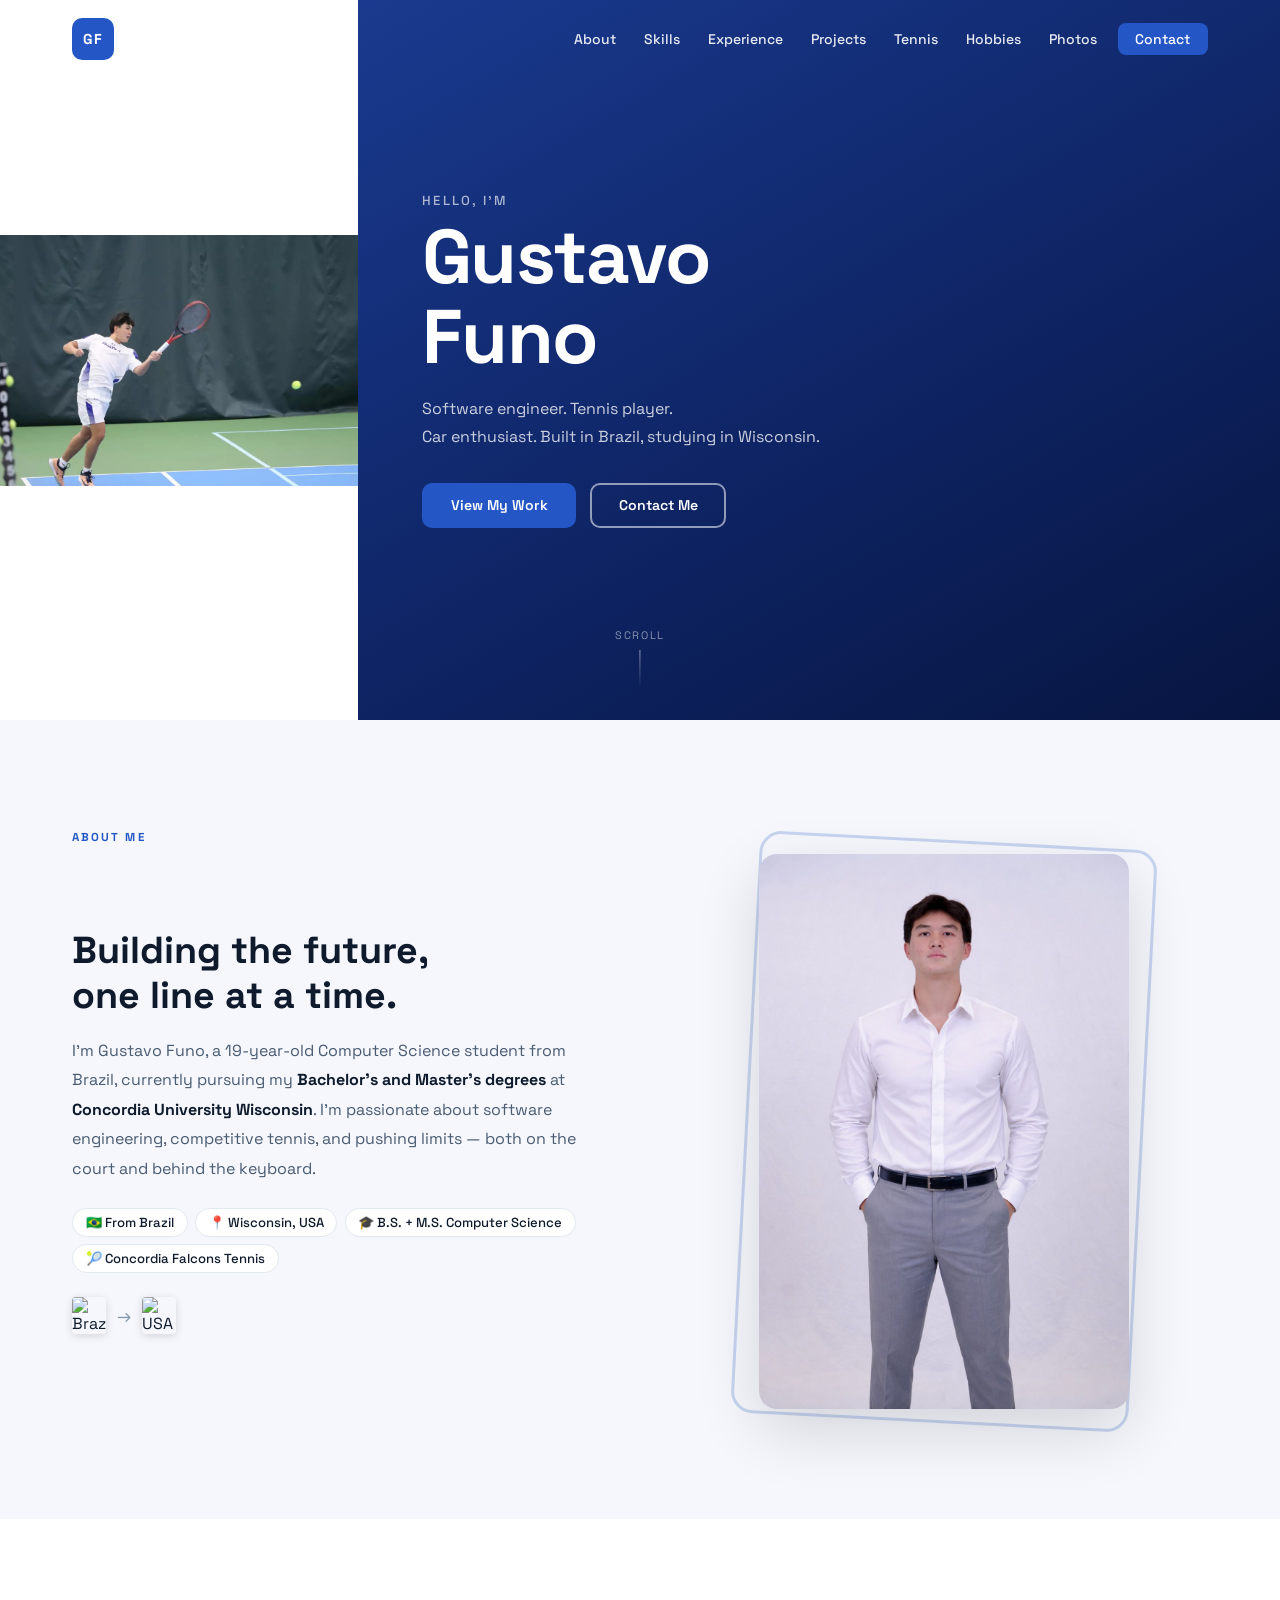
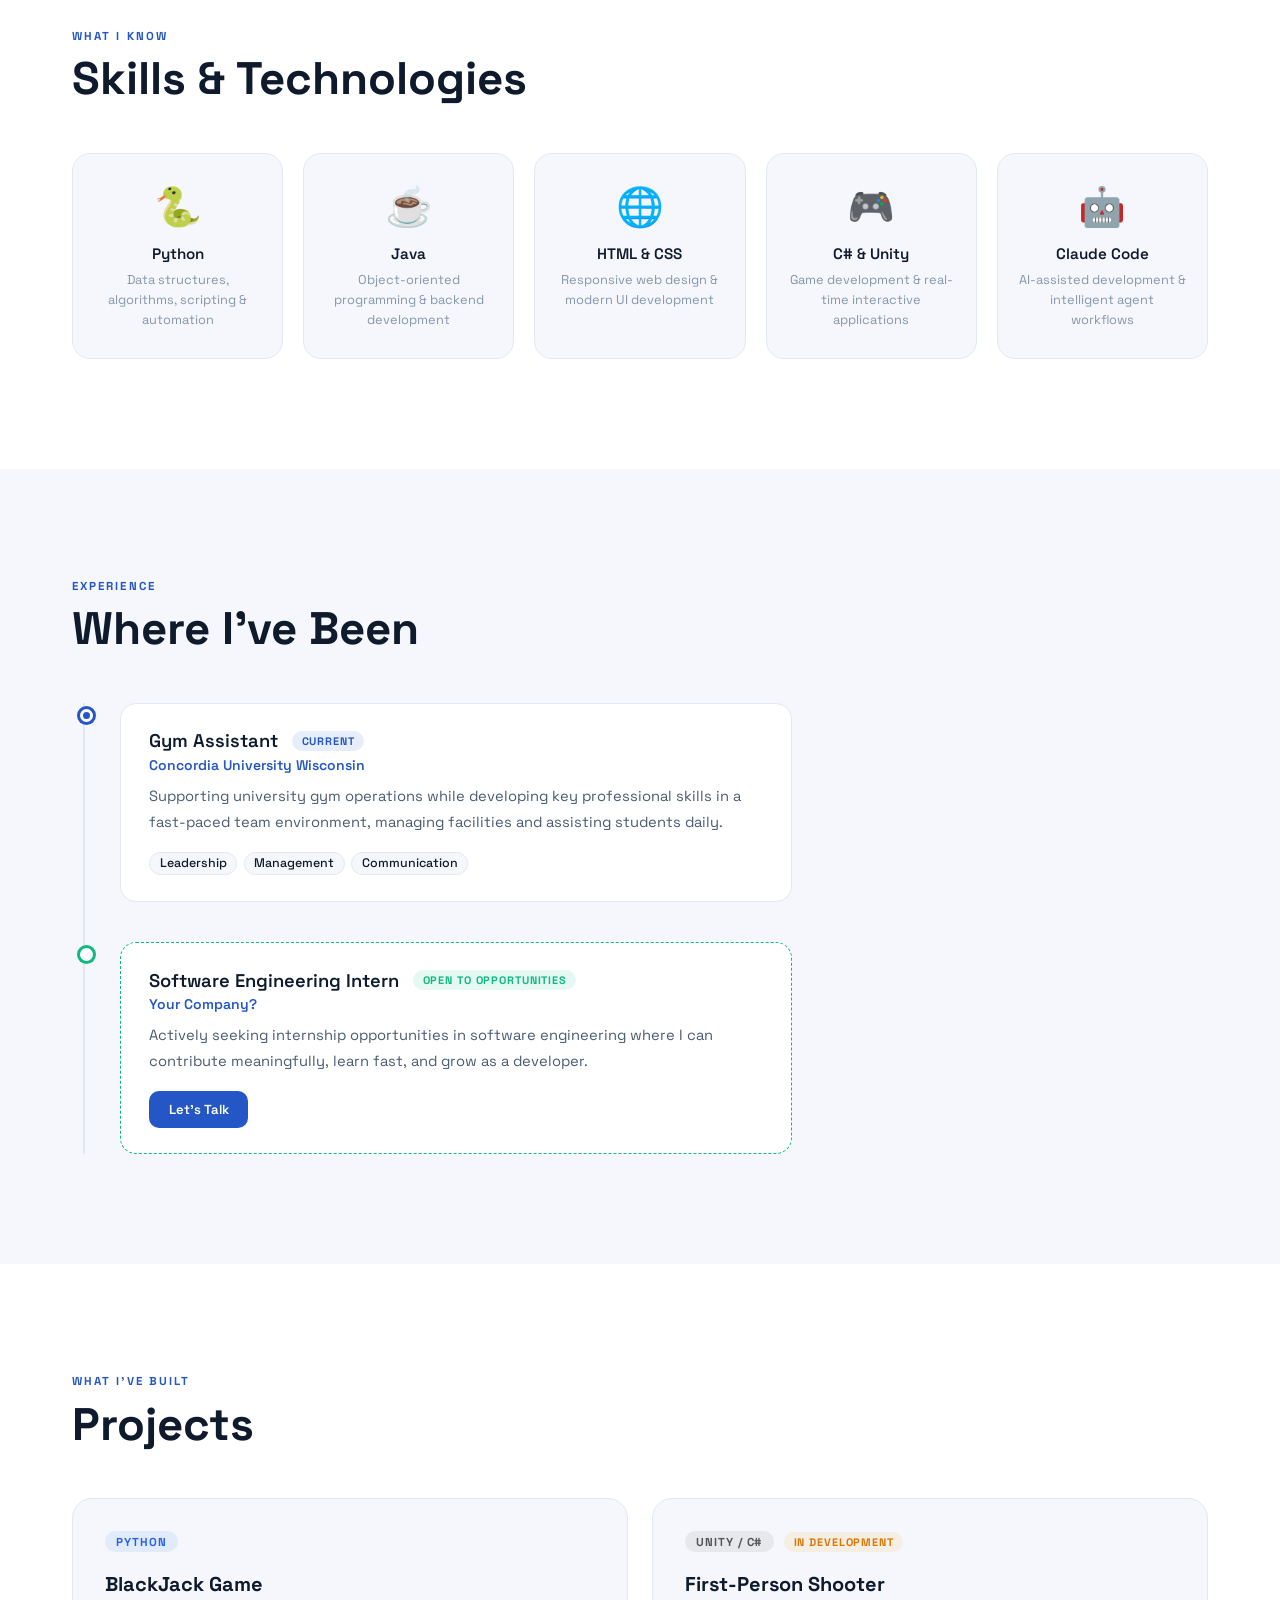
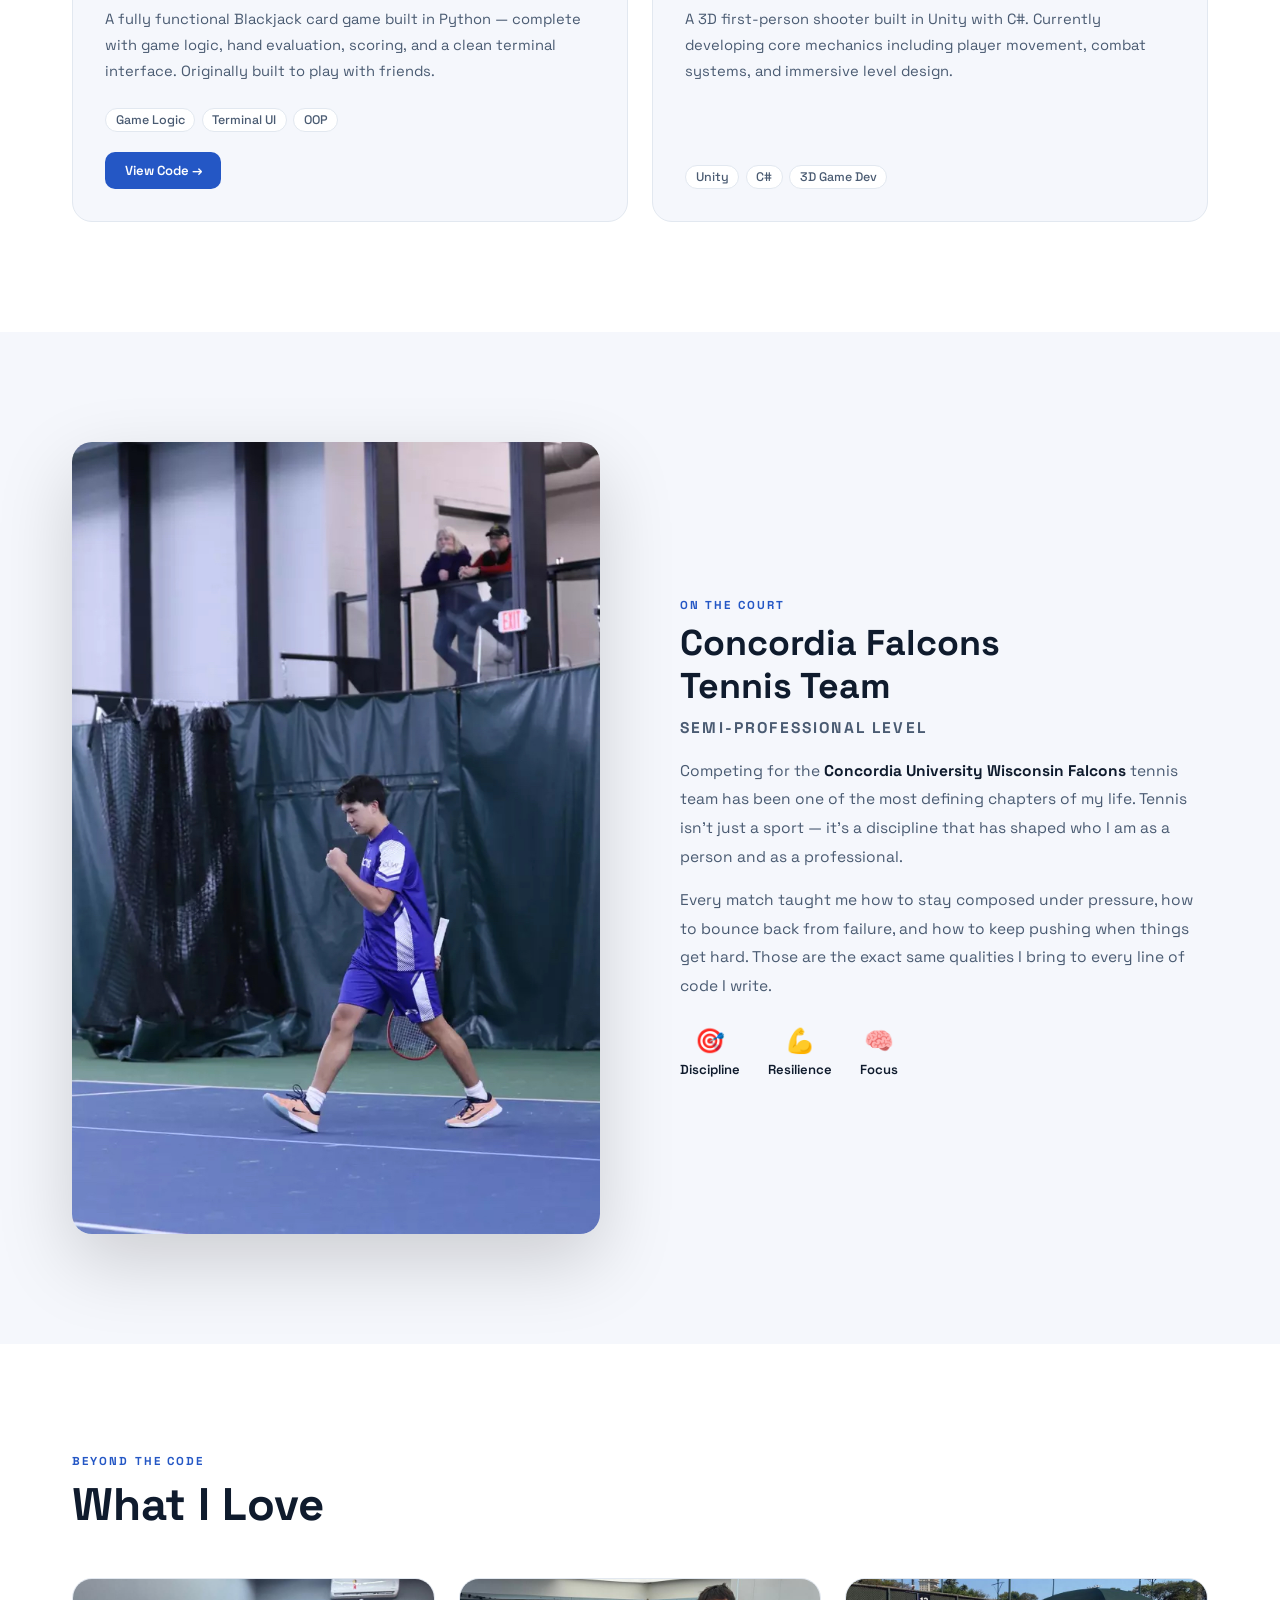
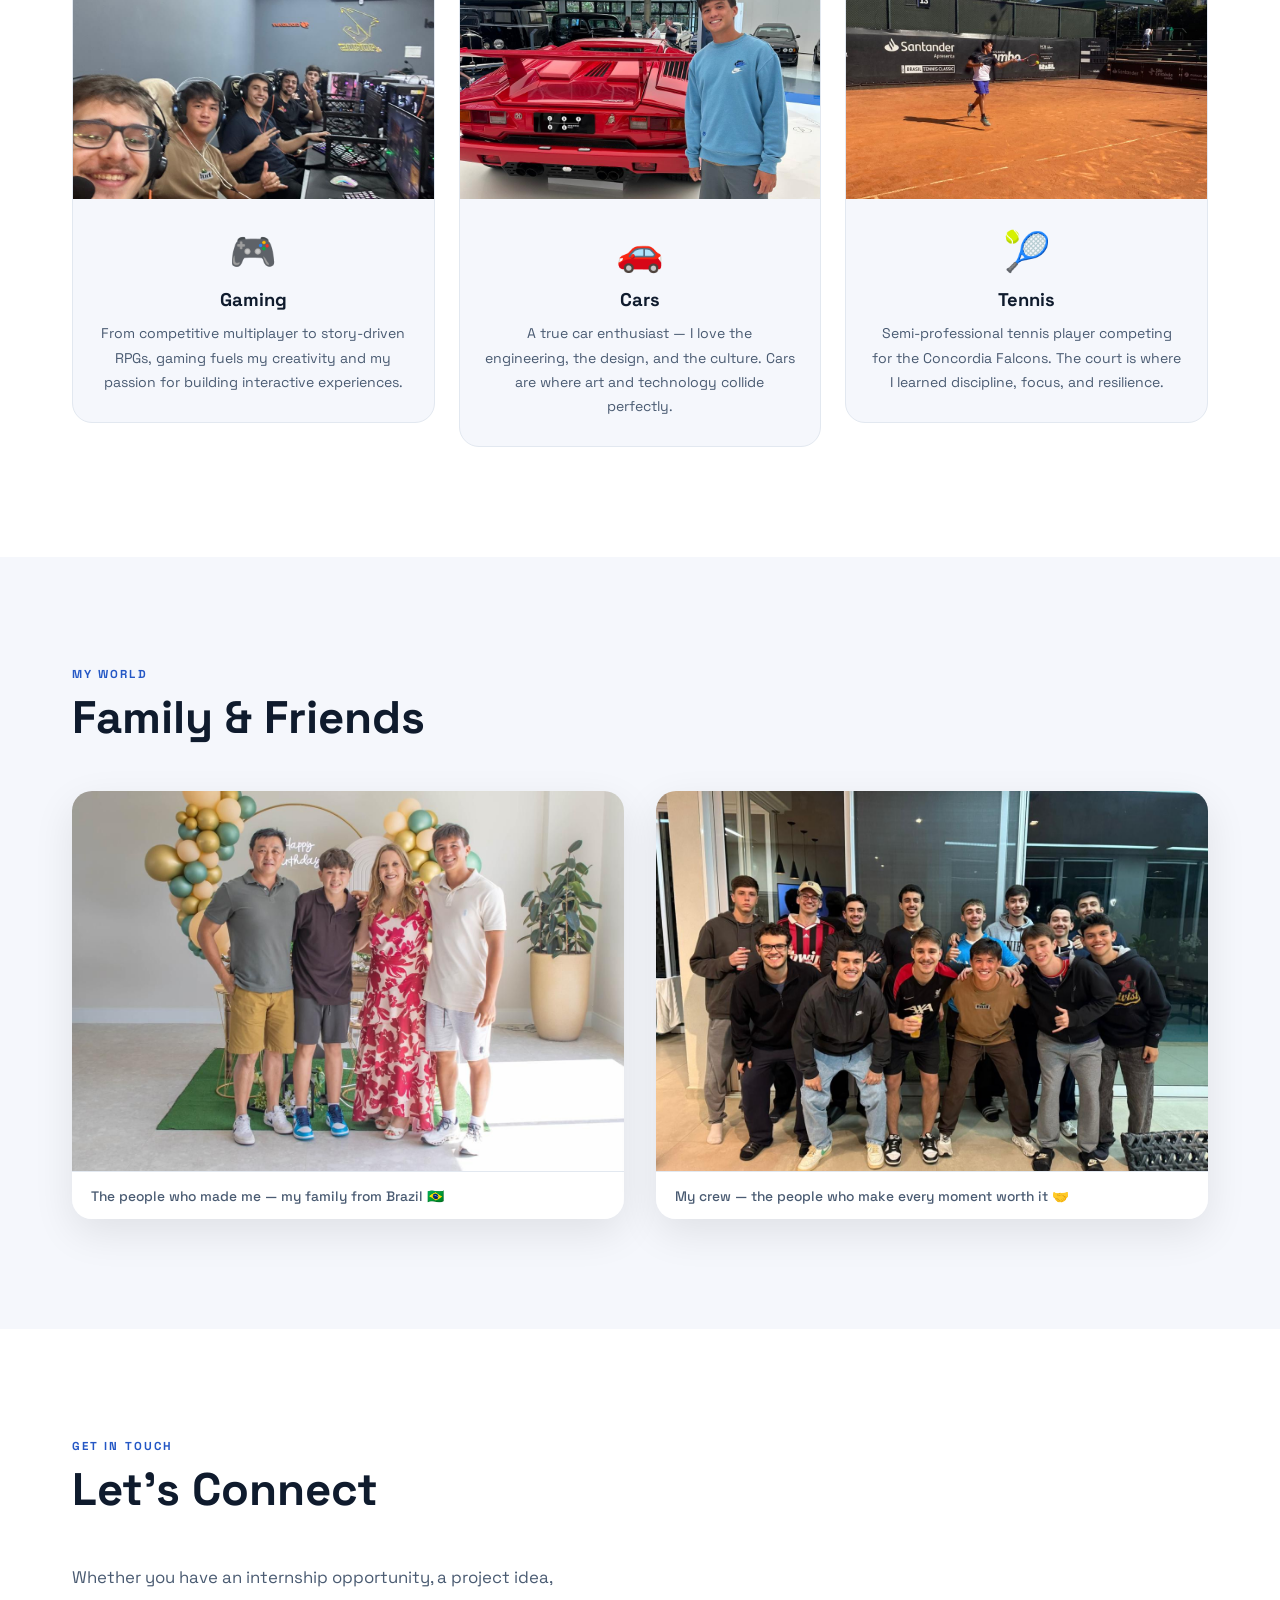
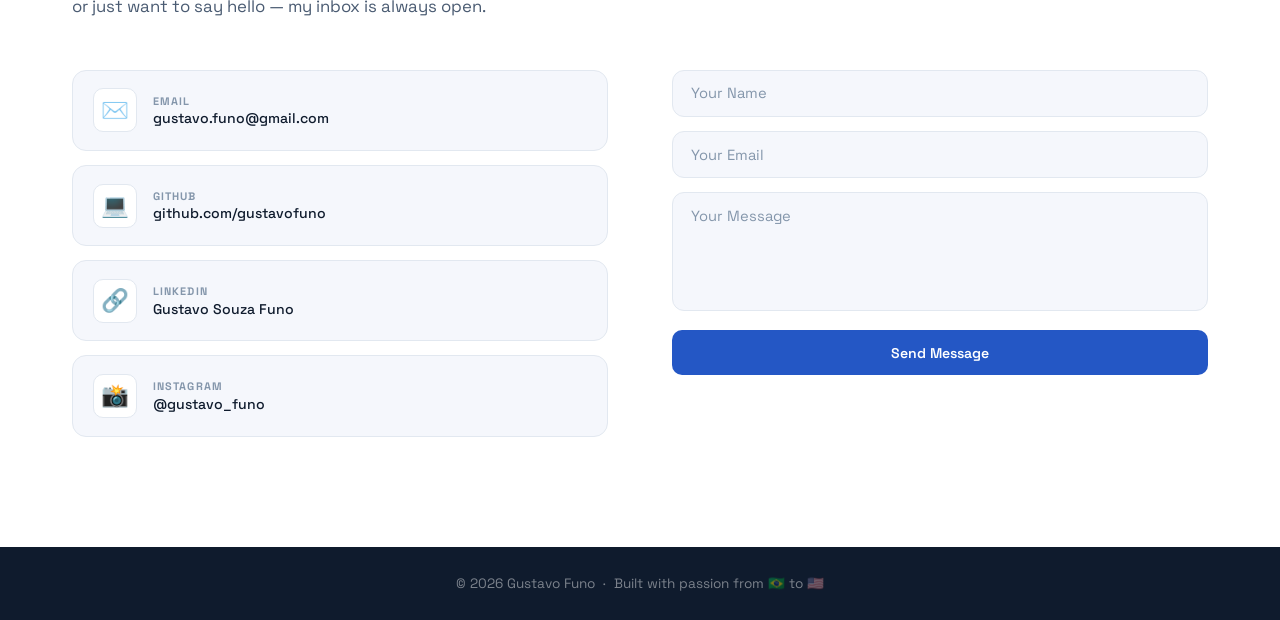
==== commit a2228ff3: "Restore old style, hero photo smaller (28%) and full image no crop" ====
--- a/index.html
+++ b/index.html
@@ -6,601 +6,407 @@
   <title>Gustavo Funo — Software Engineer</title>
   <link rel="preconnect" href="https://fonts.googleapis.com" />
   <link rel="preconnect" href="https://fonts.gstatic.com" crossorigin />
-  <link href="https://fonts.googleapis.com/css2?family=Syne:wght@600;700;800&family=Space+Mono:ital,wght@0,400;0,700;1,400&family=DM+Sans:ital,opsz,wght@0,9..40,300;0,9..40,400;0,9..40,500;0,9..40,600;0,9..40,700;1,9..40,400&display=swap" rel="stylesheet" />
-  <style>
-    /* === TOKENS === */
-    :root {
-      --blk:#0A0A0A; --wht:#FFFFFF; --blu:#2457C5; --blu-dk:#1a3a8f; --blu-lt:#3a6fd8;
-      --gry:#F3F3F1; --gry2:#E5E5E2; --txt-md:#5A5A58;
-      --bdr:2px solid #0A0A0A; --bdr-t:1px solid #0A0A0A;
-      --sh:5px 5px 0 #0A0A0A; --sh-lg:8px 8px 0 #0A0A0A; --sh-blu:5px 5px 0 #2457C5;
-      --fd:'Syne',sans-serif; --fb:'DM Sans',sans-serif; --fm:'Space Mono',monospace;
-      --ease:cubic-bezier(0.16,1,0.3,1);
-    }
-
-    /* === RESET === */
-    *,*::before,*::after{margin:0;padding:0;box-sizing:border-box}
-    html{scroll-behavior:smooth;font-size:16px}
-    body{font-family:var(--fb);color:var(--blk);background:var(--wht);overflow-x:hidden;-webkit-font-smoothing:antialiased}
-    img{display:block;max-width:100%}
-    a{text-decoration:none;color:inherit}
-    button{font-family:inherit;cursor:pointer}
-
-    /* === UTILS === */
-    .wrap{max-width:1240px;margin:0 auto;padding:0 2rem}
-    .sec{padding:80px 0}
-    .sec-num{font-family:var(--fm);font-size:.7rem;letter-spacing:.16em;text-transform:uppercase;color:var(--blu);display:flex;align-items:center;justify-content:center;gap:.75rem;margin-bottom:1.25rem}
-    .sec-num::before,.sec-num::after{content:'';flex:none;width:36px;height:1px;background:var(--blu)}
-    .sec-title{font-family:var(--fd);font-size:clamp(2.5rem,5.5vw,4.5rem);line-height:1;letter-spacing:-.02em;font-weight:800;margin-bottom:3.5rem;text-align:center}
-
-    /* reveal */
-    .rv{opacity:0;transform:translateY(36px);transition:opacity .55s var(--ease),transform .55s var(--ease)}
-    .rv.fl{transform:translateX(-44px)}
-    .rv.fr{transform:translateX(44px)}
-    .rv.on{opacity:1;transform:translate(0)}
-    .rv.d1{transition-delay:.1s}.rv.d2{transition-delay:.2s}.rv.d3{transition-delay:.3s}
-
-    /* btn */
-    .btn{display:inline-flex;align-items:center;gap:.45rem;padding:.8rem 1.65rem;font-family:var(--fm);font-size:.72rem;font-weight:500;letter-spacing:.1em;text-transform:uppercase;border:var(--bdr);box-shadow:var(--sh);cursor:pointer;transition:transform .15s var(--ease),box-shadow .15s var(--ease)}
-    .btn:hover{transform:translate(-2px,-2px);box-shadow:7px 7px 0 var(--blk)}
-    .btn:active{transform:translate(2px,2px);box-shadow:2px 2px 0 var(--blk)}
-    .btn-pri{background:var(--blu);color:var(--wht);border-color:var(--blu);box-shadow:var(--sh)}
-    .btn-blk{background:var(--blk);color:var(--wht)}
-    .btn-out{background:transparent;color:var(--blk);border-color:var(--blk)}
-    .btn-sm{padding:.55rem 1.1rem;font-size:.68rem}
-    .btn-fw{width:100%;justify-content:center}
-
-    /* === NAVBAR === */
-    .nav{position:fixed;top:0;left:0;right:0;z-index:1000;background:var(--wht);border-bottom:var(--bdr)}
-    .nav-c{display:flex;align-items:stretch;height:58px}
-    .nav-logo{font-family:var(--fd);font-size:1.55rem;letter-spacing:.06em;color:var(--wht);background:var(--blu);padding:0 1.4rem;display:flex;align-items:center;border-right:var(--bdr);transition:background .2s}
-    .nav-logo:hover{background:var(--blk)}
-    .nav-links{display:flex;align-items:stretch;list-style:none;padding:0 .75rem;flex:1}
-    .nav-links a{font-family:var(--fm);font-size:.68rem;font-weight:500;letter-spacing:.1em;text-transform:uppercase;color:var(--blk);padding:0 .9rem;display:flex;align-items:center;border-bottom:3px solid transparent;transition:border-color .2s,color .2s}
-    .nav-links a:hover,.nav-links a.active{border-bottom-color:var(--blu);color:var(--blu)}
-    .nav-cta{font-family:var(--fm)!important;font-size:.68rem!important;letter-spacing:.1em!important;text-transform:uppercase!important;background:var(--blk)!important;color:var(--wht)!important;padding:0 1.4rem!important;border-left:var(--bdr)!important;border-bottom:none!important;transition:background .2s!important}
-    .nav-cta:hover{background:var(--blu)!important;border-bottom-color:transparent!important;color:var(--wht)!important}
-    .hbg{display:none;flex-direction:column;justify-content:center;gap:5px;padding:0 1.1rem;background:none;border:none;border-left:var(--bdr);cursor:none}
-    .hbg span{display:block;width:20px;height:2px;background:var(--blk);transition:transform .3s,opacity .3s}
-    .hbg.open span:nth-child(1){transform:translateY(7px) rotate(45deg)}
-    .hbg.open span:nth-child(2){opacity:0}
-    .hbg.open span:nth-child(3){transform:translateY(-7px) rotate(-45deg)}
-    .mob-nav{display:none;position:fixed;top:58px;left:0;right:0;background:var(--wht);border-bottom:var(--bdr);z-index:999}
-    .mob-nav.open{display:block}
-    .mob-nav a{display:block;padding:.9rem 2rem;font-family:var(--fm);font-size:.75rem;letter-spacing:.1em;text-transform:uppercase;border-bottom:var(--bdr-t);transition:background .2s}
-    .mob-nav a:hover{background:var(--gry)}
-
-    /* === HERO === */
-    .hero{min-height:100vh;padding-top:58px;display:grid;grid-template-columns:55% 45%;position:relative}
-    .hero-l{display:flex;flex-direction:column;justify-content:center;padding:4rem 3rem 4rem 4rem;border-right:1px solid var(--gry2);position:relative;overflow:hidden;background:var(--wht)}
-    .hero-wm{position:absolute;font-family:var(--fd);font-size:clamp(8rem,18vw,16rem);color:rgba(0,0,0,0.04);line-height:1;top:50%;left:-1rem;transform:translateY(-50%);pointer-events:none;user-select:none;letter-spacing:-.05em;z-index:0}
-    .hero-l>*:not(.hero-wm){position:relative;z-index:1}
-    .hero-eye{font-family:var(--fm);font-size:.68rem;letter-spacing:.18em;text-transform:uppercase;color:var(--txt-md);margin-bottom:2rem;display:flex;align-items:center;gap:.65rem}
-    .hero-eye::before{content:'';display:block;width:28px;height:2px;background:var(--blu);flex:none}
-    .name-wrap{overflow:hidden;line-height:.88}
-    .n1,.n2{display:block;font-family:var(--fd);font-size:clamp(2.25rem,4vw,4rem);letter-spacing:-.03em;font-weight:700}
-    .n1{color:var(--blk);transform:translateY(105%);animation:su .75s var(--ease) .2s forwards}
-    .n2{color:transparent;-webkit-text-stroke:2px var(--blk);transform:translateY(105%);animation:su .75s var(--ease) .38s forwards}
-    @keyframes su{to{transform:translateY(0)}}
-    .hero-tag{font-size:.98rem;line-height:1.72;color:var(--txt-md);margin-top:2.25rem;margin-bottom:2.5rem;max-width:380px;opacity:0;transform:translateY(12px);animation:slidefi .65s var(--ease) .7s forwards}
-    .hero-btns{display:flex;gap:1rem;flex-wrap:wrap;opacity:0;transform:translateY(12px);animation:slidefi .65s var(--ease) .88s forwards}
-    @keyframes slidefi{to{opacity:1;transform:translateY(0)}}
-    @keyframes fi{to{opacity:1}}
-    .hero-stat{position:absolute;bottom:2rem;left:4rem;font-family:var(--fm);font-size:.62rem;letter-spacing:.1em;text-transform:uppercase;color:var(--txt-md);display:flex;align-items:center;gap:.5rem;opacity:0;animation:fi .6s var(--ease) 1.1s forwards}
-    .dot-g{width:7px;height:7px;background:#22c55e;border-radius:50%;animation:pulse 2s infinite}
-    @keyframes pulse{0%,100%{opacity:1}50%{opacity:.3}}
-    .hero-r{display:flex;flex-direction:column;justify-content:center;align-items:center;padding:4rem 2rem;background:var(--gry);position:relative;overflow:hidden}
-    .hero-r::before{content:'';position:absolute;inset:0;background-image:radial-gradient(circle,var(--gry2) 1px,transparent 1px);background-size:24px 24px;opacity:.45;pointer-events:none}
-    .hero-yr{position:absolute;top:1.25rem;left:1.5rem;font-family:var(--fm);font-size:.58rem;letter-spacing:.16em;color:var(--txt-md);text-transform:uppercase;opacity:0;animation:fi .5s var(--ease) .3s forwards;z-index:1}
-    .img-wrap{position:relative;z-index:1}
-    .hero-img{width:100%;max-width:260px;display:block;border:1px solid rgba(0,0,0,0.1);box-shadow:0 28px 70px rgba(0,0,0,0.1);clip-path:inset(100% 0 0 0);animation:wipe .95s var(--ease) .45s forwards}
-    @keyframes wipe{to{clip-path:inset(0 0 0 0)}}
-    .hero-bdg{position:absolute;bottom:-14px;right:-14px;background:var(--blu);color:var(--wht);border:var(--bdr);padding:.55rem .9rem;font-family:var(--fm);font-size:.6rem;letter-spacing:.1em;text-transform:uppercase;white-space:nowrap;opacity:0;animation:fi .5s var(--ease) 1.4s forwards,float 3.5s ease-in-out 1.9s infinite}
-    @keyframes float{0%,100%{transform:translateY(0)}50%{transform:translateY(-7px)}}
-    .scroll-ind{position:absolute;bottom:2rem;right:2.5rem;display:flex;flex-direction:column;align-items:center;gap:.5rem;font-family:var(--fm);font-size:.55rem;letter-spacing:.16em;color:var(--txt-md);text-transform:uppercase;opacity:0;animation:fi .5s var(--ease) 1.2s forwards;z-index:1}
-    .scroll-line{width:1px;height:38px;background:linear-gradient(to bottom,var(--blu),transparent);transform:scaleY(0);transform-origin:top;animation:sline 1.9s ease-in-out 1.7s infinite}
-    @keyframes sline{0%{transform:scaleY(0);transform-origin:top;opacity:1}45%{transform:scaleY(1);transform-origin:top;opacity:1}46%{transform-origin:bottom}90%,100%{transform:scaleY(0);transform-origin:bottom;opacity:0}}
-
-    /* === TICKER === */
-    .ticker{overflow:hidden;border-top:var(--bdr);border-bottom:var(--bdr);background:var(--blk);padding:.8rem 0}
-    .ticker-t{display:flex;width:max-content;animation:tick 28s linear infinite}
-    .ticker-i{font-family:var(--fm);font-size:.68rem;letter-spacing:.14em;text-transform:uppercase;white-space:nowrap;padding:0 2rem;color:var(--wht);display:flex;align-items:center;gap:1.5rem}
-    .ticker-i::after{content:'●';color:var(--blu);font-size:.45rem}
-    @keyframes tick{from{transform:translateX(0)}to{transform:translateX(-50%)}}
-
-    /* === ABOUT === */
-    .about{border-bottom:var(--bdr)}
-    .about-g{display:grid;grid-template-columns:1.2fr 0.8fr;gap:4rem;align-items:center}
-    .about-t h2{font-family:var(--fd);font-size:clamp(2rem,4vw,3.25rem);line-height:1.05;margin-bottom:1.75rem}
-    .about-t p{font-size:.95rem;line-height:1.78;color:var(--txt-md);margin-bottom:1.5rem}
-    .tags{display:flex;flex-wrap:wrap;gap:.55rem;margin-bottom:1.75rem}
-    .tag{font-family:var(--fm);font-size:.65rem;letter-spacing:.08em;text-transform:uppercase;padding:.4rem .85rem;border:var(--bdr-t);background:var(--gry)}
-    .flags{display:flex;align-items:center;gap:.75rem}
-    .flag{height:22px;width:auto;border:1px solid var(--gry2)}
-    .fl-ar{font-family:var(--fm);font-size:.8rem;color:var(--txt-md)}
-    .about-ph{position:relative}
-    .about-ph img{width:85%;max-width:340px;aspect-ratio:4/5;object-fit:cover;border:var(--bdr);box-shadow:var(--sh);display:block}
-    .about-lbl{position:absolute;bottom:0;left:0;right:0;background:var(--blu);color:var(--wht);padding:.9rem 1.25rem;font-family:var(--fm);font-size:.65rem;letter-spacing:.1em;text-transform:uppercase;border:var(--bdr);border-top:none}
-
-    /* === SKILLS === */
-    .skills{background:#EBF0FF;border-bottom:var(--bdr)}
-    .sk-g{display:grid;grid-template-columns:repeat(auto-fit,minmax(190px,1fr));gap:1.5rem}
-    .sk-c{background:var(--wht);border:var(--bdr);padding:1.75rem 1.5rem;box-shadow:var(--sh);transition:transform .2s var(--ease),box-shadow .2s var(--ease);position:relative;overflow:hidden}
-    .sk-c::before{content:'';position:absolute;top:0;left:0;right:0;height:3px;background:var(--blu)}
-    .sk-c:hover{transform:translate(-3px,-3px);box-shadow:8px 8px 0 var(--blk)}
-    .sk-ic{font-size:1.8rem;margin-bottom:.9rem}
-    .sk-c h3{font-family:var(--fd);font-size:1.2rem;letter-spacing:-.01em;margin-bottom:.45rem}
-    .sk-c p{font-size:.82rem;line-height:1.6;color:var(--txt-md)}
-
-    /* === EXPERIENCE === */
-    .exp{border-bottom:var(--bdr)}
-    .tl{display:flex;flex-direction:column;gap:2rem}
-    .tl-i{display:grid;grid-template-columns:100px 1fr;gap:2.5rem;align-items:start}
-    .tl-d{font-family:var(--fd);font-size:2rem;line-height:1;color:var(--blu);letter-spacing:-.01em;text-align:right;padding-top:.25rem}
-    .tl-c{border:var(--bdr);padding:2rem;box-shadow:var(--sh);background:var(--wht);position:relative}
-    .tl-c::before{content:'';position:absolute;top:0;left:0;right:0;height:4px;background:var(--blu)}
-    .tl-h{display:flex;align-items:flex-start;justify-content:space-between;gap:1rem;margin-bottom:.4rem}
-    .tl-h h3{font-family:var(--fd);font-size:1.4rem;letter-spacing:-.01em}
-    .bdg{font-family:var(--fm);font-size:.62rem;font-weight:500;letter-spacing:.08em;text-transform:uppercase;padding:.28rem .65rem;border:1px solid;white-space:nowrap;flex:none}
-    .bdg-g{color:#16a34a;border-color:#16a34a;background:#f0fdf4}
-    .bdg-b{color:var(--blu);border-color:var(--blu);background:#eff4ff}
-    .tl-co{font-family:var(--fm);font-size:.68rem;letter-spacing:.1em;text-transform:uppercase;color:var(--txt-md);margin-bottom:.9rem}
-    .tl-p{font-size:.9rem;line-height:1.72;color:var(--txt-md);margin-bottom:1.1rem}
-    .sk-tags{display:flex;flex-wrap:wrap;gap:.45rem}
-    .sk-t{font-family:var(--fm);font-size:.62rem;letter-spacing:.08em;text-transform:uppercase;padding:.28rem .65rem;background:var(--gry);border:1px solid var(--gry2)}
-
-    /* === PROJECTS === */
-    .proj{background:#EBF0FF;border-bottom:var(--bdr)}
-    .pr-g{display:grid;grid-template-columns:1fr 1fr;gap:2rem}
-    .pr-c{background:var(--wht);border:var(--bdr);box-shadow:var(--sh);display:flex;flex-direction:column;transition:transform .2s var(--ease),box-shadow .2s var(--ease);overflow:hidden}
-    .pr-c:hover{transform:translate(-4px,-4px);box-shadow:9px 9px 0 var(--blk)}
-    .pr-top{border-bottom:var(--bdr);padding:1.1rem 1.5rem;display:flex;align-items:center;justify-content:space-between;background:var(--gry)}
-    .pr-lang{font-family:var(--fm);font-size:.65rem;font-weight:500;letter-spacing:.1em;text-transform:uppercase;padding:.28rem .65rem;border:1px solid}
-    .py{color:#2563eb;border-color:#2563eb;background:#eff6ff}
-    .un{color:#7c3aed;border-color:#7c3aed;background:#f5f3ff}
-    .dev-b{font-family:var(--fm);font-size:.6rem;letter-spacing:.08em;text-transform:uppercase;padding:.28rem .65rem;background:#fef3c7;border:1px solid #f59e0b;color:#92400e}
-    .pr-b{padding:1.75rem;flex:1;display:flex;flex-direction:column}
-    .pr-b h3{font-family:var(--fd);font-size:1.6rem;letter-spacing:-.01em;margin-bottom:.65rem}
-    .pr-b p{font-size:.88rem;line-height:1.72;color:var(--txt-md);flex:1;margin-bottom:1.4rem}
-    .pr-tags{display:flex;flex-wrap:wrap;gap:.45rem;margin-bottom:1.4rem}
-    .pr-t{font-family:var(--fm);font-size:.6rem;letter-spacing:.08em;text-transform:uppercase;padding:.28rem .6rem;background:var(--gry);border:1px solid var(--gry2)}
-
-    /* === TENNIS === */
-    .tennis{border-bottom:var(--bdr)}
-    .tn-g{display:grid;grid-template-columns:1fr 1fr;border:var(--bdr);box-shadow:var(--sh-lg)}
-    .tn-ph{border-right:var(--bdr);overflow:hidden;position:relative}
-    .tn-ph img{width:100%;height:100%;min-height:520px;object-fit:cover;display:block;transition:transform .6s var(--ease)}
-    .tn-ph:hover img{transform:scale(1.04)}
-    .tn-tx{padding:3.5rem 3rem;display:flex;flex-direction:column;justify-content:center}
-    .tn-lv{font-family:var(--fm);font-size:.68rem;letter-spacing:.14em;text-transform:uppercase;color:var(--blu);margin-bottom:1.1rem}
-    .tn-tx h2{font-family:var(--fd);font-size:clamp(2rem,3.5vw,3rem);line-height:1.05;margin-bottom:1.5rem}
-    .tn-tx p{font-size:.92rem;line-height:1.76;color:var(--txt-md);margin-bottom:1rem}
-    .tn-st{display:grid;grid-template-columns:repeat(3,1fr);gap:1rem;border-top:var(--bdr-t);padding-top:1.75rem;margin-top:1.75rem}
-    .stat-v{font-family:var(--fd);font-size:2.5rem;line-height:1;color:var(--blu)}
-    .stat-l{font-family:var(--fm);font-size:.6rem;letter-spacing:.1em;text-transform:uppercase;color:var(--txt-md);margin-top:.2rem}
-
-    /* === HOBBIES === */
-    .hob{background:#EBF0FF;border-bottom:var(--bdr)}
-    .hb-g{display:grid;grid-template-columns:repeat(3,1fr);gap:1.5rem}
-    .hb-c{border:var(--bdr);background:var(--wht);box-shadow:var(--sh);overflow:hidden;transition:transform .2s var(--ease),box-shadow .2s var(--ease)}
-    .hb-c:hover{transform:translate(-3px,-3px);box-shadow:8px 8px 0 var(--blk)}
-    .hb-ph{overflow:hidden;border-bottom:var(--bdr)}
-    .hb-ph img{width:100%;aspect-ratio:4/3;object-fit:cover;display:block;transition:transform .5s var(--ease)}
-    .hb-c:hover .hb-ph img{transform:scale(1.05)}
-    .hb-bd{padding:1.4rem}
-    .hb-ic{font-size:1.4rem;margin-bottom:.65rem}
-    .hb-bd h3{font-family:var(--fd);font-size:1.35rem;letter-spacing:-.01em;margin-bottom:.4rem}
-    .hb-bd p{font-size:.82rem;line-height:1.65;color:var(--txt-md)}
-
-    /* === PHOTOS === */
-    .photos{border-bottom:var(--bdr)}
-    .ph-g{display:grid;grid-template-columns:1fr 1fr;gap:2rem}
-    .ph-c{border:var(--bdr);box-shadow:var(--sh);overflow:hidden}
-    .ph-c img{width:100%;aspect-ratio:4/3;object-fit:cover;display:block;transition:transform .5s var(--ease)}
-    .ph-c:hover img{transform:scale(1.04)}
-    .ph-cap{padding:.9rem 1.1rem;font-family:var(--fm);font-size:.67rem;letter-spacing:.07em;border-top:var(--bdr-t);color:var(--txt-md)}
-
-    /* === CONTACT === */
-    .contact{background:#EBF0FF;border-bottom:var(--bdr)}
-    .ct-sub{font-size:.95rem;line-height:1.72;color:var(--txt-md);max-width:440px;margin-bottom:3.5rem}
-    .ct-g{display:grid;grid-template-columns:1fr 1.35fr;gap:3rem;align-items:start}
-    .ct-lks{border:var(--bdr);box-shadow:var(--sh)}
-    .ct-lk{display:flex;align-items:center;gap:1.1rem;padding:1.2rem 1.4rem;border-bottom:var(--bdr-t);background:var(--wht);transition:background .2s,color .2s}
-    .ct-lk:last-child{border-bottom:none}
-    .ct-lk:hover{background:var(--blu);color:var(--wht)}
-    .ct-lk:hover .ct-lbl{color:rgba(255,255,255,.7)}
-    .ct-lk:hover .ct-val{color:var(--wht)}
-    .ct-ic{font-size:1.3rem;flex:none}
-    .ct-lbl{font-family:var(--fm);font-size:.62rem;letter-spacing:.1em;text-transform:uppercase;color:var(--txt-md);display:block;margin-bottom:.12rem}
-    .ct-val{font-size:.88rem;font-weight:500;color:var(--blk)}
-    .ct-form{background:var(--wht);border:var(--bdr);padding:2.25rem;box-shadow:var(--sh);display:flex;flex-direction:column;gap:1.1rem}
-    .fg{display:flex;flex-direction:column;gap:.35rem}
-    .fg label{font-family:var(--fm);font-size:.65rem;letter-spacing:.1em;text-transform:uppercase;color:var(--txt-md)}
-    .fg input,.fg textarea{padding:.8rem .95rem;border:var(--bdr);background:var(--wht);font-family:var(--fb);font-size:.92rem;color:var(--blk);outline:none;transition:box-shadow .2s;resize:none}
-    .fg input:focus,.fg textarea:focus{box-shadow:var(--sh-blu)}
-    .fm-msg{font-family:var(--fm);font-size:.72rem;letter-spacing:.05em;padding:.7rem .95rem;display:none}
-    .fm-msg.ok{background:#f0fdf4;border:1px solid #22c55e;color:#16a34a;display:block}
-    .fm-msg.er{background:#fef2f2;border:1px solid #ef4444;color:#dc2626;display:block}
-
-    /* === FOOTER === */
-    .footer{border-top:var(--bdr);padding:1.75rem 0;background:var(--blu)}
-    .ft-in{display:flex;align-items:center;justify-content:space-between;flex-wrap:wrap;gap:1rem}
-    .ft-logo{font-family:var(--fd);font-size:1.4rem;letter-spacing:-.01em;color:var(--wht)}
-    .footer p{font-family:var(--fm);font-size:.68rem;letter-spacing:.08em;color:rgba(255,255,255,.65)}
-
-    /* === RESPONSIVE === */
-    @media(max-width:900px){
-      .nav-links{display:none}
-      .hbg{display:flex}
-      .hero{grid-template-columns:1fr;min-height:auto}
-      .hero-l{padding:4.5rem 1.5rem 2.5rem;border-right:none;border-bottom:var(--bdr-t)}
-      .hero-wm{display:none}
-      .hero-r{padding:2.5rem 1.5rem;min-height:55vw}
-      .about-g,.tn-g,.ct-g{grid-template-columns:1fr}
-      .tn-ph{border-right:none;border-bottom:var(--bdr)}
-      .tn-ph img{min-height:300px}
-      .pr-g,.hb-g,.ph-g{grid-template-columns:1fr}
-      .tl-i{grid-template-columns:1fr;gap:.5rem}
-      .tl-d{text-align:left;font-size:2rem}
-    }
-    @media(max-width:600px){
-      .sec{padding:70px 0}
-      .n1,.n2{font-size:clamp(4.5rem,19vw,6rem)}
-      .tn-st{grid-template-columns:1fr 1fr}
-    }
-  </style>
+  <link href="https://fonts.googleapis.com/css2?family=Space+Grotesk:wght@300;400;500;600;700&display=swap" rel="stylesheet" />
+  <link rel="stylesheet" href="style.css" />
 </head>
 <body>
 
-<!-- NAVBAR -->
-<nav class="nav" id="navbar">
-  <div class="nav-c">
-    <a href="#home" class="nav-logo">GF</a>
-    <ul class="nav-links" id="navLinks">
-      <li><a href="#about">About</a></li>
-      <li><a href="#skills">Skills</a></li>
-      <li><a href="#experience">Experience</a></li>
-      <li><a href="#projects">Projects</a></li>
-      <li><a href="#tennis">Tennis</a></li>
-      <li><a href="#hobbies">Hobbies</a></li>
-      <li><a href="#photos">Photos</a></li>
-      <li><a href="#contact" class="nav-cta">Contact</a></li>
-    </ul>
-    <button class="hbg" id="hbg" aria-label="Toggle menu">
-      <span></span><span></span><span></span>
-    </button>
-  </div>
-</nav>
-<div class="mob-nav" id="mobNav">
-  <a href="#about">About</a><a href="#skills">Skills</a><a href="#experience">Experience</a>
-  <a href="#projects">Projects</a><a href="#tennis">Tennis</a><a href="#hobbies">Hobbies</a>
-  <a href="#photos">Photos</a><a href="#contact">Contact</a>
-</div>
-
-<!-- HERO -->
-<section class="hero" id="home">
-  <div class="hero-l" id="heroL">
-    <span class="hero-wm" aria-hidden="true">GF</span>
-    <div class="name-wrap"><span class="n1">Gustavo</span></div>
-    <div class="name-wrap"><span class="n2">Funo</span></div>
-    <p class="hero-tag">Software engineer. Tennis player.<br />Car enthusiast. Built in Brazil, studying in Wisconsin.</p>
-    <div class="hero-btns">
-      <a href="#projects" class="btn btn-pri">View My Work</a>
-      <a href="#contact" class="btn btn-out">Contact Me</a>
-    </div>
-    <div class="hero-stat"><span class="dot-g"></span>Available for internships</div>
-  </div>
-  <div class="hero-r">
-    <div class="hero-yr">— 2026 —</div>
-    <div class="img-wrap">
-      <img src="pictures/IMG_4751.jpeg" alt="Gustavo Funo" class="hero-img" id="heroImg" />
-      <div class="hero-bdg">Open to Opportunities</div>
-    </div>
-    <div class="scroll-ind">
+  <!-- ============ NAVBAR ============ -->
+  <nav class="navbar" id="navbar">
+    <div class="nav-container">
+      <a href="#home" class="nav-logo">GF</a>
+      <ul class="nav-links" id="navLinks">
+        <li><a href="#about">About</a></li>
+        <li><a href="#skills">Skills</a></li>
+        <li><a href="#experience">Experience</a></li>
+        <li><a href="#projects">Projects</a></li>
+        <li><a href="#tennis">Tennis</a></li>
+        <li><a href="#hobbies">Hobbies</a></li>
+        <li><a href="#photos">Photos</a></li>
+        <li><a href="#contact" class="nav-cta">Contact</a></li>
+      </ul>
+      <button class="hamburger" id="hamburger" aria-label="Toggle menu">
+        <span></span><span></span><span></span>
+      </button>
+    </div>
+  </nav>
+
+  <!-- ============ HERO ============ -->
+  <section class="hero" id="home">
+    <div class="hero-image-col">
+      <img src="pictures/IMG_4751.jpeg" alt="Gustavo Funo" class="hero-img" />
+    </div>
+    <div class="hero-content">
+      <div class="hero-text">
+        <p class="hero-greeting">Hello, I'm</p>
+        <h1 class="hero-name">Gustavo<br />Funo</h1>
+        <p class="hero-tagline">
+          Software engineer. Tennis player.<br />
+          Car enthusiast. Built in Brazil, studying in Wisconsin.
+        </p>
+        <div class="hero-buttons">
+          <a href="#projects" class="btn btn-primary">View My Work</a>
+          <a href="#contact" class="btn btn-outline">Contact Me</a>
+        </div>
+      </div>
+    </div>
+    <div class="hero-scroll">
       <span>Scroll</span>
       <div class="scroll-line"></div>
     </div>
-  </div>
-</section>
-
-<!-- TICKER -->
-<div class="ticker">
-  <div class="ticker-t">
-    <div class="ticker-i">Software Engineer</div><div class="ticker-i">Tennis Player</div>
-    <div class="ticker-i">Car Enthusiast</div><div class="ticker-i">Concordia University Wisconsin</div>
-    <div class="ticker-i">B.S. + M.S. Computer Science</div><div class="ticker-i">Built in Brazil</div>
-    <div class="ticker-i">Studying in Wisconsin</div><div class="ticker-i">Open to Internships</div>
-    <div class="ticker-i">Software Engineer</div><div class="ticker-i">Tennis Player</div>
-    <div class="ticker-i">Car Enthusiast</div><div class="ticker-i">Concordia University Wisconsin</div>
-    <div class="ticker-i">B.S. + M.S. Computer Science</div><div class="ticker-i">Built in Brazil</div>
-    <div class="ticker-i">Studying in Wisconsin</div><div class="ticker-i">Open to Internships</div>
-  </div>
-</div>
-
-<!-- ABOUT -->
-<section class="about sec" id="about">
-  <div class="wrap">
-    <div class="sec-num">01 / About Me</div>
-    <div class="about-g">
-      <div class="about-t rv fl">
-        <h2>Code. Court.<br />Repeat.</h2>
-        <p>I'm Gustavo Funo, a 19-year-old Computer Science student from Brazil, currently pursuing my <strong>Bachelor's and Master's degrees</strong> at <strong>Concordia University Wisconsin</strong>. I'm driven by system automation and problem solving — there's nothing more satisfying than turning a complex problem into something clean and efficient.</p>
-        <p>The same mindset I bring to the tennis court — showing up, grinding, and finding a way to win — is exactly what I bring to every project I build.</p>
-        <div class="tags">
-          <span class="tag">🇧🇷 From Brazil</span>
-          <span class="tag">📍 Wisconsin, USA</span>
-          <span class="tag">🎓 B.S. + M.S. CS</span>
-          <span class="tag">🎾 Concordia Falcons</span>
-        </div>
-        <div class="flags">
-          <img src="https://flagcdn.com/w40/br.png" alt="Brazil" class="flag" />
-          <span class="fl-ar">→</span>
-          <img src="https://flagcdn.com/w40/us.png" alt="USA" class="flag" />
-        </div>
-      </div>
-      <div class="about-ph rv fr">
-        <img src="pictures/WhatsApp%20Image%202026-04-07%20at%2021.22.00.jpeg" alt="Gustavo Funo" />
-        <div class="about-lbl">Gustavo Funo — CS Student &amp; Athlete</div>
-      </div>
-    </div>
-  </div>
-</section>
-
-<!-- SKILLS -->
-<section class="skills sec" id="skills">
-  <div class="wrap">
-    <div class="sec-num">02 / What I Know</div>
-    <h2 class="sec-title rv">The Arsenal</h2>
-    <div class="sk-g">
-      <div class="sk-c rv d1"><div class="sk-ic">🐍</div><h3>Python</h3><p>Data structures, algorithms, scripting &amp; automation</p></div>
-      <div class="sk-c rv d2"><div class="sk-ic">☕</div><h3>Java</h3><p>Object-oriented programming &amp; backend development</p></div>
-      <div class="sk-c rv d1"><div class="sk-ic">🌐</div><h3>HTML &amp; CSS</h3><p>Responsive web design &amp; modern UI development</p></div>
-      <div class="sk-c rv d2"><div class="sk-ic">🎮</div><h3>C# &amp; Unity</h3><p>Game development &amp; real-time interactive applications</p></div>
-      <div class="sk-c rv d3"><div class="sk-ic">🤖</div><h3>Claude Code</h3><p>AI-assisted development &amp; intelligent agent workflows</p></div>
-    </div>
-  </div>
-</section>
-
-<!-- EXPERIENCE -->
-<section class="exp sec" id="experience">
-  <div class="wrap">
-    <div class="sec-num">03 / Experience</div>
-    <h2 class="sec-title rv">The Journey</h2>
-    <div class="tl">
-      <div class="tl-i rv fl">
-        <div class="tl-d">NOW</div>
-        <div class="tl-c">
-          <div class="tl-h"><h3>Gym Assistant</h3><span class="bdg bdg-g">Current</span></div>
-          <p class="tl-co">Concordia University Wisconsin</p>
-          <p class="tl-p">Supporting university gym operations while developing key professional skills in a fast-paced team environment, managing facilities and assisting students daily.</p>
-          <div class="sk-tags"><span class="sk-t">Leadership</span><span class="sk-t">Management</span><span class="sk-t">Communication</span></div>
-        </div>
-      </div>
-      <div class="tl-i rv fl d2">
-        <div class="tl-d">NEXT</div>
-        <div class="tl-c">
-          <div class="tl-h"><h3>Software Engineering Intern</h3><span class="bdg bdg-b">Open</span></div>
-          <p class="tl-co">Your Company?</p>
-          <p class="tl-p">Actively seeking internship opportunities in software engineering where I can contribute meaningfully, learn fast, and grow as a developer.</p>
-          <a href="#contact" class="btn btn-pri btn-sm">Let's Talk</a>
-        </div>
-      </div>
-    </div>
-  </div>
-</section>
-
-<!-- PROJECTS -->
-<section class="proj sec" id="projects">
-  <div class="wrap">
-    <div class="sec-num">04 / What I've Built</div>
-    <h2 class="sec-title rv">The Work</h2>
-    <div class="pr-g">
-      <div class="pr-c rv fl">
-        <div class="pr-top"><span class="pr-lang py">Python</span></div>
-        <div class="pr-b">
+  </section>
+
+  <!-- ============ ABOUT ============ -->
+  <section class="about section" id="about">
+    <div class="container">
+      <div class="section-label">About Me</div>
+      <div class="about-grid">
+        <div class="about-text fade-in">
+          <h2>Building the future,<br />one line at a time.</h2>
+          <p>
+            I'm Gustavo Funo, a 19-year-old Computer Science student from Brazil,
+            currently pursuing my <strong>Bachelor's and Master's degrees</strong> at
+            <strong>Concordia University Wisconsin</strong>. I'm passionate about
+            software engineering, competitive tennis, and pushing limits — both on
+            the court and behind the keyboard.
+          </p>
+          <div class="about-tags">
+            <span class="tag">🇧🇷 From Brazil</span>
+            <span class="tag">📍 Wisconsin, USA</span>
+            <span class="tag">🎓 B.S. + M.S. Computer Science</span>
+            <span class="tag">🎾 Concordia Falcons Tennis</span>
+          </div>
+          <div class="about-flags">
+            <img src="https://flagcdn.com/w40/br.png" alt="Brazil" class="flag" />
+            <span class="flag-arrow">→</span>
+            <img src="https://flagcdn.com/w40/us.png" alt="USA" class="flag" />
+          </div>
+        </div>
+        <div class="about-photo fade-in" style="transition-delay: 0.15s">
+          <div class="photo-frame">
+            <img
+              src="pictures/WhatsApp%20Image%202026-04-07%20at%2021.22.00.jpeg"
+              alt="Gustavo Funo"
+            />
+          </div>
+        </div>
+      </div>
+    </div>
+  </section>
+
+  <!-- ============ SKILLS ============ -->
+  <section class="skills section" id="skills">
+    <div class="container">
+      <div class="section-label">What I Know</div>
+      <h2 class="section-title fade-in">Skills &amp; Technologies</h2>
+      <div class="skills-grid">
+        <div class="skill-card fade-in">
+          <div class="skill-icon">🐍</div>
+          <h3>Python</h3>
+          <p>Data structures, algorithms, scripting &amp; automation</p>
+        </div>
+        <div class="skill-card fade-in">
+          <div class="skill-icon">☕</div>
+          <h3>Java</h3>
+          <p>Object-oriented programming &amp; backend development</p>
+        </div>
+        <div class="skill-card fade-in">
+          <div class="skill-icon">🌐</div>
+          <h3>HTML &amp; CSS</h3>
+          <p>Responsive web design &amp; modern UI development</p>
+        </div>
+        <div class="skill-card fade-in">
+          <div class="skill-icon">🎮</div>
+          <h3>C# &amp; Unity</h3>
+          <p>Game development &amp; real-time interactive applications</p>
+        </div>
+        <div class="skill-card fade-in">
+          <div class="skill-icon">🤖</div>
+          <h3>Claude Code</h3>
+          <p>AI-assisted development &amp; intelligent agent workflows</p>
+        </div>
+      </div>
+    </div>
+  </section>
+
+  <!-- ============ EXPERIENCE ============ -->
+  <section class="experience section" id="experience">
+    <div class="container">
+      <div class="section-label">Experience</div>
+      <h2 class="section-title fade-in">Where I've Been</h2>
+      <div class="timeline">
+        <div class="timeline-item fade-in">
+          <div class="timeline-dot"></div>
+          <div class="timeline-content">
+            <div class="timeline-header">
+              <h3>Gym Assistant</h3>
+              <span class="timeline-badge current">Current</span>
+            </div>
+            <p class="timeline-company">Concordia University Wisconsin</p>
+            <p class="timeline-desc">
+              Supporting university gym operations while developing key professional
+              skills in a fast-paced team environment, managing facilities and
+              assisting students daily.
+            </p>
+            <div class="timeline-skills">
+              <span class="skill-tag">Leadership</span>
+              <span class="skill-tag">Management</span>
+              <span class="skill-tag">Communication</span>
+            </div>
+          </div>
+        </div>
+        <div class="timeline-item fade-in" style="transition-delay: 0.15s">
+          <div class="timeline-dot seeking-dot"></div>
+          <div class="timeline-content seeking-content">
+            <div class="timeline-header">
+              <h3>Software Engineering Intern</h3>
+              <span class="timeline-badge open">Open to Opportunities</span>
+            </div>
+            <p class="timeline-company">Your Company?</p>
+            <p class="timeline-desc">
+              Actively seeking internship opportunities in software engineering where
+              I can contribute meaningfully, learn fast, and grow as a developer.
+            </p>
+            <a href="#contact" class="btn btn-primary btn-sm">Let's Talk</a>
+          </div>
+        </div>
+      </div>
+    </div>
+  </section>
+
+  <!-- ============ PROJECTS ============ -->
+  <section class="projects section" id="projects">
+    <div class="container">
+      <div class="section-label">What I've Built</div>
+      <h2 class="section-title fade-in">Projects</h2>
+      <div class="projects-grid">
+        <div class="project-card fade-in">
+          <div class="project-top">
+            <span class="project-lang python">Python</span>
+          </div>
           <h3>BlackJack Game</h3>
-          <p>A fully functional Blackjack card game built in Python — complete with game logic, hand evaluation, scoring, and a clean terminal interface. Originally built to play with friends.</p>
-          <div class="pr-tags"><span class="pr-t">Game Logic</span><span class="pr-t">Terminal UI</span><span class="pr-t">OOP</span></div>
-          <a href="https://github.com/gustavofuno/blackjack-python" target="_blank" rel="noopener" class="btn btn-blk btn-sm">View Code →</a>
-        </div>
-      </div>
-      <div class="pr-c rv fr">
-        <div class="pr-top"><span class="pr-lang un">Unity / C#</span><span class="dev-b">In Development</span></div>
-        <div class="pr-b">
+          <p>
+            A fully functional Blackjack card game built in Python — complete with
+            game logic, hand evaluation, scoring, and a clean terminal interface.
+            Originally built to play with friends.
+          </p>
+          <div class="project-footer">
+            <span class="project-tag">Game Logic</span>
+            <span class="project-tag">Terminal UI</span>
+            <span class="project-tag">OOP</span>
+          </div>
+          <a href="https://github.com/gustavofuno/blackjack-python" target="_blank" rel="noopener" class="btn btn-primary btn-sm" style="margin-top: 1.25rem; align-self: flex-start;">View Code →</a>
+        </div>
+        <div class="project-card fade-in" style="transition-delay: 0.12s">
+          <div class="project-top">
+            <span class="project-lang unity">Unity / C#</span>
+            <span class="dev-badge">In Development</span>
+          </div>
           <h3>First-Person Shooter</h3>
-          <p>A 3D first-person shooter built in Unity with C#. Currently developing core mechanics including player movement, combat systems, and immersive level design.</p>
-          <div class="pr-tags"><span class="pr-t">Unity</span><span class="pr-t">C#</span><span class="pr-t">3D Game Dev</span></div>
-        </div>
-      </div>
-    </div>
-  </div>
-</section>
-
-<!-- TENNIS -->
-<section class="tennis sec" id="tennis">
-  <div class="wrap">
-    <div class="sec-num rv">05 / On The Court</div>
-    <div class="tn-g rv">
-      <div class="tn-ph">
-        <img src="pictures/IMG_4752.jpeg" alt="Gustavo Funo — Concordia Falcons Tennis" />
-      </div>
-      <div class="tn-tx">
-        <p class="tn-lv">Semi-Professional Level</p>
-        <h2>Game. Set.<br />Match Point.</h2>
-        <p>Competing for the <strong>Concordia University Wisconsin Falcons</strong> tennis team has been one of the most defining chapters of my life. Tennis isn't just a sport — it's a discipline that has shaped who I am as a person and as a professional.</p>
-        <p>Every match taught me how to stay composed under pressure, how to bounce back from failure, and how to keep pushing when things get hard.</p>
-        <div class="tn-st">
-          <div><div class="stat-v">4+</div><div class="stat-l">Years Competing</div></div>
-          <div><div class="stat-v">D3</div><div class="stat-l">NCAA Division</div></div>
-          <div><div class="stat-v">🎾</div><div class="stat-l">Semi-Pro Level</div></div>
-        </div>
-      </div>
-    </div>
-  </div>
-</section>
-
-<!-- HOBBIES -->
-<section class="hob sec" id="hobbies">
-  <div class="wrap">
-    <div class="sec-num">06 / Beyond The Code</div>
-    <h2 class="sec-title rv">Off The Clock</h2>
-    <div class="hb-g">
-      <div class="hb-c rv d1">
-        <div class="hb-ph"><img src="pictures/WhatsApp%20Image%202026-04-08%20at%2019.58.38.jpeg" alt="Gaming" /></div>
-        <div class="hb-bd"><div class="hb-ic">🎮</div><h3>Gaming</h3><p>From competitive multiplayer to story-driven RPGs — gaming fuels creativity and passion for interactive experiences.</p></div>
-      </div>
-      <div class="hb-c rv d2">
-        <div class="hb-ph"><img src="pictures/WhatsApp%20Image%202026-04-08%20at%2019.59.41.jpeg" alt="Cars" /></div>
-        <div class="hb-bd"><div class="hb-ic">🚗</div><h3>Cars</h3><p>A true car enthusiast — the engineering, the design, the culture. Cars are where art and technology collide perfectly.</p></div>
-      </div>
-      <div class="hb-c rv d3">
-        <div class="hb-ph"><img src="pictures/WhatsApp%20Image%202026-04-08%20at%2020.01.43.jpeg" alt="Tennis" /></div>
-        <div class="hb-bd"><div class="hb-ic">🎾</div><h3>Tennis</h3><p>Semi-professional player competing for Concordia Falcons. The court is where I learned discipline and resilience.</p></div>
-      </div>
-    </div>
-  </div>
-</section>
-
-<!-- PHOTOS -->
-<section class="photos sec" id="photos">
-  <div class="wrap">
-    <div class="sec-num">07 / My World</div>
-    <h2 class="sec-title rv">My Circle</h2>
-    <div class="ph-g">
-      <div class="ph-c rv fl">
-        <img src="pictures/WhatsApp%20Image%202026-04-07%20at%2018.56.19.jpeg" alt="Gustavo's family" />
-        <div class="ph-cap">The people who made me — my family from Brazil 🇧🇷</div>
-      </div>
-      <div class="ph-c rv fr">
-        <img src="pictures/WhatsApp%20Image%202026-04-07%20at%2021.00.11.jpeg" alt="Gustavo's friends" />
-        <div class="ph-cap">Real friendships are worth more than any amount of money 🤝</div>
-      </div>
-    </div>
-  </div>
-</section>
-
-<!-- CONTACT -->
-<section class="contact sec" id="contact">
-  <div class="wrap">
-    <div class="sec-num">08 / Get In Touch</div>
-    <h2 class="sec-title rv">Let's Build</h2>
-    <p class="ct-sub rv">Whether you have an internship opportunity, a project idea, or just want to say hello — my inbox is always open.</p>
-    <div class="ct-g">
-      <div class="ct-lks rv fl">
-        <a href="mailto:gustavo.funo@gmail.com" class="ct-lk">
-          <span class="ct-ic">✉️</span><div><span class="ct-lbl">Email</span><span class="ct-val">gustavo.funo@gmail.com</span></div>
-        </a>
-        <a href="https://github.com/gustavofuno" target="_blank" rel="noopener" class="ct-lk">
-          <span class="ct-ic">💻</span><div><span class="ct-lbl">GitHub</span><span class="ct-val">github.com/gustavofuno</span></div>
-        </a>
-        <a href="https://www.linkedin.com/in/gustavo-souza-funo-54242a3b8" target="_blank" rel="noopener" class="ct-lk">
-          <span class="ct-ic">🔗</span><div><span class="ct-lbl">LinkedIn</span><span class="ct-val">Gustavo Souza Funo</span></div>
-        </a>
-        <a href="https://instagram.com/gustavo_funo" target="_blank" rel="noopener" class="ct-lk">
-          <span class="ct-ic">📸</span><div><span class="ct-lbl">Instagram</span><span class="ct-val">@gustavo_funo</span></div>
-        </a>
-      </div>
-      <form class="ct-form rv fr" id="contactForm">
-        <div class="fg"><label for="fn">Your Name</label><input type="text" id="fn" name="from_name" placeholder="John Doe" required /></div>
-        <div class="fg"><label for="em">Your Email</label><input type="email" id="em" name="reply_to" placeholder="john@example.com" required /></div>
-        <div class="fg"><label for="msg">Message</label><textarea id="msg" name="message" placeholder="Tell me about your project or opportunity..." rows="5" required></textarea></div>
-        <div class="fm-msg" id="fmMsg"></div>
-        <button type="submit" class="btn btn-pri btn-fw" id="subBtn">Send Message →</button>
-      </form>
-    </div>
-  </div>
-</section>
-
-<!-- FOOTER -->
-<footer class="footer">
-  <div class="wrap">
-    <div class="ft-in">
-      <span class="ft-logo">GF</span>
-      <p>© 2026 Gustavo Funo</p>
-      <p>Built with passion 🇧🇷 → 🇺🇸</p>
-    </div>
-  </div>
-</footer>
-
-<script src="https://cdn.jsdelivr.net/npm/@emailjs/browser@4/dist/email.min.js"></script>
-<script>
-// === EMAILJS ===
-emailjs.init('KKRR9-7QzYLP1MFy-');
-document.getElementById('contactForm').addEventListener('submit', function(e) {
-  e.preventDefault();
-  const btn = document.getElementById('subBtn');
-  const msg = document.getElementById('fmMsg');
-  const orig = btn.textContent;
-  btn.textContent = 'Sending…'; btn.disabled = true;
-  msg.className = 'fm-msg';
-  emailjs.sendForm('service_zs83lu9', 'template_w6xbxq8', this)
-    .then(() => {
-      msg.textContent = "Message sent! I'll get back to you soon.";
-      msg.className = 'fm-msg ok';
-      this.reset();
-    })
-    .catch(err => {
-      console.error('EmailJS:', JSON.stringify(err));
-      msg.textContent = 'Something went wrong. Please email me directly.';
-      msg.className = 'fm-msg er';
-    })
-    .finally(() => { btn.textContent = orig; btn.disabled = false; });
-});
-
-// === HAMBURGER ===
-const hbg = document.getElementById('hbg');
-const mobNav = document.getElementById('mobNav');
-hbg.addEventListener('click', () => { hbg.classList.toggle('open'); mobNav.classList.toggle('open'); });
-mobNav.querySelectorAll('a').forEach(a => a.addEventListener('click', () => { hbg.classList.remove('open'); mobNav.classList.remove('open'); }));
-
-// === SCROLL REVEAL ===
-const ro = new IntersectionObserver(entries => {
-  entries.forEach(e => { if (e.isIntersecting) { e.target.classList.add('on'); ro.unobserve(e.target); } });
-}, { threshold: 0.1 });
-document.querySelectorAll('.rv').forEach(el => ro.observe(el));
-
-// === HERO PARALLAX ===
-const heroL = document.getElementById('heroL');
-const heroImg = document.getElementById('heroImg');
-window.addEventListener('scroll', () => {
-  const y = window.scrollY;
-  if (y < window.innerHeight) {
-    heroL.style.transform = `translateY(${y * 0.1}px)`;
-    heroImg.style.transform = `translateY(${y * 0.2}px)`;
-  }
-}, { passive: true });
-
-// === 3D CARD TILT ===
-document.querySelectorAll('.sk-c,.pr-c,.hb-c').forEach(card => {
-  card.addEventListener('mousemove', e => {
-    const r = card.getBoundingClientRect();
-    const x = ((e.clientX - r.left) / r.width - 0.5) * 10;
-    const y = ((e.clientY - r.top) / r.height - 0.5) * 10;
-    card.style.transform = `translate(-3px,-3px) rotateX(${-y}deg) rotateY(${x}deg)`;
-  });
-  card.addEventListener('mouseleave', () => { card.style.transform = ''; });
-});
-
-// === ACTIVE NAV ===
-const navLinks = document.getElementById('navLinks');
-const sections = document.querySelectorAll('section[id]');
-window.addEventListener('scroll', () => {
-  const sy = window.scrollY + 100;
-  sections.forEach(sec => {
-    const link = navLinks.querySelector(`a[href="#${sec.id}"]`);
-    if (!link) return;
-    const active = sy >= sec.offsetTop && sy < sec.offsetTop + sec.offsetHeight;
-    link.classList.toggle('active', active);
-  });
-}, { passive: true });
-
-// === SMOOTH SCROLL ===
-document.querySelectorAll('a[href^="#"]').forEach(a => {
-  a.addEventListener('click', e => {
-    const t = document.querySelector(a.getAttribute('href'));
-    if (t) { e.preventDefault(); window.scrollTo({ top: t.getBoundingClientRect().top + window.scrollY - 65, behavior: 'smooth' }); }
-  });
-});
-</script>
+          <p>
+            A 3D first-person shooter built in Unity with C#. Currently developing
+            core mechanics including player movement, combat systems, and immersive
+            level design.
+          </p>
+          <div class="project-footer">
+            <span class="project-tag">Unity</span>
+            <span class="project-tag">C#</span>
+            <span class="project-tag">3D Game Dev</span>
+          </div>
+        </div>
+      </div>
+    </div>
+  </section>
+
+  <!-- ============ TENNIS ============ -->
+  <section class="tennis section" id="tennis">
+    <div class="container">
+      <div class="tennis-grid">
+        <div class="tennis-photo fade-in">
+          <img
+            src="pictures/IMG_4752.jpeg"
+            alt="Gustavo Funo celebrating on the tennis court for the Concordia Falcons"
+          />
+        </div>
+        <div class="tennis-text fade-in" style="transition-delay: 0.15s">
+          <div class="section-label">On The Court</div>
+          <h2>Concordia Falcons<br />Tennis Team</h2>
+          <p class="tennis-level">Semi-Professional Level</p>
+          <p>
+            Competing for the <strong>Concordia University Wisconsin Falcons</strong>
+            tennis team has been one of the most defining chapters of my life. Tennis
+            isn't just a sport — it's a discipline that has shaped who I am as a
+            person and as a professional.
+          </p>
+          <p>
+            Every match taught me how to stay composed under pressure, how to bounce
+            back from failure, and how to keep pushing when things get hard. Those
+            are the exact same qualities I bring to every line of code I write.
+          </p>
+          <div class="tennis-values">
+            <div class="value">
+              <span class="value-icon">🎯</span>
+              <span>Discipline</span>
+            </div>
+            <div class="value">
+              <span class="value-icon">💪</span>
+              <span>Resilience</span>
+            </div>
+            <div class="value">
+              <span class="value-icon">🧠</span>
+              <span>Focus</span>
+            </div>
+          </div>
+        </div>
+      </div>
+    </div>
+  </section>
+
+  <!-- ============ HOBBIES ============ -->
+  <section class="hobbies section" id="hobbies">
+    <div class="container">
+      <div class="section-label">Beyond The Code</div>
+      <h2 class="section-title fade-in">What I Love</h2>
+      <div class="hobbies-grid">
+        <div class="hobby-card fade-in">
+          <div class="hobby-photo">
+            <img src="pictures/WhatsApp%20Image%202026-04-08%20at%2019.58.38.jpeg" alt="Gaming with friends" />
+          </div>
+          <div class="hobby-body">
+            <div class="hobby-icon">🎮</div>
+            <h3>Gaming</h3>
+            <p>
+              From competitive multiplayer to story-driven RPGs, gaming fuels my
+              creativity and my passion for building interactive experiences.
+            </p>
+          </div>
+        </div>
+        <div class="hobby-card fade-in" style="transition-delay: 0.1s">
+          <div class="hobby-photo">
+            <img src="pictures/WhatsApp%20Image%202026-04-08%20at%2019.59.41.jpeg" alt="Car enthusiast" />
+          </div>
+          <div class="hobby-body">
+            <div class="hobby-icon">🚗</div>
+            <h3>Cars</h3>
+            <p>
+              A true car enthusiast — I love the engineering, the design, and the
+              culture. Cars are where art and technology collide perfectly.
+            </p>
+          </div>
+        </div>
+        <div class="hobby-card fade-in" style="transition-delay: 0.2s">
+          <div class="hobby-photo">
+            <img src="pictures/WhatsApp%20Image%202026-04-08%20at%2020.01.43.jpeg" alt="Tennis on clay" />
+          </div>
+          <div class="hobby-body">
+            <div class="hobby-icon">🎾</div>
+            <h3>Tennis</h3>
+            <p>
+              Semi-professional tennis player competing for the Concordia Falcons.
+              The court is where I learned discipline, focus, and resilience.
+            </p>
+          </div>
+        </div>
+      </div>
+    </div>
+  </section>
+
+  <!-- ============ PHOTOS ============ -->
+  <section class="photos section" id="photos">
+    <div class="container">
+      <div class="section-label">My World</div>
+      <h2 class="section-title fade-in">Family &amp; Friends</h2>
+      <div class="photos-grid">
+        <div class="photo-col fade-in">
+          <div class="photo-card">
+            <img
+              src="pictures/WhatsApp%20Image%202026-04-07%20at%2018.56.19.jpeg"
+              alt="Gustavo Funo with his family"
+            />
+            <div class="photo-caption">
+              The people who made me — my family from Brazil 🇧🇷
+            </div>
+          </div>
+        </div>
+        <div class="photo-col fade-in" style="transition-delay: 0.15s">
+          <div class="photo-card">
+            <img
+              src="pictures/WhatsApp%20Image%202026-04-07%20at%2021.00.11.jpeg"
+              alt="Gustavo Funo with friends"
+            />
+            <div class="photo-caption">
+              My crew — the people who make every moment worth it 🤝
+            </div>
+          </div>
+        </div>
+      </div>
+    </div>
+  </section>
+
+  <!-- ============ CONTACT ============ -->
+  <section class="contact section" id="contact">
+    <div class="container">
+      <div class="section-label">Get In Touch</div>
+      <h2 class="section-title fade-in">Let's Connect</h2>
+      <p class="contact-sub fade-in">
+        Whether you have an internship opportunity, a project idea, or just want
+        to say hello — my inbox is always open.
+      </p>
+      <div class="contact-grid">
+        <div class="contact-links fade-in">
+          <a href="mailto:gustavo.funo@gmail.com" class="contact-link">
+            <span class="contact-icon">✉️</span>
+            <div>
+              <p class="contact-link-label">Email</p>
+              <p class="contact-link-value">gustavo.funo@gmail.com</p>
+            </div>
+          </a>
+          <a href="https://github.com/gustavofuno" target="_blank" rel="noopener" class="contact-link">
+            <span class="contact-icon">💻</span>
+            <div>
+              <p class="contact-link-label">GitHub</p>
+              <p class="contact-link-value">github.com/gustavofuno</p>
+            </div>
+          </a>
+          <a href="https://www.linkedin.com/in/gustavo-souza-funo-54242a3b8" target="_blank" rel="noopener" class="contact-link">
+            <span class="contact-icon">🔗</span>
+            <div>
+              <p class="contact-link-label">LinkedIn</p>
+              <p class="contact-link-value">Gustavo Souza Funo</p>
+            </div>
+          </a>
+          <a href="https://instagram.com/gustavo_funo" target="_blank" rel="noopener" class="contact-link">
+            <span class="contact-icon">📸</span>
+            <div>
+              <p class="contact-link-label">Instagram</p>
+              <p class="contact-link-value">@gustavo_funo</p>
+            </div>
+          </a>
+        </div>
+        <form class="contact-form fade-in" id="contactForm" style="transition-delay: 0.15s">
+          <div class="form-group">
+            <input type="text" name="from_name" placeholder="Your Name" required />
+          </div>
+          <div class="form-group">
+            <input type="email" name="reply_to" placeholder="Your Email" required />
+          </div>
+          <div class="form-group">
+            <textarea name="message" placeholder="Your Message" rows="5" required></textarea>
+          </div>
+          <button type="submit" class="btn btn-primary btn-full">Send Message</button>
+        </form>
+      </div>
+    </div>
+  </section>
+
+  <!-- ============ FOOTER ============ -->
+  <footer class="footer">
+    <div class="container">
+      <p>© 2026 Gustavo Funo &nbsp;·&nbsp; Built with passion from 🇧🇷 to 🇺🇸</p>
+    </div>
+  </footer>
+
+  <script src="https://cdn.jsdelivr.net/npm/@emailjs/browser@4/dist/email.min.js"></script>
+  <script src="script.js"></script>
 </body>
 </html>
--- a/style.css
+++ b/style.css
@@ -0,0 +1,847 @@
+/* ============================================================
+   GUSTAVO FUNO — PORTFOLIO
+   White + Royal Blue | Space Grotesk | Techy / Developer Style
+   ============================================================ */
+
+/* === VARIABLES === */
+:root {
+  --blue:       #2457C5;
+  --blue-dark:  #1a3a8f;
+  --blue-light: #3a6fd8;
+  --white:      #ffffff;
+  --off-white:  #f5f7fc;
+  --text:       #0f1b2d;
+  --text-muted: #4a5b72;
+  --text-light: #8496ab;
+  --border:     #e2e8f0;
+  --ease:       cubic-bezier(0.4, 0, 0.2, 1);
+}
+
+/* === RESET === */
+*, *::before, *::after { margin: 0; padding: 0; box-sizing: border-box; }
+html { scroll-behavior: smooth; font-size: 16px; }
+body {
+  font-family: 'Space Grotesk', sans-serif;
+  color: var(--text);
+  background: var(--white);
+  overflow-x: hidden;
+  -webkit-font-smoothing: antialiased;
+}
+img { display: block; max-width: 100%; }
+a { text-decoration: none; }
+button { font-family: inherit; cursor: pointer; }
+
+/* === UTILITIES === */
+.container {
+  max-width: 1200px;
+  margin: 0 auto;
+  padding: 0 2rem;
+}
+.section { padding: 110px 0; }
+
+.section-label {
+  font-size: 0.72rem;
+  font-weight: 700;
+  letter-spacing: 0.18em;
+  text-transform: uppercase;
+  color: var(--blue);
+  margin-bottom: 0.6rem;
+}
+.section-title {
+  font-size: clamp(2rem, 4vw, 2.85rem);
+  font-weight: 700;
+  line-height: 1.15;
+  margin-bottom: 3rem;
+}
+
+/* === FADE-IN ANIMATION === */
+.fade-in {
+  opacity: 0;
+  transform: translateY(28px);
+  transition: opacity 0.75s var(--ease), transform 0.75s var(--ease);
+}
+.fade-in.visible {
+  opacity: 1;
+  transform: translateY(0);
+}
+
+/* ============================================================
+   NAVBAR
+   ============================================================ */
+.navbar {
+  position: fixed;
+  top: 0; left: 0; right: 0;
+  z-index: 1000;
+  padding: 1.1rem 0;
+  transition: background 0.35s var(--ease),
+              box-shadow 0.35s var(--ease),
+              padding   0.35s var(--ease);
+}
+.navbar.scrolled {
+  background: rgba(255, 255, 255, 0.96);
+  backdrop-filter: blur(12px);
+  -webkit-backdrop-filter: blur(12px);
+  box-shadow: 0 1px 24px rgba(0, 0, 0, 0.07);
+  padding: 0.75rem 0;
+}
+
+.nav-container {
+  max-width: 1200px;
+  margin: 0 auto;
+  padding: 0 2rem;
+  display: flex;
+  align-items: center;
+  justify-content: space-between;
+}
+
+.nav-logo {
+  width: 42px; height: 42px;
+  border-radius: 10px;
+  background: var(--blue);
+  color: white;
+  font-size: 0.9rem;
+  font-weight: 700;
+  letter-spacing: 0.04em;
+  display: flex; align-items: center; justify-content: center;
+  transition: transform 0.3s var(--ease), box-shadow 0.3s var(--ease);
+}
+.nav-logo:hover {
+  transform: translateY(-2px);
+  box-shadow: 0 8px 22px rgba(36, 87, 197, 0.38);
+}
+
+.nav-links {
+  display: flex;
+  align-items: center;
+  gap: 0.15rem;
+  list-style: none;
+}
+.nav-links a {
+  color: rgba(255, 255, 255, 0.9);
+  font-weight: 500;
+  font-size: 0.875rem;
+  padding: 0.45rem 0.8rem;
+  border-radius: 8px;
+  transition: background 0.25s, color 0.25s;
+}
+.navbar.scrolled .nav-links a { color: var(--text); }
+.nav-links a:hover {
+  background: rgba(36, 87, 197, 0.09);
+  color: var(--blue) !important;
+}
+.nav-links .nav-cta {
+  background: var(--blue);
+  color: white !important;
+  padding: 0.45rem 1.1rem;
+  margin-left: 0.35rem;
+}
+.nav-links .nav-cta:hover { background: var(--blue-dark) !important; }
+
+.hamburger {
+  display: none;
+  flex-direction: column;
+  gap: 5px;
+  background: none;
+  border: none;
+  padding: 4px;
+  z-index: 1001;
+}
+.hamburger span {
+  display: block; width: 24px; height: 2px;
+  border-radius: 2px;
+  background: white;
+  transition: all 0.3s var(--ease);
+}
+.navbar.scrolled .hamburger span { background: var(--text); }
+.hamburger.active span:nth-child(1) { transform: translateY(7px) rotate(45deg); }
+.hamburger.active span:nth-child(2) { opacity: 0; }
+.hamburger.active span:nth-child(3) { transform: translateY(-7px) rotate(-45deg); }
+
+/* ============================================================
+   HERO
+   ============================================================ */
+.hero {
+  position: relative;
+  min-height: 80vh;
+  display: flex;
+  align-items: stretch;
+  overflow: hidden;
+}
+
+.hero-image-col {
+  width: 28%;
+  flex-shrink: 0;
+  position: relative;
+  display: flex;
+  align-items: center;
+  justify-content: center;
+  overflow: hidden;
+}
+
+.hero-img {
+  width: 100%;
+  height: auto;
+  display: block;
+}
+
+.hero-content {
+  flex: 1;
+  background: linear-gradient(150deg, var(--blue-dark) 0%, #0d2260 60%, #071540 100%);
+  display: flex;
+  align-items: center;
+  padding: 6rem 4rem;
+  position: relative;
+}
+
+.hero-text {
+  max-width: 460px;
+  color: white;
+  animation: heroSlide 1.1s var(--ease) both;
+}
+
+@keyframes heroSlide {
+  from { opacity: 0; transform: translateX(35px); }
+  to   { opacity: 1; transform: translateX(0); }
+}
+
+.hero-greeting {
+  font-size: 0.82rem;
+  font-weight: 500;
+  letter-spacing: 0.16em;
+  text-transform: uppercase;
+  color: rgba(255, 255, 255, 0.65);
+  margin-bottom: 0.45rem;
+  animation: heroSlide 1.1s 0.1s var(--ease) both;
+}
+.hero-name {
+  font-size: clamp(3rem, 6vw, 4.75rem);
+  font-weight: 700;
+  line-height: 1.06;
+  letter-spacing: -0.025em;
+  margin-bottom: 1.1rem;
+  animation: heroSlide 1.1s 0.2s var(--ease) both;
+}
+.hero-tagline {
+  font-size: 1rem;
+  line-height: 1.75;
+  color: rgba(255, 255, 255, 0.78);
+  margin-bottom: 2rem;
+  font-weight: 400;
+  animation: heroSlide 1.1s 0.3s var(--ease) both;
+}
+.hero-buttons {
+  display: flex;
+  gap: 0.875rem;
+  flex-wrap: wrap;
+  animation: heroSlide 1.1s 0.4s var(--ease) both;
+}
+
+.hero-scroll {
+  position: absolute;
+  bottom: 2rem;
+  left: 50%;
+  transform: translateX(-50%);
+  display: flex;
+  flex-direction: column;
+  align-items: center;
+  gap: 0.5rem;
+  color: rgba(255, 255, 255, 0.5);
+  font-size: 0.68rem;
+  letter-spacing: 0.14em;
+  text-transform: uppercase;
+  animation: scrollBounce 2.2s ease-in-out infinite;
+  z-index: 2;
+}
+.scroll-line {
+  width: 1px;
+  height: 38px;
+  background: linear-gradient(to bottom, rgba(255,255,255,0.55), transparent);
+}
+@keyframes scrollBounce {
+  0%, 100% { transform: translateX(-50%) translateY(0); }
+  50%       { transform: translateX(-50%) translateY(7px); }
+}
+
+/* ============================================================
+   BUTTONS
+   ============================================================ */
+.btn {
+  display: inline-flex;
+  align-items: center;
+  justify-content: center;
+  gap: 0.4rem;
+  padding: 0.7rem 1.65rem;
+  border-radius: 10px;
+  font-weight: 600;
+  font-size: 0.88rem;
+  border: 2px solid transparent;
+  transition: all 0.28s var(--ease);
+}
+.btn-primary {
+  background: var(--blue);
+  color: white;
+}
+.btn-primary:hover {
+  background: var(--blue-dark);
+  transform: translateY(-2px);
+  box-shadow: 0 8px 28px rgba(36, 87, 197, 0.4);
+}
+.btn-outline {
+  background: transparent;
+  color: white;
+  border-color: rgba(255, 255, 255, 0.55);
+}
+.btn-outline:hover {
+  background: rgba(255, 255, 255, 0.12);
+  border-color: white;
+  transform: translateY(-2px);
+}
+.btn-sm { padding: 0.5rem 1.1rem; font-size: 0.82rem; }
+.btn-full { width: 100%; }
+
+/* ============================================================
+   ABOUT
+   ============================================================ */
+.about { background: var(--off-white); }
+
+.about-grid {
+  display: grid;
+  grid-template-columns: 1fr 1fr;
+  gap: 5rem;
+  align-items: center;
+}
+.about-text h2 {
+  font-size: clamp(1.6rem, 3.2vw, 2.35rem);
+  font-weight: 700;
+  line-height: 1.2;
+  margin-bottom: 1.1rem;
+}
+.about-text p {
+  font-size: 1rem;
+  line-height: 1.85;
+  color: var(--text-muted);
+  margin-bottom: 1.5rem;
+}
+.about-text p strong { color: var(--text); }
+
+.about-tags {
+  display: flex;
+  flex-wrap: wrap;
+  gap: 0.45rem;
+  margin-bottom: 1.5rem;
+}
+.tag {
+  background: white;
+  border: 1px solid var(--border);
+  padding: 0.32rem 0.8rem;
+  border-radius: 100px;
+  font-size: 0.82rem;
+  font-weight: 500;
+}
+
+.about-flags {
+  display: flex;
+  align-items: center;
+  gap: 0.7rem;
+}
+.flag {
+  width: 34px;
+  border-radius: 4px;
+  box-shadow: 0 2px 8px rgba(0,0,0,0.14);
+}
+.flag-arrow { color: var(--text-light); font-size: 1.1rem; }
+
+.about-photo { display: flex; justify-content: center; }
+
+.photo-frame {
+  position: relative;
+  width: 370px;
+  max-width: 100%;
+}
+.photo-frame::before {
+  content: '';
+  position: absolute;
+  inset: -14px;
+  border: 3px solid var(--blue);
+  border-radius: 22px;
+  opacity: 0.22;
+  transform: rotate(3deg);
+}
+.photo-frame img {
+  width: 100%;
+  border-radius: 18px;
+  object-fit: cover;
+  position: relative;
+  z-index: 1;
+  box-shadow: 0 22px 64px rgba(0, 0, 0, 0.14);
+}
+
+/* ============================================================
+   SKILLS
+   ============================================================ */
+.skills-grid {
+  display: grid;
+  grid-template-columns: repeat(5, 1fr);
+  gap: 1.25rem;
+}
+.skill-card {
+  background: var(--off-white);
+  border: 1px solid var(--border);
+  border-radius: 18px;
+  padding: 1.75rem 1.25rem;
+  text-align: center;
+  transition: transform 0.3s var(--ease),
+              box-shadow 0.3s var(--ease),
+              border-color 0.3s var(--ease),
+              background 0.3s var(--ease);
+}
+.skill-card:hover {
+  transform: translateY(-7px);
+  box-shadow: 0 18px 46px rgba(36, 87, 197, 0.13);
+  border-color: var(--blue);
+  background: white;
+}
+.skill-icon { font-size: 2.4rem; margin-bottom: 0.85rem; }
+.skill-card h3 { font-size: 0.95rem; font-weight: 600; margin-bottom: 0.45rem; }
+.skill-card p  { font-size: 0.8rem; color: var(--text-light); line-height: 1.55; }
+
+/* ============================================================
+   EXPERIENCE
+   ============================================================ */
+.experience { background: var(--off-white); }
+
+.timeline {
+  position: relative;
+  padding-left: 3rem;
+  max-width: 720px;
+}
+.timeline::before {
+  content: '';
+  position: absolute;
+  left: 0.7rem; top: 0; bottom: 0;
+  width: 2px;
+  background: var(--border);
+}
+.timeline-item { position: relative; margin-bottom: 2.5rem; }
+.timeline-item:last-child { margin-bottom: 0; }
+
+.timeline-dot {
+  position: absolute;
+  left: -2.47rem; top: 0.38rem;
+  width: 13px; height: 13px;
+  border-radius: 50%;
+  background: var(--blue);
+  border: 3px solid white;
+  box-shadow: 0 0 0 3px var(--blue);
+}
+.seeking-dot {
+  background: white;
+  box-shadow: 0 0 0 3px #10b981;
+}
+
+.timeline-content {
+  background: white;
+  border: 1px solid var(--border);
+  border-radius: 16px;
+  padding: 1.6rem 1.75rem;
+}
+.seeking-content { border-color: #10b981; border-style: dashed; }
+
+.timeline-header {
+  display: flex;
+  align-items: center;
+  gap: 0.875rem;
+  margin-bottom: 0.2rem;
+  flex-wrap: wrap;
+}
+.timeline-header h3 { font-size: 1.15rem; font-weight: 600; }
+
+.timeline-badge {
+  font-size: 0.68rem;
+  font-weight: 700;
+  padding: 0.18rem 0.6rem;
+  border-radius: 100px;
+  text-transform: uppercase;
+  letter-spacing: 0.08em;
+}
+.timeline-badge.current { background: rgba(36,87,197,0.1);  color: var(--blue); }
+.timeline-badge.open    { background: rgba(16,185,129,0.1); color: #10b981; }
+
+.timeline-company {
+  font-size: 0.875rem;
+  color: var(--blue);
+  font-weight: 600;
+  margin-bottom: 0.65rem;
+}
+.timeline-desc {
+  font-size: 0.92rem;
+  color: var(--text-muted);
+  line-height: 1.75;
+  margin-bottom: 1rem;
+}
+.timeline-skills { display: flex; gap: 0.4rem; flex-wrap: wrap; }
+.skill-tag {
+  background: var(--off-white);
+  border: 1px solid var(--border);
+  padding: 0.18rem 0.6rem;
+  border-radius: 100px;
+  font-size: 0.78rem;
+  font-weight: 500;
+}
+
+/* ============================================================
+   PROJECTS
+   ============================================================ */
+.projects-grid {
+  display: grid;
+  grid-template-columns: 1fr 1fr;
+  gap: 1.5rem;
+}
+.project-card {
+  background: var(--off-white);
+  border: 1px solid var(--border);
+  border-radius: 20px;
+  padding: 2rem;
+  display: flex;
+  flex-direction: column;
+  transition: transform 0.3s var(--ease),
+              box-shadow 0.3s var(--ease),
+              border-color 0.3s var(--ease),
+              background 0.3s var(--ease);
+}
+.project-card:hover {
+  transform: translateY(-7px);
+  box-shadow: 0 22px 55px rgba(36, 87, 197, 0.13);
+  border-color: var(--blue);
+  background: white;
+}
+.project-top {
+  display: flex;
+  align-items: center;
+  gap: 0.65rem;
+  margin-bottom: 1.15rem;
+}
+.project-lang {
+  font-size: 0.72rem;
+  font-weight: 700;
+  padding: 0.22rem 0.7rem;
+  border-radius: 100px;
+  text-transform: uppercase;
+  letter-spacing: 0.08em;
+}
+.project-lang.python { background: rgba(59,130,246,0.1);  color: #2563eb; }
+.project-lang.unity  { background: rgba(100,100,100,0.1); color: #555; }
+
+.dev-badge {
+  font-size: 0.68rem;
+  font-weight: 700;
+  padding: 0.18rem 0.6rem;
+  border-radius: 100px;
+  background: rgba(245,158,11,0.1);
+  color: #d97706;
+  text-transform: uppercase;
+  letter-spacing: 0.08em;
+}
+
+.project-card h3 { font-size: 1.25rem; font-weight: 700; margin-bottom: 0.65rem; }
+.project-card p  {
+  font-size: 0.92rem;
+  color: var(--text-muted);
+  line-height: 1.75;
+  flex: 1;
+  margin-bottom: 1.5rem;
+}
+.project-footer { display: flex; gap: 0.4rem; flex-wrap: wrap; }
+.project-tag {
+  background: white;
+  border: 1px solid var(--border);
+  padding: 0.18rem 0.6rem;
+  border-radius: 100px;
+  font-size: 0.78rem;
+  font-weight: 500;
+  color: var(--text-muted);
+}
+
+/* ============================================================
+   TENNIS
+   ============================================================ */
+.tennis { background: var(--off-white); }
+
+.tennis-grid {
+  display: grid;
+  grid-template-columns: 1fr 1fr;
+  gap: 5rem;
+  align-items: center;
+}
+.tennis-photo img {
+  width: 100%;
+  border-radius: 20px;
+  object-fit: cover;
+  box-shadow: 0 28px 75px rgba(0, 0, 0, 0.17);
+  transition: transform 0.45s var(--ease);
+}
+.tennis-photo img:hover { transform: scale(1.025); }
+
+.tennis-text h2 {
+  font-size: clamp(1.6rem, 2.8vw, 2.3rem);
+  font-weight: 700;
+  line-height: 1.2;
+  margin-bottom: 0.4rem;
+}
+.tennis-level {
+  font-size: 0.75rem;
+  font-weight: 700;
+  color: var(--blue);
+  text-transform: uppercase;
+  letter-spacing: 0.14em;
+  margin-bottom: 1.35rem;
+}
+.tennis-text p {
+  font-size: 0.97rem;
+  color: var(--text-muted);
+  line-height: 1.85;
+  margin-bottom: 0.9rem;
+}
+.tennis-text p strong { color: var(--text); }
+
+.tennis-values {
+  display: flex;
+  gap: 1.75rem;
+  margin-top: 1.5rem;
+}
+.value {
+  display: flex;
+  flex-direction: column;
+  align-items: center;
+  gap: 0.35rem;
+  font-size: 0.82rem;
+  font-weight: 600;
+}
+.value-icon { font-size: 1.5rem; }
+
+/* ============================================================
+   HOBBIES
+   ============================================================ */
+.hobbies-grid {
+  display: grid;
+  grid-template-columns: repeat(3, 1fr);
+  gap: 1.5rem;
+  align-items: start;
+}
+.hobby-card {
+  background: var(--off-white);
+  border: 1px solid var(--border);
+  border-radius: 20px;
+  overflow: hidden;
+  text-align: center;
+  transition: transform 0.3s var(--ease),
+              box-shadow 0.3s var(--ease),
+              border-color 0.3s var(--ease),
+              background 0.3s var(--ease);
+}
+.hobby-card:hover {
+  transform: translateY(-9px);
+  box-shadow: 0 22px 55px rgba(36, 87, 197, 0.13);
+  border-color: var(--blue);
+  background: white;
+}
+.hobby-photo {
+  width: 100%;
+  height: 220px;
+  overflow: hidden;
+}
+.hobby-photo img {
+  width: 100%;
+  height: 100%;
+  object-fit: cover;
+  display: block;
+  transition: transform 0.55s var(--ease);
+}
+.hobby-card:hover .hobby-photo img { transform: scale(1.05); }
+.hobby-body {
+  padding: 1.75rem 1.5rem;
+}
+.hobby-icon { font-size: 2.4rem; margin-bottom: 0.75rem; }
+.hobby-card h3 { font-size: 1.15rem; font-weight: 700; margin-bottom: 0.65rem; }
+.hobby-card p  { font-size: 0.88rem; color: var(--text-muted); line-height: 1.72; }
+
+/* ============================================================
+   PHOTOS
+   ============================================================ */
+.photos { background: var(--off-white); }
+
+.photos-grid {
+  display: grid;
+  grid-template-columns: 1fr 1fr;
+  gap: 2rem;
+}
+.photo-card {
+  border-radius: 20px;
+  overflow: hidden;
+  box-shadow: 0 14px 42px rgba(0, 0, 0, 0.09);
+  transition: transform 0.35s var(--ease), box-shadow 0.35s var(--ease);
+}
+.photo-card:hover {
+  transform: translateY(-7px);
+  box-shadow: 0 26px 65px rgba(0, 0, 0, 0.14);
+}
+.photo-card img {
+  width: 100%;
+  height: 380px;
+  object-fit: cover;
+  transition: transform 0.55s var(--ease);
+}
+.photo-card:hover img { transform: scale(1.045); }
+.photo-caption {
+  background: white;
+  padding: 0.9rem 1.2rem;
+  font-size: 0.86rem;
+  color: var(--text-muted);
+  font-weight: 500;
+  border-top: 1px solid var(--border);
+}
+
+/* ============================================================
+   CONTACT
+   ============================================================ */
+.contact-sub {
+  font-size: 1.05rem;
+  color: var(--text-muted);
+  margin-bottom: 3rem;
+  max-width: 480px;
+  line-height: 1.75;
+}
+.contact-grid {
+  display: grid;
+  grid-template-columns: 1fr 1fr;
+  gap: 4rem;
+}
+.contact-links { display: flex; flex-direction: column; gap: 0.875rem; }
+
+.contact-link {
+  display: flex;
+  align-items: center;
+  gap: 1rem;
+  padding: 1.1rem 1.25rem;
+  border: 1px solid var(--border);
+  border-radius: 14px;
+  background: var(--off-white);
+  transition: all 0.28s var(--ease);
+}
+.contact-link:hover {
+  border-color: var(--blue);
+  background: white;
+  transform: translateX(7px);
+  box-shadow: 0 8px 28px rgba(36, 87, 197, 0.11);
+}
+.contact-icon {
+  width: 44px; height: 44px;
+  background: white;
+  border: 1px solid var(--border);
+  border-radius: 10px;
+  font-size: 1.4rem;
+  display: flex; align-items: center; justify-content: center;
+  flex-shrink: 0;
+}
+.contact-link-label {
+  font-size: 0.68rem;
+  color: var(--text-light);
+  text-transform: uppercase;
+  letter-spacing: 0.1em;
+  font-weight: 700;
+  margin-bottom: 0.1rem;
+}
+.contact-link-value {
+  font-size: 0.88rem;
+  color: var(--text);
+  font-weight: 500;
+}
+
+.contact-form { display: flex; flex-direction: column; gap: 0.875rem; }
+.form-group input,
+.form-group textarea {
+  width: 100%;
+  padding: 0.85rem 1.1rem;
+  border: 1px solid var(--border);
+  border-radius: 12px;
+  font-family: 'Space Grotesk', sans-serif;
+  font-size: 0.92rem;
+  color: var(--text);
+  background: var(--off-white);
+  transition: border-color 0.25s, box-shadow 0.25s, background 0.25s;
+  outline: none;
+  resize: none;
+}
+.form-group input:focus,
+.form-group textarea:focus {
+  border-color: var(--blue);
+  background: white;
+  box-shadow: 0 0 0 4px rgba(36, 87, 197, 0.08);
+}
+.form-group input::placeholder,
+.form-group textarea::placeholder { color: var(--text-light); }
+
+/* ============================================================
+   FOOTER
+   ============================================================ */
+.footer {
+  background: var(--text);
+  padding: 1.75rem 0;
+  text-align: center;
+}
+.footer p { color: rgba(255, 255, 255, 0.45); font-size: 0.85rem; }
+
+/* ============================================================
+   RESPONSIVE
+   ============================================================ */
+@media (max-width: 1024px) {
+  .skills-grid { grid-template-columns: repeat(3, 1fr); }
+}
+
+@media (max-width: 768px) {
+  .section { padding: 72px 0; }
+
+  /* Mobile nav */
+  .nav-links {
+    display: none;
+    position: fixed;
+    inset: 0;
+    background: white;
+    flex-direction: column;
+    justify-content: center;
+    align-items: center;
+    gap: 0.35rem;
+    z-index: 999;
+  }
+  .nav-links.open { display: flex; }
+  .nav-links a { color: var(--text) !important; font-size: 1.2rem; padding: 0.7rem 2rem; }
+  .hamburger { display: flex; }
+
+  /* Layouts */
+  .about-grid,
+  .tennis-grid,
+  .contact-grid,
+  .projects-grid { grid-template-columns: 1fr; gap: 2.5rem; }
+
+  .about-photo { order: -1; }
+  .photo-frame { width: 260px; }
+
+  .skills-grid   { grid-template-columns: repeat(2, 1fr); }
+  .hobbies-grid  { grid-template-columns: 1fr; }
+  .photos-grid   { grid-template-columns: 1fr; }
+
+  .hero { flex-direction: column; }
+  .hero-image-col { width: 100%; height: 320px; }
+  .hero-content { padding: 3rem 1.5rem; justify-content: center; }
+  .hero-text { max-width: 100%; text-align: center; }
+  .hero-buttons { justify-content: center; }
+
+  .tennis-grid { gap: 2.5rem; }
+  .contact-grid { gap: 2.5rem; }
+}
+
+@media (max-width: 480px) {
+  .container { padding: 0 1.25rem; }
+  .skills-grid { grid-template-columns: 1fr 1fr; }
+  .photo-card img { height: 280px; }
+}
